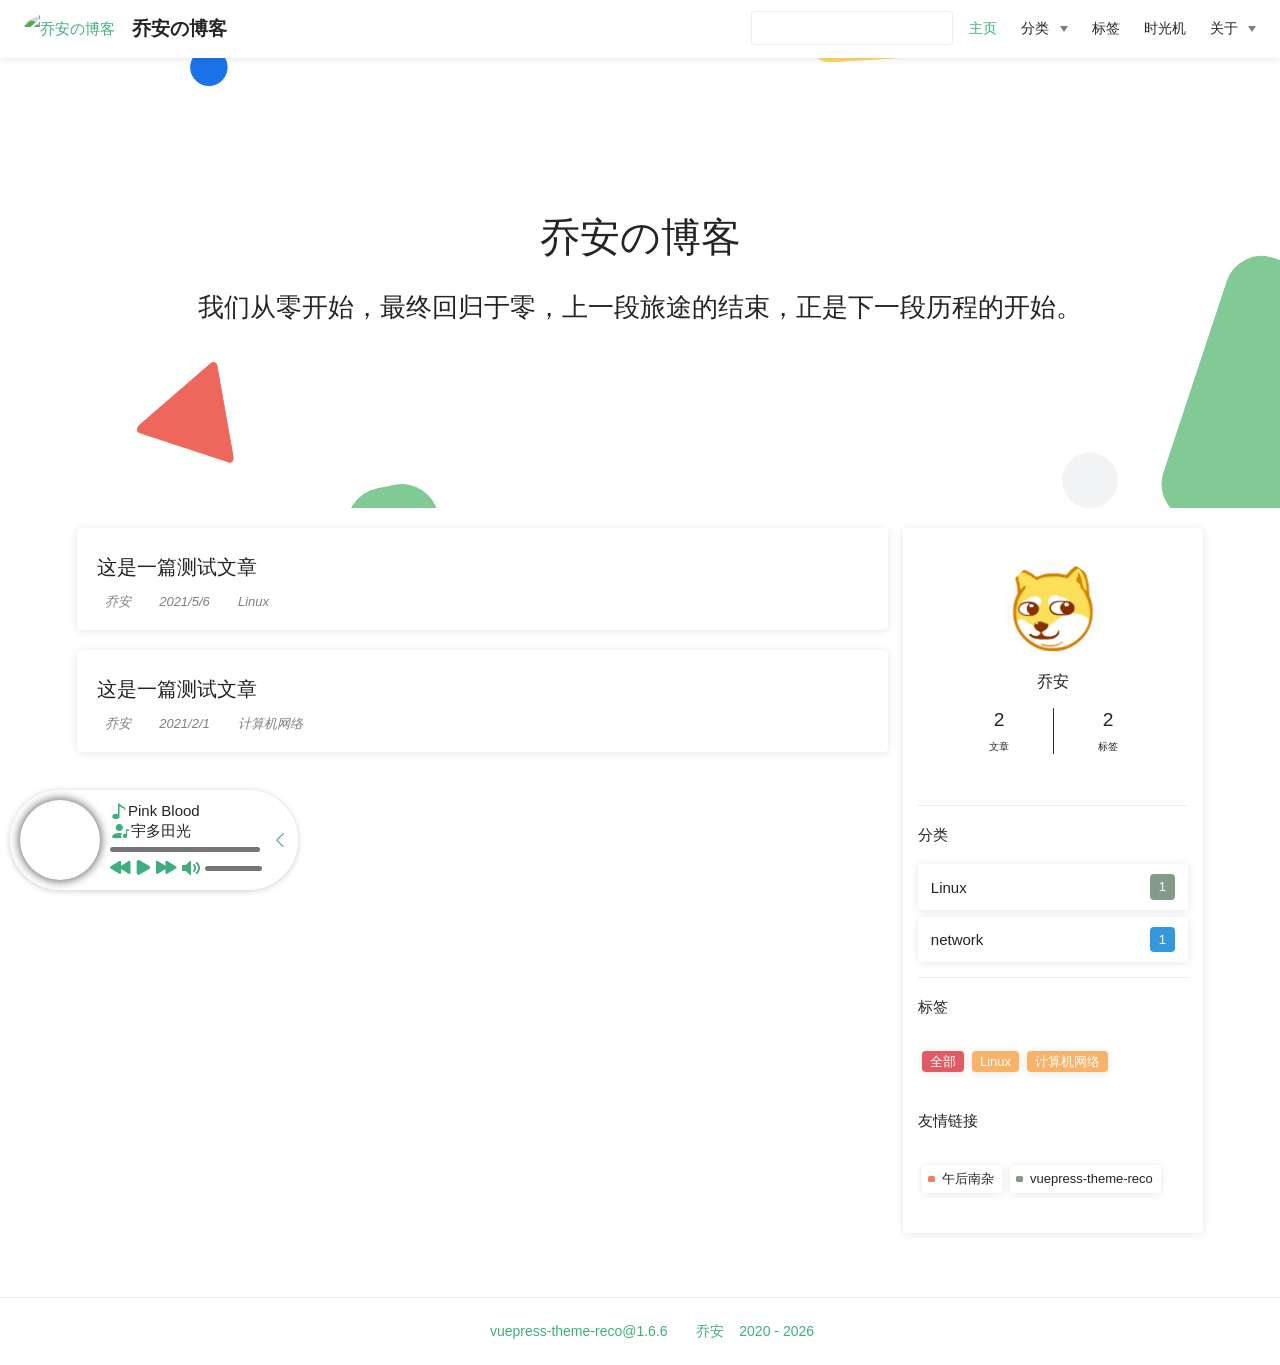
==== index.html @ 3edfe07e "11" ====
<!DOCTYPE html>
<html lang="zh-CN">
  <head>
    <meta charset="utf-8">
    <meta name="viewport" content="width=device-width,initial-scale=1">
    <title>乔安の博客</title>
    <meta name="generator" content="VuePress 1.8.2">
    <link rel="icon" href="/favicon.ico">
    <meta name="description" content="">
    <meta name="viewport" content="width=device-width,initial-scale=1,user-scalable=no">
    
    <link rel="preload" href="/assets/css/0.styles.8305abdb.css" as="style"><link rel="preload" href="/assets/js/app.fc2a3779.js" as="script"><link rel="preload" href="/assets/js/3.90d50d29.js" as="script"><link rel="preload" href="/assets/js/1.3888aa17.js" as="script"><link rel="preload" href="/assets/js/10.50610f42.js" as="script"><link rel="prefetch" href="/assets/js/11.14f6f4a5.js"><link rel="prefetch" href="/assets/js/12.4d6f57b4.js"><link rel="prefetch" href="/assets/js/4.32b3cdbd.js"><link rel="prefetch" href="/assets/js/5.559325e2.js"><link rel="prefetch" href="/assets/js/6.4fe06f74.js"><link rel="prefetch" href="/assets/js/7.3cab664d.js"><link rel="prefetch" href="/assets/js/8.4f566765.js"><link rel="prefetch" href="/assets/js/9.db67a2d8.js">
    <link rel="stylesheet" href="/assets/css/0.styles.8305abdb.css">
  </head>
  <body>
    <div id="app" data-server-rendered="true"><div class="theme-container no-sidebar" data-v-1156296a><div data-v-1156296a><div id="loader-wrapper" class="loading-wrapper" data-v-d48f4d20 data-v-1156296a data-v-1156296a><div class="loader-main" data-v-d48f4d20><div data-v-d48f4d20></div><div data-v-d48f4d20></div><div data-v-d48f4d20></div><div data-v-d48f4d20></div></div> <h3 class="title" data-v-d48f4d20>乔安の博客</h3> <p class="description" data-v-d48f4d20></p></div> <div class="password-shadow password-wrapper-out" style="display:none;" data-v-4e82dffc data-v-1156296a data-v-1156296a><h3 class="title" data-v-4e82dffc data-v-4e82dffc>乔安の博客</h3> <p class="description" data-v-4e82dffc data-v-4e82dffc></p> <label id="box" class="inputBox" data-v-4e82dffc data-v-4e82dffc><input type="password" value="" data-v-4e82dffc> <span data-v-4e82dffc>Konck! Knock!</span> <button data-v-4e82dffc>OK</button></label> <div class="footer" data-v-4e82dffc data-v-4e82dffc><span data-v-4e82dffc><i class="iconfont reco-theme" data-v-4e82dffc></i> <a target="blank" href="https://vuepress-theme-reco.recoluan.com" data-v-4e82dffc>vuePress-theme-reco</a></span> <span data-v-4e82dffc><i class="iconfont reco-copyright" data-v-4e82dffc></i> <a data-v-4e82dffc><span data-v-4e82dffc>乔安</span>
            
          <span data-v-4e82dffc>2020 - </span>
          2021
        </a></span></div></div> <div class="hide" data-v-1156296a><header class="navbar" data-v-1156296a><div class="sidebar-button"><svg xmlns="http://www.w3.org/2000/svg" aria-hidden="true" role="img" viewBox="0 0 448 512" class="icon"><path fill="currentColor" d="M436 124H12c-6.627 0-12-5.373-12-12V80c0-6.627 5.373-12 12-12h424c6.627 0 12 5.373 12 12v32c0 6.627-5.373 12-12 12zm0 160H12c-6.627 0-12-5.373-12-12v-32c0-6.627 5.373-12 12-12h424c6.627 0 12 5.373 12 12v32c0 6.627-5.373 12-12 12zm0 160H12c-6.627 0-12-5.373-12-12v-32c0-6.627 5.373-12 12-12h424c6.627 0 12 5.373 12 12v32c0 6.627-5.373 12-12 12z"></path></svg></div> <a href="/" aria-current="page" class="home-link router-link-exact-active router-link-active"><img src="/logo.png" alt="乔安の博客" class="logo"> <span class="site-name">乔安の博客</span></a> <div class="links"><div class="color-picker"><a class="color-button"><i class="iconfont reco-color"></i></a> <div class="color-picker-menu" style="display:none;"><div class="mode-options"><h4 class="title">Choose mode</h4> <ul class="color-mode-options"><li class="dark">dark</li><li class="auto active">auto</li><li class="light">light</li></ul></div></div></div> <div class="search-box"><i class="iconfont reco-search"></i> <input aria-label="Search" autocomplete="off" spellcheck="false" value=""> <!----></div> <nav class="nav-links can-hide"><div class="nav-item"><a href="/" aria-current="page" class="nav-link router-link-exact-active router-link-active"><i class="iconfont reco-home"></i>
  主页
</a></div><div class="nav-item"><div class="dropdown-wrapper"><a class="dropdown-title"><span class="title"><i class="iconfont reco-category"></i>
      分类
    </span> <span class="arrow right"></span></a> <ul class="nav-dropdown" style="display:none;"><li class="dropdown-item"><!----> <a href="/categories/Linux/" class="nav-link"><i class="undefined"></i>
  Linux
</a></li><li class="dropdown-item"><!----> <a href="/categories/network/" class="nav-link"><i class="undefined"></i>
  network
</a></li></ul></div></div><div class="nav-item"><a href="/tag/" class="nav-link"><i class="iconfont reco-tag"></i>
  标签
</a></div><div class="nav-item"><a href="/timeline/" class="nav-link"><i class="iconfont reco-date"></i>
  时光机
</a></div><div class="nav-item"><div class="dropdown-wrapper"><a class="dropdown-title"><span class="title"><i class="iconfont reco-message"></i>
      关于
    </span> <span class="arrow right"></span></a> <ul class="nav-dropdown" style="display:none;"><li class="dropdown-item"><!----> <a href="https://github.com/pbloods" target="_blank" rel="noopener noreferrer" class="nav-link external"><i class="iconfont reco-github"></i>
  GitHub
  <span><svg xmlns="http://www.w3.org/2000/svg" aria-hidden="true" focusable="false" x="0px" y="0px" viewBox="0 0 100 100" width="15" height="15" class="icon outbound"><path fill="currentColor" d="M18.8,85.1h56l0,0c2.2,0,4-1.8,4-4v-32h-8v28h-48v-48h28v-8h-32l0,0c-2.2,0-4,1.8-4,4v56C14.8,83.3,16.6,85.1,18.8,85.1z"></path> <polygon fill="currentColor" points="45.7,48.7 51.3,54.3 77.2,28.5 77.2,37.2 85.2,37.2 85.2,14.9 62.8,14.9 62.8,22.9 71.5,22.9"></polygon></svg> <span class="sr-only">(opens new window)</span></span></a></li></ul></div></div> <!----></nav></div></header> <div class="sidebar-mask" data-v-1156296a></div> <aside class="sidebar" data-v-1156296a><div class="personal-info-wrapper" data-v-828910c6 data-v-1156296a><img src="/avatar.png" alt="author-avatar" class="personal-img" data-v-828910c6> <h3 class="name" data-v-828910c6>
    乔安
  </h3> <div class="num" data-v-828910c6><div data-v-828910c6><h3 data-v-828910c6>2</h3> <h6 data-v-828910c6>文章</h6></div> <div data-v-828910c6><h3 data-v-828910c6>2</h3> <h6 data-v-828910c6>标签</h6></div></div> <ul class="social-links" data-v-828910c6></ul> <hr data-v-828910c6></div> <nav class="nav-links"><div class="nav-item"><a href="/" aria-current="page" class="nav-link router-link-exact-active router-link-active"><i class="iconfont reco-home"></i>
  主页
</a></div><div class="nav-item"><div class="dropdown-wrapper"><a class="dropdown-title"><span class="title"><i class="iconfont reco-category"></i>
      分类
    </span> <span class="arrow right"></span></a> <ul class="nav-dropdown" style="display:none;"><li class="dropdown-item"><!----> <a href="/categories/Linux/" class="nav-link"><i class="undefined"></i>
  Linux
</a></li><li class="dropdown-item"><!----> <a href="/categories/network/" class="nav-link"><i class="undefined"></i>
  network
</a></li></ul></div></div><div class="nav-item"><a href="/tag/" class="nav-link"><i class="iconfont reco-tag"></i>
  标签
</a></div><div class="nav-item"><a href="/timeline/" class="nav-link"><i class="iconfont reco-date"></i>
  时光机
</a></div><div class="nav-item"><div class="dropdown-wrapper"><a class="dropdown-title"><span class="title"><i class="iconfont reco-message"></i>
      关于
    </span> <span class="arrow right"></span></a> <ul class="nav-dropdown" style="display:none;"><li class="dropdown-item"><!----> <a href="https://github.com/pbloods" target="_blank" rel="noopener noreferrer" class="nav-link external"><i class="iconfont reco-github"></i>
  GitHub
  <span><svg xmlns="http://www.w3.org/2000/svg" aria-hidden="true" focusable="false" x="0px" y="0px" viewBox="0 0 100 100" width="15" height="15" class="icon outbound"><path fill="currentColor" d="M18.8,85.1h56l0,0c2.2,0,4-1.8,4-4v-32h-8v28h-48v-48h28v-8h-32l0,0c-2.2,0-4,1.8-4,4v56C14.8,83.3,16.6,85.1,18.8,85.1z"></path> <polygon fill="currentColor" points="45.7,48.7 51.3,54.3 77.2,28.5 77.2,37.2 85.2,37.2 85.2,14.9 62.8,14.9 62.8,22.9 71.5,22.9"></polygon></svg> <span class="sr-only">(opens new window)</span></span></a></li></ul></div></div> <!----></nav> <!----> </aside> <div class="password-shadow password-wrapper-in" style="display:none;" data-v-4e82dffc data-v-1156296a><h3 class="title" data-v-4e82dffc data-v-4e82dffc></h3> <!----> <label id="box" class="inputBox" data-v-4e82dffc data-v-4e82dffc><input type="password" value="" data-v-4e82dffc> <span data-v-4e82dffc>Konck! Knock!</span> <button data-v-4e82dffc>OK</button></label> <div class="footer" data-v-4e82dffc data-v-4e82dffc><span data-v-4e82dffc><i class="iconfont reco-theme" data-v-4e82dffc></i> <a target="blank" href="https://vuepress-theme-reco.recoluan.com" data-v-4e82dffc>vuePress-theme-reco</a></span> <span data-v-4e82dffc><i class="iconfont reco-copyright" data-v-4e82dffc></i> <a data-v-4e82dffc><span data-v-4e82dffc>乔安</span>
            
          <span data-v-4e82dffc>2020 - </span>
          2021
        </a></span></div></div> <div data-v-1156296a><div class="home-blog"><div class="hero" style="text-align:center;overflow:hidden;background:url(/assets/img/bg.2cfdbb33.svg) center/cover no-repeat;height:450px;"><div><!----> <h1>
          乔安の博客
        </h1> <p class="description">
          我们从零开始，最终回归于零，上一段旅途的结束，正是下一段历程的开始。
        </p></div></div> <div class="home-blog-wrapper"><div class="blog-list"><div class="abstract-wrapper" data-v-5a259143><div class="abstract-item" data-v-ff2c8be0 data-v-5a259143><!----> <div class="title" data-v-ff2c8be0><!----> <a href="/blogs/Linux/20210506.html" data-v-ff2c8be0>这是一篇测试文章</a></div> <div class="abstract" data-v-ff2c8be0></div> <div data-v-1ff7123e data-v-ff2c8be0><i class="iconfont reco-account" data-v-1ff7123e><span data-v-1ff7123e>乔安</span></i> <i class="iconfont reco-date" data-v-1ff7123e><span data-v-1ff7123e>2021/5/6</span></i> <!----> <i class="tags iconfont reco-tag" data-v-1ff7123e><span class="tag-item" data-v-1ff7123e>Linux</span></i></div></div><div class="abstract-item" data-v-ff2c8be0 data-v-5a259143><!----> <div class="title" data-v-ff2c8be0><!----> <a href="/blogs/network/20210201.html" data-v-ff2c8be0>这是一篇测试文章</a></div> <div class="abstract" data-v-ff2c8be0></div> <div data-v-1ff7123e data-v-ff2c8be0><i class="iconfont reco-account" data-v-1ff7123e><span data-v-1ff7123e>乔安</span></i> <i class="iconfont reco-date" data-v-1ff7123e><span data-v-1ff7123e>2021/2/1</span></i> <!----> <i class="tags iconfont reco-tag" data-v-1ff7123e><span class="tag-item" data-v-1ff7123e>计算机网络</span></i></div></div> <div class="pagation pagation" style="display:none;" data-v-094d08e4 data-v-5a259143><div class="pagation-list" data-v-094d08e4><span unselectable="on" class="jump" style="display:none;" data-v-094d08e4>上一页</span> <span class="jump" style="display:none;" data-v-094d08e4>1</span> <span class="ellipsis" style="display:none;" data-v-094d08e4>...</span> <span class="jump bgprimary" data-v-094d08e4>1</span> <span class="ellipsis" style="display:none;" data-v-094d08e4>...</span> <span class="jump" style="display:none;" data-v-094d08e4>1</span> <span class="jump" style="display:none;" data-v-094d08e4>下一页</span> <span class="jumppoint" data-v-094d08e4>跳转至</span> <span class="jumpinp" data-v-094d08e4><input type="text" value="" data-v-094d08e4></span> <span class="jump gobtn" data-v-094d08e4>前往</span></div></div></div></div> <div class="info-wrapper"><div class="personal-info-wrapper" data-v-828910c6><img src="/avatar.png" alt="author-avatar" class="personal-img" data-v-828910c6> <h3 class="name" data-v-828910c6>
    乔安
  </h3> <div class="num" data-v-828910c6><div data-v-828910c6><h3 data-v-828910c6>2</h3> <h6 data-v-828910c6>文章</h6></div> <div data-v-828910c6><h3 data-v-828910c6>2</h3> <h6 data-v-828910c6>标签</h6></div></div> <ul class="social-links" data-v-828910c6></ul> <hr data-v-828910c6></div> <h4><i class="iconfont reco-category"></i> 分类</h4> <ul class="category-wrapper"><li class="category-item"><a href="/categories/Linux/"><span class="category-name">Linux</span> <span class="post-num" style="background-color:#f8b26a;">1</span></a></li><li class="category-item"><a href="/categories/network/"><span class="category-name">network</span> <span class="post-num" style="background-color:#3498db;">1</span></a></li></ul> <hr> <h4><i class="iconfont reco-tag"></i> 标签</h4> <div class="tags" data-v-125939b4><span style="background-color:#f8b26a;display:;" data-v-125939b4>全部</span><span style="background-color:#f47e60;display:;" data-v-125939b4>Linux</span><span style="background-color:#f8b26a;display:;" data-v-125939b4>计算机网络</span></div> <h4><i class="iconfont reco-friend"></i> 友情链接</h4> <div class="friend-link-wrapper" data-v-7e691180><div target="_blank" class="friend-link-item" data-v-7e691180><span class="list-style" style="background-color:#67cc86;" data-v-7e691180></span>
    午后南杂
    <div class="popup-window-wrapper" data-v-7e691180 data-v-7e691180><div class="popup-window" style="left:0;top:0;" data-v-7e691180><div class="logo" data-v-7e691180><img src="//1.gravatar.com/avatar/96c4520adcd6c7233dd9886bef10d862?s=50&amp;amp;d=mm&amp;amp;r=x" data-v-7e691180></div> <div class="info" data-v-7e691180><div class="title" data-v-7e691180><h4 data-v-7e691180>午后南杂</h4> <a href="https://www.recoluan.com" target="_blank" class="btn-go" style="background-color:#67cc86;" data-v-7e691180>GO</a></div> <p data-v-7e691180>Enjoy when you can, and endure when you must.</p></div></div></div></div><div target="_blank" class="friend-link-item" data-v-7e691180><span class="list-style" style="background-color:#f26d6d;" data-v-7e691180></span>
    vuepress-theme-reco
    <div class="popup-window-wrapper" data-v-7e691180 data-v-7e691180><div class="popup-window" style="left:0;top:0;" data-v-7e691180><div class="logo" data-v-7e691180><img src="//1.gravatar.com/avatar/d41d8cd98f00b204e9800998ecf8427e?s=50&amp;amp;d=mm&amp;amp;r=x" data-v-7e691180></div> <div class="info" data-v-7e691180><div class="title" data-v-7e691180><h4 data-v-7e691180>vuepress-theme-reco</h4> <a href="https://vuepress-theme-reco.recoluan.com" target="_blank" class="btn-go" style="background-color:#f26d6d;" data-v-7e691180>GO</a></div> <p data-v-7e691180>A simple and beautiful vuepress Blog &amp; Doc theme.</p></div></div></div></div></div></div></div> <div custom="" class="home-center content__default"></div></div> <div class="footer-wrapper footer" data-v-0a3fd326><span data-v-0a3fd326><i class="iconfont reco-theme" data-v-0a3fd326></i> <a target="blank" href="https://vuepress-theme-reco.recoluan.com" data-v-0a3fd326>vuepress-theme-reco@1.6.6</a></span> <!----> <span data-v-0a3fd326><i class="iconfont reco-copyright" data-v-0a3fd326></i> <a data-v-0a3fd326><span data-v-0a3fd326>乔安</span>
        
      <span data-v-0a3fd326>2020 - </span>
      2021
    </a></span> <span style="display:none;" data-v-0a3fd326><i class="iconfont reco-eye" data-v-0a3fd326></i> <span id="/" data-flag-title="Your Article Title" class="leancloud-visitors" data-v-0a3fd326><a class="leancloud-visitors-count"></a></span></span> <!----> <div class="comments-wrapper" style="display:none;" data-v-0a3fd326><!----></div></div></div></div></div></div><div class="global-ui"><div class="back-to-ceiling" style="right:1rem;bottom:6rem;width:2.5rem;height:2.5rem;border-radius:.25rem;line-height:2.5rem;display:none;" data-v-c6073ba8 data-v-c6073ba8><svg t="1574745035067" viewBox="0 0 1024 1024" version="1.1" xmlns="http://www.w3.org/2000/svg" p-id="5404" class="icon" data-v-c6073ba8><path d="M526.60727968 10.90185116a27.675 27.675 0 0 0-29.21455937 0c-131.36607665 82.28402758-218.69155461 228.01873535-218.69155402 394.07834331a462.20625001 462.20625001 0 0 0 5.36959153 69.94390903c1.00431239 6.55289093-0.34802892 13.13561351-3.76865779 18.80351572-32.63518765 54.11355614-51.75690182 118.55860487-51.7569018 187.94566865a371.06718723 371.06718723 0 0 0 11.50484808 91.98906777c6.53300375 25.50556257 41.68394495 28.14064038 52.69160883 4.22606766 17.37162448-37.73630017 42.14135425-72.50938081 72.80769204-103.21549295 2.18761121 3.04276886 4.15646224 6.24463696 6.40373557 9.22774369a1871.4375 1871.4375 0 0 0 140.04691725 5.34970492 1866.36093723 1866.36093723 0 0 0 140.04691723-5.34970492c2.24727335-2.98310674 4.21612437-6.18497483 6.3937923-9.2178004 30.66633723 30.70611158 55.4360664 65.4791928 72.80769147 103.21549355 11.00766384 23.91457269 46.15860503 21.27949489 52.69160879-4.22606768a371.15156223 371.15156223 0 0 0 11.514792-91.99901164c0-69.36717486-19.13165746-133.82216804-51.75690182-187.92578088-3.42062944-5.66790279-4.76302748-12.26056868-3.76865837-18.80351632a462.20625001 462.20625001 0 0 0 5.36959269-69.943909c-0.00994388-166.08943902-87.32547796-311.81420293-218.6915546-394.09823051zM605.93803103 357.87693858a93.93749974 93.93749974 0 1 1-187.89594924 6.1e-7 93.93749974 93.93749974 0 0 1 187.89594924-6.1e-7z" p-id="5405" data-v-c6073ba8></path><path d="M429.50777625 765.63860547C429.50777625 803.39355007 466.44236686 1000.39046097 512.00932183 1000.39046097c45.56695499 0 82.4922232-197.00623328 82.5015456-234.7518555 0-37.75494459-36.9345906-68.35043303-82.4922232-68.34111062-45.57627738-0.00932239-82.52019037 30.59548842-82.51086798 68.34111062z" p-id="5406" data-v-c6073ba8></path></svg></div><div class="reco-bgm-panel" data-v-b1d3339e><audio id="bgm" src="https://lxtcc.gitee.io/cdn/mp3/pinkblood.mp3" data-v-b1d3339e></audio> <div class="reco-float-box" style="bottom:200px;z-index:999999;display:none;" data-v-b1d3339e data-v-41bcba48 data-v-b1d3339e><img src="https://y.qq.com/music/photo_new/T002R300x300M000001TEeX71dS8Ub_1.jpg" data-v-b1d3339e></div> <div class="reco-bgm-box" style="left:10px;bottom:10px;z-index:999999;" data-v-b1d3339e data-v-41bcba48 data-v-b1d3339e><div class="reco-bgm-cover" style="background-image:url(https://y.qq.com/music/photo_new/T002R300x300M000001TEeX71dS8Ub_1.jpg);" data-v-b1d3339e><div class="mini-operation" style="display:none;" data-v-b1d3339e><i class="reco-bgm reco-bgm-pause" style="display:none;" data-v-b1d3339e></i> <i class="reco-bgm reco-bgm-play" style="display:none;" data-v-b1d3339e></i></div> <div class="falut-message" style="display:none;" data-v-b1d3339e>
          播放失败
        </div></div> <div class="reco-bgm-info" data-v-b1d3339e data-v-41bcba48 data-v-b1d3339e><div class="info-box" data-v-b1d3339e><i class="reco-bgm reco-bgm-music music" data-v-b1d3339e></i>Pink Blood</div> <div class="info-box" data-v-b1d3339e><i class="reco-bgm reco-bgm-artist" data-v-b1d3339e></i>宇多田光</div> <div class="reco-bgm-progress" data-v-b1d3339e><div class="progress-bar" data-v-b1d3339e><div class="bar" data-v-b1d3339e></div></div></div> <div class="reco-bgm-operation" data-v-b1d3339e><i class="reco-bgm reco-bgm-last last" data-v-b1d3339e></i> <i class="reco-bgm reco-bgm-pause pause" style="display:none;" data-v-b1d3339e></i> <i class="reco-bgm reco-bgm-play play" data-v-b1d3339e></i> <i class="reco-bgm reco-bgm-next next" data-v-b1d3339e></i> <i class="reco-bgm reco-bgm-volume1 volume" data-v-b1d3339e></i> <i class="reco-bgm reco-bgm-mute mute" style="display:none;" data-v-b1d3339e></i> <div class="volume-bar" data-v-b1d3339e><div class="bar" data-v-b1d3339e></div></div></div></div> <div class="reco-bgm-left-box" data-v-b1d3339e data-v-41bcba48 data-v-b1d3339e><i class="reco-bgm reco-bgm-left" data-v-b1d3339e></i></div></div></div><div id="live2d-widget" class="live2d-widget-container" style="position:fixed;right:65px;bottom:0px;width:135px;height:300px;z-index:99999;opacity:0.8;pointer-events:none;"><canvas id="live2d_canvas" width="135" height="300" class="live2d_canvas" style="position:absolute;left:0px;top:0px;width:135px;height:300px;"></canvas></div></div></div>
    <script src="/assets/js/app.fc2a3779.js" defer></script><script src="/assets/js/3.90d50d29.js" defer></script><script src="/assets/js/1.3888aa17.js" defer></script><script src="/assets/js/10.50610f42.js" defer></script>
  </body>
</html>
---- assets/css/0.styles.8305abdb.css ----
.medium-zoom-overlay{z-index:100}.medium-zoom-overlay~img{z-index:101}div[class][class*=language-]:before{right:70px}.v-copy-code-btn[data-v-a4cb51ca]{cursor:pointer;color:hsla(0,0%,54.9%,.8);transition:color .1s;position:absolute;z-index:3;top:.8em;right:15px;font-size:.75rem}.v-copy-code-btn[data-v-a4cb51ca]:hover{color:#8c8c8c}.back-to-ceiling[data-v-c6073ba8]{background-color:#fff;background-color:var(--background-color);box-shadow:0 1px 6px 0 rgba(0,0,0,.2);box-shadow:var(--box-shadow);position:fixed;display:inline-block;text-align:center;cursor:pointer}.back-to-ceiling[data-v-c6073ba8]::hover{background:#d5dbe7}.back-to-ceiling .icon[data-v-c6073ba8]{position:absolute;top:0;bottom:0;left:0;right:0;margin:auto;width:26px;height:26px;fill:#3eaf7c}.fade-enter-active[data-v-c6073ba8],.fade-leave-active[data-v-c6073ba8]{transition:all .5s}.fade-enter[data-v-c6073ba8],.fade-leave-to[data-v-c6073ba8]{opacity:0;transform:translateY(120px)}#loader-wrapper[data-v-d48f4d20]{height:100vh;width:100vw;background:#fff;background:var(--background-color)}#loader-wrapper .loader-main[data-v-d48f4d20]{position:fixed;width:120px;height:50px;top:45%;left:50%;z-index:555;transform:translate(-50%)}#loader-wrapper .loader-main div[data-v-d48f4d20]:nth-child(2){-webkit-animation:pacman-balls-data-v-d48f4d20 1s linear 0s infinite;animation:pacman-balls-data-v-d48f4d20 1s linear 0s infinite}#loader-wrapper .loader-main div[data-v-d48f4d20]:nth-child(3){-webkit-animation:pacman-balls-data-v-d48f4d20 1s linear .33s infinite;animation:pacman-balls-data-v-d48f4d20 1s linear .33s infinite}#loader-wrapper .loader-main div[data-v-d48f4d20]:nth-child(4){-webkit-animation:pacman-balls-data-v-d48f4d20 1s linear .66s infinite;animation:pacman-balls-data-v-d48f4d20 1s linear .66s infinite}#loader-wrapper .loader-main div[data-v-d48f4d20]:nth-child(5){-webkit-animation:pacman-balls-data-v-d48f4d20 1s linear .99s infinite;animation:pacman-balls-data-v-d48f4d20 1s linear .99s infinite}#loader-wrapper .loader-main div[data-v-d48f4d20]:first-of-type{width:0;height:0;border:25px solid #3eaf7c;border-right-color:transparent;border-radius:25px;-webkit-animation:rotate_pacman_half_up-data-v-d48f4d20 .5s 0s infinite;animation:rotate_pacman_half_up-data-v-d48f4d20 .5s 0s infinite}#loader-wrapper .loader-main div[data-v-d48f4d20]:nth-child(2){width:0;height:0;border:25px solid #3eaf7c;border-right-color:transparent;border-radius:25px;-webkit-animation:rotate_pacman_half_down-data-v-d48f4d20 .5s 0s infinite;animation:rotate_pacman_half_down-data-v-d48f4d20 .5s 0s infinite;margin-top:-50px}#loader-wrapper .loader-main div[data-v-d48f4d20]:nth-child(3),#loader-wrapper .loader-main div[data-v-d48f4d20]:nth-child(4),#loader-wrapper .loader-main div[data-v-d48f4d20]:nth-child(5),#loader-wrapper .loader-main div[data-v-d48f4d20]:nth-child(6){background-color:#3eaf7c;width:15px;height:15px;border-radius:100%;margin:2px;width:10px;height:10px;position:absolute;transform:translateY(-6.25px);top:25px;left:100px}#loader-wrapper .title[data-v-d48f4d20]{margin:8rem auto 2rem;font-size:30px}#loader-wrapper .description[data-v-d48f4d20],#loader-wrapper .title[data-v-d48f4d20]{text-align:center;color:#242424;color:var(--text-color);box-sizing:border-box;padding:0 10px;text-shadow:0 2px 10px rgba(0,0,0,.2)}#loader-wrapper .description[data-v-d48f4d20]{margin:auto;font-size:22px}@-webkit-keyframes pacman-balls-data-v-d48f4d20{75%{opacity:.7}to{transform:translate(-100px,-6.25px)}}@keyframes pacman-balls-data-v-d48f4d20{75%{opacity:.7}to{transform:translate(-100px,-6.25px)}}@-webkit-keyframes rotate_pacman_half_up-data-v-d48f4d20{0%{transform:rotate(270deg)}50%{transform:rotate(1turn)}to{transform:rotate(270deg)}}@keyframes rotate_pacman_half_up-data-v-d48f4d20{0%{transform:rotate(270deg)}50%{transform:rotate(1turn)}to{transform:rotate(270deg)}}@-webkit-keyframes rotate_pacman_half_down-data-v-d48f4d20{0%{transform:rotate(90deg)}50%{transform:rotate(0deg)}to{transform:rotate(90deg)}}@keyframes rotate_pacman_half_down-data-v-d48f4d20{0%{transform:rotate(90deg)}50%{transform:rotate(0deg)}to{transform:rotate(90deg)}}.pagation[data-v-094d08e4]{font-weight:700;text-align:center;color:#888;color:var(--text-color);margin:20px auto 0;background:#f2f2f2;background:var(--background-color)}.pagation .pagation-list[data-v-094d08e4]{font-size:0;line-height:50px;-webkit-touch-callout:none;-webkit-user-select:none;-moz-user-select:none;-ms-user-select:none;user-select:none}.pagation .pagation-list span[data-v-094d08e4]{font-size:14px}.pagation .pagation-list span.jump[data-v-094d08e4],.pagation .pagation-list span.jumpinp input[data-v-094d08e4]{box-shadow:var(--box-shadow);border:1px solid var(--border-color)!important;border:1px solid #ccc}.pagation .pagation-list span.jump[data-v-094d08e4]{padding:5px 8px;border-radius:4px;cursor:pointer;margin-left:5px}.pagation .pagation-list span.jumpinp input[data-v-094d08e4]{width:55px;height:26px;background-color:var(--background-color);font-size:13px;border-radius:4px;text-align:center;outline:none}.pagation .pagation-list span.bgprimary[data-v-094d08e4]{cursor:default;color:#fff;background:#3eaf7c;border-color:#3eaf7c}.pagation .pagation-list span.ellipsis[data-v-094d08e4]{padding:0 8px}.pagation .pagation-list span.jumppoint[data-v-094d08e4]{margin:0 10px 0 30px}.valine-wrapper #valine.v .vbtn{color:#2c3e50;color:var(--text-color);border:1px solid #eaecef;border-color:var(--border-color)}.valine-wrapper #valine.v .vbtn:hover{color:#3eaf7c;border-color:#3eaf7c}.valine-wrapper #valine.v .vwrap{background:rgba(27,31,35,.05);background:var(--code-color);border:1px solid #eaecef;border-color:var(--border-color)}.valine-wrapper #valine.v .vwrap .vheader .vinput{border-bottom:1px dashed var(--border-color)}.valine-wrapper #valine.v .vwrap .vheader .vinput:focus{border-bottom-color:#3eaf7c}.valine-wrapper #valine.v .vwrap .vheader .vinput:-internal-autofill-selected{background-color:var(--code-color)!important}.valine-wrapper #valine.v .vinfo{padding-left:.6rem}.valine-wrapper #valine.v .vcard .vquote{margin-left:0;border-left:none}.valine-wrapper #valine.v .vcard .vimg{width:2.8rem;height:2.8rem;border-radius:.25rem;border:none}.valine-wrapper #valine.v .vcard .vhead .vnick{color:#3eaf7c}.valine-wrapper #valine.v .vcard .vhead .vnick:before{background:#3eaf7c}.valine-wrapper #valine.v .vh{border-bottom:none}.valine-wrapper #valine.v .vh .vhead .vsys{color:#3eaf7c;color:var(--text-color);background:rgba(27,31,35,.05);background:var(--code-color)}.valine-wrapper #valine.v .vh .vmeta{margin-bottom:1rem}.valine-wrapper #valine.v .vh .vmeta .vat{margin-right:.3rem;background:rgba(27,31,35,.05);background:var(--code-color);border-radius:.25rem;padding:0 .4rem;color:var(--text-color);border:1px solid #eaecef;border-color:var(--border-color)}.valine-wrapper #valine.v .vh .vmeta .vat:hover{color:#3eaf7c;border-color:#3eaf7c}.valine-wrapper #valine.v .vh .vcontent{background:rgba(27,31,35,.05);background:var(--code-color);border-radius:.25rem;margin:0 .3rem;padding:.1rem .6rem .05rem}.valine-wrapper #valine.v .vh .vcontent p .at{color:#3eaf7c}.valine-wrapper #valine.v .vh .vcontent.expand:before{z-index:1;background:linear-gradient(180deg,hsla(0,0%,100%,0),#fff);background:linear-gradient(180deg,hsla(0,0%,100%,0),var(--background-color))}.valine-wrapper #valine.v .vh .vcontent.expand:after{color:#3eaf7c;color:var(--text-color);background:#fff;background:var(--background-color)}.valine-wrapper #valine.v .info{padding-right:.6rem}.valine-wrapper #valine.v .vbtn,.valine-wrapper #valine.v code,.valine-wrapper #valine.v pre{background:var(--background-color);color:var(--text-color)}.valine-wrapper #valine.v a{color:#3eaf7c}.valine-wrapper #valine.v a:before{background:#3eaf7c}

/*!
 * vssue - A vue-powered issue-based comment plugin
 *
 * @version v1.4.8
 * @link https://vssue.js.org
 * @license MIT
 * @copyright 2018-2021 meteorlxy
 */.vssue{color:#2c3e50}@media screen and (max-width:576px){.vssue .vssue-new-comment .vssue-new-comment-body{margin-left:60px}}@media screen and (min-width:577px){.vssue .vssue-new-comment .vssue-new-comment-body{margin-left:70px}}@media screen and (max-width:576px){.vssue .vssue-new-comment .vssue-new-comment-footer{text-align:center}.vssue .vssue-new-comment .vssue-new-comment-footer .vssue-new-comment-operations{margin-top:10px}}@media screen and (min-width:577px){.vssue .vssue-new-comment .vssue-new-comment-footer{margin-left:70px;text-align:right}.vssue .vssue-new-comment .vssue-new-comment-footer .vssue-current-user{float:left}}@media screen and (max-width:576px){.vssue .vssue-comments .vssue-comment .vssue-comment-body{margin-left:60px}}@media screen and (min-width:577px){.vssue .vssue-comments .vssue-comment .vssue-comment-body{margin-left:70px}}@media screen and (max-width:576px){.vssue .vssue-pagination{flex-direction:column;justify-content:center;text-align:center}}@media screen and (max-width:576px){.vssue .vssue-pagination .vssue-pagination-page{margin-top:10px}}@media screen and (min-width:577px){.vssue .vssue-pagination .vssue-pagination-page{text-align:right}}.markdown-body .tab-size[data-tab-size="1"]{-o-tab-size:1}.markdown-body .tab-size[data-tab-size="2"]{-o-tab-size:2}.markdown-body .tab-size[data-tab-size="3"]{-o-tab-size:3}.markdown-body .tab-size[data-tab-size="4"]{-o-tab-size:4}.markdown-body .tab-size[data-tab-size="5"]{-o-tab-size:5}.markdown-body .tab-size[data-tab-size="6"]{-o-tab-size:6}.markdown-body .tab-size[data-tab-size="7"]{-o-tab-size:7}.markdown-body .tab-size[data-tab-size="8"]{-o-tab-size:8}.markdown-body .tab-size[data-tab-size="9"]{-o-tab-size:9}.markdown-body .tab-size[data-tab-size="10"]{-o-tab-size:10}.markdown-body .tab-size[data-tab-size="11"]{-o-tab-size:11}.markdown-body .tab-size[data-tab-size="12"]{-o-tab-size:12}@font-face{font-family:octicons-link;src:url([data-uri]) format("woff")}.markdown-body .octicon{display:inline-block;fill:currentColor;vertical-align:text-bottom}.markdown-body .anchor{float:left;line-height:1;margin-left:-20px;padding-right:4px}.markdown-body .anchor:focus{outline:none}.markdown-body h1 .octicon-link,.markdown-body h2 .octicon-link,.markdown-body h3 .octicon-link,.markdown-body h4 .octicon-link,.markdown-body h5 .octicon-link,.markdown-body h6 .octicon-link{color:#1b1f23;vertical-align:middle;visibility:hidden}.markdown-body h1:hover .anchor,.markdown-body h2:hover .anchor,.markdown-body h3:hover .anchor,.markdown-body h4:hover .anchor,.markdown-body h5:hover .anchor,.markdown-body h6:hover .anchor{text-decoration:none}.markdown-body h1:hover .anchor .octicon-link,.markdown-body h2:hover .anchor .octicon-link,.markdown-body h3:hover .anchor .octicon-link,.markdown-body h4:hover .anchor .octicon-link,.markdown-body h5:hover .anchor .octicon-link,.markdown-body h6:hover .anchor .octicon-link{visibility:visible}.markdown-body{-ms-text-size-adjust:100%;-webkit-text-size-adjust:100%;color:#24292e;font-family:-apple-system,BlinkMacSystemFont,Segoe UI,Helvetica,Arial,sans-serif,Apple Color Emoji,Segoe UI Emoji,Segoe UI Symbol;font-size:16px;line-height:1.5;word-wrap:break-word}.markdown-body .pl-c{color:#6a737d}.markdown-body .pl-c1,.markdown-body .pl-s .pl-v{color:#005cc5}.markdown-body .pl-e,.markdown-body .pl-en{color:#6f42c1}.markdown-body .pl-s .pl-s1,.markdown-body .pl-smi{color:#24292e}.markdown-body .pl-ent{color:#22863a}.markdown-body .pl-k{color:#d73a49}.markdown-body .pl-pds,.markdown-body .pl-s,.markdown-body .pl-s .pl-pse .pl-s1,.markdown-body .pl-sr,.markdown-body .pl-sr .pl-cce,.markdown-body .pl-sr .pl-sra,.markdown-body .pl-sr .pl-sre{color:#032f62}.markdown-body .pl-smw,.markdown-body .pl-v{color:#e36209}.markdown-body .pl-bu{color:#b31d28}.markdown-body .pl-ii{background-color:#b31d28;color:#fafbfc}.markdown-body .pl-c2{background-color:#d73a49;color:#fafbfc}.markdown-body .pl-c2:before{content:"^M"}.markdown-body .pl-sr .pl-cce{color:#22863a;font-weight:700}.markdown-body .pl-ml{color:#735c0f}.markdown-body .pl-mh,.markdown-body .pl-mh .pl-en,.markdown-body .pl-ms{color:#005cc5;font-weight:700}.markdown-body .pl-mi{color:#24292e;font-style:italic}.markdown-body .pl-mb{color:#24292e;font-weight:700}.markdown-body .pl-md{background-color:#ffeef0;color:#b31d28}.markdown-body .pl-mi1{background-color:#f0fff4;color:#22863a}.markdown-body .pl-mc{background-color:#ffebda;color:#e36209}.markdown-body .pl-mi2{background-color:#005cc5;color:#f6f8fa}.markdown-body .pl-mdr{color:#6f42c1;font-weight:700}.markdown-body .pl-ba{color:#586069}.markdown-body .pl-sg{color:#959da5}.markdown-body .pl-corl{color:#032f62;text-decoration:underline}.markdown-body details{display:block}.markdown-body summary{display:list-item}.markdown-body a{background-color:transparent}.markdown-body a:active,.markdown-body a:hover{outline-width:0}.markdown-body strong{font-weight:inherit;font-weight:bolder}.markdown-body h1{margin:.67em 0}.markdown-body img{border-style:none}.markdown-body code,.markdown-body kbd,.markdown-body pre{font-family:monospace,monospace;font-size:1em}.markdown-body hr{box-sizing:content-box;overflow:visible}.markdown-body input{font:inherit;margin:0;overflow:visible}.markdown-body [type=checkbox]{box-sizing:border-box;padding:0}.markdown-body *{box-sizing:border-box}.markdown-body input{font-family:inherit;font-size:inherit;line-height:inherit}.markdown-body a{color:#0366d6;text-decoration:none}.markdown-body a:hover{text-decoration:underline}.markdown-body strong{font-weight:600}.markdown-body hr{background:transparent;border-bottom:1px solid #dfe2e5;height:0;margin:15px 0;overflow:hidden}.markdown-body hr:after,.markdown-body hr:before{content:"";display:table}.markdown-body hr:after{clear:both}.markdown-body table{border-collapse:collapse;border-spacing:0}.markdown-body td,.markdown-body th{padding:0}.markdown-body details summary{cursor:pointer}.markdown-body h1,.markdown-body h2,.markdown-body h3,.markdown-body h4,.markdown-body h5,.markdown-body h6{margin-bottom:0;margin-top:0}.markdown-body h1{font-size:32px}.markdown-body h1,.markdown-body h2{font-weight:600}.markdown-body h2{font-size:24px}.markdown-body h3{font-size:20px}.markdown-body h3,.markdown-body h4{font-weight:600}.markdown-body h4{font-size:16px}.markdown-body h5{font-size:14px}.markdown-body h5,.markdown-body h6{font-weight:600}.markdown-body h6{font-size:12px}.markdown-body p{margin-bottom:10px;margin-top:0}.markdown-body blockquote{margin:0}.markdown-body ol,.markdown-body ul{margin-bottom:0;margin-top:0;padding-left:0}.markdown-body ol ol,.markdown-body ul ol{list-style-type:lower-roman}.markdown-body ol ol ol,.markdown-body ol ul ol,.markdown-body ul ol ol,.markdown-body ul ul ol{list-style-type:lower-alpha}.markdown-body dd{margin-left:0}.markdown-body code,.markdown-body pre{font-family:SFMono-Regular,Consolas,Liberation Mono,Menlo,Courier,monospace;font-size:12px}.markdown-body pre{margin-bottom:0;margin-top:0}.markdown-body input::-webkit-inner-spin-button,.markdown-body input::-webkit-outer-spin-button{-webkit-appearance:none;appearance:none;margin:0}.markdown-body .border{border:1px solid #e1e4e8!important}.markdown-body .border-0{border:0!important}.markdown-body .border-bottom{border-bottom:1px solid #e1e4e8!important}.markdown-body .rounded-1{border-radius:3px!important}.markdown-body .bg-white{background-color:#fff!important}.markdown-body .bg-gray-light{background-color:#fafbfc!important}.markdown-body .text-gray-light{color:#6a737d!important}.markdown-body .mb-0{margin-bottom:0!important}.markdown-body .my-2{margin-bottom:8px!important;margin-top:8px!important}.markdown-body .py-0{padding-bottom:0!important;padding-top:0!important}.markdown-body .py-2{padding-bottom:8px!important;padding-top:8px!important}.markdown-body .pl-3,.markdown-body .px-3{padding-left:16px!important}.markdown-body .px-3{padding-right:16px!important}.markdown-body .f6{font-size:12px!important}.markdown-body .lh-condensed{line-height:1.25!important}.markdown-body .text-bold{font-weight:600!important}.markdown-body:after,.markdown-body:before{content:"";display:table}.markdown-body:after{clear:both}.markdown-body>:first-child{margin-top:0!important}.markdown-body>:last-child{margin-bottom:0!important}.markdown-body a:not([href]){color:inherit;text-decoration:none}.markdown-body blockquote,.markdown-body dl,.markdown-body ol,.markdown-body p,.markdown-body pre,.markdown-body table,.markdown-body ul{margin-bottom:16px;margin-top:0}.markdown-body hr{background-color:#e1e4e8;border:0;height:.25em;margin:24px 0;padding:0}.markdown-body blockquote{border-left:.25em solid #dfe2e5;color:#6a737d;padding:0 1em}.markdown-body blockquote>:first-child{margin-top:0}.markdown-body blockquote>:last-child{margin-bottom:0}.markdown-body kbd{border:1px solid #c6cbd1;border-bottom-color:#959da5;box-shadow:inset 0 -1px 0 #959da5;font-size:11px}.markdown-body h1,.markdown-body h2,.markdown-body h3,.markdown-body h4,.markdown-body h5,.markdown-body h6{font-weight:600;line-height:1.25;margin-bottom:16px;margin-top:24px}.markdown-body h1{font-size:2em}.markdown-body h1,.markdown-body h2{border-bottom:1px solid #eaecef;padding-bottom:.3em}.markdown-body h2{font-size:1.5em}.markdown-body h3{font-size:1.25em}.markdown-body h4{font-size:1em}.markdown-body h5{font-size:.875em}.markdown-body h6{color:#6a737d;font-size:.85em}.markdown-body ol,.markdown-body ul{padding-left:2em}.markdown-body ol ol,.markdown-body ol ul,.markdown-body ul ol,.markdown-body ul ul{margin-bottom:0;margin-top:0}.markdown-body li{word-wrap:break-all}.markdown-body li>p{margin-top:16px}.markdown-body li+li{margin-top:.25em}.markdown-body dl{padding:0}.markdown-body dl dt{font-size:1em;font-style:italic;font-weight:600;margin-top:16px;padding:0}.markdown-body dl dd{margin-bottom:16px;padding:0 16px}.markdown-body table{display:block;overflow:auto;width:100%}.markdown-body table th{font-weight:600}.markdown-body table td,.markdown-body table th{border:1px solid #dfe2e5;padding:6px 13px}.markdown-body table tr{background-color:#fff;border-top:1px solid #c6cbd1}.markdown-body table tr:nth-child(2n){background-color:#f6f8fa}.markdown-body img{background-color:#fff;box-sizing:content-box;max-width:100%}.markdown-body img[align=right]{padding-left:20px}.markdown-body img[align=left]{padding-right:20px}.markdown-body code{background-color:rgba(27,31,35,.05);border-radius:3px;font-size:85%;margin:0;padding:.2em .4em}.markdown-body pre{word-wrap:normal}.markdown-body pre>code{background:transparent;border:0;font-size:100%;margin:0;padding:0;white-space:pre;word-break:normal}.markdown-body .highlight{margin-bottom:16px}.markdown-body .highlight pre{margin-bottom:0;word-break:normal}.markdown-body .highlight pre,.markdown-body pre{background-color:#f6f8fa;border-radius:3px;font-size:85%;line-height:1.45;overflow:auto;padding:16px}.markdown-body pre code{background-color:transparent;border:0;display:inline;line-height:inherit;margin:0;max-width:auto;overflow:visible;padding:0;word-wrap:normal}.markdown-body .commit-tease-sha{color:#444d56;display:inline-block;font-family:SFMono-Regular,Consolas,Liberation Mono,Menlo,Courier,monospace;font-size:90%}.markdown-body .blob-wrapper{border-bottom-left-radius:3px;border-bottom-right-radius:3px;overflow-x:auto;overflow-y:hidden}.markdown-body .blob-wrapper-embedded{max-height:240px;overflow-y:auto}.markdown-body .blob-num{-moz-user-select:none;-ms-user-select:none;-webkit-user-select:none;color:rgba(27,31,35,.3);cursor:pointer;font-family:SFMono-Regular,Consolas,Liberation Mono,Menlo,Courier,monospace;font-size:12px;line-height:20px;min-width:50px;padding-left:10px;padding-right:10px;text-align:right;user-select:none;vertical-align:top;white-space:nowrap;width:1%}.markdown-body .blob-num:hover{color:rgba(27,31,35,.6)}.markdown-body .blob-num:before{content:attr(data-line-number)}.markdown-body .blob-code{line-height:20px;padding-left:10px;padding-right:10px;position:relative;vertical-align:top}.markdown-body .blob-code-inner{color:#24292e;font-family:SFMono-Regular,Consolas,Liberation Mono,Menlo,Courier,monospace;font-size:12px;overflow:visible;white-space:pre;word-wrap:normal}.markdown-body .pl-token.active,.markdown-body .pl-token:hover{background:#ffea7f;cursor:pointer}.markdown-body kbd{background-color:#fafbfc;border:1px solid #d1d5da;border-bottom-color:#c6cbd1;border-radius:3px;box-shadow:inset 0 -1px 0 #c6cbd1;color:#444d56;display:inline-block;font:11px SFMono-Regular,Consolas,Liberation Mono,Menlo,Courier,monospace;line-height:10px;padding:3px 5px;vertical-align:middle}.markdown-body :checked+.radio-label{border-color:#0366d6;position:relative;z-index:1}.markdown-body .tab-size[data-tab-size="1"]{-moz-tab-size:1;tab-size:1}.markdown-body .tab-size[data-tab-size="2"]{-moz-tab-size:2;tab-size:2}.markdown-body .tab-size[data-tab-size="3"]{-moz-tab-size:3;tab-size:3}.markdown-body .tab-size[data-tab-size="4"]{-moz-tab-size:4;tab-size:4}.markdown-body .tab-size[data-tab-size="5"]{-moz-tab-size:5;tab-size:5}.markdown-body .tab-size[data-tab-size="6"]{-moz-tab-size:6;tab-size:6}.markdown-body .tab-size[data-tab-size="7"]{-moz-tab-size:7;tab-size:7}.markdown-body .tab-size[data-tab-size="8"]{-moz-tab-size:8;tab-size:8}.markdown-body .tab-size[data-tab-size="9"]{-moz-tab-size:9;tab-size:9}.markdown-body .tab-size[data-tab-size="10"]{-moz-tab-size:10;tab-size:10}.markdown-body .tab-size[data-tab-size="11"]{-moz-tab-size:11;tab-size:11}.markdown-body .tab-size[data-tab-size="12"]{-moz-tab-size:12;tab-size:12}.markdown-body .task-list-item{list-style-type:none}.markdown-body .task-list-item+.task-list-item{margin-top:3px}.markdown-body .task-list-item input{margin:0 .2em .25em -1.6em;vertical-align:middle}.markdown-body hr{border-bottom-color:#eee}.markdown-body .pl-0{padding-left:0!important}.markdown-body .pl-1{padding-left:4px!important}.markdown-body .pl-2{padding-left:8px!important}.markdown-body .pl-3{padding-left:16px!important}.markdown-body .pl-4{padding-left:24px!important}.markdown-body .pl-5{padding-left:32px!important}.markdown-body .pl-6{padding-left:40px!important}.markdown-body .pl-7{padding-left:48px!important}.markdown-body .pl-8{padding-left:64px!important}.markdown-body .pl-9{padding-left:80px!important}.markdown-body .pl-10{padding-left:96px!important}.markdown-body .pl-11{padding-left:112px!important}.markdown-body .pl-12{padding-left:128px!important}.clearfix:after,.vssue .vssue-new-comment .vssue-new-comment-footer:after{display:block;clear:both;content:""}.vssue{width:100%;color:#242424;font-size:16px;font-family:-apple-system,BlinkMacSystemFont,Segoe UI,Helvetica,Arial,sans-serif,Apple Color Emoji,Segoe UI Emoji,Segoe UI Symbol;padding:10px}.vssue .vssue-button{outline:none;cursor:pointer;padding:10px 20px;font-size:1.05;font-weight:700;color:#3eaf7c;background-color:transparent;border:2px solid #3eaf7c;border-radius:10px}.vssue .vssue-button:disabled{cursor:not-allowed;color:#eaecef;border-color:#eaecef}.vssue .vssue-button:disabled .vssue-icon{fill:#eaecef}.vssue .vssue-button:not(:disabled).vssue-button-default{color:#a3aab1;border-color:#a3aab1}.vssue .vssue-button:not(:disabled).vssue-button-primary{color:#3eaf7c;border-color:#3eaf7c}.vssue .vssue-icon{width:1em;height:1em;vertical-align:-.15em;fill:#3eaf7c;overflow:hidden}.vssue .vssue-icon-loading{-webkit-animation:vssue-keyframe-rotation 1s linear infinite;animation:vssue-keyframe-rotation 1s linear infinite}@-webkit-keyframes vssue-keyframe-rotation{0%{transform:rotate(0deg)}to{transform:rotate(1turn)}}@keyframes vssue-keyframe-rotation{0%{transform:rotate(0deg)}to{transform:rotate(1turn)}}.vssue .fade-appear-active,.vssue .fade-enter-active{transition:all .3s ease}.vssue .fade-leave-active{transition:all .3s cubic-bezier(1,.5,.8,1)}.vssue .fade-appear,.vssue .fade-enter,.vssue .fade-leave-to{opacity:0}.vssue .vssue-notice{position:relative;z-index:100;transform:translateY(-11px)}.vssue .vssue-notice .vssue-alert{position:absolute;z-index:101;cursor:pointer;top:0;padding:10px 20px;width:100%;color:#3eaf7c;border:2px solid #c3ead8;border-radius:5px;background-color:#f5fbf8}.vssue .vssue-notice .vssue-progress{position:absolute;top:0;left:0;height:2px;background-color:#3eaf7c}.vssue .vssue-status{text-align:center;padding-top:20px;padding-bottom:10px;color:#3eaf7c}.vssue .vssue-status .vssue-icon{font-size:1.4em}.vssue .vssue-status .vssue-status-info{margin-top:10px;margin-bottom:10px}.vssue .vssue-header{padding-bottom:10px;border-bottom:1px solid #eaecef;margin-bottom:10px;overflow:hidden}.vssue .vssue-header .vssue-header-powered-by{float:right}.vssue .vssue-new-comment{border-bottom:1px solid #eaecef;margin-top:10px;margin-bottom:10px}.vssue .vssue-new-comment .vssue-comment-avatar{float:left;width:50px;height:50px}.vssue .vssue-new-comment .vssue-comment-avatar img{width:50px;height:50px}.vssue .vssue-new-comment .vssue-comment-avatar .vssue-icon{cursor:pointer;padding:5px;font-size:50px;fill:#757f8a}.vssue .vssue-new-comment .vssue-new-comment-body{position:relative}@media screen and (max-width:719px){.vssue .vssue-new-comment .vssue-new-comment-body{margin-left:60px}}@media screen and (min-width:720px){.vssue .vssue-new-comment .vssue-new-comment-body{margin-left:70px}}.vssue .vssue-new-comment .vssue-new-comment-body .vssue-new-comment-loading{position:absolute;top:50%;left:50%;transform:translate(-50%,-50%)}.vssue .vssue-new-comment .vssue-new-comment-footer{margin-top:10px;margin-bottom:10px}.vssue .vssue-new-comment .vssue-new-comment-footer .vssue-current-user{color:#a3aab1}.vssue .vssue-new-comment .vssue-new-comment-footer .vssue-current-user .vssue-logout{cursor:pointer;text-decoration:underline;color:#a3aab1;font-weight:400}@media screen and (max-width:719px){.vssue .vssue-new-comment .vssue-new-comment-footer{text-align:center}.vssue .vssue-new-comment .vssue-new-comment-footer .vssue-new-comment-operations{margin-top:10px}}@media screen and (min-width:720px){.vssue .vssue-new-comment .vssue-new-comment-footer{margin-left:70px;text-align:right}.vssue .vssue-new-comment .vssue-new-comment-footer .vssue-current-user{float:left}}.vssue .vssue-new-comment .vssue-new-comment-input{resize:none;outline:none;width:100%;padding:15px;font-size:16px;font-family:-apple-system,BlinkMacSystemFont,Segoe UI,Helvetica,Arial,sans-serif,Apple Color Emoji,Segoe UI Emoji,Segoe UI Symbol;background-color:#f5fbf8;border:1px solid #eaecef;border-radius:5px}.vssue .vssue-new-comment .vssue-new-comment-input:disabled{cursor:not-allowed;background-color:#f0f2f4}.vssue .vssue-new-comment .vssue-new-comment-input:focus{background-color:#fff;border-color:#9adbbe;box-shadow:0 0 1px 1px #9adbbe}.vssue .vssue-new-comment .vssue-new-comment-input::-moz-placeholder{color:#a3aab1}.vssue .vssue-new-comment .vssue-new-comment-input:-ms-input-placeholder{color:#a3aab1}.vssue .vssue-new-comment .vssue-new-comment-input::placeholder{color:#a3aab1}.vssue .vssue-comments .vssue-comment{margin:15px 0}.vssue .vssue-comments .vssue-comment.vssue-comment-edit-mode .vssue-comment-main{border-color:#9adbbe;box-shadow:0 0 1px 1px #9adbbe}.vssue .vssue-comments .vssue-comment.vssue-comment-disabled{pointer-events:none}.vssue .vssue-comments .vssue-comment.vssue-comment-disabled .vssue-comment-body{background-color:#f9f9fa}.vssue .vssue-comments .vssue-comment .vssue-comment-avatar{float:left;width:50px;height:50px}.vssue .vssue-comments .vssue-comment .vssue-comment-avatar img{width:50px;height:50px}@media screen and (max-width:719px){.vssue .vssue-comments .vssue-comment .vssue-comment-body{margin-left:60px}}@media screen and (min-width:720px){.vssue .vssue-comments .vssue-comment .vssue-comment-body{margin-left:70px}}.vssue .vssue-comments .vssue-comment .vssue-comment-header{padding:10px 15px;overflow:hidden;border-top-left-radius:5px;border-top-right-radius:5px;border:1px solid #eaecef;border-bottom:none}.vssue .vssue-comments .vssue-comment .vssue-comment-header .vssue-comment-created-at{float:right;cursor:default;color:#a3aab1}.vssue .vssue-comments .vssue-comment .vssue-comment-main{padding:15px;border:1px solid #eaecef}.vssue .vssue-comments .vssue-comment .vssue-comment-main .vssue-edit-comment-input{resize:none;outline:none;border:none;width:100%;background:transparent}.vssue .vssue-comments .vssue-comment .vssue-comment-footer{padding:10px 15px;overflow:hidden;border-bottom-left-radius:5px;border-bottom-right-radius:5px;border:1px solid #eaecef;border-top:none}.vssue .vssue-comments .vssue-comment .vssue-comment-footer .vssue-comment-hint{cursor:default;color:#a3aab1}.vssue .vssue-comments .vssue-comment .vssue-comment-footer .vssue-comment-reactions .vssue-comment-reaction{cursor:pointer;display:inline-block;margin-right:8px;color:#3eaf7c}.vssue .vssue-comments .vssue-comment .vssue-comment-footer .vssue-comment-operations{float:right;color:#3eaf7c}.vssue .vssue-comments .vssue-comment .vssue-comment-footer .vssue-comment-operations .vssue-comment-operation{cursor:pointer;margin-left:8px}.vssue .vssue-comments .vssue-comment .vssue-comment-footer .vssue-comment-operations .vssue-comment-operation.vssue-comment-operation-muted{color:#a3aab1}.vssue .vssue-comments .vssue-comment .vssue-comment-footer .vssue-comment-operations .vssue-comment-operation.vssue-comment-operation-muted .vssue-icon{fill:#a3aab1}.vssue .vssue-pagination{cursor:default;display:flex;padding:5px;color:#a3aab1}@media screen and (max-width:719px){.vssue .vssue-pagination{flex-direction:column;justify-content:center;text-align:center}}.vssue .vssue-pagination .vssue-pagination-loading,.vssue .vssue-pagination .vssue-pagination-page,.vssue .vssue-pagination .vssue-pagination-per-page{flex:1}@media screen and (max-width:719px){.vssue .vssue-pagination .vssue-pagination-page{margin-top:10px}}@media screen and (min-width:720px){.vssue .vssue-pagination .vssue-pagination-page{text-align:right}}.vssue .vssue-pagination .vssue-pagination-select{outline:none;-webkit-appearance:none;-moz-appearance:none;appearance:none;border:1px solid #9adbbe;padding-left:.2rem;padding-right:1rem;background-color:transparent;background-image:url("data:image/svg+xml;charset=utf8,%3Csvg class='icon' viewBox='0 0 1024 1024' xmlns='http://www.w3.org/2000/svg'%3E%3Cdefs%3E%3Cstyle/%3E%3C/defs%3E%3Cpath d='M676.395 432.896a21.333 21.333 0 0 0-30.166 0L511.061 568.021 377.728 434.645a21.333 21.333 0 0 0-30.165 30.166l148.394 148.48a21.419 21.419 0 0 0 30.208 0l150.23-150.187a21.333 21.333 0 0 0 0-30.208'/%3E%3C/svg%3E");background-repeat:no-repeat;background-position:100%}.vssue .vssue-pagination .vssue-pagination-select:disabled{cursor:not-allowed}.vssue .vssue-pagination .vssue-pagination-select:focus{background-color:#fff;box-shadow:0 0 .2px .2px #9adbbe}.vssue .vssue-pagination .vssue-pagination-link{display:inline-block;min-width:1em;text-align:center}.vssue .vssue-pagination .vssue-pagination-link.disabled{pointer-events:none}.vssue .vssue-pagination .vssue-pagination-link:not(.disabled){color:#3eaf7c;font-weight:500;cursor:pointer}.vssue,.vssue *{box-sizing:border-box}.vssue :not(.vssue-comment-content) a{cursor:pointer;font-weight:500;color:#3eaf7c;text-decoration:none}.vssue :not(.vssue-comment-content) hr{display:block;height:1px;border:0;border-top:1px solid #eaecef;margin:1.2rem 0;padding:0}.vssue-wrapper.vssue{color:#2c3e50;color:var(--text-color)}.vssue-wrapper.vssue .vssue-new-comment{border-bottom:1px solid #eaecef;border-bottom:1px solid var(--border-color)}.vssue-wrapper.vssue .vssue-new-comment .vssue-new-comment-input:disabled{background-color:#fff;background-color:var(--background-color);border:1px solid #eaecef;border:1px solid var(--border-color)}.vssue-wrapper.vssue .vssue-new-comment .vssue-new-comment-footer .vssue-current-user{color:#2c3e50;color:var(--text-color)}.vssue-wrapper.vssue .vssue-header{border-bottom:1px solid #eaecef;border-bottom:1px solid var(--border-color)}.vssue-wrapper.vssue .vssue-comments .vssue-pagination .vssue-pagination-per-page .vssue-pagination-select{color:var(--text-color)}.vssue-wrapper.vssue .vssue-comments .vssue-comment .vssue-comment-body .vssue-comment-footer,.vssue-wrapper.vssue .vssue-comments .vssue-comment .vssue-comment-body .vssue-comment-header,.vssue-wrapper.vssue .vssue-comments .vssue-comment .vssue-comment-body .vssue-comment-main{border:none}.vssue-wrapper.vssue .vssue-comments .vssue-comment .vssue-comment-body .vssue-comment-footer,.vssue-wrapper.vssue .vssue-comments .vssue-comment .vssue-comment-body .vssue-comment-main{background:var(--code-color)}.vssue-wrapper.vssue .vssue-comments .vssue-comment .vssue-comment-body .vssue-comment-footer{border-top:2px solid var(--background-color)}.vssue-wrapper.vssue .vssue-comments .vssue-comment .vssue-comment-avatar img{width:2.8rem;height:2.8rem;border-radius:.25rem}.vssue-wrapper.vssue .markdown-body{color:var(--text-color)}#nprogress{pointer-events:none}#nprogress .bar{background:#3eaf7c;position:fixed;z-index:1031;top:0;left:0;width:100%;height:2px}#nprogress .peg{display:block;position:absolute;right:0;width:100px;height:100%;box-shadow:0 0 10px #3eaf7c,0 0 5px #3eaf7c;opacity:1;transform:rotate(3deg) translateY(-4px)}#nprogress .spinner{display:block;position:fixed;z-index:1031;top:15px;right:15px}#nprogress .spinner-icon{width:18px;height:18px;box-sizing:border-box;border-color:#3eaf7c transparent transparent #3eaf7c;border-style:solid;border-width:2px;border-radius:50%;-webkit-animation:nprogress-spinner .4s linear infinite;animation:nprogress-spinner .4s linear infinite}.nprogress-custom-parent{overflow:hidden;position:relative}.nprogress-custom-parent #nprogress .bar,.nprogress-custom-parent #nprogress .spinner{position:absolute}@-webkit-keyframes nprogress-spinner{0%{transform:rotate(0deg)}to{transform:rotate(1turn)}}@keyframes nprogress-spinner{0%{transform:rotate(0deg)}to{transform:rotate(1turn)}}html{scroll-behavior:smooth}.module-enter[data-v-41bcba48],.module-leave-to[data-v-41bcba48]{opacity:0;transform:translateX(-20px)}@font-face{font-family:reco-bgm;src:url([data-uri]);src:url([data-uri]#iefix) format("embedded-opentype"),url("[data-uri]") format("woff2"),url([data-uri]) format("woff"),url([data-uri]) format("truetype"),url(/assets/img/iconfont.36767f3e.svg#reco-bgm) format("svg")}.reco-bgm{font-family:reco-bgm!important;font-size:16px;font-style:normal;-webkit-font-smoothing:antialiased;-moz-osx-font-smoothing:grayscale}.reco-bgm-volume1:before{content:"\e619"}.reco-bgm-left:before{content:"\e600"}.reco-bgm-play:before{content:"\e66a"}.reco-bgm-right:before{content:"\e601"}.reco-bgm-last:before{content:"\e676"}.reco-bgm-next:before{content:"\e677"}.reco-bgm-music:before{content:"\e947"}.reco-bgm-pause:before{content:"\e683"}.reco-bgm-mute:before{content:"\e635"}.reco-bgm-artist:before{content:"\e61b"}.reco-bgm-volume:before{content:"\e710"}.reco-bgm-panel[data-v-b1d3339e]{height:0;width:0}.reco-bgm-panel .reco-bgm-box[data-v-b1d3339e]{position:fixed;display:flex;height:80px;background-color:hsla(0,0%,100%,.7);background-color:var(--default-color-7);border-radius:50px;padding:10px;box-shadow:0 1px 6px 0 rgba(0,0,0,.2)}.reco-bgm-panel .reco-bgm-box .reco-bgm-cover[data-v-b1d3339e]{background-size:contain;z-index:3;float:left;height:80px;width:80px;border-radius:40px;box-shadow:0 0 10px 1px #616161}.reco-bgm-panel .reco-bgm-box .reco-bgm-cover .mini-operation[data-v-b1d3339e]{height:80px;border-radius:40px;width:80px;display:flex;background-color:hsla(0,0%,62%,.3);justify-content:center;align-items:center}.reco-bgm-panel .reco-bgm-box .reco-bgm-cover .mini-operation i[data-v-b1d3339e]{color:#fff;cursor:pointer;font-size:20px}.reco-bgm-panel .reco-bgm-box .reco-bgm-cover .falut-message[data-v-b1d3339e]{height:80px;border-radius:40px;width:80px;display:flex;background-color:hsla(0,0%,62%,.3);justify-content:center;align-items:center;color:#fff}.reco-bgm-panel .reco-bgm-box .reco-bgm-info[data-v-b1d3339e]{float:left;z-index:2;height:80px;padding:0 10px;display:flex;flex-direction:column;justify-content:center}.reco-bgm-panel .reco-bgm-box .reco-bgm-info .info-box[data-v-b1d3339e]{height:21px;display:flex;align-items:center}.reco-bgm-panel .reco-bgm-box .reco-bgm-info .info-box i[data-v-b1d3339e]{color:#3eaf7c;font-size:21px}.reco-bgm-panel .reco-bgm-box .reco-bgm-info .info-box .music[data-v-b1d3339e]{font-size:18px}.reco-bgm-panel .reco-bgm-box .reco-bgm-info .reco-bgm-progress[data-v-b1d3339e]{height:14px;width:150px;display:flex;align-items:center}.reco-bgm-panel .reco-bgm-box .reco-bgm-info .reco-bgm-progress .progress-bar[data-v-b1d3339e]{height:5px;width:150px;background:#757575;border-radius:5px;position:relative;cursor:pointer}.reco-bgm-panel .reco-bgm-box .reco-bgm-info .reco-bgm-progress .progress-bar .bar[data-v-b1d3339e]{position:absolute;left:0;top:0;height:5px;width:0;background-color:#3eaf7c;border-radius:5px}.reco-bgm-panel .reco-bgm-box .reco-bgm-info .reco-bgm-operation[data-v-b1d3339e]{display:flex;justify-content:flex-start;align-items:center;height:24px}.reco-bgm-panel .reco-bgm-box .reco-bgm-info .reco-bgm-operation i[data-v-b1d3339e]{margin-right:5px;color:#3eaf7c;cursor:pointer}.reco-bgm-panel .reco-bgm-box .reco-bgm-info .reco-bgm-operation .last[data-v-b1d3339e],.reco-bgm-panel .reco-bgm-box .reco-bgm-info .reco-bgm-operation .next[data-v-b1d3339e]{font-size:14px}.reco-bgm-panel .reco-bgm-box .reco-bgm-info .reco-bgm-operation .pause[data-v-b1d3339e],.reco-bgm-panel .reco-bgm-box .reco-bgm-info .reco-bgm-operation .play[data-v-b1d3339e]{font-size:15px}.reco-bgm-panel .reco-bgm-box .reco-bgm-info .reco-bgm-operation .mute[data-v-b1d3339e],.reco-bgm-panel .reco-bgm-box .reco-bgm-info .reco-bgm-operation .volume[data-v-b1d3339e]{font-size:18px}.reco-bgm-panel .reco-bgm-box .reco-bgm-info .reco-bgm-operation .volume-bar[data-v-b1d3339e]{height:5px;width:57px;background:#757575;border-radius:5px;position:relative;cursor:pointer}.reco-bgm-panel .reco-bgm-box .reco-bgm-info .reco-bgm-operation .volume-bar .bar[data-v-b1d3339e]{position:absolute;left:0;top:0;height:5px;width:0;background-color:#3eaf7c;border-radius:5px}.reco-bgm-panel .reco-bgm-box .reco-bgm-left-box[data-v-b1d3339e]{float:left;height:80px;font-size:22px;display:flex;flex-direction:column;justify-content:center;cursor:pointer}.reco-bgm-panel .reco-bgm-box .reco-bgm-left-box i[data-v-b1d3339e]{color:#3eaf7c}.reco-bgm-panel .reco-float-box[data-v-b1d3339e]{width:40px;height:40px;background-color:#3eaf7c;position:fixed;bottom:200px;display:flex;justify-content:center;align-items:center;cursor:pointer;box-shadow:var(--box-shadow)}.reco-bgm-panel .reco-float-box img[data-v-b1d3339e]{width:30px;height:30px;border-radius:50%}.v-notification__group[data-v-03751380]{width:330px;padding:14px 26px;border-radius:8px;box-sizing:border-box;border:1px solid #ebeef5;background-color:#fff;box-shadow:0 2px 12px 0 rgba(0,0,0,.1);margin-bottom:1rem}.v-notification__title[data-v-03751380]{font-weight:700;font-size:16px;color:#303133;margin:0;border:none}.v-notification__content[data-v-03751380]{font-size:14px;line-height:21px;margin:6px 0 0;color:#606266;text-align:justify}.v-notification__content p[data-v-03751380]{margin:0}.slide-fade-enter-active[data-v-03751380],.slide-fade-leave-active[data-v-03751380]{transition:opacity .3s,transform .3s,left .3s,right .3s,top .4s,bottom .3s}.slide-fade-enter[data-v-03751380]{transform:translateX(calc(100% + 1rem));opacity:0}.slide-fade-leave-to[data-v-03751380]{opacity:0}.alert-list{display:flex;flex-direction:column;position:fixed;top:4rem;right:1rem;overflow:hidden;z-index:100}.icon.outbound{color:#aaa;display:inline-block;vertical-align:middle;position:relative;top:-1px}.sr-only{position:absolute;width:1px;height:1px;padding:0;margin:-1px;overflow:hidden;clip:rect(0,0,0,0);white-space:nowrap;border-width:0}.home{padding:3.6rem 2rem 0;max-width:960px;margin:0 auto}.home .hero{text-align:center}.home .hero h1{display:block;font-size:2.5rem;color:var(--text-color)}.home .hero .action,.home .hero .description,.home .hero h1{margin:1.8rem auto}.home .hero .description{font-size:1.6rem;line-height:1.3;color:var(--text-color)}.home .hero .action-button{display:inline-block;font-size:1.2rem;color:#fff;background-color:#3eaf7c;padding:.2rem 1.2rem;border-radius:.25rem;transition:background-color .1s ease;box-sizing:border-box}.home .hero .action-button:hover{background-color:#4abf8a}.home .features{border-top:1px solid var(--border-color);padding:1.2rem 0;margin-top:2.5rem;display:flex;flex-wrap:wrap;align-items:flex-start;align-content:stretch;justify-content:space-between}.home .feature{flex-grow:1;flex-basis:30%;max-width:30%;transition:all .5s;color:var(--text-color)}.home .feature h2{font-size:1.6rem;font-weight:500;border-bottom:none;padding-bottom:0}.home .feature:hover{transform:scale(1.05)}@media (max-width:719px){.home .features{flex-direction:column}.home .feature{max-width:100%;padding:0 2.5rem}}@media (max-width:419px){.home{padding-left:1.5rem;padding-right:1.5rem}.home .hero img{max-height:210px;margin:2rem auto 1.2rem}.home .hero h1{font-size:2rem}.home .hero .action,.home .hero .description,.home .hero h1{margin:1.2rem auto}.home .hero .description{font-size:1.2rem}.home .hero .action-button{font-size:1rem;padding:.6rem 1.2rem}.home .feature h2{font-size:1.25rem}}.badge[data-v-08862138]{display:inline-block;font-size:14px;height:18px;line-height:18px;border-radius:.25rem;padding:0 6px;color:#fff}.badge.green[data-v-08862138],.badge.tip[data-v-08862138],.badge[data-v-08862138]{background-color:#42b983}.badge.error[data-v-08862138]{background-color:#da5961}.badge.warn[data-v-08862138],.badge.warning[data-v-08862138],.badge.yellow[data-v-08862138]{background-color:#e7c000}.badge+.badge[data-v-08862138]{margin-left:5px}.search-box{display:inline-block;position:relative;margin-right:1rem}.search-box .iconfont{position:absolute;top:0;bottom:0;z-index:0;left:.6rem;margin:auto}.search-box input{cursor:text;width:10rem;height:2rem;color:#5b5b5b;display:inline-block;border:1px solid var(--border-color);border-radius:.25rem;font-size:.9rem;line-height:2rem;padding:0 .5rem 0 2rem;outline:none;transition:all .2s ease;background:transparent;background-size:1rem}.search-box input:focus{cursor:auto;border-color:#3eaf7c}.search-box .suggestions{background:var(--background-color);width:20rem;position:absolute;top:1.5rem;border:1px solid #cfd4db;border-radius:6px;padding:.4rem;list-style-type:none}.search-box .suggestions.align-right{right:0}.search-box .suggestion{line-height:1.4;padding:.4rem .6rem;border-radius:4px;cursor:pointer}.search-box .suggestion a{white-space:normal;color:var(--text-color)}.search-box .suggestion a .page-title{font-weight:600}.search-box .suggestion a .header{font-size:.9em;margin-left:.25em}.search-box .suggestion.focused{background-color:var(--border-color)}.search-box .suggestion.focused a{color:#3eaf7c}@media (max-width:959px){.search-box input{cursor:pointer;width:0;border-color:transparent;position:relative}.search-box input:focus{cursor:text;left:0;width:10rem}}@media (-ms-high-contrast:none){.search-box input{height:2rem}}@media (max-width:959px) and (min-width:719px){.search-box{margin-right:0}.search-box .suggestions{left:0}}@media (max-width:719px){.search-box{margin-right:0}.search-box .suggestions{right:0}}@media (max-width:419px){.search-box .suggestions{width:calc(100vw - 4rem)}.search-box input:focus{width:8rem}}.sidebar-button{cursor:pointer;display:none;width:1.25rem;height:1.25rem;position:absolute;padding:.6rem;top:.6rem;left:1rem}.sidebar-button .icon{display:block;width:1.25rem;height:1.25rem}@media (max-width:719px){.sidebar-button{display:block}}.dropdown-enter,.dropdown-leave-to{height:0!important}.dropdown-wrapper{cursor:pointer}.dropdown-wrapper .dropdown-title{display:block}.dropdown-wrapper .dropdown-title:hover{border-color:transparent}.dropdown-wrapper .dropdown-title .arrow{vertical-align:middle;margin-top:-1px;margin-left:.4rem}.dropdown-wrapper .nav-dropdown .dropdown-item{color:inherit;line-height:1.7rem}.dropdown-wrapper .nav-dropdown .dropdown-item h4{margin:.45rem 0 0;border-top:1px solid var(--border-color);padding:.45rem 1.5rem 0 1.25rem}.dropdown-wrapper .nav-dropdown .dropdown-item .dropdown-subitem-wrapper{padding:0;list-style:none}.dropdown-wrapper .nav-dropdown .dropdown-item .dropdown-subitem-wrapper .dropdown-subitem{font-size:.9em}.dropdown-wrapper .nav-dropdown .dropdown-item a{display:block;line-height:1.7rem;position:relative;border-bottom:none;font-weight:400;margin-bottom:0;padding:0 1.5rem 0 1.25rem}.dropdown-wrapper .nav-dropdown .dropdown-item a.router-link-active,.dropdown-wrapper .nav-dropdown .dropdown-item a:hover{color:#3eaf7c}.dropdown-wrapper .nav-dropdown .dropdown-item a.router-link-active:after{content:"";width:0;height:0;border-left:5px solid #3eaf7c;border-top:3px solid transparent;border-bottom:3px solid transparent;position:absolute;top:calc(50% - 2px);left:9px}.dropdown-wrapper .nav-dropdown .dropdown-item:first-child h4{margin-top:0;padding-top:0;border-top:0}@media (max-width:719px){.dropdown-wrapper.open .dropdown-title{margin-bottom:.5rem}.dropdown-wrapper .nav-dropdown{transition:height .1s ease-out;overflow:hidden}.dropdown-wrapper .nav-dropdown .dropdown-item h4{border-top:0;margin-top:0;padding-top:0}.dropdown-wrapper .nav-dropdown .dropdown-item>a,.dropdown-wrapper .nav-dropdown .dropdown-item h4{font-size:15px;line-height:2rem}.dropdown-wrapper .nav-dropdown .dropdown-item .dropdown-subitem{font-size:14px;padding-left:1rem}}@media (min-width:719px){.dropdown-wrapper{height:1.8rem}.dropdown-wrapper:hover .nav-dropdown{display:block!important}.dropdown-wrapper .dropdown-title .arrow{border-left:4px solid transparent;border-right:4px solid transparent;border-top:6px solid var(--text-color-sub);border-bottom:0}.dropdown-wrapper .nav-dropdown{display:none;height:auto!important;box-sizing:border-box;max-height:calc(100vh - 2.7rem);overflow-y:auto;position:absolute;top:100%;right:0;background-color:var(--background-color);padding:.6rem 0;box-shadow:var(--box-shadow);text-align:left;border-radius:.25rem;white-space:nowrap;margin:0}}.nav-links{display:inline-block}.nav-links a{line-height:1.4rem;color:var(--text-color)}.nav-links a.router-link-active,.nav-links a.router-link-active .iconfont,.nav-links a:hover,.nav-links a:hover .iconfont{color:#3eaf7c}.nav-links .nav-item{position:relative;display:inline-block;margin-left:1.5rem;line-height:2rem}.nav-links .nav-item:first-child{margin-left:0}.nav-links .repo-link{margin-left:1.5rem}@media (max-width:719px){.nav-links .nav-item,.nav-links .repo-link{margin-left:0}}@media (min-width:719px){.nav-item>a:not(.external).router-link-active,.nav-item>a:not(.external):hover{margin-bottom:-2px}}.mode-options{background-color:var(--background-color);min-width:125px;margin:0;padding:1em;box-shadow:var(--box-shadow);border-radius:.25rem}.mode-options .title{margin-top:0;margin-bottom:.6rem;font-weight:700;color:var(--text-color)}.mode-options .color-mode-options{display:flex;flex-wrap:wrap}.mode-options .color-mode-options li{flex:1;text-align:center;font-size:12px;color:var(--text-color);line-height:18px;padding:3px 6px;border-top:1px solid #666;border-bottom:1px solid #666;background-color:var(--background-color);cursor:pointer}.mode-options .color-mode-options li.dark{border-radius:.25rem 0 0 .25rem;border-left:1px solid #666}.mode-options .color-mode-options li.light{border-radius:0 .25rem .25rem 0;border-right:1px solid #666}.mode-options .color-mode-options li.active{background-color:#3eaf7c;color:#fff}.mode-options .color-mode-options li:not(.active){border-right:1px solid #666}.color-picker{position:relative;margin-right:1em;cursor:pointer}.color-picker .color-button{align-items:center;height:100%}.color-picker .color-button .iconfont{font-size:1.4rem;color:#3eaf7c}.color-picker .color-picker-menu{position:absolute;top:40px;left:50%;z-index:150}.color-picker .color-picker-menu ul{list-style-type:none;margin:0;padding:0}@media (max-width:719px){.color-picker{margin-right:1rem}.color-picker .color-picker-menu{left:calc(50% - 35px)}.color-picker .color-picker-menu:before{left:calc(50% + 35px)}}.navbar{padding:.7rem 1.5rem;line-height:2.2rem;box-shadow:var(--box-shadow);background:var(--background-color)}.navbar a,.navbar img,.navbar span{display:inline-block}.navbar .logo{height:2.2rem;min-width:2.2rem;margin-right:.8rem;vertical-align:top;border-radius:50%}.navbar .site-name{font-size:1.2rem;font-weight:600;color:var(--text-color);position:relative}.navbar .links{padding-left:1.5rem;box-sizing:border-box;white-space:nowrap;font-size:.9rem;position:absolute;right:1.5rem;top:.7rem;display:flex;background-color:var(--background-color)}.navbar .links .search-box{flex:0 0 auto;vertical-align:top}@media (max-width:719px){.navbar{padding-left:4rem}.navbar .can-hide{display:none}.navbar .links{padding-left:.2rem}}.tags[data-v-125939b4]{margin:30px 0}.tags span[data-v-125939b4]{vertical-align:middle;margin:4px 4px 10px;padding:4px 8px;display:inline-block;cursor:pointer;border-radius:.25rem;background:#fff;color:#fff;line-height:13px;font-size:13px;box-shadow:var(--box-shadow);transition:all .5s}.tags span[data-v-125939b4]:hover{transform:scale(1.04)}.tags span.active[data-v-125939b4]{transform:scale(1.2)}.friend-link-wrapper[data-v-7e691180]{position:relative;margin:30px 0}.friend-link-wrapper .friend-link-item[data-v-7e691180]{position:relative;vertical-align:middle;margin:4px 4px 10px;padding:4px 8px 4px 20px;line-height:20px;display:inline-block;cursor:default;border-radius:.25rem;font-size:13px;box-shadow:var(--box-shadow);transition:all .5s}.friend-link-wrapper .friend-link-item .list-style[data-v-7e691180]{position:absolute;left:.4rem;top:0;bottom:0;margin:auto;display:block;width:.4rem;height:.4rem;border-radius:.1rem;background:#3eaf7c;content:""}.friend-link-wrapper .friend-link-item .popup-window-wrapper[data-v-7e691180]{display:none}.friend-link-wrapper .friend-link-item .popup-window-wrapper .popup-window[data-v-7e691180]{position:absolute;display:flex;background:var(--background-color);box-shadow:var(--box-shadow);border-radius:.25rem;box-sizing:border-box;padding:.8rem 1rem;width:280px}.friend-link-wrapper .friend-link-item .popup-window-wrapper .popup-window .logo[data-v-7e691180]{margin-right:.4rem;width:2rem;height:2rem;flex:0 0 2rem;border-radius:.25rem;overflow:hidden}.friend-link-wrapper .friend-link-item .popup-window-wrapper .popup-window .logo img[data-v-7e691180]{width:2rem;height:2rem}.friend-link-wrapper .friend-link-item .popup-window-wrapper .popup-window .info[data-v-7e691180]{flex:0 0 85%;width:85%}.friend-link-wrapper .friend-link-item .popup-window-wrapper .popup-window .info .title[data-v-7e691180]{display:flex;align-items:center;justify-content:space-between;height:2rem}.friend-link-wrapper .friend-link-item .popup-window-wrapper .popup-window .info .title h4[data-v-7e691180]{margin:.2rem 0;flex:0 0 86%;overflow:hidden;white-space:nowrap;text-overflow:ellipsis}.friend-link-wrapper .friend-link-item .popup-window-wrapper .popup-window .info .title .btn-go[data-v-7e691180]{width:1.4rem;height:1.2rem;border-radius:.25rem;font-size:12px;color:#fff;text-align:center;line-height:1.2rem;cursor:pointer;transition:all .5s}.friend-link-wrapper .friend-link-item .popup-window-wrapper .popup-window .info .title .btn-go[data-v-7e691180]:hover{transform:scale(1.1)}.fade-enter-active[data-v-7e691180],.fade-leave-active[data-v-7e691180]{transition:opacity .5s}.fade-enter[data-v-7e691180],.fade-leave-to[data-v-7e691180]{opacity:0}.iconfont[data-v-1ff7123e]{display:inline-block;line-height:1.5rem}.iconfont[data-v-1ff7123e]:not(:last-child){margin-right:1rem}.iconfont span[data-v-1ff7123e]{margin-left:.5rem}.tags .tag-item[data-v-1ff7123e]{font-family:Ubuntu,-apple-system,BlinkMacSystemFont,Segoe UI,Roboto,Oxygen,Cantarell,Fira Sans,Droid Sans,Helvetica Neue,sans-serif;cursor:pointer}.tags .tag-item.active[data-v-1ff7123e],.tags .tag-item[data-v-1ff7123e]:hover{color:#3eaf7c}@media (max-width:719px){.tags[data-v-1ff7123e]{display:block;margin-left:0!important}}.abstract-item[data-v-ff2c8be0]{position:relative;margin:0 auto 20px;padding:16px 20px;width:100%;overflow:hidden;border-radius:.25rem;box-shadow:var(--box-shadow);box-sizing:border-box;transition:all .3s;background-color:var(--background-color);cursor:pointer}.abstract-item>[data-v-ff2c8be0]{pointer-events:auto}.abstract-item .reco-sticky[data-v-ff2c8be0]{position:absolute;top:0;left:0;display:inline-block;color:#3eaf7c;font-size:2.4rem}.abstract-item[data-v-ff2c8be0]:hover{box-shadow:var(--box-shadow-hover)}.abstract-item .title[data-v-ff2c8be0]{position:relative;font-size:1.28rem;line-height:46px;display:inline-block}.abstract-item .title a[data-v-ff2c8be0]{color:var(--text-color)}.abstract-item .title .reco-lock[data-v-ff2c8be0]{font-size:1.28rem;color:#3eaf7c}.abstract-item .title[data-v-ff2c8be0]:after{content:"";position:absolute;width:100%;height:2px;bottom:0;left:0;background-color:#3eaf7c;visibility:hidden;transform:scaleX(0);transition:.3s ease-in-out}.abstract-item .title:hover a[data-v-ff2c8be0]{color:#3eaf7c}.abstract-item .title[data-v-ff2c8be0]:hover:after{visibility:visible;transform:scaleX(1)}.abstract-item .tags .tag-item.active[data-v-ff2c8be0],.abstract-item .tags .tag-item[data-v-ff2c8be0]:hover{color:#3eaf7c}@media (max-width:719px){.tags[data-v-ff2c8be0]{display:block;margin-top:1rem;margin-left:0!important}}.sidebar-group{background:var(--background-color)}.sidebar-group .sidebar-group{padding-left:.5em}.sidebar-group:not(.collapsable) .sidebar-heading:not(.clickable){cursor:auto;color:var(--text-color)}.sidebar-group.is-sub-group{padding-left:0}.sidebar-group.is-sub-group>.sidebar-heading{font-size:.95em;line-height:1.4;font-weight:400;padding-left:2rem}.sidebar-group.is-sub-group>.sidebar-heading:not(.clickable){opacity:.5}.sidebar-group.is-sub-group>.sidebar-group-items{padding-left:1rem}.sidebar-group.is-sub-group>.sidebar-group-items>li>.sidebar-link{font-size:.95em;border-left:none}.sidebar-group.depth-2>.sidebar-heading{border-left:none}.sidebar-heading{position:relative;color:var(--text-color);transition:color .15s ease;cursor:pointer;font-size:1em;font-weight:500;padding:.35rem 1.5rem .35rem 1.25rem;width:100%;box-sizing:border-box;margin:0}.sidebar-heading.open,.sidebar-heading:hover{color:#3eaf7c}.sidebar-heading .arrow{position:absolute;top:0;bottom:0;right:1em;margin:auto}.sidebar-heading.clickable.active{font-weight:600;color:#3eaf7c;border-left-color:#3eaf7c}.sidebar-heading.clickable:hover{color:#3eaf7c}.sidebar-group-items{transition:height .1s ease-out;font-size:.95em;overflow:hidden}.abstract-wrapper[data-v-5a259143]{width:100%}.personal-info-wrapper .personal-img[data-v-828910c6]{display:block;margin:2rem auto 1rem;width:6rem;height:6rem;border-radius:50%}.personal-info-wrapper .name[data-v-828910c6]{font-size:1rem;text-align:center;color:var(--text-color)}.personal-info-wrapper .num[data-v-828910c6]{display:flex;margin:0 auto 1rem;width:80%}.personal-info-wrapper .num>div[data-v-828910c6]{text-align:center;flex:0 0 50%}.personal-info-wrapper .num>div[data-v-828910c6]:first-child{border-right:1px solid #333}.personal-info-wrapper .num>div h3[data-v-828910c6]{line-height:auto;margin:0 0 .6rem;color:var(--text-color)}.personal-info-wrapper .num>div h6[data-v-828910c6]{line-height:auto;color:var(--text-color);margin:0}.personal-info-wrapper .social-links[data-v-828910c6]{box-sizing:border-box;display:flex;flex-wrap:wrap;padding:10px}.personal-info-wrapper .social-links .social-item[data-v-828910c6]{width:39px;height:36px;line-height:36px;text-align:center;list-style:none;transition:transform .3s}.personal-info-wrapper .social-links .social-item[data-v-828910c6]:hover{transform:scale(1.08)}.personal-info-wrapper .social-links .social-item i[data-v-828910c6]{cursor:pointer;font-size:22px}.home-blog{padding:0;margin:0 auto}.home-blog .hero{margin:3.6rem auto 0;position:relative;box-sizing:border-box;padding:0 20px;height:100vh;display:flex;align-items:center;justify-content:center}.home-blog .hero .hero-img{max-width:300px;margin:0 auto 1.5rem}.home-blog .hero h1{display:block;margin:0 auto 1.8rem;font-size:2.5rem}.home-blog .hero .description{margin:1.8rem auto;font-size:1.6rem;line-height:1.3}.home-blog .home-blog-wrapper{display:flex;align-items:flex-start;margin:20px auto 0;padding:0 20px;max-width:1126px}.home-blog .home-blog-wrapper .blog-list{flex:auto;width:0}.home-blog .home-blog-wrapper .blog-list .abstract-wrapper .abstract-item:last-child{margin-bottom:0}.home-blog .home-blog-wrapper .info-wrapper{position:-webkit-sticky;position:sticky;top:70px;overflow:hidden;transition:all .3s;margin-left:15px;flex:0 0 300px;height:auto;box-shadow:var(--box-shadow);border-radius:.25rem;box-sizing:border-box;padding:0 15px;background:var(--background-color)}.home-blog .home-blog-wrapper .info-wrapper:hover{box-shadow:var(--box-shadow-hover)}.home-blog .home-blog-wrapper .info-wrapper h4{color:var(--text-color)}.home-blog .home-blog-wrapper .info-wrapper .category-wrapper{list-style:none;padding-left:0}.home-blog .home-blog-wrapper .info-wrapper .category-wrapper .category-item{margin-bottom:.4rem;padding:.4rem .8rem;transition:all .5s;border-radius:.25rem;box-shadow:var(--box-shadow);background-color:var(--background-color)}.home-blog .home-blog-wrapper .info-wrapper .category-wrapper .category-item:hover{transform:scale(1.04)}.home-blog .home-blog-wrapper .info-wrapper .category-wrapper .category-item:hover a{color:#3eaf7c}.home-blog .home-blog-wrapper .info-wrapper .category-wrapper .category-item a{display:flex;justify-content:space-between;align-items:center;color:var(--text-color)}.home-blog .home-blog-wrapper .info-wrapper .category-wrapper .category-item a .post-num{width:1.6rem;height:1.6rem;text-align:center;line-height:1.6rem;border-radius:.25rem;background:#eee;font-size:13px;color:#fff}@media (max-width:719px){.home-blog .hero{height:450px}.home-blog .hero img{max-height:210px;margin:2rem auto 1.2rem}.home-blog .hero h1{margin:0 auto 1.8rem;font-size:2rem}.home-blog .hero .description{font-size:1.2rem}.home-blog .hero .action-button{font-size:1rem;padding:.6rem 1.2rem}.home-blog .home-blog-wrapper{display:block!important}.home-blog .home-blog-wrapper .blog-list{width:auto}.home-blog .home-blog-wrapper .info-wrapper{margin-left:0}.home-blog .home-blog-wrapper .info-wrapper .personal-info-wrapper{display:none}}@media (max-width:419px){.home-blog .hero{height:450px}.home-blog .hero img{max-height:210px;margin:2rem auto 1.2rem}.home-blog .hero h1{margin:0 auto 1.8rem;font-size:2rem}.home-blog .hero .description{font-size:1.2rem}.home-blog .hero .action-button{font-size:1rem;padding:.6rem 1.2rem}.home-blog .home-blog-wrapper{display:block!important}.home-blog .home-blog-wrapper .blog-list{width:auto}.home-blog .home-blog-wrapper .info-wrapper{margin-left:0}.home-blog .home-blog-wrapper .info-wrapper .personal-info-wrapper{display:none}}.sub-sidebar-wrapper[data-v-70334359]{width:12rem;padding-left:0;list-style:none;font-size:12px}.sub-sidebar-wrapper li[data-v-70334359]{padding:.2rem 0;cursor:pointer;border-left:1px solid var(--border-color)}.sub-sidebar-wrapper li a[data-v-70334359]{padding:.35rem 1rem .35rem 0;color:var(--text-color)}.sub-sidebar-wrapper li:hover a[data-v-70334359]{color:#3eaf7c}.sub-sidebar-wrapper li.active[data-v-70334359]{border-left:1px solid #3eaf7c}.sub-sidebar-wrapper li.active a[data-v-70334359]{color:#3eaf7c}.sub-sidebar-wrapper li.level-1[data-v-70334359]{padding-left:.4rem}.sub-sidebar-wrapper li.level-2[data-v-70334359]{padding-left:.9rem}.sub-sidebar-wrapper li.level-3[data-v-70334359]{padding-left:1.5rem}.page-nav,.page .comments-wrapper,.page .page-edit{max-width:860px;margin:0 auto;padding:2rem 2.5rem}@media (max-width:959px){.page-nav,.page .comments-wrapper,.page .page-edit{padding:2rem}}@media (max-width:419px){.page-nav,.page .comments-wrapper,.page .page-edit{padding:1.5rem}}.page{position:relative;padding-top:5rem;padding-bottom:2rem;padding-right:14rem;display:block}.page .side-bar{position:fixed;top:10rem;bottom:10rem;right:2rem;overflow-y:scroll}.page .side-bar::-webkit-scrollbar{width:0;height:0}.page .page-title{max-width:860px;margin:0 auto;padding:1rem 2.5rem;color:var(--text-color)}.page .theme-reco-content h2{position:relative;padding-left:.8rem}.page .theme-reco-content h2:before{position:absolute;left:0;top:3.5rem;display:block;height:1.8rem;content:"";border-left:5px solid #3eaf7c}.page .page-edit{padding-top:1rem;padding-bottom:1rem;overflow:auto}.page .page-edit .edit-link{display:inline-block}.page .page-edit .edit-link a{color:#3eaf7c;margin-right:.25rem}.page .page-edit .last-updated{float:right;font-size:.9em}.page .page-edit .last-updated .prefix{font-weight:500;color:#3eaf7c}.page .page-edit .last-updated .time{font-weight:400;color:#aaa}.page-nav{padding-top:1rem;padding-bottom:0}.page-nav .inner{min-height:2rem;margin-top:0;border-top:1px solid var(--border-color);padding-top:1rem;overflow:auto}.page-nav .next{float:right}@media (max-width:719px){.page{padding-right:0}.page .side-bar{display:none}.page .page-title{padding:0 1rem}.page .page-edit .edit-link{margin-bottom:.5rem}.page .page-edit .last-updated{font-size:.8em;float:none;text-align:left}}.footer-wrapper[data-v-0a3fd326]{padding:1.5rem 2.5rem;border-top:1px solid var(--border-color);text-align:center;color:#5b5b5b}.footer-wrapper a[data-v-0a3fd326]{font-size:14px}.footer-wrapper>span[data-v-0a3fd326]{margin-left:1rem}.footer-wrapper>span>i[data-v-0a3fd326]{margin-right:.5rem}.footer-wrapper .cyber-security img[data-v-0a3fd326]{margin-right:.5rem;width:20px;height:20px;vertical-align:middle}.footer-wrapper .cyber-security a[data-v-0a3fd326]{vertical-align:middle}@media (max-width:719px){.footer[data-v-0a3fd326]{text-align:left!important}.footer>span[data-v-0a3fd326]{display:block;margin-left:0;line-height:2rem}}.sidebar .sidebar-sub-headers{padding-left:1.5rem;font-size:.95em}.sidebar-sub-headers a.sidebar-link{margin:0 1rem 0 .6rem}a.sidebar-link{font-size:1em;font-weight:400;display:block!important;color:var(--text-color);padding:.35rem 1rem .35rem 2.25rem;line-height:1.7;background:var(--background-color);box-sizing:border-box}a.sidebar-link:hover{color:#3eaf7c}a.sidebar-link.active{font-weight:600;color:#3eaf7c;background:var(--default-color-8);border-right:3px solid #3eaf7c}.sidebar-sub-headers a.sidebar-link{padding-top:.25rem;padding-bottom:.25rem;border-left:none}.sidebar-sub-headers a.sidebar-link.active{font-weight:500;background:transparent;color:#3eaf7c}.sidebar.sidebar::-webkit-scrollbar{width:0;height:0}.sidebar .personal-info-wrapper{display:none}.sidebar ul{padding:0;margin:0;list-style-type:none}.sidebar ul.sidebar-links>li{background:#3eaf7c}.sidebar a{display:inline-block}.sidebar .nav-links{display:none;border-bottom:1px solid var(--border-color);padding:.5rem 0 .75rem}.sidebar .nav-links a{font-weight:600}.sidebar .nav-links .nav-item,.sidebar .nav-links .repo-link{display:block;line-height:1.25rem;font-size:1.1em;padding:.5rem 0 .5rem 1.5rem}.sidebar>.sidebar-links{padding:1.5rem 0}.sidebar>.sidebar-links>li>a.sidebar-link{font-size:1em;line-height:1.7;font-weight:500}.sidebar>.sidebar-links>li:not(:first-child){margin-top:.75rem}@media (max-width:719px){.sidebar .nav-links,.sidebar .personal-info-wrapper{display:block}.sidebar .nav-links .dropdown-wrapper .nav-dropdown .dropdown-item a.router-link-active:after{top:calc(1rem - 2px)}.sidebar>.sidebar-links{padding:1rem 0}}.password-shadow[data-v-4e82dffc]{overflow:hidden;position:relative;background:#fff;background:var(--background-color);box-sizing:border-box}.password-shadow .title[data-v-4e82dffc]{margin:8rem auto 2rem;width:100%;font-size:30px}.password-shadow .description[data-v-4e82dffc],.password-shadow .title[data-v-4e82dffc]{text-align:center;box-sizing:border-box;text-shadow:0 2px 4px rgba(0,0,0,.1);color:#242424;color:var(--text-color)}.password-shadow .description[data-v-4e82dffc]{margin:0 auto 6rem;font-size:22px;padding:0 10px}.password-shadow .inputBox[data-v-4e82dffc]{position:absolute;top:40%;left:0;right:0;margin:auto;display:block;max-width:700px;height:100px;background:#3eaf7c;border-radius:.25rem;padding-left:20px;box-sizing:border-box;opacity:.9}.password-shadow .inputBox input[data-v-4e82dffc]{width:570px;height:100%;border:none;padding:0 0 0 5px;color:#fff;background:none;outline:none;position:absolute;bottom:0;left:20px;opacity:0;font-size:50px}.password-shadow .inputBox input[data-v-4e82dffc]:focus{opacity:1}.password-shadow .inputBox input:focus~span[data-v-4e82dffc]{transform:translateY(-80px);color:#3eaf7c;font-size:30px;opacity:.8}.password-shadow .inputBox input:focus~button[data-v-4e82dffc]{opacity:1;width:100px}.password-shadow .inputBox span[data-v-4e82dffc]{width:200px;height:100%;display:block;position:absolute;line-height:100px;top:0;left:20px;color:#fff;cursor:text;transition:.5s;transform-origin:left top;font-size:30px}.password-shadow .inputBox button[data-v-4e82dffc]{overflow:hidden;width:0;height:98px;border-radius:.25rem;position:absolute;background:var(--background-color);right:1px;top:1px;border:0;padding:0;color:#3eaf7c;font-size:18px;outline:none;cursor:pointer;opacity:0;transition:.5s;z-index:1}.password-shadow .footer[data-v-4e82dffc]{position:absolute;left:0;right:0;bottom:10%;padding:2.5rem;text-align:center;color:#5b5b5b}.password-shadow .footer>span[data-v-4e82dffc]{margin-left:1rem}.password-shadow .footer>span>i[data-v-4e82dffc]{margin-right:.5rem}@media (max-width:719px){.password-shadow .inputBox[data-v-4e82dffc]{max-width:700px;height:60px;background:#3eaf7c;border-radius:.25rem;position:absolute;left:0;right:0;top:43%;margin:auto 20px;padding-left:0;box-sizing:border-box;opacity:.9}.password-shadow .inputBox input[data-v-4e82dffc]{width:60%;height:100%;border:none;padding:0 0 0 5px;color:#fff;background:none;outline:none;position:absolute;bottom:0;opacity:0;font-size:30px}.password-shadow .inputBox input[data-v-4e82dffc]:focus{opacity:1}.password-shadow .inputBox input:focus~span[data-v-4e82dffc]{transform:translateY(-60px);color:#3eaf7c;font-size:20px;opacity:.8}.password-shadow .inputBox input:focus~button[data-v-4e82dffc]{opacity:1;width:60px}.password-shadow .inputBox span[data-v-4e82dffc]{width:200px;height:100%;display:block;position:absolute;line-height:60px;top:0;left:20px;color:#fff;cursor:text;transition:.5s;transform-origin:left top;font-size:20px}.password-shadow .inputBox button[data-v-4e82dffc]{width:0;height:58px;border-radius:.25rem;position:absolute;right:1px;top:1px;border:0;padding:0;background:#fff;color:#3eaf7c;font-size:18px;outline:none;cursor:pointer;opacity:0;transition:.5s;z-index:1}.password-shadow .footer[data-v-4e82dffc]{margin-left:0}}@media (max-width:959px){.password-shadow .footer[data-v-4e82dffc]{margin-left:0}}.theme-container .loading-wrapper[data-v-1156296a]{position:absolute;z-index:22;top:0;bottom:0;left:0;right:0;margin:auto}.theme-container .password-wrapper-out[data-v-1156296a]{position:absolute;z-index:21;top:0;bottom:0;left:0;right:0;margin:auto}.theme-container .password-wrapper-in[data-v-1156296a]{position:absolute;z-index:8;top:0;bottom:0;left:0;right:0}.theme-container .hide[data-v-1156296a]{height:100vh;overflow:hidden;opacity:0}.fade-enter-active[data-v-1156296a],.fade-leave-active[data-v-1156296a]{transition:opacity .5s ease-in-out .5s}.fade-enter[data-v-1156296a],.fade-leave-to[data-v-1156296a]{opacity:0}.content__default code{color:#505050;padding:.25rem .5rem;margin:0;font-size:.85em;background-color:var(--code-color);border-radius:3px}.content__default code .token.deleted{color:#ec5975}.content__default code .token.inserted{color:#3eaf7c}.content__default pre,.content__default pre[class*=language-]{line-height:1.4;padding:1.25rem 1.5rem;margin:.85rem 0;background-color:#282c34;border-radius:6px;overflow:auto}.content__default pre[class*=language-] code,.content__default pre code{color:#fff;padding:0;background-color:transparent;border-radius:0}div[class*=language-]{position:relative;background-color:#282c34;border-radius:6px}div[class*=language-] .highlight-lines{-webkit-user-select:none;-moz-user-select:none;-ms-user-select:none;user-select:none;padding-top:1.3rem;position:absolute;top:0;left:0;width:100%;line-height:1.4}div[class*=language-] .highlight-lines .highlighted{background-color:rgba(0,0,0,.66)}div[class*=language-] pre,div[class*=language-] pre[class*=language-]{background:transparent;position:relative;z-index:1}div[class*=language-]:before{position:absolute;z-index:3;top:.8em;right:1em;font-size:.75rem;color:hsla(0,0%,100%,.4)}div[class*=language-]:not(.line-numbers-mode) .line-numbers-wrapper{display:none}div[class*=language-].line-numbers-mode .highlight-lines .highlighted{position:relative}div[class*=language-].line-numbers-mode .highlight-lines .highlighted:before{content:" ";position:absolute;z-index:3;left:0;top:0;display:block;width:2.5rem;height:100%;background-color:rgba(0,0,0,.66)}div[class*=language-].line-numbers-mode pre{padding-left:3.5rem;vertical-align:middle}div[class*=language-].line-numbers-mode .line-numbers-wrapper{position:absolute;top:0;width:2.5rem;text-align:center;color:hsla(0,0%,100%,.3);padding:1.25rem 0;line-height:1.4}div[class*=language-].line-numbers-mode .line-numbers-wrapper .line-number,div[class*=language-].line-numbers-mode .line-numbers-wrapper br{-webkit-user-select:none;-moz-user-select:none;-ms-user-select:none;user-select:none}div[class*=language-].line-numbers-mode .line-numbers-wrapper .line-number{position:relative;z-index:4;font-size:.85em}div[class*=language-].line-numbers-mode:after{content:"";position:absolute;z-index:2;top:0;left:0;width:2.5rem;height:100%;border-radius:6px 0 0 6px;border-right:1px solid rgba(0,0,0,.66);background-color:#282c34}div[class~=language-js]:before{content:"js"}div[class~=language-ts]:before{content:"ts"}div[class~=language-html]:before{content:"html"}div[class~=language-md]:before{content:"md"}div[class~=language-vue]:before{content:"vue"}div[class~=language-css]:before{content:"css"}div[class~=language-sass]:before{content:"sass"}div[class~=language-scss]:before{content:"scss"}div[class~=language-less]:before{content:"less"}div[class~=language-stylus]:before{content:"stylus"}div[class~=language-go]:before{content:"go"}div[class~=language-java]:before{content:"java"}div[class~=language-c]:before{content:"c"}div[class~=language-sh]:before{content:"sh"}div[class~=language-yaml]:before{content:"yaml"}div[class~=language-py]:before{content:"py"}div[class~=language-docker]:before{content:"docker"}div[class~=language-dockerfile]:before{content:"dockerfile"}div[class~=language-makefile]:before{content:"makefile"}div[class~=language-javascript]:before{content:"js"}div[class~=language-typescript]:before{content:"ts"}div[class~=language-markup]:before{content:"html"}div[class~=language-markdown]:before{content:"md"}div[class~=language-json]:before{content:"json"}div[class~=language-ruby]:before{content:"rb"}div[class~=language-python]:before{content:"py"}div[class~=language-bash]:before{content:"sh"}div[class~=language-php]:before{content:"php"}.custom-block .custom-block-title{font-weight:600;margin-bottom:-.4rem}.custom-block.danger,.custom-block.tip,.custom-block.warning{padding:.1rem 1.5rem;border-left-width:.5rem;border-left-style:solid;margin:1rem 0}.custom-block.tip{background-color:var(--code-color);border-color:#67cc86}.custom-block.tip .title{color:#67cc86}.custom-block.warning{background-color:var(--code-color);border-color:#fb9b5f}.custom-block.warning .title{color:#fb9b5f}.custom-block.danger{background-color:var(--code-color);border-color:#f26d6d}.custom-block.danger .title{color:#f26d6d}.custom-block.right{color:rgba(0,0,0,.4);font-size:.9rem;text-align:right}.custom-block.theorem{margin:1rem 0;padding:.1rem 1.5rem;border-radius:.4rem;background-color:var(--code-color)}.custom-block.theorem .title{font-weight:700}.custom-block.details{display:block;position:relative;border-radius:2px;margin:1em 0;padding:1rem;background-color:var(--code-color)}.custom-block.details h4{margin-top:0}.custom-block.details figure:last-child,.custom-block.details p:last-child{margin-bottom:0;padding-bottom:0}.custom-block.details summary{outline:none;cursor:pointer}.arrow{display:inline-block;width:0;height:0}.arrow.up{border-bottom:6px solid var(--text-color-sub)}.arrow.down,.arrow.up{border-left:4px solid transparent;border-right:4px solid transparent}.arrow.down{border-top:6px solid var(--text-color-sub)}.arrow.right{border-left:6px solid var(--text-color-sub)}.arrow.left,.arrow.right{border-top:4px solid transparent;border-bottom:4px solid transparent}.arrow.left{border-right:6px solid var(--text-color-sub)}.content__default:not(.custom){max-width:860px;margin:0 auto;padding:2rem 2.5rem}@media (max-width:959px){.content__default:not(.custom){padding:2rem}}@media (max-width:419px){.content__default:not(.custom){padding:1.5rem}}.table-of-contents .badge{vertical-align:middle}body,html{padding:0;margin:0}body{font-family:Ubuntu,-apple-system,BlinkMacSystemFont,Segoe UI,Roboto,Oxygen,Cantarell,Fira Sans,Droid Sans,Helvetica Neue,sans-serif;-webkit-font-smoothing:antialiased;-moz-osx-font-smoothing:grayscale;font-size:15px;color:var(--text-color);background-color:var(--background-color)}.page,.password-wrapper-in{overflow-x:hidden;margin-left:18rem}.navbar{z-index:20;right:0;height:3.6rem;box-sizing:border-box}.navbar,.sidebar-mask{position:fixed;top:0;left:0}.sidebar-mask{z-index:9;width:100vw;height:100vh;display:none;background-color:rgba(0,0,0,.65)}.sidebar{font-size:16px;background-color:var(--background-color);width:18rem;position:fixed;z-index:10;margin:0;top:3.6rem;left:0;bottom:0;box-sizing:border-box;border-right:1px solid var(--border-color);overflow-y:auto}.content__default:not(.custom) a:hover{text-decoration:underline}.content__default:not(.custom) p.demo{padding:1rem 1.5rem;border:1px solid #ddd;border-radius:4px}.content__default:not(.custom) img{max-width:100%}.content__default:not(.custom) :first-child{margin-top:0}.content__default.custom{padding:0;margin:0}.abstract img,.content__default.custom img{max-width:100%}a{font-weight:500;text-decoration:none}a,p a code{color:#3eaf7c}p a code{font-weight:400}kbd{background:#eee;border:.15rem solid #ddd;border-bottom:.25rem solid #ddd;border-radius:.15rem;padding:0 .15em}blockquote{font-size:.9rem;color:#999;border-left:.25rem solid #999;background-color:var(--code-color);margin:.5rem 0;padding:.25rem 0 .25rem 1rem}blockquote>p{margin:0}ol,ul{padding-left:1.2em}strong{font-weight:600}h1,h2,h3,h4,h5,h6{font-weight:500;line-height:1.25}.content__default:not(.custom)>h1,.content__default:not(.custom)>h2,.content__default:not(.custom)>h3,.content__default:not(.custom)>h4,.content__default:not(.custom)>h5,.content__default:not(.custom)>h6{margin-top:-1.5rem;padding-top:3.6rem;margin-bottom:1rem}.content__default:not(.custom)>h1:first-child,.content__default:not(.custom)>h2:first-child,.content__default:not(.custom)>h3:first-child,.content__default:not(.custom)>h4:first-child,.content__default:not(.custom)>h5:first-child,.content__default:not(.custom)>h6:first-child{margin-top:-3.5rem}h1{font-size:1.6rem}h2{font-size:1.4rem}h3{font-size:1.2rem}a.header-anchor{font-size:.85em;float:left;margin-left:-.87em;padding-right:.23em;margin-top:.125em;opacity:0}a.header-anchor:hover{text-decoration:none}.line-number,code,kbd{font-family:source-code-pro,Menlo,Monaco,Consolas,Courier New,monospace}ol,p,ul{line-height:2.2}hr{border:0;border-top:1px solid var(--border-color)}table{border-collapse:collapse;margin:1rem 0;display:block;overflow-x:auto}tr{border-top:1px solid var(--border-color)}tr:nth-child(2n){background-color:var(--code-color)}td,th{border:1px solid var(--border-color);padding:.6em 1em}.theme-container.sidebar-open .sidebar-mask{display:block}.theme-container.no-navbar .content__default:not(.custom)>h1,.theme-container.no-navbar h2,.theme-container.no-navbar h3,.theme-container.no-navbar h4,.theme-container.no-navbar h5,.theme-container.no-navbar h6{margin-top:1.5rem;padding-top:0}.theme-container.no-navbar .sidebar{top:0}@media (min-width:720px){.theme-container.no-sidebar .sidebar{display:none}.theme-container.no-sidebar .page,.theme-container.no-sidebar .password-wrapper-in{margin-left:0}}@media (max-width:959px){.sidebar{font-size:15px;width:14.76rem}.page,.password-wrapper-in{margin-left:14.76rem}}@media (max-width:719px){.sidebar{top:0;padding-top:3.6rem;transform:translateX(-100%);transition:transform .2s ease}.page,.password-wrapper-in{margin-left:0}.theme-container.sidebar-open .sidebar{transform:translateX(0)}.theme-container.no-navbar .sidebar{padding-top:0}.password-shadow{padding-left:0}}@media (max-width:419px){h1{font-size:1.9rem}.content__default div[class*=language-]{margin:.85rem -1.5rem;border-radius:0}}.iconfont{font-family:iconfont,Ubuntu,-apple-system,BlinkMacSystemFont,Segoe UI,Roboto,Oxygen,Cantarell,Fira Sans,Droid Sans,Helvetica Neue,sans-serif!important;font-size:13px;color:var(--text-color-sub)}::-webkit-scrollbar{width:5px;height:5px}::-webkit-scrollbar-thumb:vertical{height:5px;background-color:#3eaf7c}::-webkit-scrollbar-thumb:horizontal{width:5px;background-color:#3eaf7c}.vuepress-flowchart{overflow:auto}.sw-update-popup{border-radius:.25rem!important;box-shadow:var(--box-shadow)!important;color:var(--text-color)!important;background:var(--background-color)!important;border:none!important}.sw-update-popup>button{background:#3eaf7c;border-radius:.25rem;color:#fff;-webkit-tap-highlight-color:rgba(0,0,0,0);border:none}.content{margin:4rem auto 0;max-width:800px;padding:0 2rem}.mod_404 .desc .desc_link{display:inline-block;background:#424242!important;color:#fff;padding:6px 20px!important;text-decoration:none!important;border-radius:4px}@media screen and (max-width:720px){.mod_404 .desc{margin:50px 0}.mod_404 .wrapper{margin:0!important;padding-top:20px}}.categories-wrapper[data-v-1cc33d31]{max-width:860px;margin:0 auto;padding:4.6rem 2.5rem 0}.categories-wrapper .category-wrapper[data-v-1cc33d31]{list-style:none;padding-left:0}.categories-wrapper .category-wrapper .category-item[data-v-1cc33d31]{vertical-align:middle;margin:4px 8px 10px;display:inline-block;cursor:pointer;border-radius:.25rem;font-size:13px;box-shadow:var(--box-shadow);transition:all .5s;background-color:var(--background-color)}.categories-wrapper .category-wrapper .category-item.active[data-v-1cc33d31],.categories-wrapper .category-wrapper .category-item[data-v-1cc33d31]:hover{background:#3eaf7c}.categories-wrapper .category-wrapper .category-item.active a span.category-name[data-v-1cc33d31],.categories-wrapper .category-wrapper .category-item:hover a span.category-name[data-v-1cc33d31]{color:#fff}.categories-wrapper .category-wrapper .category-item.active a span.category-name .post-num[data-v-1cc33d31],.categories-wrapper .category-wrapper .category-item:hover a span.category-name .post-num[data-v-1cc33d31]{color:#3eaf7c}.categories-wrapper .category-wrapper .category-item a[data-v-1cc33d31]{display:flex;box-sizing:border-box;width:100%;height:100%;padding:8px 14px;justify-content:space-between;align-items:center;color:#666}.categories-wrapper .category-wrapper .category-item a .post-num[data-v-1cc33d31]{margin-left:4px;width:1.2rem;height:1.2rem;text-align:center;line-height:1.2rem;border-radius:.25rem;font-size:.7rem;color:#fff}@media (max-width:719px){.categories-wrapper[data-v-1cc33d31]{padding:4.6rem 1rem 0}.page-edit .edit-link[data-v-1cc33d31]{margin-bottom:.5rem}.page-edit .last-updated[data-v-1cc33d31]{font-size:.8em;float:none;text-align:left}}.tag-wrapper[data-v-ab813f74]{max-width:860px;margin:0 auto;padding:4.6rem 2.5rem 0}@media (max-width:719px){.tag-wrapper[data-v-ab813f74]{padding:4.6rem 1rem 0}}.tags-wrapper[data-v-5e87ad34]{max-width:860px;margin:0 auto;padding:4.6rem 2.5rem 0}@media (max-width:719px){.tags-wrapper[data-v-5e87ad34]{padding:5rem .6rem 0}}.timeline-wrapper[data-v-3ab56744]{max-width:860px;margin:0 auto;padding:4.6rem 2.5rem 0}.timeline-wrapper .timeline-content[data-v-3ab56744]{box-sizing:border-box;position:relative;list-style:none}.timeline-wrapper .timeline-content[data-v-3ab56744]:after{content:" ";position:absolute;top:14px;left:0;z-index:-1;margin-left:-2px;width:4px;height:100%;background:var(--border-color)}.timeline-wrapper .timeline-content .desc[data-v-3ab56744],.timeline-wrapper .timeline-content .year[data-v-3ab56744]{position:relative;color:var(--text-color);font-size:16px}.timeline-wrapper .timeline-content .desc[data-v-3ab56744]:before,.timeline-wrapper .timeline-content .year[data-v-3ab56744]:before{content:" ";position:absolute;z-index:2;left:-20px;top:50%;margin-left:-4px;margin-top:-4px;width:8px;height:8px;background:var(--background-color);border:1px solid var(--border-color);border-radius:50%}.timeline-wrapper .timeline-content .year[data-v-3ab56744]{margin:80px 0 0;color:var(--text-color);font-weight:700;font-size:26px}.timeline-wrapper .timeline-content .year-wrapper[data-v-3ab56744]{padding-left:0!important}.timeline-wrapper .timeline-content .year-wrapper li[data-v-3ab56744]{display:flex;padding:30px 0 10px;list-style:none;border-bottom:1px dashed var(--border-color);position:relative}.timeline-wrapper .timeline-content .year-wrapper li:hover .date[data-v-3ab56744]{color:#3eaf7c}.timeline-wrapper .timeline-content .year-wrapper li:hover .date[data-v-3ab56744]:before{background:#3eaf7c}.timeline-wrapper .timeline-content .year-wrapper li:hover .title[data-v-3ab56744]{color:#3eaf7c}.timeline-wrapper .timeline-content .year-wrapper li .date[data-v-3ab56744]{width:40px;line-height:30px;color:var(--text-color-sub);font-size:12px}.timeline-wrapper .timeline-content .year-wrapper li .date[data-v-3ab56744]:before{content:" ";position:absolute;left:-18px;top:41px;width:6px;height:6px;margin-left:-4px;background:var(--background-color);border-radius:50%;border:1px solid var(--border-color);z-index:2}.timeline-wrapper .timeline-content .year-wrapper li .title[data-v-3ab56744]{line-height:30px;color:var(--text-color-sub);font-size:16px;cursor:pointer}@media (max-width:719px){.timeline-wrapper[data-v-3ab56744]{margin:0 1.2rem}}
---- assets/css/0.styles.8305abdb.css ----
.medium-zoom-overlay{z-index:100}.medium-zoom-overlay~img{z-index:101}div[class][class*=language-]:before{right:70px}.v-copy-code-btn[data-v-a4cb51ca]{cursor:pointer;color:hsla(0,0%,54.9%,.8);transition:color .1s;position:absolute;z-index:3;top:.8em;right:15px;font-size:.75rem}.v-copy-code-btn[data-v-a4cb51ca]:hover{color:#8c8c8c}.back-to-ceiling[data-v-c6073ba8]{background-color:#fff;background-color:var(--background-color);box-shadow:0 1px 6px 0 rgba(0,0,0,.2);box-shadow:var(--box-shadow);position:fixed;display:inline-block;text-align:center;cursor:pointer}.back-to-ceiling[data-v-c6073ba8]::hover{background:#d5dbe7}.back-to-ceiling .icon[data-v-c6073ba8]{position:absolute;top:0;bottom:0;left:0;right:0;margin:auto;width:26px;height:26px;fill:#3eaf7c}.fade-enter-active[data-v-c6073ba8],.fade-leave-active[data-v-c6073ba8]{transition:all .5s}.fade-enter[data-v-c6073ba8],.fade-leave-to[data-v-c6073ba8]{opacity:0;transform:translateY(120px)}#loader-wrapper[data-v-d48f4d20]{height:100vh;width:100vw;background:#fff;background:var(--background-color)}#loader-wrapper .loader-main[data-v-d48f4d20]{position:fixed;width:120px;height:50px;top:45%;left:50%;z-index:555;transform:translate(-50%)}#loader-wrapper .loader-main div[data-v-d48f4d20]:nth-child(2){-webkit-animation:pacman-balls-data-v-d48f4d20 1s linear 0s infinite;animation:pacman-balls-data-v-d48f4d20 1s linear 0s infinite}#loader-wrapper .loader-main div[data-v-d48f4d20]:nth-child(3){-webkit-animation:pacman-balls-data-v-d48f4d20 1s linear .33s infinite;animation:pacman-balls-data-v-d48f4d20 1s linear .33s infinite}#loader-wrapper .loader-main div[data-v-d48f4d20]:nth-child(4){-webkit-animation:pacman-balls-data-v-d48f4d20 1s linear .66s infinite;animation:pacman-balls-data-v-d48f4d20 1s linear .66s infinite}#loader-wrapper .loader-main div[data-v-d48f4d20]:nth-child(5){-webkit-animation:pacman-balls-data-v-d48f4d20 1s linear .99s infinite;animation:pacman-balls-data-v-d48f4d20 1s linear .99s infinite}#loader-wrapper .loader-main div[data-v-d48f4d20]:first-of-type{width:0;height:0;border:25px solid #3eaf7c;border-right-color:transparent;border-radius:25px;-webkit-animation:rotate_pacman_half_up-data-v-d48f4d20 .5s 0s infinite;animation:rotate_pacman_half_up-data-v-d48f4d20 .5s 0s infinite}#loader-wrapper .loader-main div[data-v-d48f4d20]:nth-child(2){width:0;height:0;border:25px solid #3eaf7c;border-right-color:transparent;border-radius:25px;-webkit-animation:rotate_pacman_half_down-data-v-d48f4d20 .5s 0s infinite;animation:rotate_pacman_half_down-data-v-d48f4d20 .5s 0s infinite;margin-top:-50px}#loader-wrapper .loader-main div[data-v-d48f4d20]:nth-child(3),#loader-wrapper .loader-main div[data-v-d48f4d20]:nth-child(4),#loader-wrapper .loader-main div[data-v-d48f4d20]:nth-child(5),#loader-wrapper .loader-main div[data-v-d48f4d20]:nth-child(6){background-color:#3eaf7c;width:15px;height:15px;border-radius:100%;margin:2px;width:10px;height:10px;position:absolute;transform:translateY(-6.25px);top:25px;left:100px}#loader-wrapper .title[data-v-d48f4d20]{margin:8rem auto 2rem;font-size:30px}#loader-wrapper .description[data-v-d48f4d20],#loader-wrapper .title[data-v-d48f4d20]{text-align:center;color:#242424;color:var(--text-color);box-sizing:border-box;padding:0 10px;text-shadow:0 2px 10px rgba(0,0,0,.2)}#loader-wrapper .description[data-v-d48f4d20]{margin:auto;font-size:22px}@-webkit-keyframes pacman-balls-data-v-d48f4d20{75%{opacity:.7}to{transform:translate(-100px,-6.25px)}}@keyframes pacman-balls-data-v-d48f4d20{75%{opacity:.7}to{transform:translate(-100px,-6.25px)}}@-webkit-keyframes rotate_pacman_half_up-data-v-d48f4d20{0%{transform:rotate(270deg)}50%{transform:rotate(1turn)}to{transform:rotate(270deg)}}@keyframes rotate_pacman_half_up-data-v-d48f4d20{0%{transform:rotate(270deg)}50%{transform:rotate(1turn)}to{transform:rotate(270deg)}}@-webkit-keyframes rotate_pacman_half_down-data-v-d48f4d20{0%{transform:rotate(90deg)}50%{transform:rotate(0deg)}to{transform:rotate(90deg)}}@keyframes rotate_pacman_half_down-data-v-d48f4d20{0%{transform:rotate(90deg)}50%{transform:rotate(0deg)}to{transform:rotate(90deg)}}.pagation[data-v-094d08e4]{font-weight:700;text-align:center;color:#888;color:var(--text-color);margin:20px auto 0;background:#f2f2f2;background:var(--background-color)}.pagation .pagation-list[data-v-094d08e4]{font-size:0;line-height:50px;-webkit-touch-callout:none;-webkit-user-select:none;-moz-user-select:none;-ms-user-select:none;user-select:none}.pagation .pagation-list span[data-v-094d08e4]{font-size:14px}.pagation .pagation-list span.jump[data-v-094d08e4],.pagation .pagation-list span.jumpinp input[data-v-094d08e4]{box-shadow:var(--box-shadow);border:1px solid var(--border-color)!important;border:1px solid #ccc}.pagation .pagation-list span.jump[data-v-094d08e4]{padding:5px 8px;border-radius:4px;cursor:pointer;margin-left:5px}.pagation .pagation-list span.jumpinp input[data-v-094d08e4]{width:55px;height:26px;background-color:var(--background-color);font-size:13px;border-radius:4px;text-align:center;outline:none}.pagation .pagation-list span.bgprimary[data-v-094d08e4]{cursor:default;color:#fff;background:#3eaf7c;border-color:#3eaf7c}.pagation .pagation-list span.ellipsis[data-v-094d08e4]{padding:0 8px}.pagation .pagation-list span.jumppoint[data-v-094d08e4]{margin:0 10px 0 30px}.valine-wrapper #valine.v .vbtn{color:#2c3e50;color:var(--text-color);border:1px solid #eaecef;border-color:var(--border-color)}.valine-wrapper #valine.v .vbtn:hover{color:#3eaf7c;border-color:#3eaf7c}.valine-wrapper #valine.v .vwrap{background:rgba(27,31,35,.05);background:var(--code-color);border:1px solid #eaecef;border-color:var(--border-color)}.valine-wrapper #valine.v .vwrap .vheader .vinput{border-bottom:1px dashed var(--border-color)}.valine-wrapper #valine.v .vwrap .vheader .vinput:focus{border-bottom-color:#3eaf7c}.valine-wrapper #valine.v .vwrap .vheader .vinput:-internal-autofill-selected{background-color:var(--code-color)!important}.valine-wrapper #valine.v .vinfo{padding-left:.6rem}.valine-wrapper #valine.v .vcard .vquote{margin-left:0;border-left:none}.valine-wrapper #valine.v .vcard .vimg{width:2.8rem;height:2.8rem;border-radius:.25rem;border:none}.valine-wrapper #valine.v .vcard .vhead .vnick{color:#3eaf7c}.valine-wrapper #valine.v .vcard .vhead .vnick:before{background:#3eaf7c}.valine-wrapper #valine.v .vh{border-bottom:none}.valine-wrapper #valine.v .vh .vhead .vsys{color:#3eaf7c;color:var(--text-color);background:rgba(27,31,35,.05);background:var(--code-color)}.valine-wrapper #valine.v .vh .vmeta{margin-bottom:1rem}.valine-wrapper #valine.v .vh .vmeta .vat{margin-right:.3rem;background:rgba(27,31,35,.05);background:var(--code-color);border-radius:.25rem;padding:0 .4rem;color:var(--text-color);border:1px solid #eaecef;border-color:var(--border-color)}.valine-wrapper #valine.v .vh .vmeta .vat:hover{color:#3eaf7c;border-color:#3eaf7c}.valine-wrapper #valine.v .vh .vcontent{background:rgba(27,31,35,.05);background:var(--code-color);border-radius:.25rem;margin:0 .3rem;padding:.1rem .6rem .05rem}.valine-wrapper #valine.v .vh .vcontent p .at{color:#3eaf7c}.valine-wrapper #valine.v .vh .vcontent.expand:before{z-index:1;background:linear-gradient(180deg,hsla(0,0%,100%,0),#fff);background:linear-gradient(180deg,hsla(0,0%,100%,0),var(--background-color))}.valine-wrapper #valine.v .vh .vcontent.expand:after{color:#3eaf7c;color:var(--text-color);background:#fff;background:var(--background-color)}.valine-wrapper #valine.v .info{padding-right:.6rem}.valine-wrapper #valine.v .vbtn,.valine-wrapper #valine.v code,.valine-wrapper #valine.v pre{background:var(--background-color);color:var(--text-color)}.valine-wrapper #valine.v a{color:#3eaf7c}.valine-wrapper #valine.v a:before{background:#3eaf7c}

/*!
 * vssue - A vue-powered issue-based comment plugin
 *
 * @version v1.4.8
 * @link https://vssue.js.org
 * @license MIT
 * @copyright 2018-2021 meteorlxy
 */.vssue{color:#2c3e50}@media screen and (max-width:576px){.vssue .vssue-new-comment .vssue-new-comment-body{margin-left:60px}}@media screen and (min-width:577px){.vssue .vssue-new-comment .vssue-new-comment-body{margin-left:70px}}@media screen and (max-width:576px){.vssue .vssue-new-comment .vssue-new-comment-footer{text-align:center}.vssue .vssue-new-comment .vssue-new-comment-footer .vssue-new-comment-operations{margin-top:10px}}@media screen and (min-width:577px){.vssue .vssue-new-comment .vssue-new-comment-footer{margin-left:70px;text-align:right}.vssue .vssue-new-comment .vssue-new-comment-footer .vssue-current-user{float:left}}@media screen and (max-width:576px){.vssue .vssue-comments .vssue-comment .vssue-comment-body{margin-left:60px}}@media screen and (min-width:577px){.vssue .vssue-comments .vssue-comment .vssue-comment-body{margin-left:70px}}@media screen and (max-width:576px){.vssue .vssue-pagination{flex-direction:column;justify-content:center;text-align:center}}@media screen and (max-width:576px){.vssue .vssue-pagination .vssue-pagination-page{margin-top:10px}}@media screen and (min-width:577px){.vssue .vssue-pagination .vssue-pagination-page{text-align:right}}.markdown-body .tab-size[data-tab-size="1"]{-o-tab-size:1}.markdown-body .tab-size[data-tab-size="2"]{-o-tab-size:2}.markdown-body .tab-size[data-tab-size="3"]{-o-tab-size:3}.markdown-body .tab-size[data-tab-size="4"]{-o-tab-size:4}.markdown-body .tab-size[data-tab-size="5"]{-o-tab-size:5}.markdown-body .tab-size[data-tab-size="6"]{-o-tab-size:6}.markdown-body .tab-size[data-tab-size="7"]{-o-tab-size:7}.markdown-body .tab-size[data-tab-size="8"]{-o-tab-size:8}.markdown-body .tab-size[data-tab-size="9"]{-o-tab-size:9}.markdown-body .tab-size[data-tab-size="10"]{-o-tab-size:10}.markdown-body .tab-size[data-tab-size="11"]{-o-tab-size:11}.markdown-body .tab-size[data-tab-size="12"]{-o-tab-size:12}@font-face{font-family:octicons-link;src:url([data-uri]) format("woff")}.markdown-body .octicon{display:inline-block;fill:currentColor;vertical-align:text-bottom}.markdown-body .anchor{float:left;line-height:1;margin-left:-20px;padding-right:4px}.markdown-body .anchor:focus{outline:none}.markdown-body h1 .octicon-link,.markdown-body h2 .octicon-link,.markdown-body h3 .octicon-link,.markdown-body h4 .octicon-link,.markdown-body h5 .octicon-link,.markdown-body h6 .octicon-link{color:#1b1f23;vertical-align:middle;visibility:hidden}.markdown-body h1:hover .anchor,.markdown-body h2:hover .anchor,.markdown-body h3:hover .anchor,.markdown-body h4:hover .anchor,.markdown-body h5:hover .anchor,.markdown-body h6:hover .anchor{text-decoration:none}.markdown-body h1:hover .anchor .octicon-link,.markdown-body h2:hover .anchor .octicon-link,.markdown-body h3:hover .anchor .octicon-link,.markdown-body h4:hover .anchor .octicon-link,.markdown-body h5:hover .anchor .octicon-link,.markdown-body h6:hover .anchor .octicon-link{visibility:visible}.markdown-body{-ms-text-size-adjust:100%;-webkit-text-size-adjust:100%;color:#24292e;font-family:-apple-system,BlinkMacSystemFont,Segoe UI,Helvetica,Arial,sans-serif,Apple Color Emoji,Segoe UI Emoji,Segoe UI Symbol;font-size:16px;line-height:1.5;word-wrap:break-word}.markdown-body .pl-c{color:#6a737d}.markdown-body .pl-c1,.markdown-body .pl-s .pl-v{color:#005cc5}.markdown-body .pl-e,.markdown-body .pl-en{color:#6f42c1}.markdown-body .pl-s .pl-s1,.markdown-body .pl-smi{color:#24292e}.markdown-body .pl-ent{color:#22863a}.markdown-body .pl-k{color:#d73a49}.markdown-body .pl-pds,.markdown-body .pl-s,.markdown-body .pl-s .pl-pse .pl-s1,.markdown-body .pl-sr,.markdown-body .pl-sr .pl-cce,.markdown-body .pl-sr .pl-sra,.markdown-body .pl-sr .pl-sre{color:#032f62}.markdown-body .pl-smw,.markdown-body .pl-v{color:#e36209}.markdown-body .pl-bu{color:#b31d28}.markdown-body .pl-ii{background-color:#b31d28;color:#fafbfc}.markdown-body .pl-c2{background-color:#d73a49;color:#fafbfc}.markdown-body .pl-c2:before{content:"^M"}.markdown-body .pl-sr .pl-cce{color:#22863a;font-weight:700}.markdown-body .pl-ml{color:#735c0f}.markdown-body .pl-mh,.markdown-body .pl-mh .pl-en,.markdown-body .pl-ms{color:#005cc5;font-weight:700}.markdown-body .pl-mi{color:#24292e;font-style:italic}.markdown-body .pl-mb{color:#24292e;font-weight:700}.markdown-body .pl-md{background-color:#ffeef0;color:#b31d28}.markdown-body .pl-mi1{background-color:#f0fff4;color:#22863a}.markdown-body .pl-mc{background-color:#ffebda;color:#e36209}.markdown-body .pl-mi2{background-color:#005cc5;color:#f6f8fa}.markdown-body .pl-mdr{color:#6f42c1;font-weight:700}.markdown-body .pl-ba{color:#586069}.markdown-body .pl-sg{color:#959da5}.markdown-body .pl-corl{color:#032f62;text-decoration:underline}.markdown-body details{display:block}.markdown-body summary{display:list-item}.markdown-body a{background-color:transparent}.markdown-body a:active,.markdown-body a:hover{outline-width:0}.markdown-body strong{font-weight:inherit;font-weight:bolder}.markdown-body h1{margin:.67em 0}.markdown-body img{border-style:none}.markdown-body code,.markdown-body kbd,.markdown-body pre{font-family:monospace,monospace;font-size:1em}.markdown-body hr{box-sizing:content-box;overflow:visible}.markdown-body input{font:inherit;margin:0;overflow:visible}.markdown-body [type=checkbox]{box-sizing:border-box;padding:0}.markdown-body *{box-sizing:border-box}.markdown-body input{font-family:inherit;font-size:inherit;line-height:inherit}.markdown-body a{color:#0366d6;text-decoration:none}.markdown-body a:hover{text-decoration:underline}.markdown-body strong{font-weight:600}.markdown-body hr{background:transparent;border-bottom:1px solid #dfe2e5;height:0;margin:15px 0;overflow:hidden}.markdown-body hr:after,.markdown-body hr:before{content:"";display:table}.markdown-body hr:after{clear:both}.markdown-body table{border-collapse:collapse;border-spacing:0}.markdown-body td,.markdown-body th{padding:0}.markdown-body details summary{cursor:pointer}.markdown-body h1,.markdown-body h2,.markdown-body h3,.markdown-body h4,.markdown-body h5,.markdown-body h6{margin-bottom:0;margin-top:0}.markdown-body h1{font-size:32px}.markdown-body h1,.markdown-body h2{font-weight:600}.markdown-body h2{font-size:24px}.markdown-body h3{font-size:20px}.markdown-body h3,.markdown-body h4{font-weight:600}.markdown-body h4{font-size:16px}.markdown-body h5{font-size:14px}.markdown-body h5,.markdown-body h6{font-weight:600}.markdown-body h6{font-size:12px}.markdown-body p{margin-bottom:10px;margin-top:0}.markdown-body blockquote{margin:0}.markdown-body ol,.markdown-body ul{margin-bottom:0;margin-top:0;padding-left:0}.markdown-body ol ol,.markdown-body ul ol{list-style-type:lower-roman}.markdown-body ol ol ol,.markdown-body ol ul ol,.markdown-body ul ol ol,.markdown-body ul ul ol{list-style-type:lower-alpha}.markdown-body dd{margin-left:0}.markdown-body code,.markdown-body pre{font-family:SFMono-Regular,Consolas,Liberation Mono,Menlo,Courier,monospace;font-size:12px}.markdown-body pre{margin-bottom:0;margin-top:0}.markdown-body input::-webkit-inner-spin-button,.markdown-body input::-webkit-outer-spin-button{-webkit-appearance:none;appearance:none;margin:0}.markdown-body .border{border:1px solid #e1e4e8!important}.markdown-body .border-0{border:0!important}.markdown-body .border-bottom{border-bottom:1px solid #e1e4e8!important}.markdown-body .rounded-1{border-radius:3px!important}.markdown-body .bg-white{background-color:#fff!important}.markdown-body .bg-gray-light{background-color:#fafbfc!important}.markdown-body .text-gray-light{color:#6a737d!important}.markdown-body .mb-0{margin-bottom:0!important}.markdown-body .my-2{margin-bottom:8px!important;margin-top:8px!important}.markdown-body .py-0{padding-bottom:0!important;padding-top:0!important}.markdown-body .py-2{padding-bottom:8px!important;padding-top:8px!important}.markdown-body .pl-3,.markdown-body .px-3{padding-left:16px!important}.markdown-body .px-3{padding-right:16px!important}.markdown-body .f6{font-size:12px!important}.markdown-body .lh-condensed{line-height:1.25!important}.markdown-body .text-bold{font-weight:600!important}.markdown-body:after,.markdown-body:before{content:"";display:table}.markdown-body:after{clear:both}.markdown-body>:first-child{margin-top:0!important}.markdown-body>:last-child{margin-bottom:0!important}.markdown-body a:not([href]){color:inherit;text-decoration:none}.markdown-body blockquote,.markdown-body dl,.markdown-body ol,.markdown-body p,.markdown-body pre,.markdown-body table,.markdown-body ul{margin-bottom:16px;margin-top:0}.markdown-body hr{background-color:#e1e4e8;border:0;height:.25em;margin:24px 0;padding:0}.markdown-body blockquote{border-left:.25em solid #dfe2e5;color:#6a737d;padding:0 1em}.markdown-body blockquote>:first-child{margin-top:0}.markdown-body blockquote>:last-child{margin-bottom:0}.markdown-body kbd{border:1px solid #c6cbd1;border-bottom-color:#959da5;box-shadow:inset 0 -1px 0 #959da5;font-size:11px}.markdown-body h1,.markdown-body h2,.markdown-body h3,.markdown-body h4,.markdown-body h5,.markdown-body h6{font-weight:600;line-height:1.25;margin-bottom:16px;margin-top:24px}.markdown-body h1{font-size:2em}.markdown-body h1,.markdown-body h2{border-bottom:1px solid #eaecef;padding-bottom:.3em}.markdown-body h2{font-size:1.5em}.markdown-body h3{font-size:1.25em}.markdown-body h4{font-size:1em}.markdown-body h5{font-size:.875em}.markdown-body h6{color:#6a737d;font-size:.85em}.markdown-body ol,.markdown-body ul{padding-left:2em}.markdown-body ol ol,.markdown-body ol ul,.markdown-body ul ol,.markdown-body ul ul{margin-bottom:0;margin-top:0}.markdown-body li{word-wrap:break-all}.markdown-body li>p{margin-top:16px}.markdown-body li+li{margin-top:.25em}.markdown-body dl{padding:0}.markdown-body dl dt{font-size:1em;font-style:italic;font-weight:600;margin-top:16px;padding:0}.markdown-body dl dd{margin-bottom:16px;padding:0 16px}.markdown-body table{display:block;overflow:auto;width:100%}.markdown-body table th{font-weight:600}.markdown-body table td,.markdown-body table th{border:1px solid #dfe2e5;padding:6px 13px}.markdown-body table tr{background-color:#fff;border-top:1px solid #c6cbd1}.markdown-body table tr:nth-child(2n){background-color:#f6f8fa}.markdown-body img{background-color:#fff;box-sizing:content-box;max-width:100%}.markdown-body img[align=right]{padding-left:20px}.markdown-body img[align=left]{padding-right:20px}.markdown-body code{background-color:rgba(27,31,35,.05);border-radius:3px;font-size:85%;margin:0;padding:.2em .4em}.markdown-body pre{word-wrap:normal}.markdown-body pre>code{background:transparent;border:0;font-size:100%;margin:0;padding:0;white-space:pre;word-break:normal}.markdown-body .highlight{margin-bottom:16px}.markdown-body .highlight pre{margin-bottom:0;word-break:normal}.markdown-body .highlight pre,.markdown-body pre{background-color:#f6f8fa;border-radius:3px;font-size:85%;line-height:1.45;overflow:auto;padding:16px}.markdown-body pre code{background-color:transparent;border:0;display:inline;line-height:inherit;margin:0;max-width:auto;overflow:visible;padding:0;word-wrap:normal}.markdown-body .commit-tease-sha{color:#444d56;display:inline-block;font-family:SFMono-Regular,Consolas,Liberation Mono,Menlo,Courier,monospace;font-size:90%}.markdown-body .blob-wrapper{border-bottom-left-radius:3px;border-bottom-right-radius:3px;overflow-x:auto;overflow-y:hidden}.markdown-body .blob-wrapper-embedded{max-height:240px;overflow-y:auto}.markdown-body .blob-num{-moz-user-select:none;-ms-user-select:none;-webkit-user-select:none;color:rgba(27,31,35,.3);cursor:pointer;font-family:SFMono-Regular,Consolas,Liberation Mono,Menlo,Courier,monospace;font-size:12px;line-height:20px;min-width:50px;padding-left:10px;padding-right:10px;text-align:right;user-select:none;vertical-align:top;white-space:nowrap;width:1%}.markdown-body .blob-num:hover{color:rgba(27,31,35,.6)}.markdown-body .blob-num:before{content:attr(data-line-number)}.markdown-body .blob-code{line-height:20px;padding-left:10px;padding-right:10px;position:relative;vertical-align:top}.markdown-body .blob-code-inner{color:#24292e;font-family:SFMono-Regular,Consolas,Liberation Mono,Menlo,Courier,monospace;font-size:12px;overflow:visible;white-space:pre;word-wrap:normal}.markdown-body .pl-token.active,.markdown-body .pl-token:hover{background:#ffea7f;cursor:pointer}.markdown-body kbd{background-color:#fafbfc;border:1px solid #d1d5da;border-bottom-color:#c6cbd1;border-radius:3px;box-shadow:inset 0 -1px 0 #c6cbd1;color:#444d56;display:inline-block;font:11px SFMono-Regular,Consolas,Liberation Mono,Menlo,Courier,monospace;line-height:10px;padding:3px 5px;vertical-align:middle}.markdown-body :checked+.radio-label{border-color:#0366d6;position:relative;z-index:1}.markdown-body .tab-size[data-tab-size="1"]{-moz-tab-size:1;tab-size:1}.markdown-body .tab-size[data-tab-size="2"]{-moz-tab-size:2;tab-size:2}.markdown-body .tab-size[data-tab-size="3"]{-moz-tab-size:3;tab-size:3}.markdown-body .tab-size[data-tab-size="4"]{-moz-tab-size:4;tab-size:4}.markdown-body .tab-size[data-tab-size="5"]{-moz-tab-size:5;tab-size:5}.markdown-body .tab-size[data-tab-size="6"]{-moz-tab-size:6;tab-size:6}.markdown-body .tab-size[data-tab-size="7"]{-moz-tab-size:7;tab-size:7}.markdown-body .tab-size[data-tab-size="8"]{-moz-tab-size:8;tab-size:8}.markdown-body .tab-size[data-tab-size="9"]{-moz-tab-size:9;tab-size:9}.markdown-body .tab-size[data-tab-size="10"]{-moz-tab-size:10;tab-size:10}.markdown-body .tab-size[data-tab-size="11"]{-moz-tab-size:11;tab-size:11}.markdown-body .tab-size[data-tab-size="12"]{-moz-tab-size:12;tab-size:12}.markdown-body .task-list-item{list-style-type:none}.markdown-body .task-list-item+.task-list-item{margin-top:3px}.markdown-body .task-list-item input{margin:0 .2em .25em -1.6em;vertical-align:middle}.markdown-body hr{border-bottom-color:#eee}.markdown-body .pl-0{padding-left:0!important}.markdown-body .pl-1{padding-left:4px!important}.markdown-body .pl-2{padding-left:8px!important}.markdown-body .pl-3{padding-left:16px!important}.markdown-body .pl-4{padding-left:24px!important}.markdown-body .pl-5{padding-left:32px!important}.markdown-body .pl-6{padding-left:40px!important}.markdown-body .pl-7{padding-left:48px!important}.markdown-body .pl-8{padding-left:64px!important}.markdown-body .pl-9{padding-left:80px!important}.markdown-body .pl-10{padding-left:96px!important}.markdown-body .pl-11{padding-left:112px!important}.markdown-body .pl-12{padding-left:128px!important}.clearfix:after,.vssue .vssue-new-comment .vssue-new-comment-footer:after{display:block;clear:both;content:""}.vssue{width:100%;color:#242424;font-size:16px;font-family:-apple-system,BlinkMacSystemFont,Segoe UI,Helvetica,Arial,sans-serif,Apple Color Emoji,Segoe UI Emoji,Segoe UI Symbol;padding:10px}.vssue .vssue-button{outline:none;cursor:pointer;padding:10px 20px;font-size:1.05;font-weight:700;color:#3eaf7c;background-color:transparent;border:2px solid #3eaf7c;border-radius:10px}.vssue .vssue-button:disabled{cursor:not-allowed;color:#eaecef;border-color:#eaecef}.vssue .vssue-button:disabled .vssue-icon{fill:#eaecef}.vssue .vssue-button:not(:disabled).vssue-button-default{color:#a3aab1;border-color:#a3aab1}.vssue .vssue-button:not(:disabled).vssue-button-primary{color:#3eaf7c;border-color:#3eaf7c}.vssue .vssue-icon{width:1em;height:1em;vertical-align:-.15em;fill:#3eaf7c;overflow:hidden}.vssue .vssue-icon-loading{-webkit-animation:vssue-keyframe-rotation 1s linear infinite;animation:vssue-keyframe-rotation 1s linear infinite}@-webkit-keyframes vssue-keyframe-rotation{0%{transform:rotate(0deg)}to{transform:rotate(1turn)}}@keyframes vssue-keyframe-rotation{0%{transform:rotate(0deg)}to{transform:rotate(1turn)}}.vssue .fade-appear-active,.vssue .fade-enter-active{transition:all .3s ease}.vssue .fade-leave-active{transition:all .3s cubic-bezier(1,.5,.8,1)}.vssue .fade-appear,.vssue .fade-enter,.vssue .fade-leave-to{opacity:0}.vssue .vssue-notice{position:relative;z-index:100;transform:translateY(-11px)}.vssue .vssue-notice .vssue-alert{position:absolute;z-index:101;cursor:pointer;top:0;padding:10px 20px;width:100%;color:#3eaf7c;border:2px solid #c3ead8;border-radius:5px;background-color:#f5fbf8}.vssue .vssue-notice .vssue-progress{position:absolute;top:0;left:0;height:2px;background-color:#3eaf7c}.vssue .vssue-status{text-align:center;padding-top:20px;padding-bottom:10px;color:#3eaf7c}.vssue .vssue-status .vssue-icon{font-size:1.4em}.vssue .vssue-status .vssue-status-info{margin-top:10px;margin-bottom:10px}.vssue .vssue-header{padding-bottom:10px;border-bottom:1px solid #eaecef;margin-bottom:10px;overflow:hidden}.vssue .vssue-header .vssue-header-powered-by{float:right}.vssue .vssue-new-comment{border-bottom:1px solid #eaecef;margin-top:10px;margin-bottom:10px}.vssue .vssue-new-comment .vssue-comment-avatar{float:left;width:50px;height:50px}.vssue .vssue-new-comment .vssue-comment-avatar img{width:50px;height:50px}.vssue .vssue-new-comment .vssue-comment-avatar .vssue-icon{cursor:pointer;padding:5px;font-size:50px;fill:#757f8a}.vssue .vssue-new-comment .vssue-new-comment-body{position:relative}@media screen and (max-width:719px){.vssue .vssue-new-comment .vssue-new-comment-body{margin-left:60px}}@media screen and (min-width:720px){.vssue .vssue-new-comment .vssue-new-comment-body{margin-left:70px}}.vssue .vssue-new-comment .vssue-new-comment-body .vssue-new-comment-loading{position:absolute;top:50%;left:50%;transform:translate(-50%,-50%)}.vssue .vssue-new-comment .vssue-new-comment-footer{margin-top:10px;margin-bottom:10px}.vssue .vssue-new-comment .vssue-new-comment-footer .vssue-current-user{color:#a3aab1}.vssue .vssue-new-comment .vssue-new-comment-footer .vssue-current-user .vssue-logout{cursor:pointer;text-decoration:underline;color:#a3aab1;font-weight:400}@media screen and (max-width:719px){.vssue .vssue-new-comment .vssue-new-comment-footer{text-align:center}.vssue .vssue-new-comment .vssue-new-comment-footer .vssue-new-comment-operations{margin-top:10px}}@media screen and (min-width:720px){.vssue .vssue-new-comment .vssue-new-comment-footer{margin-left:70px;text-align:right}.vssue .vssue-new-comment .vssue-new-comment-footer .vssue-current-user{float:left}}.vssue .vssue-new-comment .vssue-new-comment-input{resize:none;outline:none;width:100%;padding:15px;font-size:16px;font-family:-apple-system,BlinkMacSystemFont,Segoe UI,Helvetica,Arial,sans-serif,Apple Color Emoji,Segoe UI Emoji,Segoe UI Symbol;background-color:#f5fbf8;border:1px solid #eaecef;border-radius:5px}.vssue .vssue-new-comment .vssue-new-comment-input:disabled{cursor:not-allowed;background-color:#f0f2f4}.vssue .vssue-new-comment .vssue-new-comment-input:focus{background-color:#fff;border-color:#9adbbe;box-shadow:0 0 1px 1px #9adbbe}.vssue .vssue-new-comment .vssue-new-comment-input::-moz-placeholder{color:#a3aab1}.vssue .vssue-new-comment .vssue-new-comment-input:-ms-input-placeholder{color:#a3aab1}.vssue .vssue-new-comment .vssue-new-comment-input::placeholder{color:#a3aab1}.vssue .vssue-comments .vssue-comment{margin:15px 0}.vssue .vssue-comments .vssue-comment.vssue-comment-edit-mode .vssue-comment-main{border-color:#9adbbe;box-shadow:0 0 1px 1px #9adbbe}.vssue .vssue-comments .vssue-comment.vssue-comment-disabled{pointer-events:none}.vssue .vssue-comments .vssue-comment.vssue-comment-disabled .vssue-comment-body{background-color:#f9f9fa}.vssue .vssue-comments .vssue-comment .vssue-comment-avatar{float:left;width:50px;height:50px}.vssue .vssue-comments .vssue-comment .vssue-comment-avatar img{width:50px;height:50px}@media screen and (max-width:719px){.vssue .vssue-comments .vssue-comment .vssue-comment-body{margin-left:60px}}@media screen and (min-width:720px){.vssue .vssue-comments .vssue-comment .vssue-comment-body{margin-left:70px}}.vssue .vssue-comments .vssue-comment .vssue-comment-header{padding:10px 15px;overflow:hidden;border-top-left-radius:5px;border-top-right-radius:5px;border:1px solid #eaecef;border-bottom:none}.vssue .vssue-comments .vssue-comment .vssue-comment-header .vssue-comment-created-at{float:right;cursor:default;color:#a3aab1}.vssue .vssue-comments .vssue-comment .vssue-comment-main{padding:15px;border:1px solid #eaecef}.vssue .vssue-comments .vssue-comment .vssue-comment-main .vssue-edit-comment-input{resize:none;outline:none;border:none;width:100%;background:transparent}.vssue .vssue-comments .vssue-comment .vssue-comment-footer{padding:10px 15px;overflow:hidden;border-bottom-left-radius:5px;border-bottom-right-radius:5px;border:1px solid #eaecef;border-top:none}.vssue .vssue-comments .vssue-comment .vssue-comment-footer .vssue-comment-hint{cursor:default;color:#a3aab1}.vssue .vssue-comments .vssue-comment .vssue-comment-footer .vssue-comment-reactions .vssue-comment-reaction{cursor:pointer;display:inline-block;margin-right:8px;color:#3eaf7c}.vssue .vssue-comments .vssue-comment .vssue-comment-footer .vssue-comment-operations{float:right;color:#3eaf7c}.vssue .vssue-comments .vssue-comment .vssue-comment-footer .vssue-comment-operations .vssue-comment-operation{cursor:pointer;margin-left:8px}.vssue .vssue-comments .vssue-comment .vssue-comment-footer .vssue-comment-operations .vssue-comment-operation.vssue-comment-operation-muted{color:#a3aab1}.vssue .vssue-comments .vssue-comment .vssue-comment-footer .vssue-comment-operations .vssue-comment-operation.vssue-comment-operation-muted .vssue-icon{fill:#a3aab1}.vssue .vssue-pagination{cursor:default;display:flex;padding:5px;color:#a3aab1}@media screen and (max-width:719px){.vssue .vssue-pagination{flex-direction:column;justify-content:center;text-align:center}}.vssue .vssue-pagination .vssue-pagination-loading,.vssue .vssue-pagination .vssue-pagination-page,.vssue .vssue-pagination .vssue-pagination-per-page{flex:1}@media screen and (max-width:719px){.vssue .vssue-pagination .vssue-pagination-page{margin-top:10px}}@media screen and (min-width:720px){.vssue .vssue-pagination .vssue-pagination-page{text-align:right}}.vssue .vssue-pagination .vssue-pagination-select{outline:none;-webkit-appearance:none;-moz-appearance:none;appearance:none;border:1px solid #9adbbe;padding-left:.2rem;padding-right:1rem;background-color:transparent;background-image:url("data:image/svg+xml;charset=utf8,%3Csvg class='icon' viewBox='0 0 1024 1024' xmlns='http://www.w3.org/2000/svg'%3E%3Cdefs%3E%3Cstyle/%3E%3C/defs%3E%3Cpath d='M676.395 432.896a21.333 21.333 0 0 0-30.166 0L511.061 568.021 377.728 434.645a21.333 21.333 0 0 0-30.165 30.166l148.394 148.48a21.419 21.419 0 0 0 30.208 0l150.23-150.187a21.333 21.333 0 0 0 0-30.208'/%3E%3C/svg%3E");background-repeat:no-repeat;background-position:100%}.vssue .vssue-pagination .vssue-pagination-select:disabled{cursor:not-allowed}.vssue .vssue-pagination .vssue-pagination-select:focus{background-color:#fff;box-shadow:0 0 .2px .2px #9adbbe}.vssue .vssue-pagination .vssue-pagination-link{display:inline-block;min-width:1em;text-align:center}.vssue .vssue-pagination .vssue-pagination-link.disabled{pointer-events:none}.vssue .vssue-pagination .vssue-pagination-link:not(.disabled){color:#3eaf7c;font-weight:500;cursor:pointer}.vssue,.vssue *{box-sizing:border-box}.vssue :not(.vssue-comment-content) a{cursor:pointer;font-weight:500;color:#3eaf7c;text-decoration:none}.vssue :not(.vssue-comment-content) hr{display:block;height:1px;border:0;border-top:1px solid #eaecef;margin:1.2rem 0;padding:0}.vssue-wrapper.vssue{color:#2c3e50;color:var(--text-color)}.vssue-wrapper.vssue .vssue-new-comment{border-bottom:1px solid #eaecef;border-bottom:1px solid var(--border-color)}.vssue-wrapper.vssue .vssue-new-comment .vssue-new-comment-input:disabled{background-color:#fff;background-color:var(--background-color);border:1px solid #eaecef;border:1px solid var(--border-color)}.vssue-wrapper.vssue .vssue-new-comment .vssue-new-comment-footer .vssue-current-user{color:#2c3e50;color:var(--text-color)}.vssue-wrapper.vssue .vssue-header{border-bottom:1px solid #eaecef;border-bottom:1px solid var(--border-color)}.vssue-wrapper.vssue .vssue-comments .vssue-pagination .vssue-pagination-per-page .vssue-pagination-select{color:var(--text-color)}.vssue-wrapper.vssue .vssue-comments .vssue-comment .vssue-comment-body .vssue-comment-footer,.vssue-wrapper.vssue .vssue-comments .vssue-comment .vssue-comment-body .vssue-comment-header,.vssue-wrapper.vssue .vssue-comments .vssue-comment .vssue-comment-body .vssue-comment-main{border:none}.vssue-wrapper.vssue .vssue-comments .vssue-comment .vssue-comment-body .vssue-comment-footer,.vssue-wrapper.vssue .vssue-comments .vssue-comment .vssue-comment-body .vssue-comment-main{background:var(--code-color)}.vssue-wrapper.vssue .vssue-comments .vssue-comment .vssue-comment-body .vssue-comment-footer{border-top:2px solid var(--background-color)}.vssue-wrapper.vssue .vssue-comments .vssue-comment .vssue-comment-avatar img{width:2.8rem;height:2.8rem;border-radius:.25rem}.vssue-wrapper.vssue .markdown-body{color:var(--text-color)}#nprogress{pointer-events:none}#nprogress .bar{background:#3eaf7c;position:fixed;z-index:1031;top:0;left:0;width:100%;height:2px}#nprogress .peg{display:block;position:absolute;right:0;width:100px;height:100%;box-shadow:0 0 10px #3eaf7c,0 0 5px #3eaf7c;opacity:1;transform:rotate(3deg) translateY(-4px)}#nprogress .spinner{display:block;position:fixed;z-index:1031;top:15px;right:15px}#nprogress .spinner-icon{width:18px;height:18px;box-sizing:border-box;border-color:#3eaf7c transparent transparent #3eaf7c;border-style:solid;border-width:2px;border-radius:50%;-webkit-animation:nprogress-spinner .4s linear infinite;animation:nprogress-spinner .4s linear infinite}.nprogress-custom-parent{overflow:hidden;position:relative}.nprogress-custom-parent #nprogress .bar,.nprogress-custom-parent #nprogress .spinner{position:absolute}@-webkit-keyframes nprogress-spinner{0%{transform:rotate(0deg)}to{transform:rotate(1turn)}}@keyframes nprogress-spinner{0%{transform:rotate(0deg)}to{transform:rotate(1turn)}}html{scroll-behavior:smooth}.module-enter[data-v-41bcba48],.module-leave-to[data-v-41bcba48]{opacity:0;transform:translateX(-20px)}@font-face{font-family:reco-bgm;src:url([data-uri]);src:url([data-uri]#iefix) format("embedded-opentype"),url("[data-uri]") format("woff2"),url([data-uri]) format("woff"),url([data-uri]) format("truetype"),url(/assets/img/iconfont.36767f3e.svg#reco-bgm) format("svg")}.reco-bgm{font-family:reco-bgm!important;font-size:16px;font-style:normal;-webkit-font-smoothing:antialiased;-moz-osx-font-smoothing:grayscale}.reco-bgm-volume1:before{content:"\e619"}.reco-bgm-left:before{content:"\e600"}.reco-bgm-play:before{content:"\e66a"}.reco-bgm-right:before{content:"\e601"}.reco-bgm-last:before{content:"\e676"}.reco-bgm-next:before{content:"\e677"}.reco-bgm-music:before{content:"\e947"}.reco-bgm-pause:before{content:"\e683"}.reco-bgm-mute:before{content:"\e635"}.reco-bgm-artist:before{content:"\e61b"}.reco-bgm-volume:before{content:"\e710"}.reco-bgm-panel[data-v-b1d3339e]{height:0;width:0}.reco-bgm-panel .reco-bgm-box[data-v-b1d3339e]{position:fixed;display:flex;height:80px;background-color:hsla(0,0%,100%,.7);background-color:var(--default-color-7);border-radius:50px;padding:10px;box-shadow:0 1px 6px 0 rgba(0,0,0,.2)}.reco-bgm-panel .reco-bgm-box .reco-bgm-cover[data-v-b1d3339e]{background-size:contain;z-index:3;float:left;height:80px;width:80px;border-radius:40px;box-shadow:0 0 10px 1px #616161}.reco-bgm-panel .reco-bgm-box .reco-bgm-cover .mini-operation[data-v-b1d3339e]{height:80px;border-radius:40px;width:80px;display:flex;background-color:hsla(0,0%,62%,.3);justify-content:center;align-items:center}.reco-bgm-panel .reco-bgm-box .reco-bgm-cover .mini-operation i[data-v-b1d3339e]{color:#fff;cursor:pointer;font-size:20px}.reco-bgm-panel .reco-bgm-box .reco-bgm-cover .falut-message[data-v-b1d3339e]{height:80px;border-radius:40px;width:80px;display:flex;background-color:hsla(0,0%,62%,.3);justify-content:center;align-items:center;color:#fff}.reco-bgm-panel .reco-bgm-box .reco-bgm-info[data-v-b1d3339e]{float:left;z-index:2;height:80px;padding:0 10px;display:flex;flex-direction:column;justify-content:center}.reco-bgm-panel .reco-bgm-box .reco-bgm-info .info-box[data-v-b1d3339e]{height:21px;display:flex;align-items:center}.reco-bgm-panel .reco-bgm-box .reco-bgm-info .info-box i[data-v-b1d3339e]{color:#3eaf7c;font-size:21px}.reco-bgm-panel .reco-bgm-box .reco-bgm-info .info-box .music[data-v-b1d3339e]{font-size:18px}.reco-bgm-panel .reco-bgm-box .reco-bgm-info .reco-bgm-progress[data-v-b1d3339e]{height:14px;width:150px;display:flex;align-items:center}.reco-bgm-panel .reco-bgm-box .reco-bgm-info .reco-bgm-progress .progress-bar[data-v-b1d3339e]{height:5px;width:150px;background:#757575;border-radius:5px;position:relative;cursor:pointer}.reco-bgm-panel .reco-bgm-box .reco-bgm-info .reco-bgm-progress .progress-bar .bar[data-v-b1d3339e]{position:absolute;left:0;top:0;height:5px;width:0;background-color:#3eaf7c;border-radius:5px}.reco-bgm-panel .reco-bgm-box .reco-bgm-info .reco-bgm-operation[data-v-b1d3339e]{display:flex;justify-content:flex-start;align-items:center;height:24px}.reco-bgm-panel .reco-bgm-box .reco-bgm-info .reco-bgm-operation i[data-v-b1d3339e]{margin-right:5px;color:#3eaf7c;cursor:pointer}.reco-bgm-panel .reco-bgm-box .reco-bgm-info .reco-bgm-operation .last[data-v-b1d3339e],.reco-bgm-panel .reco-bgm-box .reco-bgm-info .reco-bgm-operation .next[data-v-b1d3339e]{font-size:14px}.reco-bgm-panel .reco-bgm-box .reco-bgm-info .reco-bgm-operation .pause[data-v-b1d3339e],.reco-bgm-panel .reco-bgm-box .reco-bgm-info .reco-bgm-operation .play[data-v-b1d3339e]{font-size:15px}.reco-bgm-panel .reco-bgm-box .reco-bgm-info .reco-bgm-operation .mute[data-v-b1d3339e],.reco-bgm-panel .reco-bgm-box .reco-bgm-info .reco-bgm-operation .volume[data-v-b1d3339e]{font-size:18px}.reco-bgm-panel .reco-bgm-box .reco-bgm-info .reco-bgm-operation .volume-bar[data-v-b1d3339e]{height:5px;width:57px;background:#757575;border-radius:5px;position:relative;cursor:pointer}.reco-bgm-panel .reco-bgm-box .reco-bgm-info .reco-bgm-operation .volume-bar .bar[data-v-b1d3339e]{position:absolute;left:0;top:0;height:5px;width:0;background-color:#3eaf7c;border-radius:5px}.reco-bgm-panel .reco-bgm-box .reco-bgm-left-box[data-v-b1d3339e]{float:left;height:80px;font-size:22px;display:flex;flex-direction:column;justify-content:center;cursor:pointer}.reco-bgm-panel .reco-bgm-box .reco-bgm-left-box i[data-v-b1d3339e]{color:#3eaf7c}.reco-bgm-panel .reco-float-box[data-v-b1d3339e]{width:40px;height:40px;background-color:#3eaf7c;position:fixed;bottom:200px;display:flex;justify-content:center;align-items:center;cursor:pointer;box-shadow:var(--box-shadow)}.reco-bgm-panel .reco-float-box img[data-v-b1d3339e]{width:30px;height:30px;border-radius:50%}.v-notification__group[data-v-03751380]{width:330px;padding:14px 26px;border-radius:8px;box-sizing:border-box;border:1px solid #ebeef5;background-color:#fff;box-shadow:0 2px 12px 0 rgba(0,0,0,.1);margin-bottom:1rem}.v-notification__title[data-v-03751380]{font-weight:700;font-size:16px;color:#303133;margin:0;border:none}.v-notification__content[data-v-03751380]{font-size:14px;line-height:21px;margin:6px 0 0;color:#606266;text-align:justify}.v-notification__content p[data-v-03751380]{margin:0}.slide-fade-enter-active[data-v-03751380],.slide-fade-leave-active[data-v-03751380]{transition:opacity .3s,transform .3s,left .3s,right .3s,top .4s,bottom .3s}.slide-fade-enter[data-v-03751380]{transform:translateX(calc(100% + 1rem));opacity:0}.slide-fade-leave-to[data-v-03751380]{opacity:0}.alert-list{display:flex;flex-direction:column;position:fixed;top:4rem;right:1rem;overflow:hidden;z-index:100}.icon.outbound{color:#aaa;display:inline-block;vertical-align:middle;position:relative;top:-1px}.sr-only{position:absolute;width:1px;height:1px;padding:0;margin:-1px;overflow:hidden;clip:rect(0,0,0,0);white-space:nowrap;border-width:0}.home{padding:3.6rem 2rem 0;max-width:960px;margin:0 auto}.home .hero{text-align:center}.home .hero h1{display:block;font-size:2.5rem;color:var(--text-color)}.home .hero .action,.home .hero .description,.home .hero h1{margin:1.8rem auto}.home .hero .description{font-size:1.6rem;line-height:1.3;color:var(--text-color)}.home .hero .action-button{display:inline-block;font-size:1.2rem;color:#fff;background-color:#3eaf7c;padding:.2rem 1.2rem;border-radius:.25rem;transition:background-color .1s ease;box-sizing:border-box}.home .hero .action-button:hover{background-color:#4abf8a}.home .features{border-top:1px solid var(--border-color);padding:1.2rem 0;margin-top:2.5rem;display:flex;flex-wrap:wrap;align-items:flex-start;align-content:stretch;justify-content:space-between}.home .feature{flex-grow:1;flex-basis:30%;max-width:30%;transition:all .5s;color:var(--text-color)}.home .feature h2{font-size:1.6rem;font-weight:500;border-bottom:none;padding-bottom:0}.home .feature:hover{transform:scale(1.05)}@media (max-width:719px){.home .features{flex-direction:column}.home .feature{max-width:100%;padding:0 2.5rem}}@media (max-width:419px){.home{padding-left:1.5rem;padding-right:1.5rem}.home .hero img{max-height:210px;margin:2rem auto 1.2rem}.home .hero h1{font-size:2rem}.home .hero .action,.home .hero .description,.home .hero h1{margin:1.2rem auto}.home .hero .description{font-size:1.2rem}.home .hero .action-button{font-size:1rem;padding:.6rem 1.2rem}.home .feature h2{font-size:1.25rem}}.badge[data-v-08862138]{display:inline-block;font-size:14px;height:18px;line-height:18px;border-radius:.25rem;padding:0 6px;color:#fff}.badge.green[data-v-08862138],.badge.tip[data-v-08862138],.badge[data-v-08862138]{background-color:#42b983}.badge.error[data-v-08862138]{background-color:#da5961}.badge.warn[data-v-08862138],.badge.warning[data-v-08862138],.badge.yellow[data-v-08862138]{background-color:#e7c000}.badge+.badge[data-v-08862138]{margin-left:5px}.search-box{display:inline-block;position:relative;margin-right:1rem}.search-box .iconfont{position:absolute;top:0;bottom:0;z-index:0;left:.6rem;margin:auto}.search-box input{cursor:text;width:10rem;height:2rem;color:#5b5b5b;display:inline-block;border:1px solid var(--border-color);border-radius:.25rem;font-size:.9rem;line-height:2rem;padding:0 .5rem 0 2rem;outline:none;transition:all .2s ease;background:transparent;background-size:1rem}.search-box input:focus{cursor:auto;border-color:#3eaf7c}.search-box .suggestions{background:var(--background-color);width:20rem;position:absolute;top:1.5rem;border:1px solid #cfd4db;border-radius:6px;padding:.4rem;list-style-type:none}.search-box .suggestions.align-right{right:0}.search-box .suggestion{line-height:1.4;padding:.4rem .6rem;border-radius:4px;cursor:pointer}.search-box .suggestion a{white-space:normal;color:var(--text-color)}.search-box .suggestion a .page-title{font-weight:600}.search-box .suggestion a .header{font-size:.9em;margin-left:.25em}.search-box .suggestion.focused{background-color:var(--border-color)}.search-box .suggestion.focused a{color:#3eaf7c}@media (max-width:959px){.search-box input{cursor:pointer;width:0;border-color:transparent;position:relative}.search-box input:focus{cursor:text;left:0;width:10rem}}@media (-ms-high-contrast:none){.search-box input{height:2rem}}@media (max-width:959px) and (min-width:719px){.search-box{margin-right:0}.search-box .suggestions{left:0}}@media (max-width:719px){.search-box{margin-right:0}.search-box .suggestions{right:0}}@media (max-width:419px){.search-box .suggestions{width:calc(100vw - 4rem)}.search-box input:focus{width:8rem}}.sidebar-button{cursor:pointer;display:none;width:1.25rem;height:1.25rem;position:absolute;padding:.6rem;top:.6rem;left:1rem}.sidebar-button .icon{display:block;width:1.25rem;height:1.25rem}@media (max-width:719px){.sidebar-button{display:block}}.dropdown-enter,.dropdown-leave-to{height:0!important}.dropdown-wrapper{cursor:pointer}.dropdown-wrapper .dropdown-title{display:block}.dropdown-wrapper .dropdown-title:hover{border-color:transparent}.dropdown-wrapper .dropdown-title .arrow{vertical-align:middle;margin-top:-1px;margin-left:.4rem}.dropdown-wrapper .nav-dropdown .dropdown-item{color:inherit;line-height:1.7rem}.dropdown-wrapper .nav-dropdown .dropdown-item h4{margin:.45rem 0 0;border-top:1px solid var(--border-color);padding:.45rem 1.5rem 0 1.25rem}.dropdown-wrapper .nav-dropdown .dropdown-item .dropdown-subitem-wrapper{padding:0;list-style:none}.dropdown-wrapper .nav-dropdown .dropdown-item .dropdown-subitem-wrapper .dropdown-subitem{font-size:.9em}.dropdown-wrapper .nav-dropdown .dropdown-item a{display:block;line-height:1.7rem;position:relative;border-bottom:none;font-weight:400;margin-bottom:0;padding:0 1.5rem 0 1.25rem}.dropdown-wrapper .nav-dropdown .dropdown-item a.router-link-active,.dropdown-wrapper .nav-dropdown .dropdown-item a:hover{color:#3eaf7c}.dropdown-wrapper .nav-dropdown .dropdown-item a.router-link-active:after{content:"";width:0;height:0;border-left:5px solid #3eaf7c;border-top:3px solid transparent;border-bottom:3px solid transparent;position:absolute;top:calc(50% - 2px);left:9px}.dropdown-wrapper .nav-dropdown .dropdown-item:first-child h4{margin-top:0;padding-top:0;border-top:0}@media (max-width:719px){.dropdown-wrapper.open .dropdown-title{margin-bottom:.5rem}.dropdown-wrapper .nav-dropdown{transition:height .1s ease-out;overflow:hidden}.dropdown-wrapper .nav-dropdown .dropdown-item h4{border-top:0;margin-top:0;padding-top:0}.dropdown-wrapper .nav-dropdown .dropdown-item>a,.dropdown-wrapper .nav-dropdown .dropdown-item h4{font-size:15px;line-height:2rem}.dropdown-wrapper .nav-dropdown .dropdown-item .dropdown-subitem{font-size:14px;padding-left:1rem}}@media (min-width:719px){.dropdown-wrapper{height:1.8rem}.dropdown-wrapper:hover .nav-dropdown{display:block!important}.dropdown-wrapper .dropdown-title .arrow{border-left:4px solid transparent;border-right:4px solid transparent;border-top:6px solid var(--text-color-sub);border-bottom:0}.dropdown-wrapper .nav-dropdown{display:none;height:auto!important;box-sizing:border-box;max-height:calc(100vh - 2.7rem);overflow-y:auto;position:absolute;top:100%;right:0;background-color:var(--background-color);padding:.6rem 0;box-shadow:var(--box-shadow);text-align:left;border-radius:.25rem;white-space:nowrap;margin:0}}.nav-links{display:inline-block}.nav-links a{line-height:1.4rem;color:var(--text-color)}.nav-links a.router-link-active,.nav-links a.router-link-active .iconfont,.nav-links a:hover,.nav-links a:hover .iconfont{color:#3eaf7c}.nav-links .nav-item{position:relative;display:inline-block;margin-left:1.5rem;line-height:2rem}.nav-links .nav-item:first-child{margin-left:0}.nav-links .repo-link{margin-left:1.5rem}@media (max-width:719px){.nav-links .nav-item,.nav-links .repo-link{margin-left:0}}@media (min-width:719px){.nav-item>a:not(.external).router-link-active,.nav-item>a:not(.external):hover{margin-bottom:-2px}}.mode-options{background-color:var(--background-color);min-width:125px;margin:0;padding:1em;box-shadow:var(--box-shadow);border-radius:.25rem}.mode-options .title{margin-top:0;margin-bottom:.6rem;font-weight:700;color:var(--text-color)}.mode-options .color-mode-options{display:flex;flex-wrap:wrap}.mode-options .color-mode-options li{flex:1;text-align:center;font-size:12px;color:var(--text-color);line-height:18px;padding:3px 6px;border-top:1px solid #666;border-bottom:1px solid #666;background-color:var(--background-color);cursor:pointer}.mode-options .color-mode-options li.dark{border-radius:.25rem 0 0 .25rem;border-left:1px solid #666}.mode-options .color-mode-options li.light{border-radius:0 .25rem .25rem 0;border-right:1px solid #666}.mode-options .color-mode-options li.active{background-color:#3eaf7c;color:#fff}.mode-options .color-mode-options li:not(.active){border-right:1px solid #666}.color-picker{position:relative;margin-right:1em;cursor:pointer}.color-picker .color-button{align-items:center;height:100%}.color-picker .color-button .iconfont{font-size:1.4rem;color:#3eaf7c}.color-picker .color-picker-menu{position:absolute;top:40px;left:50%;z-index:150}.color-picker .color-picker-menu ul{list-style-type:none;margin:0;padding:0}@media (max-width:719px){.color-picker{margin-right:1rem}.color-picker .color-picker-menu{left:calc(50% - 35px)}.color-picker .color-picker-menu:before{left:calc(50% + 35px)}}.navbar{padding:.7rem 1.5rem;line-height:2.2rem;box-shadow:var(--box-shadow);background:var(--background-color)}.navbar a,.navbar img,.navbar span{display:inline-block}.navbar .logo{height:2.2rem;min-width:2.2rem;margin-right:.8rem;vertical-align:top;border-radius:50%}.navbar .site-name{font-size:1.2rem;font-weight:600;color:var(--text-color);position:relative}.navbar .links{padding-left:1.5rem;box-sizing:border-box;white-space:nowrap;font-size:.9rem;position:absolute;right:1.5rem;top:.7rem;display:flex;background-color:var(--background-color)}.navbar .links .search-box{flex:0 0 auto;vertical-align:top}@media (max-width:719px){.navbar{padding-left:4rem}.navbar .can-hide{display:none}.navbar .links{padding-left:.2rem}}.tags[data-v-125939b4]{margin:30px 0}.tags span[data-v-125939b4]{vertical-align:middle;margin:4px 4px 10px;padding:4px 8px;display:inline-block;cursor:pointer;border-radius:.25rem;background:#fff;color:#fff;line-height:13px;font-size:13px;box-shadow:var(--box-shadow);transition:all .5s}.tags span[data-v-125939b4]:hover{transform:scale(1.04)}.tags span.active[data-v-125939b4]{transform:scale(1.2)}.friend-link-wrapper[data-v-7e691180]{position:relative;margin:30px 0}.friend-link-wrapper .friend-link-item[data-v-7e691180]{position:relative;vertical-align:middle;margin:4px 4px 10px;padding:4px 8px 4px 20px;line-height:20px;display:inline-block;cursor:default;border-radius:.25rem;font-size:13px;box-shadow:var(--box-shadow);transition:all .5s}.friend-link-wrapper .friend-link-item .list-style[data-v-7e691180]{position:absolute;left:.4rem;top:0;bottom:0;margin:auto;display:block;width:.4rem;height:.4rem;border-radius:.1rem;background:#3eaf7c;content:""}.friend-link-wrapper .friend-link-item .popup-window-wrapper[data-v-7e691180]{display:none}.friend-link-wrapper .friend-link-item .popup-window-wrapper .popup-window[data-v-7e691180]{position:absolute;display:flex;background:var(--background-color);box-shadow:var(--box-shadow);border-radius:.25rem;box-sizing:border-box;padding:.8rem 1rem;width:280px}.friend-link-wrapper .friend-link-item .popup-window-wrapper .popup-window .logo[data-v-7e691180]{margin-right:.4rem;width:2rem;height:2rem;flex:0 0 2rem;border-radius:.25rem;overflow:hidden}.friend-link-wrapper .friend-link-item .popup-window-wrapper .popup-window .logo img[data-v-7e691180]{width:2rem;height:2rem}.friend-link-wrapper .friend-link-item .popup-window-wrapper .popup-window .info[data-v-7e691180]{flex:0 0 85%;width:85%}.friend-link-wrapper .friend-link-item .popup-window-wrapper .popup-window .info .title[data-v-7e691180]{display:flex;align-items:center;justify-content:space-between;height:2rem}.friend-link-wrapper .friend-link-item .popup-window-wrapper .popup-window .info .title h4[data-v-7e691180]{margin:.2rem 0;flex:0 0 86%;overflow:hidden;white-space:nowrap;text-overflow:ellipsis}.friend-link-wrapper .friend-link-item .popup-window-wrapper .popup-window .info .title .btn-go[data-v-7e691180]{width:1.4rem;height:1.2rem;border-radius:.25rem;font-size:12px;color:#fff;text-align:center;line-height:1.2rem;cursor:pointer;transition:all .5s}.friend-link-wrapper .friend-link-item .popup-window-wrapper .popup-window .info .title .btn-go[data-v-7e691180]:hover{transform:scale(1.1)}.fade-enter-active[data-v-7e691180],.fade-leave-active[data-v-7e691180]{transition:opacity .5s}.fade-enter[data-v-7e691180],.fade-leave-to[data-v-7e691180]{opacity:0}.iconfont[data-v-1ff7123e]{display:inline-block;line-height:1.5rem}.iconfont[data-v-1ff7123e]:not(:last-child){margin-right:1rem}.iconfont span[data-v-1ff7123e]{margin-left:.5rem}.tags .tag-item[data-v-1ff7123e]{font-family:Ubuntu,-apple-system,BlinkMacSystemFont,Segoe UI,Roboto,Oxygen,Cantarell,Fira Sans,Droid Sans,Helvetica Neue,sans-serif;cursor:pointer}.tags .tag-item.active[data-v-1ff7123e],.tags .tag-item[data-v-1ff7123e]:hover{color:#3eaf7c}@media (max-width:719px){.tags[data-v-1ff7123e]{display:block;margin-left:0!important}}.abstract-item[data-v-ff2c8be0]{position:relative;margin:0 auto 20px;padding:16px 20px;width:100%;overflow:hidden;border-radius:.25rem;box-shadow:var(--box-shadow);box-sizing:border-box;transition:all .3s;background-color:var(--background-color);cursor:pointer}.abstract-item>[data-v-ff2c8be0]{pointer-events:auto}.abstract-item .reco-sticky[data-v-ff2c8be0]{position:absolute;top:0;left:0;display:inline-block;color:#3eaf7c;font-size:2.4rem}.abstract-item[data-v-ff2c8be0]:hover{box-shadow:var(--box-shadow-hover)}.abstract-item .title[data-v-ff2c8be0]{position:relative;font-size:1.28rem;line-height:46px;display:inline-block}.abstract-item .title a[data-v-ff2c8be0]{color:var(--text-color)}.abstract-item .title .reco-lock[data-v-ff2c8be0]{font-size:1.28rem;color:#3eaf7c}.abstract-item .title[data-v-ff2c8be0]:after{content:"";position:absolute;width:100%;height:2px;bottom:0;left:0;background-color:#3eaf7c;visibility:hidden;transform:scaleX(0);transition:.3s ease-in-out}.abstract-item .title:hover a[data-v-ff2c8be0]{color:#3eaf7c}.abstract-item .title[data-v-ff2c8be0]:hover:after{visibility:visible;transform:scaleX(1)}.abstract-item .tags .tag-item.active[data-v-ff2c8be0],.abstract-item .tags .tag-item[data-v-ff2c8be0]:hover{color:#3eaf7c}@media (max-width:719px){.tags[data-v-ff2c8be0]{display:block;margin-top:1rem;margin-left:0!important}}.sidebar-group{background:var(--background-color)}.sidebar-group .sidebar-group{padding-left:.5em}.sidebar-group:not(.collapsable) .sidebar-heading:not(.clickable){cursor:auto;color:var(--text-color)}.sidebar-group.is-sub-group{padding-left:0}.sidebar-group.is-sub-group>.sidebar-heading{font-size:.95em;line-height:1.4;font-weight:400;padding-left:2rem}.sidebar-group.is-sub-group>.sidebar-heading:not(.clickable){opacity:.5}.sidebar-group.is-sub-group>.sidebar-group-items{padding-left:1rem}.sidebar-group.is-sub-group>.sidebar-group-items>li>.sidebar-link{font-size:.95em;border-left:none}.sidebar-group.depth-2>.sidebar-heading{border-left:none}.sidebar-heading{position:relative;color:var(--text-color);transition:color .15s ease;cursor:pointer;font-size:1em;font-weight:500;padding:.35rem 1.5rem .35rem 1.25rem;width:100%;box-sizing:border-box;margin:0}.sidebar-heading.open,.sidebar-heading:hover{color:#3eaf7c}.sidebar-heading .arrow{position:absolute;top:0;bottom:0;right:1em;margin:auto}.sidebar-heading.clickable.active{font-weight:600;color:#3eaf7c;border-left-color:#3eaf7c}.sidebar-heading.clickable:hover{color:#3eaf7c}.sidebar-group-items{transition:height .1s ease-out;font-size:.95em;overflow:hidden}.abstract-wrapper[data-v-5a259143]{width:100%}.personal-info-wrapper .personal-img[data-v-828910c6]{display:block;margin:2rem auto 1rem;width:6rem;height:6rem;border-radius:50%}.personal-info-wrapper .name[data-v-828910c6]{font-size:1rem;text-align:center;color:var(--text-color)}.personal-info-wrapper .num[data-v-828910c6]{display:flex;margin:0 auto 1rem;width:80%}.personal-info-wrapper .num>div[data-v-828910c6]{text-align:center;flex:0 0 50%}.personal-info-wrapper .num>div[data-v-828910c6]:first-child{border-right:1px solid #333}.personal-info-wrapper .num>div h3[data-v-828910c6]{line-height:auto;margin:0 0 .6rem;color:var(--text-color)}.personal-info-wrapper .num>div h6[data-v-828910c6]{line-height:auto;color:var(--text-color);margin:0}.personal-info-wrapper .social-links[data-v-828910c6]{box-sizing:border-box;display:flex;flex-wrap:wrap;padding:10px}.personal-info-wrapper .social-links .social-item[data-v-828910c6]{width:39px;height:36px;line-height:36px;text-align:center;list-style:none;transition:transform .3s}.personal-info-wrapper .social-links .social-item[data-v-828910c6]:hover{transform:scale(1.08)}.personal-info-wrapper .social-links .social-item i[data-v-828910c6]{cursor:pointer;font-size:22px}.home-blog{padding:0;margin:0 auto}.home-blog .hero{margin:3.6rem auto 0;position:relative;box-sizing:border-box;padding:0 20px;height:100vh;display:flex;align-items:center;justify-content:center}.home-blog .hero .hero-img{max-width:300px;margin:0 auto 1.5rem}.home-blog .hero h1{display:block;margin:0 auto 1.8rem;font-size:2.5rem}.home-blog .hero .description{margin:1.8rem auto;font-size:1.6rem;line-height:1.3}.home-blog .home-blog-wrapper{display:flex;align-items:flex-start;margin:20px auto 0;padding:0 20px;max-width:1126px}.home-blog .home-blog-wrapper .blog-list{flex:auto;width:0}.home-blog .home-blog-wrapper .blog-list .abstract-wrapper .abstract-item:last-child{margin-bottom:0}.home-blog .home-blog-wrapper .info-wrapper{position:-webkit-sticky;position:sticky;top:70px;overflow:hidden;transition:all .3s;margin-left:15px;flex:0 0 300px;height:auto;box-shadow:var(--box-shadow);border-radius:.25rem;box-sizing:border-box;padding:0 15px;background:var(--background-color)}.home-blog .home-blog-wrapper .info-wrapper:hover{box-shadow:var(--box-shadow-hover)}.home-blog .home-blog-wrapper .info-wrapper h4{color:var(--text-color)}.home-blog .home-blog-wrapper .info-wrapper .category-wrapper{list-style:none;padding-left:0}.home-blog .home-blog-wrapper .info-wrapper .category-wrapper .category-item{margin-bottom:.4rem;padding:.4rem .8rem;transition:all .5s;border-radius:.25rem;box-shadow:var(--box-shadow);background-color:var(--background-color)}.home-blog .home-blog-wrapper .info-wrapper .category-wrapper .category-item:hover{transform:scale(1.04)}.home-blog .home-blog-wrapper .info-wrapper .category-wrapper .category-item:hover a{color:#3eaf7c}.home-blog .home-blog-wrapper .info-wrapper .category-wrapper .category-item a{display:flex;justify-content:space-between;align-items:center;color:var(--text-color)}.home-blog .home-blog-wrapper .info-wrapper .category-wrapper .category-item a .post-num{width:1.6rem;height:1.6rem;text-align:center;line-height:1.6rem;border-radius:.25rem;background:#eee;font-size:13px;color:#fff}@media (max-width:719px){.home-blog .hero{height:450px}.home-blog .hero img{max-height:210px;margin:2rem auto 1.2rem}.home-blog .hero h1{margin:0 auto 1.8rem;font-size:2rem}.home-blog .hero .description{font-size:1.2rem}.home-blog .hero .action-button{font-size:1rem;padding:.6rem 1.2rem}.home-blog .home-blog-wrapper{display:block!important}.home-blog .home-blog-wrapper .blog-list{width:auto}.home-blog .home-blog-wrapper .info-wrapper{margin-left:0}.home-blog .home-blog-wrapper .info-wrapper .personal-info-wrapper{display:none}}@media (max-width:419px){.home-blog .hero{height:450px}.home-blog .hero img{max-height:210px;margin:2rem auto 1.2rem}.home-blog .hero h1{margin:0 auto 1.8rem;font-size:2rem}.home-blog .hero .description{font-size:1.2rem}.home-blog .hero .action-button{font-size:1rem;padding:.6rem 1.2rem}.home-blog .home-blog-wrapper{display:block!important}.home-blog .home-blog-wrapper .blog-list{width:auto}.home-blog .home-blog-wrapper .info-wrapper{margin-left:0}.home-blog .home-blog-wrapper .info-wrapper .personal-info-wrapper{display:none}}.sub-sidebar-wrapper[data-v-70334359]{width:12rem;padding-left:0;list-style:none;font-size:12px}.sub-sidebar-wrapper li[data-v-70334359]{padding:.2rem 0;cursor:pointer;border-left:1px solid var(--border-color)}.sub-sidebar-wrapper li a[data-v-70334359]{padding:.35rem 1rem .35rem 0;color:var(--text-color)}.sub-sidebar-wrapper li:hover a[data-v-70334359]{color:#3eaf7c}.sub-sidebar-wrapper li.active[data-v-70334359]{border-left:1px solid #3eaf7c}.sub-sidebar-wrapper li.active a[data-v-70334359]{color:#3eaf7c}.sub-sidebar-wrapper li.level-1[data-v-70334359]{padding-left:.4rem}.sub-sidebar-wrapper li.level-2[data-v-70334359]{padding-left:.9rem}.sub-sidebar-wrapper li.level-3[data-v-70334359]{padding-left:1.5rem}.page-nav,.page .comments-wrapper,.page .page-edit{max-width:860px;margin:0 auto;padding:2rem 2.5rem}@media (max-width:959px){.page-nav,.page .comments-wrapper,.page .page-edit{padding:2rem}}@media (max-width:419px){.page-nav,.page .comments-wrapper,.page .page-edit{padding:1.5rem}}.page{position:relative;padding-top:5rem;padding-bottom:2rem;padding-right:14rem;display:block}.page .side-bar{position:fixed;top:10rem;bottom:10rem;right:2rem;overflow-y:scroll}.page .side-bar::-webkit-scrollbar{width:0;height:0}.page .page-title{max-width:860px;margin:0 auto;padding:1rem 2.5rem;color:var(--text-color)}.page .theme-reco-content h2{position:relative;padding-left:.8rem}.page .theme-reco-content h2:before{position:absolute;left:0;top:3.5rem;display:block;height:1.8rem;content:"";border-left:5px solid #3eaf7c}.page .page-edit{padding-top:1rem;padding-bottom:1rem;overflow:auto}.page .page-edit .edit-link{display:inline-block}.page .page-edit .edit-link a{color:#3eaf7c;margin-right:.25rem}.page .page-edit .last-updated{float:right;font-size:.9em}.page .page-edit .last-updated .prefix{font-weight:500;color:#3eaf7c}.page .page-edit .last-updated .time{font-weight:400;color:#aaa}.page-nav{padding-top:1rem;padding-bottom:0}.page-nav .inner{min-height:2rem;margin-top:0;border-top:1px solid var(--border-color);padding-top:1rem;overflow:auto}.page-nav .next{float:right}@media (max-width:719px){.page{padding-right:0}.page .side-bar{display:none}.page .page-title{padding:0 1rem}.page .page-edit .edit-link{margin-bottom:.5rem}.page .page-edit .last-updated{font-size:.8em;float:none;text-align:left}}.footer-wrapper[data-v-0a3fd326]{padding:1.5rem 2.5rem;border-top:1px solid var(--border-color);text-align:center;color:#5b5b5b}.footer-wrapper a[data-v-0a3fd326]{font-size:14px}.footer-wrapper>span[data-v-0a3fd326]{margin-left:1rem}.footer-wrapper>span>i[data-v-0a3fd326]{margin-right:.5rem}.footer-wrapper .cyber-security img[data-v-0a3fd326]{margin-right:.5rem;width:20px;height:20px;vertical-align:middle}.footer-wrapper .cyber-security a[data-v-0a3fd326]{vertical-align:middle}@media (max-width:719px){.footer[data-v-0a3fd326]{text-align:left!important}.footer>span[data-v-0a3fd326]{display:block;margin-left:0;line-height:2rem}}.sidebar .sidebar-sub-headers{padding-left:1.5rem;font-size:.95em}.sidebar-sub-headers a.sidebar-link{margin:0 1rem 0 .6rem}a.sidebar-link{font-size:1em;font-weight:400;display:block!important;color:var(--text-color);padding:.35rem 1rem .35rem 2.25rem;line-height:1.7;background:var(--background-color);box-sizing:border-box}a.sidebar-link:hover{color:#3eaf7c}a.sidebar-link.active{font-weight:600;color:#3eaf7c;background:var(--default-color-8);border-right:3px solid #3eaf7c}.sidebar-sub-headers a.sidebar-link{padding-top:.25rem;padding-bottom:.25rem;border-left:none}.sidebar-sub-headers a.sidebar-link.active{font-weight:500;background:transparent;color:#3eaf7c}.sidebar.sidebar::-webkit-scrollbar{width:0;height:0}.sidebar .personal-info-wrapper{display:none}.sidebar ul{padding:0;margin:0;list-style-type:none}.sidebar ul.sidebar-links>li{background:#3eaf7c}.sidebar a{display:inline-block}.sidebar .nav-links{display:none;border-bottom:1px solid var(--border-color);padding:.5rem 0 .75rem}.sidebar .nav-links a{font-weight:600}.sidebar .nav-links .nav-item,.sidebar .nav-links .repo-link{display:block;line-height:1.25rem;font-size:1.1em;padding:.5rem 0 .5rem 1.5rem}.sidebar>.sidebar-links{padding:1.5rem 0}.sidebar>.sidebar-links>li>a.sidebar-link{font-size:1em;line-height:1.7;font-weight:500}.sidebar>.sidebar-links>li:not(:first-child){margin-top:.75rem}@media (max-width:719px){.sidebar .nav-links,.sidebar .personal-info-wrapper{display:block}.sidebar .nav-links .dropdown-wrapper .nav-dropdown .dropdown-item a.router-link-active:after{top:calc(1rem - 2px)}.sidebar>.sidebar-links{padding:1rem 0}}.password-shadow[data-v-4e82dffc]{overflow:hidden;position:relative;background:#fff;background:var(--background-color);box-sizing:border-box}.password-shadow .title[data-v-4e82dffc]{margin:8rem auto 2rem;width:100%;font-size:30px}.password-shadow .description[data-v-4e82dffc],.password-shadow .title[data-v-4e82dffc]{text-align:center;box-sizing:border-box;text-shadow:0 2px 4px rgba(0,0,0,.1);color:#242424;color:var(--text-color)}.password-shadow .description[data-v-4e82dffc]{margin:0 auto 6rem;font-size:22px;padding:0 10px}.password-shadow .inputBox[data-v-4e82dffc]{position:absolute;top:40%;left:0;right:0;margin:auto;display:block;max-width:700px;height:100px;background:#3eaf7c;border-radius:.25rem;padding-left:20px;box-sizing:border-box;opacity:.9}.password-shadow .inputBox input[data-v-4e82dffc]{width:570px;height:100%;border:none;padding:0 0 0 5px;color:#fff;background:none;outline:none;position:absolute;bottom:0;left:20px;opacity:0;font-size:50px}.password-shadow .inputBox input[data-v-4e82dffc]:focus{opacity:1}.password-shadow .inputBox input:focus~span[data-v-4e82dffc]{transform:translateY(-80px);color:#3eaf7c;font-size:30px;opacity:.8}.password-shadow .inputBox input:focus~button[data-v-4e82dffc]{opacity:1;width:100px}.password-shadow .inputBox span[data-v-4e82dffc]{width:200px;height:100%;display:block;position:absolute;line-height:100px;top:0;left:20px;color:#fff;cursor:text;transition:.5s;transform-origin:left top;font-size:30px}.password-shadow .inputBox button[data-v-4e82dffc]{overflow:hidden;width:0;height:98px;border-radius:.25rem;position:absolute;background:var(--background-color);right:1px;top:1px;border:0;padding:0;color:#3eaf7c;font-size:18px;outline:none;cursor:pointer;opacity:0;transition:.5s;z-index:1}.password-shadow .footer[data-v-4e82dffc]{position:absolute;left:0;right:0;bottom:10%;padding:2.5rem;text-align:center;color:#5b5b5b}.password-shadow .footer>span[data-v-4e82dffc]{margin-left:1rem}.password-shadow .footer>span>i[data-v-4e82dffc]{margin-right:.5rem}@media (max-width:719px){.password-shadow .inputBox[data-v-4e82dffc]{max-width:700px;height:60px;background:#3eaf7c;border-radius:.25rem;position:absolute;left:0;right:0;top:43%;margin:auto 20px;padding-left:0;box-sizing:border-box;opacity:.9}.password-shadow .inputBox input[data-v-4e82dffc]{width:60%;height:100%;border:none;padding:0 0 0 5px;color:#fff;background:none;outline:none;position:absolute;bottom:0;opacity:0;font-size:30px}.password-shadow .inputBox input[data-v-4e82dffc]:focus{opacity:1}.password-shadow .inputBox input:focus~span[data-v-4e82dffc]{transform:translateY(-60px);color:#3eaf7c;font-size:20px;opacity:.8}.password-shadow .inputBox input:focus~button[data-v-4e82dffc]{opacity:1;width:60px}.password-shadow .inputBox span[data-v-4e82dffc]{width:200px;height:100%;display:block;position:absolute;line-height:60px;top:0;left:20px;color:#fff;cursor:text;transition:.5s;transform-origin:left top;font-size:20px}.password-shadow .inputBox button[data-v-4e82dffc]{width:0;height:58px;border-radius:.25rem;position:absolute;right:1px;top:1px;border:0;padding:0;background:#fff;color:#3eaf7c;font-size:18px;outline:none;cursor:pointer;opacity:0;transition:.5s;z-index:1}.password-shadow .footer[data-v-4e82dffc]{margin-left:0}}@media (max-width:959px){.password-shadow .footer[data-v-4e82dffc]{margin-left:0}}.theme-container .loading-wrapper[data-v-1156296a]{position:absolute;z-index:22;top:0;bottom:0;left:0;right:0;margin:auto}.theme-container .password-wrapper-out[data-v-1156296a]{position:absolute;z-index:21;top:0;bottom:0;left:0;right:0;margin:auto}.theme-container .password-wrapper-in[data-v-1156296a]{position:absolute;z-index:8;top:0;bottom:0;left:0;right:0}.theme-container .hide[data-v-1156296a]{height:100vh;overflow:hidden;opacity:0}.fade-enter-active[data-v-1156296a],.fade-leave-active[data-v-1156296a]{transition:opacity .5s ease-in-out .5s}.fade-enter[data-v-1156296a],.fade-leave-to[data-v-1156296a]{opacity:0}.content__default code{color:#505050;padding:.25rem .5rem;margin:0;font-size:.85em;background-color:var(--code-color);border-radius:3px}.content__default code .token.deleted{color:#ec5975}.content__default code .token.inserted{color:#3eaf7c}.content__default pre,.content__default pre[class*=language-]{line-height:1.4;padding:1.25rem 1.5rem;margin:.85rem 0;background-color:#282c34;border-radius:6px;overflow:auto}.content__default pre[class*=language-] code,.content__default pre code{color:#fff;padding:0;background-color:transparent;border-radius:0}div[class*=language-]{position:relative;background-color:#282c34;border-radius:6px}div[class*=language-] .highlight-lines{-webkit-user-select:none;-moz-user-select:none;-ms-user-select:none;user-select:none;padding-top:1.3rem;position:absolute;top:0;left:0;width:100%;line-height:1.4}div[class*=language-] .highlight-lines .highlighted{background-color:rgba(0,0,0,.66)}div[class*=language-] pre,div[class*=language-] pre[class*=language-]{background:transparent;position:relative;z-index:1}div[class*=language-]:before{position:absolute;z-index:3;top:.8em;right:1em;font-size:.75rem;color:hsla(0,0%,100%,.4)}div[class*=language-]:not(.line-numbers-mode) .line-numbers-wrapper{display:none}div[class*=language-].line-numbers-mode .highlight-lines .highlighted{position:relative}div[class*=language-].line-numbers-mode .highlight-lines .highlighted:before{content:" ";position:absolute;z-index:3;left:0;top:0;display:block;width:2.5rem;height:100%;background-color:rgba(0,0,0,.66)}div[class*=language-].line-numbers-mode pre{padding-left:3.5rem;vertical-align:middle}div[class*=language-].line-numbers-mode .line-numbers-wrapper{position:absolute;top:0;width:2.5rem;text-align:center;color:hsla(0,0%,100%,.3);padding:1.25rem 0;line-height:1.4}div[class*=language-].line-numbers-mode .line-numbers-wrapper .line-number,div[class*=language-].line-numbers-mode .line-numbers-wrapper br{-webkit-user-select:none;-moz-user-select:none;-ms-user-select:none;user-select:none}div[class*=language-].line-numbers-mode .line-numbers-wrapper .line-number{position:relative;z-index:4;font-size:.85em}div[class*=language-].line-numbers-mode:after{content:"";position:absolute;z-index:2;top:0;left:0;width:2.5rem;height:100%;border-radius:6px 0 0 6px;border-right:1px solid rgba(0,0,0,.66);background-color:#282c34}div[class~=language-js]:before{content:"js"}div[class~=language-ts]:before{content:"ts"}div[class~=language-html]:before{content:"html"}div[class~=language-md]:before{content:"md"}div[class~=language-vue]:before{content:"vue"}div[class~=language-css]:before{content:"css"}div[class~=language-sass]:before{content:"sass"}div[class~=language-scss]:before{content:"scss"}div[class~=language-less]:before{content:"less"}div[class~=language-stylus]:before{content:"stylus"}div[class~=language-go]:before{content:"go"}div[class~=language-java]:before{content:"java"}div[class~=language-c]:before{content:"c"}div[class~=language-sh]:before{content:"sh"}div[class~=language-yaml]:before{content:"yaml"}div[class~=language-py]:before{content:"py"}div[class~=language-docker]:before{content:"docker"}div[class~=language-dockerfile]:before{content:"dockerfile"}div[class~=language-makefile]:before{content:"makefile"}div[class~=language-javascript]:before{content:"js"}div[class~=language-typescript]:before{content:"ts"}div[class~=language-markup]:before{content:"html"}div[class~=language-markdown]:before{content:"md"}div[class~=language-json]:before{content:"json"}div[class~=language-ruby]:before{content:"rb"}div[class~=language-python]:before{content:"py"}div[class~=language-bash]:before{content:"sh"}div[class~=language-php]:before{content:"php"}.custom-block .custom-block-title{font-weight:600;margin-bottom:-.4rem}.custom-block.danger,.custom-block.tip,.custom-block.warning{padding:.1rem 1.5rem;border-left-width:.5rem;border-left-style:solid;margin:1rem 0}.custom-block.tip{background-color:var(--code-color);border-color:#67cc86}.custom-block.tip .title{color:#67cc86}.custom-block.warning{background-color:var(--code-color);border-color:#fb9b5f}.custom-block.warning .title{color:#fb9b5f}.custom-block.danger{background-color:var(--code-color);border-color:#f26d6d}.custom-block.danger .title{color:#f26d6d}.custom-block.right{color:rgba(0,0,0,.4);font-size:.9rem;text-align:right}.custom-block.theorem{margin:1rem 0;padding:.1rem 1.5rem;border-radius:.4rem;background-color:var(--code-color)}.custom-block.theorem .title{font-weight:700}.custom-block.details{display:block;position:relative;border-radius:2px;margin:1em 0;padding:1rem;background-color:var(--code-color)}.custom-block.details h4{margin-top:0}.custom-block.details figure:last-child,.custom-block.details p:last-child{margin-bottom:0;padding-bottom:0}.custom-block.details summary{outline:none;cursor:pointer}.arrow{display:inline-block;width:0;height:0}.arrow.up{border-bottom:6px solid var(--text-color-sub)}.arrow.down,.arrow.up{border-left:4px solid transparent;border-right:4px solid transparent}.arrow.down{border-top:6px solid var(--text-color-sub)}.arrow.right{border-left:6px solid var(--text-color-sub)}.arrow.left,.arrow.right{border-top:4px solid transparent;border-bottom:4px solid transparent}.arrow.left{border-right:6px solid var(--text-color-sub)}.content__default:not(.custom){max-width:860px;margin:0 auto;padding:2rem 2.5rem}@media (max-width:959px){.content__default:not(.custom){padding:2rem}}@media (max-width:419px){.content__default:not(.custom){padding:1.5rem}}.table-of-contents .badge{vertical-align:middle}body,html{padding:0;margin:0}body{font-family:Ubuntu,-apple-system,BlinkMacSystemFont,Segoe UI,Roboto,Oxygen,Cantarell,Fira Sans,Droid Sans,Helvetica Neue,sans-serif;-webkit-font-smoothing:antialiased;-moz-osx-font-smoothing:grayscale;font-size:15px;color:var(--text-color);background-color:var(--background-color)}.page,.password-wrapper-in{overflow-x:hidden;margin-left:18rem}.navbar{z-index:20;right:0;height:3.6rem;box-sizing:border-box}.navbar,.sidebar-mask{position:fixed;top:0;left:0}.sidebar-mask{z-index:9;width:100vw;height:100vh;display:none;background-color:rgba(0,0,0,.65)}.sidebar{font-size:16px;background-color:var(--background-color);width:18rem;position:fixed;z-index:10;margin:0;top:3.6rem;left:0;bottom:0;box-sizing:border-box;border-right:1px solid var(--border-color);overflow-y:auto}.content__default:not(.custom) a:hover{text-decoration:underline}.content__default:not(.custom) p.demo{padding:1rem 1.5rem;border:1px solid #ddd;border-radius:4px}.content__default:not(.custom) img{max-width:100%}.content__default:not(.custom) :first-child{margin-top:0}.content__default.custom{padding:0;margin:0}.abstract img,.content__default.custom img{max-width:100%}a{font-weight:500;text-decoration:none}a,p a code{color:#3eaf7c}p a code{font-weight:400}kbd{background:#eee;border:.15rem solid #ddd;border-bottom:.25rem solid #ddd;border-radius:.15rem;padding:0 .15em}blockquote{font-size:.9rem;color:#999;border-left:.25rem solid #999;background-color:var(--code-color);margin:.5rem 0;padding:.25rem 0 .25rem 1rem}blockquote>p{margin:0}ol,ul{padding-left:1.2em}strong{font-weight:600}h1,h2,h3,h4,h5,h6{font-weight:500;line-height:1.25}.content__default:not(.custom)>h1,.content__default:not(.custom)>h2,.content__default:not(.custom)>h3,.content__default:not(.custom)>h4,.content__default:not(.custom)>h5,.content__default:not(.custom)>h6{margin-top:-1.5rem;padding-top:3.6rem;margin-bottom:1rem}.content__default:not(.custom)>h1:first-child,.content__default:not(.custom)>h2:first-child,.content__default:not(.custom)>h3:first-child,.content__default:not(.custom)>h4:first-child,.content__default:not(.custom)>h5:first-child,.content__default:not(.custom)>h6:first-child{margin-top:-3.5rem}h1{font-size:1.6rem}h2{font-size:1.4rem}h3{font-size:1.2rem}a.header-anchor{font-size:.85em;float:left;margin-left:-.87em;padding-right:.23em;margin-top:.125em;opacity:0}a.header-anchor:hover{text-decoration:none}.line-number,code,kbd{font-family:source-code-pro,Menlo,Monaco,Consolas,Courier New,monospace}ol,p,ul{line-height:2.2}hr{border:0;border-top:1px solid var(--border-color)}table{border-collapse:collapse;margin:1rem 0;display:block;overflow-x:auto}tr{border-top:1px solid var(--border-color)}tr:nth-child(2n){background-color:var(--code-color)}td,th{border:1px solid var(--border-color);padding:.6em 1em}.theme-container.sidebar-open .sidebar-mask{display:block}.theme-container.no-navbar .content__default:not(.custom)>h1,.theme-container.no-navbar h2,.theme-container.no-navbar h3,.theme-container.no-navbar h4,.theme-container.no-navbar h5,.theme-container.no-navbar h6{margin-top:1.5rem;padding-top:0}.theme-container.no-navbar .sidebar{top:0}@media (min-width:720px){.theme-container.no-sidebar .sidebar{display:none}.theme-container.no-sidebar .page,.theme-container.no-sidebar .password-wrapper-in{margin-left:0}}@media (max-width:959px){.sidebar{font-size:15px;width:14.76rem}.page,.password-wrapper-in{margin-left:14.76rem}}@media (max-width:719px){.sidebar{top:0;padding-top:3.6rem;transform:translateX(-100%);transition:transform .2s ease}.page,.password-wrapper-in{margin-left:0}.theme-container.sidebar-open .sidebar{transform:translateX(0)}.theme-container.no-navbar .sidebar{padding-top:0}.password-shadow{padding-left:0}}@media (max-width:419px){h1{font-size:1.9rem}.content__default div[class*=language-]{margin:.85rem -1.5rem;border-radius:0}}.iconfont{font-family:iconfont,Ubuntu,-apple-system,BlinkMacSystemFont,Segoe UI,Roboto,Oxygen,Cantarell,Fira Sans,Droid Sans,Helvetica Neue,sans-serif!important;font-size:13px;color:var(--text-color-sub)}::-webkit-scrollbar{width:5px;height:5px}::-webkit-scrollbar-thumb:vertical{height:5px;background-color:#3eaf7c}::-webkit-scrollbar-thumb:horizontal{width:5px;background-color:#3eaf7c}.vuepress-flowchart{overflow:auto}.sw-update-popup{border-radius:.25rem!important;box-shadow:var(--box-shadow)!important;color:var(--text-color)!important;background:var(--background-color)!important;border:none!important}.sw-update-popup>button{background:#3eaf7c;border-radius:.25rem;color:#fff;-webkit-tap-highlight-color:rgba(0,0,0,0);border:none}.content{margin:4rem auto 0;max-width:800px;padding:0 2rem}.mod_404 .desc .desc_link{display:inline-block;background:#424242!important;color:#fff;padding:6px 20px!important;text-decoration:none!important;border-radius:4px}@media screen and (max-width:720px){.mod_404 .desc{margin:50px 0}.mod_404 .wrapper{margin:0!important;padding-top:20px}}.categories-wrapper[data-v-1cc33d31]{max-width:860px;margin:0 auto;padding:4.6rem 2.5rem 0}.categories-wrapper .category-wrapper[data-v-1cc33d31]{list-style:none;padding-left:0}.categories-wrapper .category-wrapper .category-item[data-v-1cc33d31]{vertical-align:middle;margin:4px 8px 10px;display:inline-block;cursor:pointer;border-radius:.25rem;font-size:13px;box-shadow:var(--box-shadow);transition:all .5s;background-color:var(--background-color)}.categories-wrapper .category-wrapper .category-item.active[data-v-1cc33d31],.categories-wrapper .category-wrapper .category-item[data-v-1cc33d31]:hover{background:#3eaf7c}.categories-wrapper .category-wrapper .category-item.active a span.category-name[data-v-1cc33d31],.categories-wrapper .category-wrapper .category-item:hover a span.category-name[data-v-1cc33d31]{color:#fff}.categories-wrapper .category-wrapper .category-item.active a span.category-name .post-num[data-v-1cc33d31],.categories-wrapper .category-wrapper .category-item:hover a span.category-name .post-num[data-v-1cc33d31]{color:#3eaf7c}.categories-wrapper .category-wrapper .category-item a[data-v-1cc33d31]{display:flex;box-sizing:border-box;width:100%;height:100%;padding:8px 14px;justify-content:space-between;align-items:center;color:#666}.categories-wrapper .category-wrapper .category-item a .post-num[data-v-1cc33d31]{margin-left:4px;width:1.2rem;height:1.2rem;text-align:center;line-height:1.2rem;border-radius:.25rem;font-size:.7rem;color:#fff}@media (max-width:719px){.categories-wrapper[data-v-1cc33d31]{padding:4.6rem 1rem 0}.page-edit .edit-link[data-v-1cc33d31]{margin-bottom:.5rem}.page-edit .last-updated[data-v-1cc33d31]{font-size:.8em;float:none;text-align:left}}.tag-wrapper[data-v-ab813f74]{max-width:860px;margin:0 auto;padding:4.6rem 2.5rem 0}@media (max-width:719px){.tag-wrapper[data-v-ab813f74]{padding:4.6rem 1rem 0}}.tags-wrapper[data-v-5e87ad34]{max-width:860px;margin:0 auto;padding:4.6rem 2.5rem 0}@media (max-width:719px){.tags-wrapper[data-v-5e87ad34]{padding:5rem .6rem 0}}.timeline-wrapper[data-v-3ab56744]{max-width:860px;margin:0 auto;padding:4.6rem 2.5rem 0}.timeline-wrapper .timeline-content[data-v-3ab56744]{box-sizing:border-box;position:relative;list-style:none}.timeline-wrapper .timeline-content[data-v-3ab56744]:after{content:" ";position:absolute;top:14px;left:0;z-index:-1;margin-left:-2px;width:4px;height:100%;background:var(--border-color)}.timeline-wrapper .timeline-content .desc[data-v-3ab56744],.timeline-wrapper .timeline-content .year[data-v-3ab56744]{position:relative;color:var(--text-color);font-size:16px}.timeline-wrapper .timeline-content .desc[data-v-3ab56744]:before,.timeline-wrapper .timeline-content .year[data-v-3ab56744]:before{content:" ";position:absolute;z-index:2;left:-20px;top:50%;margin-left:-4px;margin-top:-4px;width:8px;height:8px;background:var(--background-color);border:1px solid var(--border-color);border-radius:50%}.timeline-wrapper .timeline-content .year[data-v-3ab56744]{margin:80px 0 0;color:var(--text-color);font-weight:700;font-size:26px}.timeline-wrapper .timeline-content .year-wrapper[data-v-3ab56744]{padding-left:0!important}.timeline-wrapper .timeline-content .year-wrapper li[data-v-3ab56744]{display:flex;padding:30px 0 10px;list-style:none;border-bottom:1px dashed var(--border-color);position:relative}.timeline-wrapper .timeline-content .year-wrapper li:hover .date[data-v-3ab56744]{color:#3eaf7c}.timeline-wrapper .timeline-content .year-wrapper li:hover .date[data-v-3ab56744]:before{background:#3eaf7c}.timeline-wrapper .timeline-content .year-wrapper li:hover .title[data-v-3ab56744]{color:#3eaf7c}.timeline-wrapper .timeline-content .year-wrapper li .date[data-v-3ab56744]{width:40px;line-height:30px;color:var(--text-color-sub);font-size:12px}.timeline-wrapper .timeline-content .year-wrapper li .date[data-v-3ab56744]:before{content:" ";position:absolute;left:-18px;top:41px;width:6px;height:6px;margin-left:-4px;background:var(--background-color);border-radius:50%;border:1px solid var(--border-color);z-index:2}.timeline-wrapper .timeline-content .year-wrapper li .title[data-v-3ab56744]{line-height:30px;color:var(--text-color-sub);font-size:16px;cursor:pointer}@media (max-width:719px){.timeline-wrapper[data-v-3ab56744]{margin:0 1.2rem}}
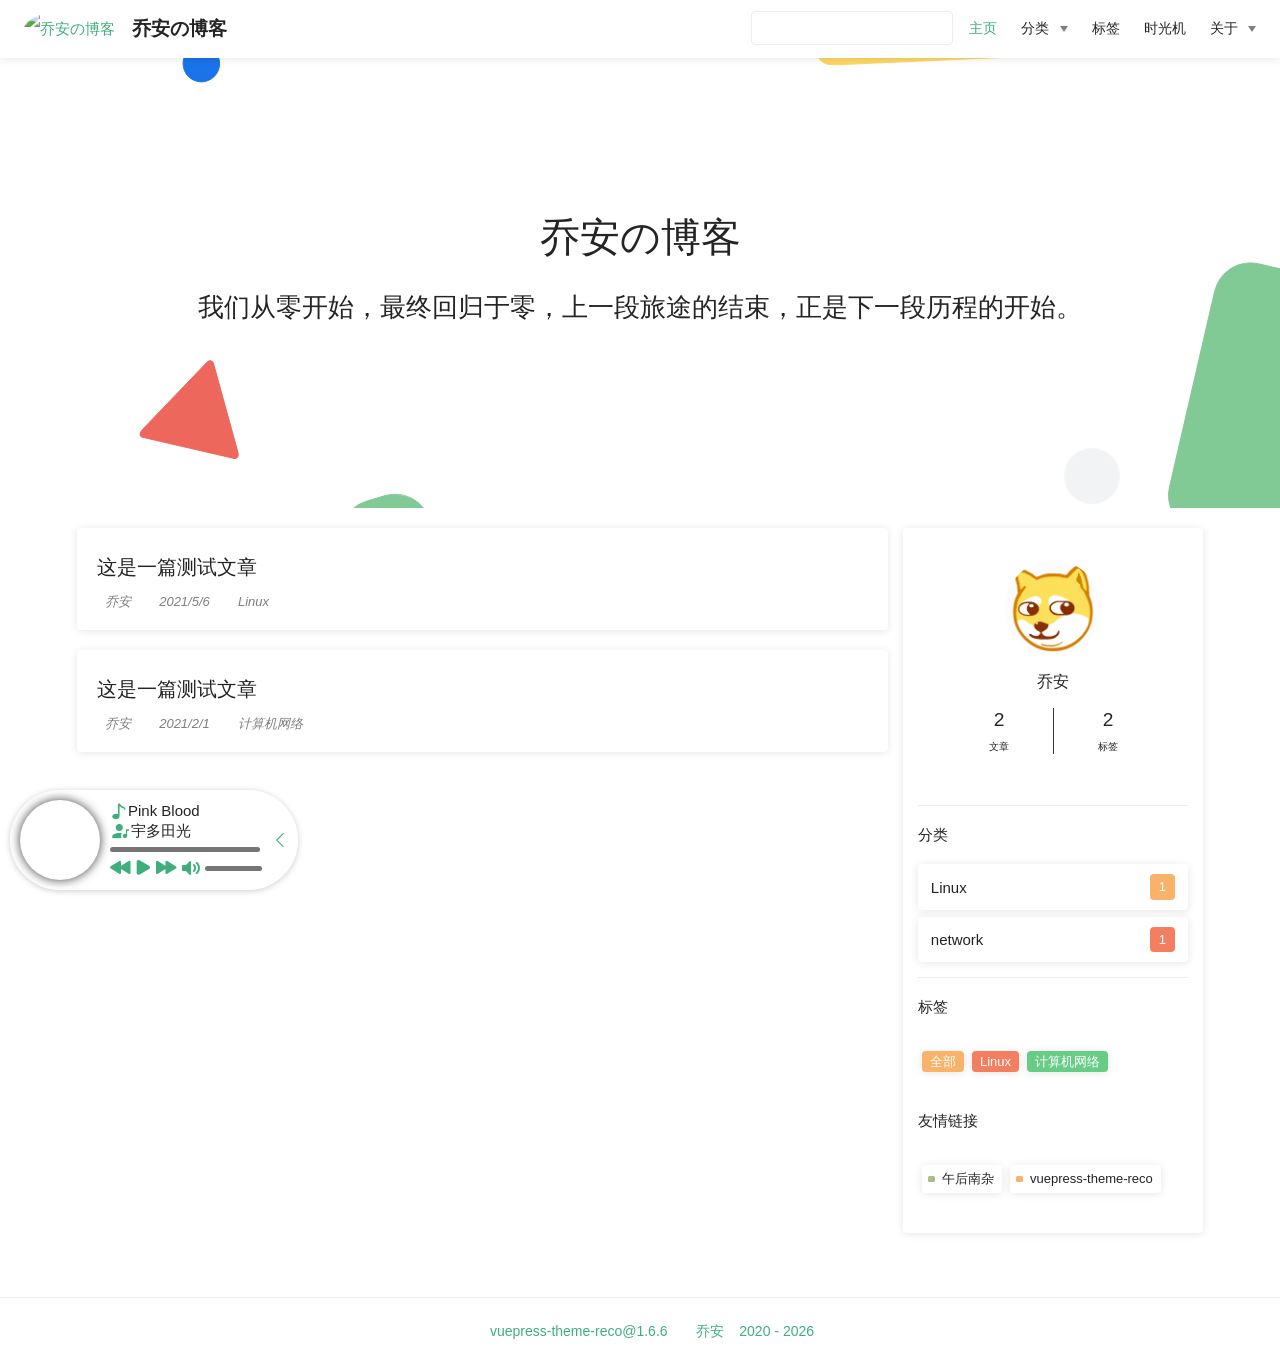
==== commit f929df3a: "111" ====
--- a/index.html
+++ b/index.html
@@ -9,7 +9,7 @@
     <meta name="description" content="">
     <meta name="viewport" content="width=device-width,initial-scale=1,user-scalable=no">
     
-    <link rel="preload" href="/assets/css/0.styles.8305abdb.css" as="style"><link rel="preload" href="/assets/js/app.fc2a3779.js" as="script"><link rel="preload" href="/assets/js/3.90d50d29.js" as="script"><link rel="preload" href="/assets/js/1.3888aa17.js" as="script"><link rel="preload" href="/assets/js/10.50610f42.js" as="script"><link rel="prefetch" href="/assets/js/11.14f6f4a5.js"><link rel="prefetch" href="/assets/js/12.4d6f57b4.js"><link rel="prefetch" href="/assets/js/4.32b3cdbd.js"><link rel="prefetch" href="/assets/js/5.559325e2.js"><link rel="prefetch" href="/assets/js/6.4fe06f74.js"><link rel="prefetch" href="/assets/js/7.3cab664d.js"><link rel="prefetch" href="/assets/js/8.4f566765.js"><link rel="prefetch" href="/assets/js/9.db67a2d8.js">
+    <link rel="preload" href="/assets/css/0.styles.8305abdb.css" as="style"><link rel="preload" href="/assets/js/app.542071b1.js" as="script"><link rel="preload" href="/assets/js/3.90d50d29.js" as="script"><link rel="preload" href="/assets/js/1.3888aa17.js" as="script"><link rel="preload" href="/assets/js/10.50610f42.js" as="script"><link rel="prefetch" href="/assets/js/11.14f6f4a5.js"><link rel="prefetch" href="/assets/js/12.4d6f57b4.js"><link rel="prefetch" href="/assets/js/4.32b3cdbd.js"><link rel="prefetch" href="/assets/js/5.559325e2.js"><link rel="prefetch" href="/assets/js/6.4fe06f74.js"><link rel="prefetch" href="/assets/js/7.3cab664d.js"><link rel="prefetch" href="/assets/js/8.4f566765.js"><link rel="prefetch" href="/assets/js/9.db67a2d8.js">
     <link rel="stylesheet" href="/assets/css/0.styles.8305abdb.css">
   </head>
   <body>
@@ -61,17 +61,17 @@
           我们从零开始，最终回归于零，上一段旅途的结束，正是下一段历程的开始。
         </p></div></div> <div class="home-blog-wrapper"><div class="blog-list"><div class="abstract-wrapper" data-v-5a259143><div class="abstract-item" data-v-ff2c8be0 data-v-5a259143><!----> <div class="title" data-v-ff2c8be0><!----> <a href="/blogs/Linux/20210506.html" data-v-ff2c8be0>这是一篇测试文章</a></div> <div class="abstract" data-v-ff2c8be0></div> <div data-v-1ff7123e data-v-ff2c8be0><i class="iconfont reco-account" data-v-1ff7123e><span data-v-1ff7123e>乔安</span></i> <i class="iconfont reco-date" data-v-1ff7123e><span data-v-1ff7123e>2021/5/6</span></i> <!----> <i class="tags iconfont reco-tag" data-v-1ff7123e><span class="tag-item" data-v-1ff7123e>Linux</span></i></div></div><div class="abstract-item" data-v-ff2c8be0 data-v-5a259143><!----> <div class="title" data-v-ff2c8be0><!----> <a href="/blogs/network/20210201.html" data-v-ff2c8be0>这是一篇测试文章</a></div> <div class="abstract" data-v-ff2c8be0></div> <div data-v-1ff7123e data-v-ff2c8be0><i class="iconfont reco-account" data-v-1ff7123e><span data-v-1ff7123e>乔安</span></i> <i class="iconfont reco-date" data-v-1ff7123e><span data-v-1ff7123e>2021/2/1</span></i> <!----> <i class="tags iconfont reco-tag" data-v-1ff7123e><span class="tag-item" data-v-1ff7123e>计算机网络</span></i></div></div> <div class="pagation pagation" style="display:none;" data-v-094d08e4 data-v-5a259143><div class="pagation-list" data-v-094d08e4><span unselectable="on" class="jump" style="display:none;" data-v-094d08e4>上一页</span> <span class="jump" style="display:none;" data-v-094d08e4>1</span> <span class="ellipsis" style="display:none;" data-v-094d08e4>...</span> <span class="jump bgprimary" data-v-094d08e4>1</span> <span class="ellipsis" style="display:none;" data-v-094d08e4>...</span> <span class="jump" style="display:none;" data-v-094d08e4>1</span> <span class="jump" style="display:none;" data-v-094d08e4>下一页</span> <span class="jumppoint" data-v-094d08e4>跳转至</span> <span class="jumpinp" data-v-094d08e4><input type="text" value="" data-v-094d08e4></span> <span class="jump gobtn" data-v-094d08e4>前往</span></div></div></div></div> <div class="info-wrapper"><div class="personal-info-wrapper" data-v-828910c6><img src="/avatar.png" alt="author-avatar" class="personal-img" data-v-828910c6> <h3 class="name" data-v-828910c6>
     乔安
-  </h3> <div class="num" data-v-828910c6><div data-v-828910c6><h3 data-v-828910c6>2</h3> <h6 data-v-828910c6>文章</h6></div> <div data-v-828910c6><h3 data-v-828910c6>2</h3> <h6 data-v-828910c6>标签</h6></div></div> <ul class="social-links" data-v-828910c6></ul> <hr data-v-828910c6></div> <h4><i class="iconfont reco-category"></i> 分类</h4> <ul class="category-wrapper"><li class="category-item"><a href="/categories/Linux/"><span class="category-name">Linux</span> <span class="post-num" style="background-color:#f8b26a;">1</span></a></li><li class="category-item"><a href="/categories/network/"><span class="category-name">network</span> <span class="post-num" style="background-color:#3498db;">1</span></a></li></ul> <hr> <h4><i class="iconfont reco-tag"></i> 标签</h4> <div class="tags" data-v-125939b4><span style="background-color:#f8b26a;display:;" data-v-125939b4>全部</span><span style="background-color:#f47e60;display:;" data-v-125939b4>Linux</span><span style="background-color:#f8b26a;display:;" data-v-125939b4>计算机网络</span></div> <h4><i class="iconfont reco-friend"></i> 友情链接</h4> <div class="friend-link-wrapper" data-v-7e691180><div target="_blank" class="friend-link-item" data-v-7e691180><span class="list-style" style="background-color:#67cc86;" data-v-7e691180></span>
+  </h3> <div class="num" data-v-828910c6><div data-v-828910c6><h3 data-v-828910c6>2</h3> <h6 data-v-828910c6>文章</h6></div> <div data-v-828910c6><h3 data-v-828910c6>2</h3> <h6 data-v-828910c6>标签</h6></div></div> <ul class="social-links" data-v-828910c6></ul> <hr data-v-828910c6></div> <h4><i class="iconfont reco-category"></i> 分类</h4> <ul class="category-wrapper"><li class="category-item"><a href="/categories/Linux/"><span class="category-name">Linux</span> <span class="post-num" style="background-color:#e15b64;">1</span></a></li><li class="category-item"><a href="/categories/network/"><span class="category-name">network</span> <span class="post-num" style="background-color:#e15b64;">1</span></a></li></ul> <hr> <h4><i class="iconfont reco-tag"></i> 标签</h4> <div class="tags" data-v-125939b4><span style="background-color:#f47e60;display:;" data-v-125939b4>全部</span><span style="background-color:#e15b64;display:;" data-v-125939b4>Linux</span><span style="background-color:#f8b26a;display:;" data-v-125939b4>计算机网络</span></div> <h4><i class="iconfont reco-friend"></i> 友情链接</h4> <div class="friend-link-wrapper" data-v-7e691180><div target="_blank" class="friend-link-item" data-v-7e691180><span class="list-style" style="background-color:#e15b64;" data-v-7e691180></span>
     午后南杂
-    <div class="popup-window-wrapper" data-v-7e691180 data-v-7e691180><div class="popup-window" style="left:0;top:0;" data-v-7e691180><div class="logo" data-v-7e691180><img src="//1.gravatar.com/avatar/96c4520adcd6c7233dd9886bef10d862?s=50&amp;amp;d=mm&amp;amp;r=x" data-v-7e691180></div> <div class="info" data-v-7e691180><div class="title" data-v-7e691180><h4 data-v-7e691180>午后南杂</h4> <a href="https://www.recoluan.com" target="_blank" class="btn-go" style="background-color:#67cc86;" data-v-7e691180>GO</a></div> <p data-v-7e691180>Enjoy when you can, and endure when you must.</p></div></div></div></div><div target="_blank" class="friend-link-item" data-v-7e691180><span class="list-style" style="background-color:#f26d6d;" data-v-7e691180></span>
+    <div class="popup-window-wrapper" data-v-7e691180 data-v-7e691180><div class="popup-window" style="left:0;top:0;" data-v-7e691180><div class="logo" data-v-7e691180><img src="//1.gravatar.com/avatar/96c4520adcd6c7233dd9886bef10d862?s=50&amp;amp;d=mm&amp;amp;r=x" data-v-7e691180></div> <div class="info" data-v-7e691180><div class="title" data-v-7e691180><h4 data-v-7e691180>午后南杂</h4> <a href="https://www.recoluan.com" target="_blank" class="btn-go" style="background-color:#e15b64;" data-v-7e691180>GO</a></div> <p data-v-7e691180>Enjoy when you can, and endure when you must.</p></div></div></div></div><div target="_blank" class="friend-link-item" data-v-7e691180><span class="list-style" style="background-color:#abbd81;" data-v-7e691180></span>
     vuepress-theme-reco
-    <div class="popup-window-wrapper" data-v-7e691180 data-v-7e691180><div class="popup-window" style="left:0;top:0;" data-v-7e691180><div class="logo" data-v-7e691180><img src="//1.gravatar.com/avatar/d41d8cd98f00b204e9800998ecf8427e?s=50&amp;amp;d=mm&amp;amp;r=x" data-v-7e691180></div> <div class="info" data-v-7e691180><div class="title" data-v-7e691180><h4 data-v-7e691180>vuepress-theme-reco</h4> <a href="https://vuepress-theme-reco.recoluan.com" target="_blank" class="btn-go" style="background-color:#f26d6d;" data-v-7e691180>GO</a></div> <p data-v-7e691180>A simple and beautiful vuepress Blog &amp; Doc theme.</p></div></div></div></div></div></div></div> <div custom="" class="home-center content__default"></div></div> <div class="footer-wrapper footer" data-v-0a3fd326><span data-v-0a3fd326><i class="iconfont reco-theme" data-v-0a3fd326></i> <a target="blank" href="https://vuepress-theme-reco.recoluan.com" data-v-0a3fd326>vuepress-theme-reco@1.6.6</a></span> <!----> <span data-v-0a3fd326><i class="iconfont reco-copyright" data-v-0a3fd326></i> <a data-v-0a3fd326><span data-v-0a3fd326>乔安</span>
+    <div class="popup-window-wrapper" data-v-7e691180 data-v-7e691180><div class="popup-window" style="left:0;top:0;" data-v-7e691180><div class="logo" data-v-7e691180><img src="//1.gravatar.com/avatar/d41d8cd98f00b204e9800998ecf8427e?s=50&amp;amp;d=mm&amp;amp;r=x" data-v-7e691180></div> <div class="info" data-v-7e691180><div class="title" data-v-7e691180><h4 data-v-7e691180>vuepress-theme-reco</h4> <a href="https://vuepress-theme-reco.recoluan.com" target="_blank" class="btn-go" style="background-color:#abbd81;" data-v-7e691180>GO</a></div> <p data-v-7e691180>A simple and beautiful vuepress Blog &amp; Doc theme.</p></div></div></div></div></div></div></div> <div custom="" class="home-center content__default"></div></div> <div class="footer-wrapper footer" data-v-0a3fd326><span data-v-0a3fd326><i class="iconfont reco-theme" data-v-0a3fd326></i> <a target="blank" href="https://vuepress-theme-reco.recoluan.com" data-v-0a3fd326>vuepress-theme-reco@1.6.6</a></span> <!----> <span data-v-0a3fd326><i class="iconfont reco-copyright" data-v-0a3fd326></i> <a data-v-0a3fd326><span data-v-0a3fd326>乔安</span>
         
       <span data-v-0a3fd326>2020 - </span>
       2021
-    </a></span> <span style="display:none;" data-v-0a3fd326><i class="iconfont reco-eye" data-v-0a3fd326></i> <span id="/" data-flag-title="Your Article Title" class="leancloud-visitors" data-v-0a3fd326><a class="leancloud-visitors-count"></a></span></span> <!----> <div class="comments-wrapper" style="display:none;" data-v-0a3fd326><!----></div></div></div></div></div></div><div class="global-ui"><div class="back-to-ceiling" style="right:1rem;bottom:6rem;width:2.5rem;height:2.5rem;border-radius:.25rem;line-height:2.5rem;display:none;" data-v-c6073ba8 data-v-c6073ba8><svg t="1574745035067" viewBox="0 0 1024 1024" version="1.1" xmlns="http://www.w3.org/2000/svg" p-id="5404" class="icon" data-v-c6073ba8><path d="M526.60727968 10.90185116a27.675 27.675 0 0 0-29.21455937 0c-131.36607665 82.28402758-218.69155461 228.01873535-218.69155402 394.07834331a462.20625001 462.20625001 0 0 0 5.36959153 69.94390903c1.00431239 6.55289093-0.34802892 13.13561351-3.76865779 18.80351572-32.63518765 54.11355614-51.75690182 118.55860487-51.7569018 187.94566865a371.06718723 371.06718723 0 0 0 11.50484808 91.98906777c6.53300375 25.50556257 41.68394495 28.14064038 52.69160883 4.22606766 17.37162448-37.73630017 42.14135425-72.50938081 72.80769204-103.21549295 2.18761121 3.04276886 4.15646224 6.24463696 6.40373557 9.22774369a1871.4375 1871.4375 0 0 0 140.04691725 5.34970492 1866.36093723 1866.36093723 0 0 0 140.04691723-5.34970492c2.24727335-2.98310674 4.21612437-6.18497483 6.3937923-9.2178004 30.66633723 30.70611158 55.4360664 65.4791928 72.80769147 103.21549355 11.00766384 23.91457269 46.15860503 21.27949489 52.69160879-4.22606768a371.15156223 371.15156223 0 0 0 11.514792-91.99901164c0-69.36717486-19.13165746-133.82216804-51.75690182-187.92578088-3.42062944-5.66790279-4.76302748-12.26056868-3.76865837-18.80351632a462.20625001 462.20625001 0 0 0 5.36959269-69.943909c-0.00994388-166.08943902-87.32547796-311.81420293-218.6915546-394.09823051zM605.93803103 357.87693858a93.93749974 93.93749974 0 1 1-187.89594924 6.1e-7 93.93749974 93.93749974 0 0 1 187.89594924-6.1e-7z" p-id="5405" data-v-c6073ba8></path><path d="M429.50777625 765.63860547C429.50777625 803.39355007 466.44236686 1000.39046097 512.00932183 1000.39046097c45.56695499 0 82.4922232-197.00623328 82.5015456-234.7518555 0-37.75494459-36.9345906-68.35043303-82.4922232-68.34111062-45.57627738-0.00932239-82.52019037 30.59548842-82.51086798 68.34111062z" p-id="5406" data-v-c6073ba8></path></svg></div><div class="reco-bgm-panel" data-v-b1d3339e><audio id="bgm" src="https://lxtcc.gitee.io/cdn/mp3/pinkblood.mp3" data-v-b1d3339e></audio> <div class="reco-float-box" style="bottom:200px;z-index:999999;display:none;" data-v-b1d3339e data-v-41bcba48 data-v-b1d3339e><img src="https://y.qq.com/music/photo_new/T002R300x300M000001TEeX71dS8Ub_1.jpg" data-v-b1d3339e></div> <div class="reco-bgm-box" style="left:10px;bottom:10px;z-index:999999;" data-v-b1d3339e data-v-41bcba48 data-v-b1d3339e><div class="reco-bgm-cover" style="background-image:url(https://y.qq.com/music/photo_new/T002R300x300M000001TEeX71dS8Ub_1.jpg);" data-v-b1d3339e><div class="mini-operation" style="display:none;" data-v-b1d3339e><i class="reco-bgm reco-bgm-pause" style="display:none;" data-v-b1d3339e></i> <i class="reco-bgm reco-bgm-play" style="display:none;" data-v-b1d3339e></i></div> <div class="falut-message" style="display:none;" data-v-b1d3339e>
+    </a></span> <span style="display:none;" data-v-0a3fd326><i class="iconfont reco-eye" data-v-0a3fd326></i> <span id="/" data-flag-title="Your Article Title" class="leancloud-visitors" data-v-0a3fd326><a class="leancloud-visitors-count"></a></span></span> <!----> <div class="comments-wrapper" style="display:none;" data-v-0a3fd326><!----></div></div></div></div></div></div><div class="global-ui"><div class="back-to-ceiling" style="right:1rem;bottom:6rem;width:2.5rem;height:2.5rem;border-radius:.25rem;line-height:2.5rem;display:none;" data-v-c6073ba8 data-v-c6073ba8><svg t="1574745035067" viewBox="0 0 1024 1024" version="1.1" xmlns="http://www.w3.org/2000/svg" p-id="5404" class="icon" data-v-c6073ba8><path d="M526.60727968 10.90185116a27.675 27.675 0 0 0-29.21455937 0c-131.36607665 82.28402758-218.69155461 228.01873535-218.69155402 394.07834331a462.20625001 462.20625001 0 0 0 5.36959153 69.94390903c1.00431239 6.55289093-0.34802892 13.13561351-3.76865779 18.80351572-32.63518765 54.11355614-51.75690182 118.55860487-51.7569018 187.94566865a371.06718723 371.06718723 0 0 0 11.50484808 91.98906777c6.53300375 25.50556257 41.68394495 28.14064038 52.69160883 4.22606766 17.37162448-37.73630017 42.14135425-72.50938081 72.80769204-103.21549295 2.18761121 3.04276886 4.15646224 6.24463696 6.40373557 9.22774369a1871.4375 1871.4375 0 0 0 140.04691725 5.34970492 1866.36093723 1866.36093723 0 0 0 140.04691723-5.34970492c2.24727335-2.98310674 4.21612437-6.18497483 6.3937923-9.2178004 30.66633723 30.70611158 55.4360664 65.4791928 72.80769147 103.21549355 11.00766384 23.91457269 46.15860503 21.27949489 52.69160879-4.22606768a371.15156223 371.15156223 0 0 0 11.514792-91.99901164c0-69.36717486-19.13165746-133.82216804-51.75690182-187.92578088-3.42062944-5.66790279-4.76302748-12.26056868-3.76865837-18.80351632a462.20625001 462.20625001 0 0 0 5.36959269-69.943909c-0.00994388-166.08943902-87.32547796-311.81420293-218.6915546-394.09823051zM605.93803103 357.87693858a93.93749974 93.93749974 0 1 1-187.89594924 6.1e-7 93.93749974 93.93749974 0 0 1 187.89594924-6.1e-7z" p-id="5405" data-v-c6073ba8></path><path d="M429.50777625 765.63860547C429.50777625 803.39355007 466.44236686 1000.39046097 512.00932183 1000.39046097c45.56695499 0 82.4922232-197.00623328 82.5015456-234.7518555 0-37.75494459-36.9345906-68.35043303-82.4922232-68.34111062-45.57627738-0.00932239-82.52019037 30.59548842-82.51086798 68.34111062z" p-id="5406" data-v-c6073ba8></path></svg></div><div class="reco-bgm-panel" data-v-b1d3339e><audio id="bgm" src="https://github.com/pbloods/pbloods.github.io/raw/cdn/mp3/pinkblood.mp3" data-v-b1d3339e></audio> <div class="reco-float-box" style="bottom:200px;z-index:999999;display:none;" data-v-b1d3339e data-v-41bcba48 data-v-b1d3339e><img src="https://y.qq.com/music/photo_new/T002R300x300M000001TEeX71dS8Ub_1.jpg" data-v-b1d3339e></div> <div class="reco-bgm-box" style="left:10px;bottom:10px;z-index:999999;" data-v-b1d3339e data-v-41bcba48 data-v-b1d3339e><div class="reco-bgm-cover" style="background-image:url(https://y.qq.com/music/photo_new/T002R300x300M000001TEeX71dS8Ub_1.jpg);" data-v-b1d3339e><div class="mini-operation" style="display:none;" data-v-b1d3339e><i class="reco-bgm reco-bgm-pause" style="display:none;" data-v-b1d3339e></i> <i class="reco-bgm reco-bgm-play" style="display:none;" data-v-b1d3339e></i></div> <div class="falut-message" style="display:none;" data-v-b1d3339e>
           播放失败
         </div></div> <div class="reco-bgm-info" data-v-b1d3339e data-v-41bcba48 data-v-b1d3339e><div class="info-box" data-v-b1d3339e><i class="reco-bgm reco-bgm-music music" data-v-b1d3339e></i>Pink Blood</div> <div class="info-box" data-v-b1d3339e><i class="reco-bgm reco-bgm-artist" data-v-b1d3339e></i>宇多田光</div> <div class="reco-bgm-progress" data-v-b1d3339e><div class="progress-bar" data-v-b1d3339e><div class="bar" data-v-b1d3339e></div></div></div> <div class="reco-bgm-operation" data-v-b1d3339e><i class="reco-bgm reco-bgm-last last" data-v-b1d3339e></i> <i class="reco-bgm reco-bgm-pause pause" style="display:none;" data-v-b1d3339e></i> <i class="reco-bgm reco-bgm-play play" data-v-b1d3339e></i> <i class="reco-bgm reco-bgm-next next" data-v-b1d3339e></i> <i class="reco-bgm reco-bgm-volume1 volume" data-v-b1d3339e></i> <i class="reco-bgm reco-bgm-mute mute" style="display:none;" data-v-b1d3339e></i> <div class="volume-bar" data-v-b1d3339e><div class="bar" data-v-b1d3339e></div></div></div></div> <div class="reco-bgm-left-box" data-v-b1d3339e data-v-41bcba48 data-v-b1d3339e><i class="reco-bgm reco-bgm-left" data-v-b1d3339e></i></div></div></div><div id="live2d-widget" class="live2d-widget-container" style="position:fixed;right:65px;bottom:0px;width:135px;height:300px;z-index:99999;opacity:0.8;pointer-events:none;"><canvas id="live2d_canvas" width="135" height="300" class="live2d_canvas" style="position:absolute;left:0px;top:0px;width:135px;height:300px;"></canvas></div></div></div>
-    <script src="/assets/js/app.fc2a3779.js" defer></script><script src="/assets/js/3.90d50d29.js" defer></script><script src="/assets/js/1.3888aa17.js" defer></script><script src="/assets/js/10.50610f42.js" defer></script>
+    <script src="/assets/js/app.542071b1.js" defer></script><script src="/assets/js/3.90d50d29.js" defer></script><script src="/assets/js/1.3888aa17.js" defer></script><script src="/assets/js/10.50610f42.js" defer></script>
   </body>
 </html>
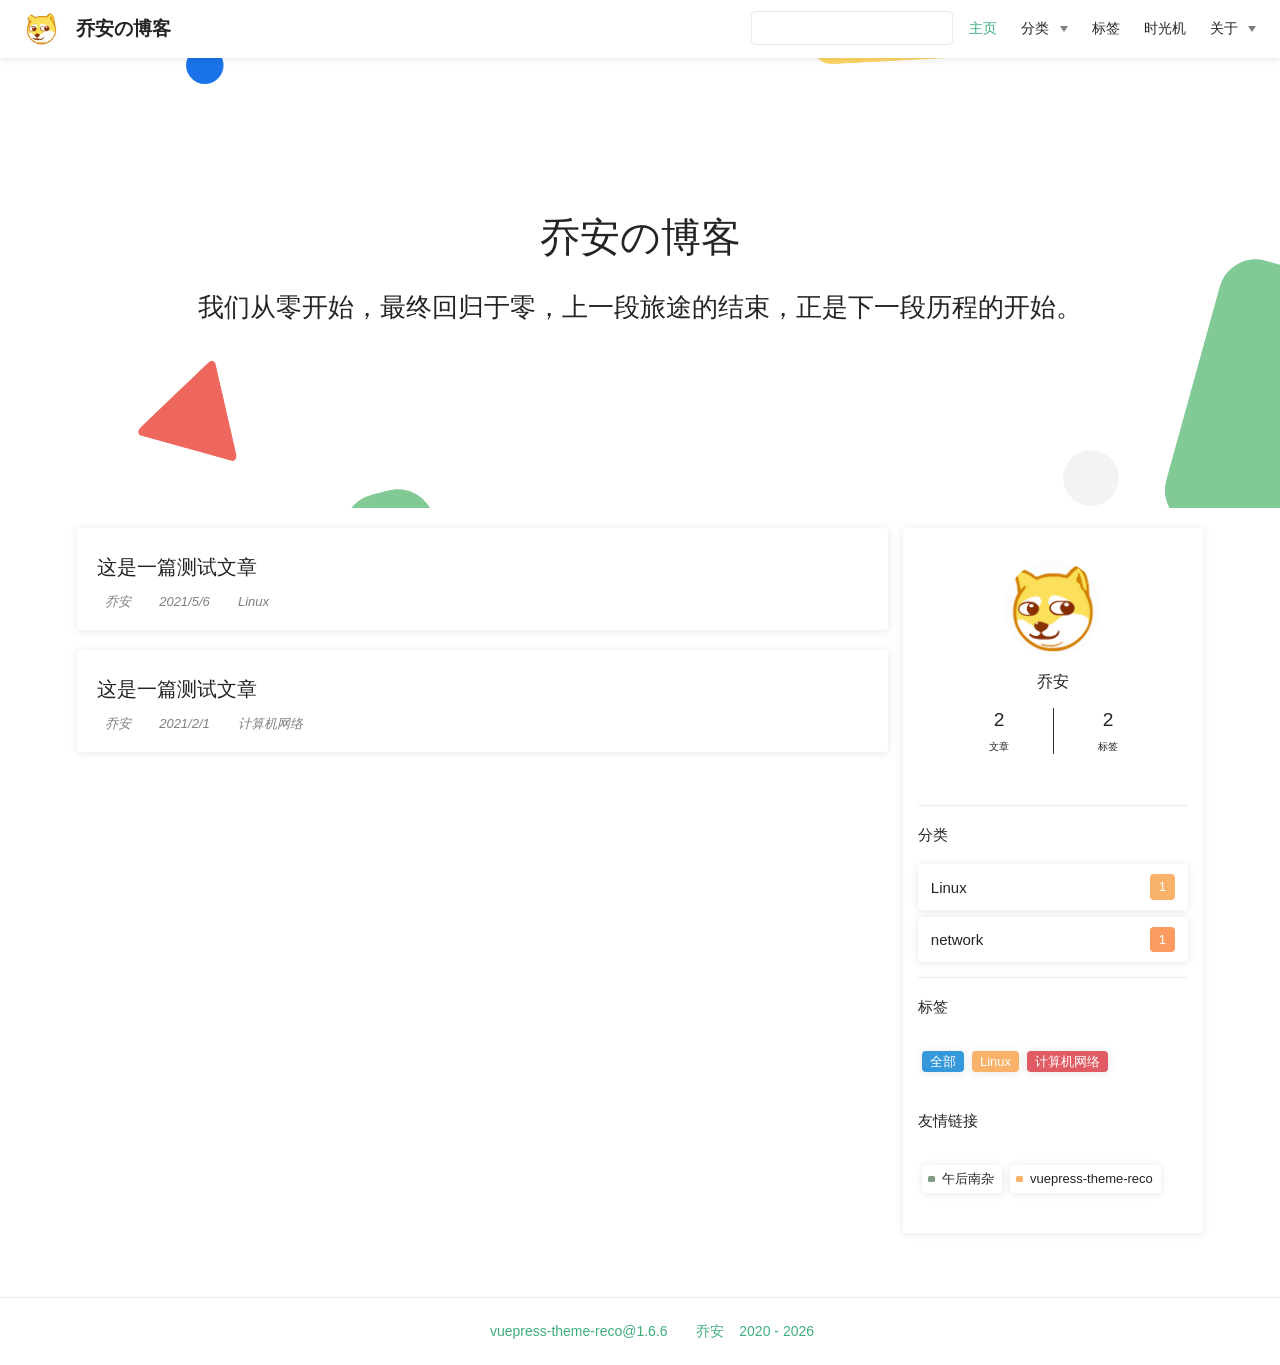
==== commit e3998fd5: "2" ====
--- a/index.html
+++ b/index.html
@@ -9,8 +9,8 @@
     <meta name="description" content="">
     <meta name="viewport" content="width=device-width,initial-scale=1,user-scalable=no">
     
-    <link rel="preload" href="/assets/css/0.styles.8305abdb.css" as="style"><link rel="preload" href="/assets/js/app.542071b1.js" as="script"><link rel="preload" href="/assets/js/3.90d50d29.js" as="script"><link rel="preload" href="/assets/js/1.3888aa17.js" as="script"><link rel="preload" href="/assets/js/10.50610f42.js" as="script"><link rel="prefetch" href="/assets/js/11.14f6f4a5.js"><link rel="prefetch" href="/assets/js/12.4d6f57b4.js"><link rel="prefetch" href="/assets/js/4.32b3cdbd.js"><link rel="prefetch" href="/assets/js/5.559325e2.js"><link rel="prefetch" href="/assets/js/6.4fe06f74.js"><link rel="prefetch" href="/assets/js/7.3cab664d.js"><link rel="prefetch" href="/assets/js/8.4f566765.js"><link rel="prefetch" href="/assets/js/9.db67a2d8.js">
-    <link rel="stylesheet" href="/assets/css/0.styles.8305abdb.css">
+    <link rel="preload" href="/assets/css/0.styles.4093e82c.css" as="style"><link rel="preload" href="/assets/js/app.95ff54b9.js" as="script"><link rel="preload" href="/assets/js/3.5bd802db.js" as="script"><link rel="preload" href="/assets/js/1.ab165306.js" as="script"><link rel="preload" href="/assets/js/10.e1c177c4.js" as="script"><link rel="prefetch" href="/assets/js/11.d05c1f98.js"><link rel="prefetch" href="/assets/js/12.6dd4b679.js"><link rel="prefetch" href="/assets/js/4.5d1f5721.js"><link rel="prefetch" href="/assets/js/5.d08bde9e.js"><link rel="prefetch" href="/assets/js/6.65147158.js"><link rel="prefetch" href="/assets/js/7.a89c838d.js"><link rel="prefetch" href="/assets/js/8.1946d1d9.js"><link rel="prefetch" href="/assets/js/9.cb389093.js">
+    <link rel="stylesheet" href="/assets/css/0.styles.4093e82c.css">
   </head>
   <body>
     <div id="app" data-server-rendered="true"><div class="theme-container no-sidebar" data-v-1156296a><div data-v-1156296a><div id="loader-wrapper" class="loading-wrapper" data-v-d48f4d20 data-v-1156296a data-v-1156296a><div class="loader-main" data-v-d48f4d20><div data-v-d48f4d20></div><div data-v-d48f4d20></div><div data-v-d48f4d20></div><div data-v-d48f4d20></div></div> <h3 class="title" data-v-d48f4d20>乔安の博客</h3> <p class="description" data-v-d48f4d20></p></div> <div class="password-shadow password-wrapper-out" style="display:none;" data-v-4e82dffc data-v-1156296a data-v-1156296a><h3 class="title" data-v-4e82dffc data-v-4e82dffc>乔安の博客</h3> <p class="description" data-v-4e82dffc data-v-4e82dffc></p> <label id="box" class="inputBox" data-v-4e82dffc data-v-4e82dffc><input type="password" value="" data-v-4e82dffc> <span data-v-4e82dffc>Konck! Knock!</span> <button data-v-4e82dffc>OK</button></label> <div class="footer" data-v-4e82dffc data-v-4e82dffc><span data-v-4e82dffc><i class="iconfont reco-theme" data-v-4e82dffc></i> <a target="blank" href="https://vuepress-theme-reco.recoluan.com" data-v-4e82dffc>vuePress-theme-reco</a></span> <span data-v-4e82dffc><i class="iconfont reco-copyright" data-v-4e82dffc></i> <a data-v-4e82dffc><span data-v-4e82dffc>乔安</span>
@@ -61,17 +61,15 @@
           我们从零开始，最终回归于零，上一段旅途的结束，正是下一段历程的开始。
         </p></div></div> <div class="home-blog-wrapper"><div class="blog-list"><div class="abstract-wrapper" data-v-5a259143><div class="abstract-item" data-v-ff2c8be0 data-v-5a259143><!----> <div class="title" data-v-ff2c8be0><!----> <a href="/blogs/Linux/20210506.html" data-v-ff2c8be0>这是一篇测试文章</a></div> <div class="abstract" data-v-ff2c8be0></div> <div data-v-1ff7123e data-v-ff2c8be0><i class="iconfont reco-account" data-v-1ff7123e><span data-v-1ff7123e>乔安</span></i> <i class="iconfont reco-date" data-v-1ff7123e><span data-v-1ff7123e>2021/5/6</span></i> <!----> <i class="tags iconfont reco-tag" data-v-1ff7123e><span class="tag-item" data-v-1ff7123e>Linux</span></i></div></div><div class="abstract-item" data-v-ff2c8be0 data-v-5a259143><!----> <div class="title" data-v-ff2c8be0><!----> <a href="/blogs/network/20210201.html" data-v-ff2c8be0>这是一篇测试文章</a></div> <div class="abstract" data-v-ff2c8be0></div> <div data-v-1ff7123e data-v-ff2c8be0><i class="iconfont reco-account" data-v-1ff7123e><span data-v-1ff7123e>乔安</span></i> <i class="iconfont reco-date" data-v-1ff7123e><span data-v-1ff7123e>2021/2/1</span></i> <!----> <i class="tags iconfont reco-tag" data-v-1ff7123e><span class="tag-item" data-v-1ff7123e>计算机网络</span></i></div></div> <div class="pagation pagation" style="display:none;" data-v-094d08e4 data-v-5a259143><div class="pagation-list" data-v-094d08e4><span unselectable="on" class="jump" style="display:none;" data-v-094d08e4>上一页</span> <span class="jump" style="display:none;" data-v-094d08e4>1</span> <span class="ellipsis" style="display:none;" data-v-094d08e4>...</span> <span class="jump bgprimary" data-v-094d08e4>1</span> <span class="ellipsis" style="display:none;" data-v-094d08e4>...</span> <span class="jump" style="display:none;" data-v-094d08e4>1</span> <span class="jump" style="display:none;" data-v-094d08e4>下一页</span> <span class="jumppoint" data-v-094d08e4>跳转至</span> <span class="jumpinp" data-v-094d08e4><input type="text" value="" data-v-094d08e4></span> <span class="jump gobtn" data-v-094d08e4>前往</span></div></div></div></div> <div class="info-wrapper"><div class="personal-info-wrapper" data-v-828910c6><img src="/avatar.png" alt="author-avatar" class="personal-img" data-v-828910c6> <h3 class="name" data-v-828910c6>
     乔安
-  </h3> <div class="num" data-v-828910c6><div data-v-828910c6><h3 data-v-828910c6>2</h3> <h6 data-v-828910c6>文章</h6></div> <div data-v-828910c6><h3 data-v-828910c6>2</h3> <h6 data-v-828910c6>标签</h6></div></div> <ul class="social-links" data-v-828910c6></ul> <hr data-v-828910c6></div> <h4><i class="iconfont reco-category"></i> 分类</h4> <ul class="category-wrapper"><li class="category-item"><a href="/categories/Linux/"><span class="category-name">Linux</span> <span class="post-num" style="background-color:#e15b64;">1</span></a></li><li class="category-item"><a href="/categories/network/"><span class="category-name">network</span> <span class="post-num" style="background-color:#e15b64;">1</span></a></li></ul> <hr> <h4><i class="iconfont reco-tag"></i> 标签</h4> <div class="tags" data-v-125939b4><span style="background-color:#f47e60;display:;" data-v-125939b4>全部</span><span style="background-color:#e15b64;display:;" data-v-125939b4>Linux</span><span style="background-color:#f8b26a;display:;" data-v-125939b4>计算机网络</span></div> <h4><i class="iconfont reco-friend"></i> 友情链接</h4> <div class="friend-link-wrapper" data-v-7e691180><div target="_blank" class="friend-link-item" data-v-7e691180><span class="list-style" style="background-color:#e15b64;" data-v-7e691180></span>
+  </h3> <div class="num" data-v-828910c6><div data-v-828910c6><h3 data-v-828910c6>2</h3> <h6 data-v-828910c6>文章</h6></div> <div data-v-828910c6><h3 data-v-828910c6>2</h3> <h6 data-v-828910c6>标签</h6></div></div> <ul class="social-links" data-v-828910c6></ul> <hr data-v-828910c6></div> <h4><i class="iconfont reco-category"></i> 分类</h4> <ul class="category-wrapper"><li class="category-item"><a href="/categories/Linux/"><span class="category-name">Linux</span> <span class="post-num" style="background-color:#abbd81;">1</span></a></li><li class="category-item"><a href="/categories/network/"><span class="category-name">network</span> <span class="post-num" style="background-color:#f26d6d;">1</span></a></li></ul> <hr> <h4><i class="iconfont reco-tag"></i> 标签</h4> <div class="tags" data-v-125939b4><span style="background-color:#3498db;display:;" data-v-125939b4>全部</span><span style="background-color:#f26d6d;display:;" data-v-125939b4>Linux</span><span style="background-color:#849b87;display:;" data-v-125939b4>计算机网络</span></div> <h4><i class="iconfont reco-friend"></i> 友情链接</h4> <div class="friend-link-wrapper" data-v-7e691180><div target="_blank" class="friend-link-item" data-v-7e691180><span class="list-style" style="background-color:#849b87;" data-v-7e691180></span>
     午后南杂
-    <div class="popup-window-wrapper" data-v-7e691180 data-v-7e691180><div class="popup-window" style="left:0;top:0;" data-v-7e691180><div class="logo" data-v-7e691180><img src="//1.gravatar.com/avatar/96c4520adcd6c7233dd9886bef10d862?s=50&amp;amp;d=mm&amp;amp;r=x" data-v-7e691180></div> <div class="info" data-v-7e691180><div class="title" data-v-7e691180><h4 data-v-7e691180>午后南杂</h4> <a href="https://www.recoluan.com" target="_blank" class="btn-go" style="background-color:#e15b64;" data-v-7e691180>GO</a></div> <p data-v-7e691180>Enjoy when you can, and endure when you must.</p></div></div></div></div><div target="_blank" class="friend-link-item" data-v-7e691180><span class="list-style" style="background-color:#abbd81;" data-v-7e691180></span>
+    <div class="popup-window-wrapper" data-v-7e691180 data-v-7e691180><div class="popup-window" style="left:0;top:0;" data-v-7e691180><div class="logo" data-v-7e691180><img src="//1.gravatar.com/avatar/96c4520adcd6c7233dd9886bef10d862?s=50&amp;amp;d=mm&amp;amp;r=x" data-v-7e691180></div> <div class="info" data-v-7e691180><div class="title" data-v-7e691180><h4 data-v-7e691180>午后南杂</h4> <a href="https://www.recoluan.com" target="_blank" class="btn-go" style="background-color:#849b87;" data-v-7e691180>GO</a></div> <p data-v-7e691180>Enjoy when you can, and endure when you must.</p></div></div></div></div><div target="_blank" class="friend-link-item" data-v-7e691180><span class="list-style" style="background-color:#f8b26a;" data-v-7e691180></span>
     vuepress-theme-reco
-    <div class="popup-window-wrapper" data-v-7e691180 data-v-7e691180><div class="popup-window" style="left:0;top:0;" data-v-7e691180><div class="logo" data-v-7e691180><img src="//1.gravatar.com/avatar/d41d8cd98f00b204e9800998ecf8427e?s=50&amp;amp;d=mm&amp;amp;r=x" data-v-7e691180></div> <div class="info" data-v-7e691180><div class="title" data-v-7e691180><h4 data-v-7e691180>vuepress-theme-reco</h4> <a href="https://vuepress-theme-reco.recoluan.com" target="_blank" class="btn-go" style="background-color:#abbd81;" data-v-7e691180>GO</a></div> <p data-v-7e691180>A simple and beautiful vuepress Blog &amp; Doc theme.</p></div></div></div></div></div></div></div> <div custom="" class="home-center content__default"></div></div> <div class="footer-wrapper footer" data-v-0a3fd326><span data-v-0a3fd326><i class="iconfont reco-theme" data-v-0a3fd326></i> <a target="blank" href="https://vuepress-theme-reco.recoluan.com" data-v-0a3fd326>vuepress-theme-reco@1.6.6</a></span> <!----> <span data-v-0a3fd326><i class="iconfont reco-copyright" data-v-0a3fd326></i> <a data-v-0a3fd326><span data-v-0a3fd326>乔安</span>
+    <div class="popup-window-wrapper" data-v-7e691180 data-v-7e691180><div class="popup-window" style="left:0;top:0;" data-v-7e691180><div class="logo" data-v-7e691180><img src="//1.gravatar.com/avatar/d41d8cd98f00b204e9800998ecf8427e?s=50&amp;amp;d=mm&amp;amp;r=x" data-v-7e691180></div> <div class="info" data-v-7e691180><div class="title" data-v-7e691180><h4 data-v-7e691180>vuepress-theme-reco</h4> <a href="https://vuepress-theme-reco.recoluan.com" target="_blank" class="btn-go" style="background-color:#f8b26a;" data-v-7e691180>GO</a></div> <p data-v-7e691180>A simple and beautiful vuepress Blog &amp; Doc theme.</p></div></div></div></div></div></div></div> <div custom="" class="home-center content__default"></div></div> <div class="footer-wrapper footer" data-v-0a3fd326><span data-v-0a3fd326><i class="iconfont reco-theme" data-v-0a3fd326></i> <a target="blank" href="https://vuepress-theme-reco.recoluan.com" data-v-0a3fd326>vuepress-theme-reco@1.6.6</a></span> <!----> <span data-v-0a3fd326><i class="iconfont reco-copyright" data-v-0a3fd326></i> <a data-v-0a3fd326><span data-v-0a3fd326>乔安</span>
         
       <span data-v-0a3fd326>2020 - </span>
       2021
-    </a></span> <span style="display:none;" data-v-0a3fd326><i class="iconfont reco-eye" data-v-0a3fd326></i> <span id="/" data-flag-title="Your Article Title" class="leancloud-visitors" data-v-0a3fd326><a class="leancloud-visitors-count"></a></span></span> <!----> <div class="comments-wrapper" style="display:none;" data-v-0a3fd326><!----></div></div></div></div></div></div><div class="global-ui"><div class="back-to-ceiling" style="right:1rem;bottom:6rem;width:2.5rem;height:2.5rem;border-radius:.25rem;line-height:2.5rem;display:none;" data-v-c6073ba8 data-v-c6073ba8><svg t="1574745035067" viewBox="0 0 1024 1024" version="1.1" xmlns="http://www.w3.org/2000/svg" p-id="5404" class="icon" data-v-c6073ba8><path d="M526.60727968 10.90185116a27.675 27.675 0 0 0-29.21455937 0c-131.36607665 82.28402758-218.69155461 228.01873535-218.69155402 394.07834331a462.20625001 462.20625001 0 0 0 5.36959153 69.94390903c1.00431239 6.55289093-0.34802892 13.13561351-3.76865779 18.80351572-32.63518765 54.11355614-51.75690182 118.55860487-51.7569018 187.94566865a371.06718723 371.06718723 0 0 0 11.50484808 91.98906777c6.53300375 25.50556257 41.68394495 28.14064038 52.69160883 4.22606766 17.37162448-37.73630017 42.14135425-72.50938081 72.80769204-103.21549295 2.18761121 3.04276886 4.15646224 6.24463696 6.40373557 9.22774369a1871.4375 1871.4375 0 0 0 140.04691725 5.34970492 1866.36093723 1866.36093723 0 0 0 140.04691723-5.34970492c2.24727335-2.98310674 4.21612437-6.18497483 6.3937923-9.2178004 30.66633723 30.70611158 55.4360664 65.4791928 72.80769147 103.21549355 11.00766384 23.91457269 46.15860503 21.27949489 52.69160879-4.22606768a371.15156223 371.15156223 0 0 0 11.514792-91.99901164c0-69.36717486-19.13165746-133.82216804-51.75690182-187.92578088-3.42062944-5.66790279-4.76302748-12.26056868-3.76865837-18.80351632a462.20625001 462.20625001 0 0 0 5.36959269-69.943909c-0.00994388-166.08943902-87.32547796-311.81420293-218.6915546-394.09823051zM605.93803103 357.87693858a93.93749974 93.93749974 0 1 1-187.89594924 6.1e-7 93.93749974 93.93749974 0 0 1 187.89594924-6.1e-7z" p-id="5405" data-v-c6073ba8></path><path d="M429.50777625 765.63860547C429.50777625 803.39355007 466.44236686 1000.39046097 512.00932183 1000.39046097c45.56695499 0 82.4922232-197.00623328 82.5015456-234.7518555 0-37.75494459-36.9345906-68.35043303-82.4922232-68.34111062-45.57627738-0.00932239-82.52019037 30.59548842-82.51086798 68.34111062z" p-id="5406" data-v-c6073ba8></path></svg></div><div class="reco-bgm-panel" data-v-b1d3339e><audio id="bgm" src="https://github.com/pbloods/pbloods.github.io/raw/cdn/mp3/pinkblood.mp3" data-v-b1d3339e></audio> <div class="reco-float-box" style="bottom:200px;z-index:999999;display:none;" data-v-b1d3339e data-v-41bcba48 data-v-b1d3339e><img src="https://y.qq.com/music/photo_new/T002R300x300M000001TEeX71dS8Ub_1.jpg" data-v-b1d3339e></div> <div class="reco-bgm-box" style="left:10px;bottom:10px;z-index:999999;" data-v-b1d3339e data-v-41bcba48 data-v-b1d3339e><div class="reco-bgm-cover" style="background-image:url(https://y.qq.com/music/photo_new/T002R300x300M000001TEeX71dS8Ub_1.jpg);" data-v-b1d3339e><div class="mini-operation" style="display:none;" data-v-b1d3339e><i class="reco-bgm reco-bgm-pause" style="display:none;" data-v-b1d3339e></i> <i class="reco-bgm reco-bgm-play" style="display:none;" data-v-b1d3339e></i></div> <div class="falut-message" style="display:none;" data-v-b1d3339e>
-          播放失败
-        </div></div> <div class="reco-bgm-info" data-v-b1d3339e data-v-41bcba48 data-v-b1d3339e><div class="info-box" data-v-b1d3339e><i class="reco-bgm reco-bgm-music music" data-v-b1d3339e></i>Pink Blood</div> <div class="info-box" data-v-b1d3339e><i class="reco-bgm reco-bgm-artist" data-v-b1d3339e></i>宇多田光</div> <div class="reco-bgm-progress" data-v-b1d3339e><div class="progress-bar" data-v-b1d3339e><div class="bar" data-v-b1d3339e></div></div></div> <div class="reco-bgm-operation" data-v-b1d3339e><i class="reco-bgm reco-bgm-last last" data-v-b1d3339e></i> <i class="reco-bgm reco-bgm-pause pause" style="display:none;" data-v-b1d3339e></i> <i class="reco-bgm reco-bgm-play play" data-v-b1d3339e></i> <i class="reco-bgm reco-bgm-next next" data-v-b1d3339e></i> <i class="reco-bgm reco-bgm-volume1 volume" data-v-b1d3339e></i> <i class="reco-bgm reco-bgm-mute mute" style="display:none;" data-v-b1d3339e></i> <div class="volume-bar" data-v-b1d3339e><div class="bar" data-v-b1d3339e></div></div></div></div> <div class="reco-bgm-left-box" data-v-b1d3339e data-v-41bcba48 data-v-b1d3339e><i class="reco-bgm reco-bgm-left" data-v-b1d3339e></i></div></div></div><div id="live2d-widget" class="live2d-widget-container" style="position:fixed;right:65px;bottom:0px;width:135px;height:300px;z-index:99999;opacity:0.8;pointer-events:none;"><canvas id="live2d_canvas" width="135" height="300" class="live2d_canvas" style="position:absolute;left:0px;top:0px;width:135px;height:300px;"></canvas></div></div></div>
-    <script src="/assets/js/app.542071b1.js" defer></script><script src="/assets/js/3.90d50d29.js" defer></script><script src="/assets/js/1.3888aa17.js" defer></script><script src="/assets/js/10.50610f42.js" defer></script>
+    </a></span> <span style="display:none;" data-v-0a3fd326><i class="iconfont reco-eye" data-v-0a3fd326></i> <span id="/" data-flag-title="Your Article Title" class="leancloud-visitors" data-v-0a3fd326><a class="leancloud-visitors-count"></a></span></span> <!----> <div class="comments-wrapper" style="display:none;" data-v-0a3fd326><!----></div></div></div></div></div></div><div class="global-ui"><div class="back-to-ceiling" style="right:1rem;bottom:6rem;width:2.5rem;height:2.5rem;border-radius:.25rem;line-height:2.5rem;display:none;" data-v-c6073ba8 data-v-c6073ba8><svg t="1574745035067" viewBox="0 0 1024 1024" version="1.1" xmlns="http://www.w3.org/2000/svg" p-id="5404" class="icon" data-v-c6073ba8><path d="M526.60727968 10.90185116a27.675 27.675 0 0 0-29.21455937 0c-131.36607665 82.28402758-218.69155461 228.01873535-218.69155402 394.07834331a462.20625001 462.20625001 0 0 0 5.36959153 69.94390903c1.00431239 6.55289093-0.34802892 13.13561351-3.76865779 18.80351572-32.63518765 54.11355614-51.75690182 118.55860487-51.7569018 187.94566865a371.06718723 371.06718723 0 0 0 11.50484808 91.98906777c6.53300375 25.50556257 41.68394495 28.14064038 52.69160883 4.22606766 17.37162448-37.73630017 42.14135425-72.50938081 72.80769204-103.21549295 2.18761121 3.04276886 4.15646224 6.24463696 6.40373557 9.22774369a1871.4375 1871.4375 0 0 0 140.04691725 5.34970492 1866.36093723 1866.36093723 0 0 0 140.04691723-5.34970492c2.24727335-2.98310674 4.21612437-6.18497483 6.3937923-9.2178004 30.66633723 30.70611158 55.4360664 65.4791928 72.80769147 103.21549355 11.00766384 23.91457269 46.15860503 21.27949489 52.69160879-4.22606768a371.15156223 371.15156223 0 0 0 11.514792-91.99901164c0-69.36717486-19.13165746-133.82216804-51.75690182-187.92578088-3.42062944-5.66790279-4.76302748-12.26056868-3.76865837-18.80351632a462.20625001 462.20625001 0 0 0 5.36959269-69.943909c-0.00994388-166.08943902-87.32547796-311.81420293-218.6915546-394.09823051zM605.93803103 357.87693858a93.93749974 93.93749974 0 1 1-187.89594924 6.1e-7 93.93749974 93.93749974 0 0 1 187.89594924-6.1e-7z" p-id="5405" data-v-c6073ba8></path><path d="M429.50777625 765.63860547C429.50777625 803.39355007 466.44236686 1000.39046097 512.00932183 1000.39046097c45.56695499 0 82.4922232-197.00623328 82.5015456-234.7518555 0-37.75494459-36.9345906-68.35043303-82.4922232-68.34111062-45.57627738-0.00932239-82.52019037 30.59548842-82.51086798 68.34111062z" p-id="5406" data-v-c6073ba8></path></svg></div></div></div>
+    <script src="/assets/js/app.95ff54b9.js" defer></script><script src="/assets/js/3.5bd802db.js" defer></script><script src="/assets/js/1.ab165306.js" defer></script><script src="/assets/js/10.e1c177c4.js" defer></script>
   </body>
 </html>
--- a/assets/css/0.styles.4093e82c.css
+++ b/assets/css/0.styles.4093e82c.css
@@ -0,0 +1,10 @@
+.medium-zoom-overlay{z-index:100}.medium-zoom-overlay~img{z-index:101}div[class][class*=language-]:before{right:70px}.v-copy-code-btn[data-v-a4cb51ca]{cursor:pointer;color:hsla(0,0%,54.9%,.8);transition:color .1s;position:absolute;z-index:3;top:.8em;right:15px;font-size:.75rem}.v-copy-code-btn[data-v-a4cb51ca]:hover{color:#8c8c8c}.back-to-ceiling[data-v-c6073ba8]{background-color:#fff;background-color:var(--background-color);box-shadow:0 1px 6px 0 rgba(0,0,0,.2);box-shadow:var(--box-shadow);position:fixed;display:inline-block;text-align:center;cursor:pointer}.back-to-ceiling[data-v-c6073ba8]::hover{background:#d5dbe7}.back-to-ceiling .icon[data-v-c6073ba8]{position:absolute;top:0;bottom:0;left:0;right:0;margin:auto;width:26px;height:26px;fill:#3eaf7c}.fade-enter-active[data-v-c6073ba8],.fade-leave-active[data-v-c6073ba8]{transition:all .5s}.fade-enter[data-v-c6073ba8],.fade-leave-to[data-v-c6073ba8]{opacity:0;transform:translateY(120px)}#loader-wrapper[data-v-d48f4d20]{height:100vh;width:100vw;background:#fff;background:var(--background-color)}#loader-wrapper .loader-main[data-v-d48f4d20]{position:fixed;width:120px;height:50px;top:45%;left:50%;z-index:555;transform:translate(-50%)}#loader-wrapper .loader-main div[data-v-d48f4d20]:nth-child(2){-webkit-animation:pacman-balls-data-v-d48f4d20 1s linear 0s infinite;animation:pacman-balls-data-v-d48f4d20 1s linear 0s infinite}#loader-wrapper .loader-main div[data-v-d48f4d20]:nth-child(3){-webkit-animation:pacman-balls-data-v-d48f4d20 1s linear .33s infinite;animation:pacman-balls-data-v-d48f4d20 1s linear .33s infinite}#loader-wrapper .loader-main div[data-v-d48f4d20]:nth-child(4){-webkit-animation:pacman-balls-data-v-d48f4d20 1s linear .66s infinite;animation:pacman-balls-data-v-d48f4d20 1s linear .66s infinite}#loader-wrapper .loader-main div[data-v-d48f4d20]:nth-child(5){-webkit-animation:pacman-balls-data-v-d48f4d20 1s linear .99s infinite;animation:pacman-balls-data-v-d48f4d20 1s linear .99s infinite}#loader-wrapper .loader-main div[data-v-d48f4d20]:first-of-type{width:0;height:0;border:25px solid #3eaf7c;border-right-color:transparent;border-radius:25px;-webkit-animation:rotate_pacman_half_up-data-v-d48f4d20 .5s 0s infinite;animation:rotate_pacman_half_up-data-v-d48f4d20 .5s 0s infinite}#loader-wrapper .loader-main div[data-v-d48f4d20]:nth-child(2){width:0;height:0;border:25px solid #3eaf7c;border-right-color:transparent;border-radius:25px;-webkit-animation:rotate_pacman_half_down-data-v-d48f4d20 .5s 0s infinite;animation:rotate_pacman_half_down-data-v-d48f4d20 .5s 0s infinite;margin-top:-50px}#loader-wrapper .loader-main div[data-v-d48f4d20]:nth-child(3),#loader-wrapper .loader-main div[data-v-d48f4d20]:nth-child(4),#loader-wrapper .loader-main div[data-v-d48f4d20]:nth-child(5),#loader-wrapper .loader-main div[data-v-d48f4d20]:nth-child(6){background-color:#3eaf7c;width:15px;height:15px;border-radius:100%;margin:2px;width:10px;height:10px;position:absolute;transform:translateY(-6.25px);top:25px;left:100px}#loader-wrapper .title[data-v-d48f4d20]{margin:8rem auto 2rem;font-size:30px}#loader-wrapper .description[data-v-d48f4d20],#loader-wrapper .title[data-v-d48f4d20]{text-align:center;color:#242424;color:var(--text-color);box-sizing:border-box;padding:0 10px;text-shadow:0 2px 10px rgba(0,0,0,.2)}#loader-wrapper .description[data-v-d48f4d20]{margin:auto;font-size:22px}@-webkit-keyframes pacman-balls-data-v-d48f4d20{75%{opacity:.7}to{transform:translate(-100px,-6.25px)}}@keyframes pacman-balls-data-v-d48f4d20{75%{opacity:.7}to{transform:translate(-100px,-6.25px)}}@-webkit-keyframes rotate_pacman_half_up-data-v-d48f4d20{0%{transform:rotate(270deg)}50%{transform:rotate(1turn)}to{transform:rotate(270deg)}}@keyframes rotate_pacman_half_up-data-v-d48f4d20{0%{transform:rotate(270deg)}50%{transform:rotate(1turn)}to{transform:rotate(270deg)}}@-webkit-keyframes rotate_pacman_half_down-data-v-d48f4d20{0%{transform:rotate(90deg)}50%{transform:rotate(0deg)}to{transform:rotate(90deg)}}@keyframes rotate_pacman_half_down-data-v-d48f4d20{0%{transform:rotate(90deg)}50%{transform:rotate(0deg)}to{transform:rotate(90deg)}}.pagation[data-v-094d08e4]{font-weight:700;text-align:center;color:#888;color:var(--text-color);margin:20px auto 0;background:#f2f2f2;background:var(--background-color)}.pagation .pagation-list[data-v-094d08e4]{font-size:0;line-height:50px;-webkit-touch-callout:none;-webkit-user-select:none;-moz-user-select:none;-ms-user-select:none;user-select:none}.pagation .pagation-list span[data-v-094d08e4]{font-size:14px}.pagation .pagation-list span.jump[data-v-094d08e4],.pagation .pagation-list span.jumpinp input[data-v-094d08e4]{box-shadow:var(--box-shadow);border:1px solid var(--border-color)!important;border:1px solid #ccc}.pagation .pagation-list span.jump[data-v-094d08e4]{padding:5px 8px;border-radius:4px;cursor:pointer;margin-left:5px}.pagation .pagation-list span.jumpinp input[data-v-094d08e4]{width:55px;height:26px;background-color:var(--background-color);font-size:13px;border-radius:4px;text-align:center;outline:none}.pagation .pagation-list span.bgprimary[data-v-094d08e4]{cursor:default;color:#fff;background:#3eaf7c;border-color:#3eaf7c}.pagation .pagation-list span.ellipsis[data-v-094d08e4]{padding:0 8px}.pagation .pagation-list span.jumppoint[data-v-094d08e4]{margin:0 10px 0 30px}.valine-wrapper #valine.v .vbtn{color:#2c3e50;color:var(--text-color);border:1px solid #eaecef;border-color:var(--border-color)}.valine-wrapper #valine.v .vbtn:hover{color:#3eaf7c;border-color:#3eaf7c}.valine-wrapper #valine.v .vwrap{background:rgba(27,31,35,.05);background:var(--code-color);border:1px solid #eaecef;border-color:var(--border-color)}.valine-wrapper #valine.v .vwrap .vheader .vinput{border-bottom:1px dashed var(--border-color)}.valine-wrapper #valine.v .vwrap .vheader .vinput:focus{border-bottom-color:#3eaf7c}.valine-wrapper #valine.v .vwrap .vheader .vinput:-internal-autofill-selected{background-color:var(--code-color)!important}.valine-wrapper #valine.v .vinfo{padding-left:.6rem}.valine-wrapper #valine.v .vcard .vquote{margin-left:0;border-left:none}.valine-wrapper #valine.v .vcard .vimg{width:2.8rem;height:2.8rem;border-radius:.25rem;border:none}.valine-wrapper #valine.v .vcard .vhead .vnick{color:#3eaf7c}.valine-wrapper #valine.v .vcard .vhead .vnick:before{background:#3eaf7c}.valine-wrapper #valine.v .vh{border-bottom:none}.valine-wrapper #valine.v .vh .vhead .vsys{color:#3eaf7c;color:var(--text-color);background:rgba(27,31,35,.05);background:var(--code-color)}.valine-wrapper #valine.v .vh .vmeta{margin-bottom:1rem}.valine-wrapper #valine.v .vh .vmeta .vat{margin-right:.3rem;background:rgba(27,31,35,.05);background:var(--code-color);border-radius:.25rem;padding:0 .4rem;color:var(--text-color);border:1px solid #eaecef;border-color:var(--border-color)}.valine-wrapper #valine.v .vh .vmeta .vat:hover{color:#3eaf7c;border-color:#3eaf7c}.valine-wrapper #valine.v .vh .vcontent{background:rgba(27,31,35,.05);background:var(--code-color);border-radius:.25rem;margin:0 .3rem;padding:.1rem .6rem .05rem}.valine-wrapper #valine.v .vh .vcontent p .at{color:#3eaf7c}.valine-wrapper #valine.v .vh .vcontent.expand:before{z-index:1;background:linear-gradient(180deg,hsla(0,0%,100%,0),#fff);background:linear-gradient(180deg,hsla(0,0%,100%,0),var(--background-color))}.valine-wrapper #valine.v .vh .vcontent.expand:after{color:#3eaf7c;color:var(--text-color);background:#fff;background:var(--background-color)}.valine-wrapper #valine.v .info{padding-right:.6rem}.valine-wrapper #valine.v .vbtn,.valine-wrapper #valine.v code,.valine-wrapper #valine.v pre{background:var(--background-color);color:var(--text-color)}.valine-wrapper #valine.v a{color:#3eaf7c}.valine-wrapper #valine.v a:before{background:#3eaf7c}
+
+/*!
+ * vssue - A vue-powered issue-based comment plugin
+ *
+ * @version v1.4.8
+ * @link https://vssue.js.org
+ * @license MIT
+ * @copyright 2018-2021 meteorlxy
+ */.vssue{color:#2c3e50}@media screen and (max-width:576px){.vssue .vssue-new-comment .vssue-new-comment-body{margin-left:60px}}@media screen and (min-width:577px){.vssue .vssue-new-comment .vssue-new-comment-body{margin-left:70px}}@media screen and (max-width:576px){.vssue .vssue-new-comment .vssue-new-comment-footer{text-align:center}.vssue .vssue-new-comment .vssue-new-comment-footer .vssue-new-comment-operations{margin-top:10px}}@media screen and (min-width:577px){.vssue .vssue-new-comment .vssue-new-comment-footer{margin-left:70px;text-align:right}.vssue .vssue-new-comment .vssue-new-comment-footer .vssue-current-user{float:left}}@media screen and (max-width:576px){.vssue .vssue-comments .vssue-comment .vssue-comment-body{margin-left:60px}}@media screen and (min-width:577px){.vssue .vssue-comments .vssue-comment .vssue-comment-body{margin-left:70px}}@media screen and (max-width:576px){.vssue .vssue-pagination{flex-direction:column;justify-content:center;text-align:center}}@media screen and (max-width:576px){.vssue .vssue-pagination .vssue-pagination-page{margin-top:10px}}@media screen and (min-width:577px){.vssue .vssue-pagination .vssue-pagination-page{text-align:right}}.markdown-body .tab-size[data-tab-size="1"]{-o-tab-size:1}.markdown-body .tab-size[data-tab-size="2"]{-o-tab-size:2}.markdown-body .tab-size[data-tab-size="3"]{-o-tab-size:3}.markdown-body .tab-size[data-tab-size="4"]{-o-tab-size:4}.markdown-body .tab-size[data-tab-size="5"]{-o-tab-size:5}.markdown-body .tab-size[data-tab-size="6"]{-o-tab-size:6}.markdown-body .tab-size[data-tab-size="7"]{-o-tab-size:7}.markdown-body .tab-size[data-tab-size="8"]{-o-tab-size:8}.markdown-body .tab-size[data-tab-size="9"]{-o-tab-size:9}.markdown-body .tab-size[data-tab-size="10"]{-o-tab-size:10}.markdown-body .tab-size[data-tab-size="11"]{-o-tab-size:11}.markdown-body .tab-size[data-tab-size="12"]{-o-tab-size:12}@font-face{font-family:octicons-link;src:url([data-uri]) format("woff")}.markdown-body .octicon{display:inline-block;fill:currentColor;vertical-align:text-bottom}.markdown-body .anchor{float:left;line-height:1;margin-left:-20px;padding-right:4px}.markdown-body .anchor:focus{outline:none}.markdown-body h1 .octicon-link,.markdown-body h2 .octicon-link,.markdown-body h3 .octicon-link,.markdown-body h4 .octicon-link,.markdown-body h5 .octicon-link,.markdown-body h6 .octicon-link{color:#1b1f23;vertical-align:middle;visibility:hidden}.markdown-body h1:hover .anchor,.markdown-body h2:hover .anchor,.markdown-body h3:hover .anchor,.markdown-body h4:hover .anchor,.markdown-body h5:hover .anchor,.markdown-body h6:hover .anchor{text-decoration:none}.markdown-body h1:hover .anchor .octicon-link,.markdown-body h2:hover .anchor .octicon-link,.markdown-body h3:hover .anchor .octicon-link,.markdown-body h4:hover .anchor .octicon-link,.markdown-body h5:hover .anchor .octicon-link,.markdown-body h6:hover .anchor .octicon-link{visibility:visible}.markdown-body{-ms-text-size-adjust:100%;-webkit-text-size-adjust:100%;color:#24292e;font-family:-apple-system,BlinkMacSystemFont,Segoe UI,Helvetica,Arial,sans-serif,Apple Color Emoji,Segoe UI Emoji,Segoe UI Symbol;font-size:16px;line-height:1.5;word-wrap:break-word}.markdown-body .pl-c{color:#6a737d}.markdown-body .pl-c1,.markdown-body .pl-s .pl-v{color:#005cc5}.markdown-body .pl-e,.markdown-body .pl-en{color:#6f42c1}.markdown-body .pl-s .pl-s1,.markdown-body .pl-smi{color:#24292e}.markdown-body .pl-ent{color:#22863a}.markdown-body .pl-k{color:#d73a49}.markdown-body .pl-pds,.markdown-body .pl-s,.markdown-body .pl-s .pl-pse .pl-s1,.markdown-body .pl-sr,.markdown-body .pl-sr .pl-cce,.markdown-body .pl-sr .pl-sra,.markdown-body .pl-sr .pl-sre{color:#032f62}.markdown-body .pl-smw,.markdown-body .pl-v{color:#e36209}.markdown-body .pl-bu{color:#b31d28}.markdown-body .pl-ii{background-color:#b31d28;color:#fafbfc}.markdown-body .pl-c2{background-color:#d73a49;color:#fafbfc}.markdown-body .pl-c2:before{content:"^M"}.markdown-body .pl-sr .pl-cce{color:#22863a;font-weight:700}.markdown-body .pl-ml{color:#735c0f}.markdown-body .pl-mh,.markdown-body .pl-mh .pl-en,.markdown-body .pl-ms{color:#005cc5;font-weight:700}.markdown-body .pl-mi{color:#24292e;font-style:italic}.markdown-body .pl-mb{color:#24292e;font-weight:700}.markdown-body .pl-md{background-color:#ffeef0;color:#b31d28}.markdown-body .pl-mi1{background-color:#f0fff4;color:#22863a}.markdown-body .pl-mc{background-color:#ffebda;color:#e36209}.markdown-body .pl-mi2{background-color:#005cc5;color:#f6f8fa}.markdown-body .pl-mdr{color:#6f42c1;font-weight:700}.markdown-body .pl-ba{color:#586069}.markdown-body .pl-sg{color:#959da5}.markdown-body .pl-corl{color:#032f62;text-decoration:underline}.markdown-body details{display:block}.markdown-body summary{display:list-item}.markdown-body a{background-color:transparent}.markdown-body a:active,.markdown-body a:hover{outline-width:0}.markdown-body strong{font-weight:inherit;font-weight:bolder}.markdown-body h1{margin:.67em 0}.markdown-body img{border-style:none}.markdown-body code,.markdown-body kbd,.markdown-body pre{font-family:monospace,monospace;font-size:1em}.markdown-body hr{box-sizing:content-box;overflow:visible}.markdown-body input{font:inherit;margin:0;overflow:visible}.markdown-body [type=checkbox]{box-sizing:border-box;padding:0}.markdown-body *{box-sizing:border-box}.markdown-body input{font-family:inherit;font-size:inherit;line-height:inherit}.markdown-body a{color:#0366d6;text-decoration:none}.markdown-body a:hover{text-decoration:underline}.markdown-body strong{font-weight:600}.markdown-body hr{background:transparent;border-bottom:1px solid #dfe2e5;height:0;margin:15px 0;overflow:hidden}.markdown-body hr:after,.markdown-body hr:before{content:"";display:table}.markdown-body hr:after{clear:both}.markdown-body table{border-collapse:collapse;border-spacing:0}.markdown-body td,.markdown-body th{padding:0}.markdown-body details summary{cursor:pointer}.markdown-body h1,.markdown-body h2,.markdown-body h3,.markdown-body h4,.markdown-body h5,.markdown-body h6{margin-bottom:0;margin-top:0}.markdown-body h1{font-size:32px}.markdown-body h1,.markdown-body h2{font-weight:600}.markdown-body h2{font-size:24px}.markdown-body h3{font-size:20px}.markdown-body h3,.markdown-body h4{font-weight:600}.markdown-body h4{font-size:16px}.markdown-body h5{font-size:14px}.markdown-body h5,.markdown-body h6{font-weight:600}.markdown-body h6{font-size:12px}.markdown-body p{margin-bottom:10px;margin-top:0}.markdown-body blockquote{margin:0}.markdown-body ol,.markdown-body ul{margin-bottom:0;margin-top:0;padding-left:0}.markdown-body ol ol,.markdown-body ul ol{list-style-type:lower-roman}.markdown-body ol ol ol,.markdown-body ol ul ol,.markdown-body ul ol ol,.markdown-body ul ul ol{list-style-type:lower-alpha}.markdown-body dd{margin-left:0}.markdown-body code,.markdown-body pre{font-family:SFMono-Regular,Consolas,Liberation Mono,Menlo,Courier,monospace;font-size:12px}.markdown-body pre{margin-bottom:0;margin-top:0}.markdown-body input::-webkit-inner-spin-button,.markdown-body input::-webkit-outer-spin-button{-webkit-appearance:none;appearance:none;margin:0}.markdown-body .border{border:1px solid #e1e4e8!important}.markdown-body .border-0{border:0!important}.markdown-body .border-bottom{border-bottom:1px solid #e1e4e8!important}.markdown-body .rounded-1{border-radius:3px!important}.markdown-body .bg-white{background-color:#fff!important}.markdown-body .bg-gray-light{background-color:#fafbfc!important}.markdown-body .text-gray-light{color:#6a737d!important}.markdown-body .mb-0{margin-bottom:0!important}.markdown-body .my-2{margin-bottom:8px!important;margin-top:8px!important}.markdown-body .py-0{padding-bottom:0!important;padding-top:0!important}.markdown-body .py-2{padding-bottom:8px!important;padding-top:8px!important}.markdown-body .pl-3,.markdown-body .px-3{padding-left:16px!important}.markdown-body .px-3{padding-right:16px!important}.markdown-body .f6{font-size:12px!important}.markdown-body .lh-condensed{line-height:1.25!important}.markdown-body .text-bold{font-weight:600!important}.markdown-body:after,.markdown-body:before{content:"";display:table}.markdown-body:after{clear:both}.markdown-body>:first-child{margin-top:0!important}.markdown-body>:last-child{margin-bottom:0!important}.markdown-body a:not([href]){color:inherit;text-decoration:none}.markdown-body blockquote,.markdown-body dl,.markdown-body ol,.markdown-body p,.markdown-body pre,.markdown-body table,.markdown-body ul{margin-bottom:16px;margin-top:0}.markdown-body hr{background-color:#e1e4e8;border:0;height:.25em;margin:24px 0;padding:0}.markdown-body blockquote{border-left:.25em solid #dfe2e5;color:#6a737d;padding:0 1em}.markdown-body blockquote>:first-child{margin-top:0}.markdown-body blockquote>:last-child{margin-bottom:0}.markdown-body kbd{border:1px solid #c6cbd1;border-bottom-color:#959da5;box-shadow:inset 0 -1px 0 #959da5;font-size:11px}.markdown-body h1,.markdown-body h2,.markdown-body h3,.markdown-body h4,.markdown-body h5,.markdown-body h6{font-weight:600;line-height:1.25;margin-bottom:16px;margin-top:24px}.markdown-body h1{font-size:2em}.markdown-body h1,.markdown-body h2{border-bottom:1px solid #eaecef;padding-bottom:.3em}.markdown-body h2{font-size:1.5em}.markdown-body h3{font-size:1.25em}.markdown-body h4{font-size:1em}.markdown-body h5{font-size:.875em}.markdown-body h6{color:#6a737d;font-size:.85em}.markdown-body ol,.markdown-body ul{padding-left:2em}.markdown-body ol ol,.markdown-body ol ul,.markdown-body ul ol,.markdown-body ul ul{margin-bottom:0;margin-top:0}.markdown-body li{word-wrap:break-all}.markdown-body li>p{margin-top:16px}.markdown-body li+li{margin-top:.25em}.markdown-body dl{padding:0}.markdown-body dl dt{font-size:1em;font-style:italic;font-weight:600;margin-top:16px;padding:0}.markdown-body dl dd{margin-bottom:16px;padding:0 16px}.markdown-body table{display:block;overflow:auto;width:100%}.markdown-body table th{font-weight:600}.markdown-body table td,.markdown-body table th{border:1px solid #dfe2e5;padding:6px 13px}.markdown-body table tr{background-color:#fff;border-top:1px solid #c6cbd1}.markdown-body table tr:nth-child(2n){background-color:#f6f8fa}.markdown-body img{background-color:#fff;box-sizing:content-box;max-width:100%}.markdown-body img[align=right]{padding-left:20px}.markdown-body img[align=left]{padding-right:20px}.markdown-body code{background-color:rgba(27,31,35,.05);border-radius:3px;font-size:85%;margin:0;padding:.2em .4em}.markdown-body pre{word-wrap:normal}.markdown-body pre>code{background:transparent;border:0;font-size:100%;margin:0;padding:0;white-space:pre;word-break:normal}.markdown-body .highlight{margin-bottom:16px}.markdown-body .highlight pre{margin-bottom:0;word-break:normal}.markdown-body .highlight pre,.markdown-body pre{background-color:#f6f8fa;border-radius:3px;font-size:85%;line-height:1.45;overflow:auto;padding:16px}.markdown-body pre code{background-color:transparent;border:0;display:inline;line-height:inherit;margin:0;max-width:auto;overflow:visible;padding:0;word-wrap:normal}.markdown-body .commit-tease-sha{color:#444d56;display:inline-block;font-family:SFMono-Regular,Consolas,Liberation Mono,Menlo,Courier,monospace;font-size:90%}.markdown-body .blob-wrapper{border-bottom-left-radius:3px;border-bottom-right-radius:3px;overflow-x:auto;overflow-y:hidden}.markdown-body .blob-wrapper-embedded{max-height:240px;overflow-y:auto}.markdown-body .blob-num{-moz-user-select:none;-ms-user-select:none;-webkit-user-select:none;color:rgba(27,31,35,.3);cursor:pointer;font-family:SFMono-Regular,Consolas,Liberation Mono,Menlo,Courier,monospace;font-size:12px;line-height:20px;min-width:50px;padding-left:10px;padding-right:10px;text-align:right;user-select:none;vertical-align:top;white-space:nowrap;width:1%}.markdown-body .blob-num:hover{color:rgba(27,31,35,.6)}.markdown-body .blob-num:before{content:attr(data-line-number)}.markdown-body .blob-code{line-height:20px;padding-left:10px;padding-right:10px;position:relative;vertical-align:top}.markdown-body .blob-code-inner{color:#24292e;font-family:SFMono-Regular,Consolas,Liberation Mono,Menlo,Courier,monospace;font-size:12px;overflow:visible;white-space:pre;word-wrap:normal}.markdown-body .pl-token.active,.markdown-body .pl-token:hover{background:#ffea7f;cursor:pointer}.markdown-body kbd{background-color:#fafbfc;border:1px solid #d1d5da;border-bottom-color:#c6cbd1;border-radius:3px;box-shadow:inset 0 -1px 0 #c6cbd1;color:#444d56;display:inline-block;font:11px SFMono-Regular,Consolas,Liberation Mono,Menlo,Courier,monospace;line-height:10px;padding:3px 5px;vertical-align:middle}.markdown-body :checked+.radio-label{border-color:#0366d6;position:relative;z-index:1}.markdown-body .tab-size[data-tab-size="1"]{-moz-tab-size:1;tab-size:1}.markdown-body .tab-size[data-tab-size="2"]{-moz-tab-size:2;tab-size:2}.markdown-body .tab-size[data-tab-size="3"]{-moz-tab-size:3;tab-size:3}.markdown-body .tab-size[data-tab-size="4"]{-moz-tab-size:4;tab-size:4}.markdown-body .tab-size[data-tab-size="5"]{-moz-tab-size:5;tab-size:5}.markdown-body .tab-size[data-tab-size="6"]{-moz-tab-size:6;tab-size:6}.markdown-body .tab-size[data-tab-size="7"]{-moz-tab-size:7;tab-size:7}.markdown-body .tab-size[data-tab-size="8"]{-moz-tab-size:8;tab-size:8}.markdown-body .tab-size[data-tab-size="9"]{-moz-tab-size:9;tab-size:9}.markdown-body .tab-size[data-tab-size="10"]{-moz-tab-size:10;tab-size:10}.markdown-body .tab-size[data-tab-size="11"]{-moz-tab-size:11;tab-size:11}.markdown-body .tab-size[data-tab-size="12"]{-moz-tab-size:12;tab-size:12}.markdown-body .task-list-item{list-style-type:none}.markdown-body .task-list-item+.task-list-item{margin-top:3px}.markdown-body .task-list-item input{margin:0 .2em .25em -1.6em;vertical-align:middle}.markdown-body hr{border-bottom-color:#eee}.markdown-body .pl-0{padding-left:0!important}.markdown-body .pl-1{padding-left:4px!important}.markdown-body .pl-2{padding-left:8px!important}.markdown-body .pl-3{padding-left:16px!important}.markdown-body .pl-4{padding-left:24px!important}.markdown-body .pl-5{padding-left:32px!important}.markdown-body .pl-6{padding-left:40px!important}.markdown-body .pl-7{padding-left:48px!important}.markdown-body .pl-8{padding-left:64px!important}.markdown-body .pl-9{padding-left:80px!important}.markdown-body .pl-10{padding-left:96px!important}.markdown-body .pl-11{padding-left:112px!important}.markdown-body .pl-12{padding-left:128px!important}.clearfix:after,.vssue .vssue-new-comment .vssue-new-comment-footer:after{display:block;clear:both;content:""}.vssue{width:100%;color:#242424;font-size:16px;font-family:-apple-system,BlinkMacSystemFont,Segoe UI,Helvetica,Arial,sans-serif,Apple Color Emoji,Segoe UI Emoji,Segoe UI Symbol;padding:10px}.vssue .vssue-button{outline:none;cursor:pointer;padding:10px 20px;font-size:1.05;font-weight:700;color:#3eaf7c;background-color:transparent;border:2px solid #3eaf7c;border-radius:10px}.vssue .vssue-button:disabled{cursor:not-allowed;color:#eaecef;border-color:#eaecef}.vssue .vssue-button:disabled .vssue-icon{fill:#eaecef}.vssue .vssue-button:not(:disabled).vssue-button-default{color:#a3aab1;border-color:#a3aab1}.vssue .vssue-button:not(:disabled).vssue-button-primary{color:#3eaf7c;border-color:#3eaf7c}.vssue .vssue-icon{width:1em;height:1em;vertical-align:-.15em;fill:#3eaf7c;overflow:hidden}.vssue .vssue-icon-loading{-webkit-animation:vssue-keyframe-rotation 1s linear infinite;animation:vssue-keyframe-rotation 1s linear infinite}@-webkit-keyframes vssue-keyframe-rotation{0%{transform:rotate(0deg)}to{transform:rotate(1turn)}}@keyframes vssue-keyframe-rotation{0%{transform:rotate(0deg)}to{transform:rotate(1turn)}}.vssue .fade-appear-active,.vssue .fade-enter-active{transition:all .3s ease}.vssue .fade-leave-active{transition:all .3s cubic-bezier(1,.5,.8,1)}.vssue .fade-appear,.vssue .fade-enter,.vssue .fade-leave-to{opacity:0}.vssue .vssue-notice{position:relative;z-index:100;transform:translateY(-11px)}.vssue .vssue-notice .vssue-alert{position:absolute;z-index:101;cursor:pointer;top:0;padding:10px 20px;width:100%;color:#3eaf7c;border:2px solid #c3ead8;border-radius:5px;background-color:#f5fbf8}.vssue .vssue-notice .vssue-progress{position:absolute;top:0;left:0;height:2px;background-color:#3eaf7c}.vssue .vssue-status{text-align:center;padding-top:20px;padding-bottom:10px;color:#3eaf7c}.vssue .vssue-status .vssue-icon{font-size:1.4em}.vssue .vssue-status .vssue-status-info{margin-top:10px;margin-bottom:10px}.vssue .vssue-header{padding-bottom:10px;border-bottom:1px solid #eaecef;margin-bottom:10px;overflow:hidden}.vssue .vssue-header .vssue-header-powered-by{float:right}.vssue .vssue-new-comment{border-bottom:1px solid #eaecef;margin-top:10px;margin-bottom:10px}.vssue .vssue-new-comment .vssue-comment-avatar{float:left;width:50px;height:50px}.vssue .vssue-new-comment .vssue-comment-avatar img{width:50px;height:50px}.vssue .vssue-new-comment .vssue-comment-avatar .vssue-icon{cursor:pointer;padding:5px;font-size:50px;fill:#757f8a}.vssue .vssue-new-comment .vssue-new-comment-body{position:relative}@media screen and (max-width:719px){.vssue .vssue-new-comment .vssue-new-comment-body{margin-left:60px}}@media screen and (min-width:720px){.vssue .vssue-new-comment .vssue-new-comment-body{margin-left:70px}}.vssue .vssue-new-comment .vssue-new-comment-body .vssue-new-comment-loading{position:absolute;top:50%;left:50%;transform:translate(-50%,-50%)}.vssue .vssue-new-comment .vssue-new-comment-footer{margin-top:10px;margin-bottom:10px}.vssue .vssue-new-comment .vssue-new-comment-footer .vssue-current-user{color:#a3aab1}.vssue .vssue-new-comment .vssue-new-comment-footer .vssue-current-user .vssue-logout{cursor:pointer;text-decoration:underline;color:#a3aab1;font-weight:400}@media screen and (max-width:719px){.vssue .vssue-new-comment .vssue-new-comment-footer{text-align:center}.vssue .vssue-new-comment .vssue-new-comment-footer .vssue-new-comment-operations{margin-top:10px}}@media screen and (min-width:720px){.vssue .vssue-new-comment .vssue-new-comment-footer{margin-left:70px;text-align:right}.vssue .vssue-new-comment .vssue-new-comment-footer .vssue-current-user{float:left}}.vssue .vssue-new-comment .vssue-new-comment-input{resize:none;outline:none;width:100%;padding:15px;font-size:16px;font-family:-apple-system,BlinkMacSystemFont,Segoe UI,Helvetica,Arial,sans-serif,Apple Color Emoji,Segoe UI Emoji,Segoe UI Symbol;background-color:#f5fbf8;border:1px solid #eaecef;border-radius:5px}.vssue .vssue-new-comment .vssue-new-comment-input:disabled{cursor:not-allowed;background-color:#f0f2f4}.vssue .vssue-new-comment .vssue-new-comment-input:focus{background-color:#fff;border-color:#9adbbe;box-shadow:0 0 1px 1px #9adbbe}.vssue .vssue-new-comment .vssue-new-comment-input::-moz-placeholder{color:#a3aab1}.vssue .vssue-new-comment .vssue-new-comment-input:-ms-input-placeholder{color:#a3aab1}.vssue .vssue-new-comment .vssue-new-comment-input::placeholder{color:#a3aab1}.vssue .vssue-comments .vssue-comment{margin:15px 0}.vssue .vssue-comments .vssue-comment.vssue-comment-edit-mode .vssue-comment-main{border-color:#9adbbe;box-shadow:0 0 1px 1px #9adbbe}.vssue .vssue-comments .vssue-comment.vssue-comment-disabled{pointer-events:none}.vssue .vssue-comments .vssue-comment.vssue-comment-disabled .vssue-comment-body{background-color:#f9f9fa}.vssue .vssue-comments .vssue-comment .vssue-comment-avatar{float:left;width:50px;height:50px}.vssue .vssue-comments .vssue-comment .vssue-comment-avatar img{width:50px;height:50px}@media screen and (max-width:719px){.vssue .vssue-comments .vssue-comment .vssue-comment-body{margin-left:60px}}@media screen and (min-width:720px){.vssue .vssue-comments .vssue-comment .vssue-comment-body{margin-left:70px}}.vssue .vssue-comments .vssue-comment .vssue-comment-header{padding:10px 15px;overflow:hidden;border-top-left-radius:5px;border-top-right-radius:5px;border:1px solid #eaecef;border-bottom:none}.vssue .vssue-comments .vssue-comment .vssue-comment-header .vssue-comment-created-at{float:right;cursor:default;color:#a3aab1}.vssue .vssue-comments .vssue-comment .vssue-comment-main{padding:15px;border:1px solid #eaecef}.vssue .vssue-comments .vssue-comment .vssue-comment-main .vssue-edit-comment-input{resize:none;outline:none;border:none;width:100%;background:transparent}.vssue .vssue-comments .vssue-comment .vssue-comment-footer{padding:10px 15px;overflow:hidden;border-bottom-left-radius:5px;border-bottom-right-radius:5px;border:1px solid #eaecef;border-top:none}.vssue .vssue-comments .vssue-comment .vssue-comment-footer .vssue-comment-hint{cursor:default;color:#a3aab1}.vssue .vssue-comments .vssue-comment .vssue-comment-footer .vssue-comment-reactions .vssue-comment-reaction{cursor:pointer;display:inline-block;margin-right:8px;color:#3eaf7c}.vssue .vssue-comments .vssue-comment .vssue-comment-footer .vssue-comment-operations{float:right;color:#3eaf7c}.vssue .vssue-comments .vssue-comment .vssue-comment-footer .vssue-comment-operations .vssue-comment-operation{cursor:pointer;margin-left:8px}.vssue .vssue-comments .vssue-comment .vssue-comment-footer .vssue-comment-operations .vssue-comment-operation.vssue-comment-operation-muted{color:#a3aab1}.vssue .vssue-comments .vssue-comment .vssue-comment-footer .vssue-comment-operations .vssue-comment-operation.vssue-comment-operation-muted .vssue-icon{fill:#a3aab1}.vssue .vssue-pagination{cursor:default;display:flex;padding:5px;color:#a3aab1}@media screen and (max-width:719px){.vssue .vssue-pagination{flex-direction:column;justify-content:center;text-align:center}}.vssue .vssue-pagination .vssue-pagination-loading,.vssue .vssue-pagination .vssue-pagination-page,.vssue .vssue-pagination .vssue-pagination-per-page{flex:1}@media screen and (max-width:719px){.vssue .vssue-pagination .vssue-pagination-page{margin-top:10px}}@media screen and (min-width:720px){.vssue .vssue-pagination .vssue-pagination-page{text-align:right}}.vssue .vssue-pagination .vssue-pagination-select{outline:none;-webkit-appearance:none;-moz-appearance:none;appearance:none;border:1px solid #9adbbe;padding-left:.2rem;padding-right:1rem;background-color:transparent;background-image:url("data:image/svg+xml;charset=utf8,%3Csvg class='icon' viewBox='0 0 1024 1024' xmlns='http://www.w3.org/2000/svg'%3E%3Cdefs%3E%3Cstyle/%3E%3C/defs%3E%3Cpath d='M676.395 432.896a21.333 21.333 0 0 0-30.166 0L511.061 568.021 377.728 434.645a21.333 21.333 0 0 0-30.165 30.166l148.394 148.48a21.419 21.419 0 0 0 30.208 0l150.23-150.187a21.333 21.333 0 0 0 0-30.208'/%3E%3C/svg%3E");background-repeat:no-repeat;background-position:100%}.vssue .vssue-pagination .vssue-pagination-select:disabled{cursor:not-allowed}.vssue .vssue-pagination .vssue-pagination-select:focus{background-color:#fff;box-shadow:0 0 .2px .2px #9adbbe}.vssue .vssue-pagination .vssue-pagination-link{display:inline-block;min-width:1em;text-align:center}.vssue .vssue-pagination .vssue-pagination-link.disabled{pointer-events:none}.vssue .vssue-pagination .vssue-pagination-link:not(.disabled){color:#3eaf7c;font-weight:500;cursor:pointer}.vssue,.vssue *{box-sizing:border-box}.vssue :not(.vssue-comment-content) a{cursor:pointer;font-weight:500;color:#3eaf7c;text-decoration:none}.vssue :not(.vssue-comment-content) hr{display:block;height:1px;border:0;border-top:1px solid #eaecef;margin:1.2rem 0;padding:0}.vssue-wrapper.vssue{color:#2c3e50;color:var(--text-color)}.vssue-wrapper.vssue .vssue-new-comment{border-bottom:1px solid #eaecef;border-bottom:1px solid var(--border-color)}.vssue-wrapper.vssue .vssue-new-comment .vssue-new-comment-input:disabled{background-color:#fff;background-color:var(--background-color);border:1px solid #eaecef;border:1px solid var(--border-color)}.vssue-wrapper.vssue .vssue-new-comment .vssue-new-comment-footer .vssue-current-user{color:#2c3e50;color:var(--text-color)}.vssue-wrapper.vssue .vssue-header{border-bottom:1px solid #eaecef;border-bottom:1px solid var(--border-color)}.vssue-wrapper.vssue .vssue-comments .vssue-pagination .vssue-pagination-per-page .vssue-pagination-select{color:var(--text-color)}.vssue-wrapper.vssue .vssue-comments .vssue-comment .vssue-comment-body .vssue-comment-footer,.vssue-wrapper.vssue .vssue-comments .vssue-comment .vssue-comment-body .vssue-comment-header,.vssue-wrapper.vssue .vssue-comments .vssue-comment .vssue-comment-body .vssue-comment-main{border:none}.vssue-wrapper.vssue .vssue-comments .vssue-comment .vssue-comment-body .vssue-comment-footer,.vssue-wrapper.vssue .vssue-comments .vssue-comment .vssue-comment-body .vssue-comment-main{background:var(--code-color)}.vssue-wrapper.vssue .vssue-comments .vssue-comment .vssue-comment-body .vssue-comment-footer{border-top:2px solid var(--background-color)}.vssue-wrapper.vssue .vssue-comments .vssue-comment .vssue-comment-avatar img{width:2.8rem;height:2.8rem;border-radius:.25rem}.vssue-wrapper.vssue .markdown-body{color:var(--text-color)}#nprogress{pointer-events:none}#nprogress .bar{background:#3eaf7c;position:fixed;z-index:1031;top:0;left:0;width:100%;height:2px}#nprogress .peg{display:block;position:absolute;right:0;width:100px;height:100%;box-shadow:0 0 10px #3eaf7c,0 0 5px #3eaf7c;opacity:1;transform:rotate(3deg) translateY(-4px)}#nprogress .spinner{display:block;position:fixed;z-index:1031;top:15px;right:15px}#nprogress .spinner-icon{width:18px;height:18px;box-sizing:border-box;border-color:#3eaf7c transparent transparent #3eaf7c;border-style:solid;border-width:2px;border-radius:50%;-webkit-animation:nprogress-spinner .4s linear infinite;animation:nprogress-spinner .4s linear infinite}.nprogress-custom-parent{overflow:hidden;position:relative}.nprogress-custom-parent #nprogress .bar,.nprogress-custom-parent #nprogress .spinner{position:absolute}@-webkit-keyframes nprogress-spinner{0%{transform:rotate(0deg)}to{transform:rotate(1turn)}}@keyframes nprogress-spinner{0%{transform:rotate(0deg)}to{transform:rotate(1turn)}}html{scroll-behavior:smooth}.v-notification__group[data-v-03751380]{width:330px;padding:14px 26px;border-radius:8px;box-sizing:border-box;border:1px solid #ebeef5;background-color:#fff;box-shadow:0 2px 12px 0 rgba(0,0,0,.1);margin-bottom:1rem}.v-notification__title[data-v-03751380]{font-weight:700;font-size:16px;color:#303133;margin:0;border:none}.v-notification__content[data-v-03751380]{font-size:14px;line-height:21px;margin:6px 0 0;color:#606266;text-align:justify}.v-notification__content p[data-v-03751380]{margin:0}.slide-fade-enter-active[data-v-03751380],.slide-fade-leave-active[data-v-03751380]{transition:opacity .3s,transform .3s,left .3s,right .3s,top .4s,bottom .3s}.slide-fade-enter[data-v-03751380]{transform:translateX(calc(100% + 1rem));opacity:0}.slide-fade-leave-to[data-v-03751380]{opacity:0}.alert-list{display:flex;flex-direction:column;position:fixed;top:4rem;right:1rem;overflow:hidden;z-index:100}.icon.outbound{color:#aaa;display:inline-block;vertical-align:middle;position:relative;top:-1px}.sr-only{position:absolute;width:1px;height:1px;padding:0;margin:-1px;overflow:hidden;clip:rect(0,0,0,0);white-space:nowrap;border-width:0}.home{padding:3.6rem 2rem 0;max-width:960px;margin:0 auto}.home .hero{text-align:center}.home .hero h1{display:block;font-size:2.5rem;color:var(--text-color)}.home .hero .action,.home .hero .description,.home .hero h1{margin:1.8rem auto}.home .hero .description{font-size:1.6rem;line-height:1.3;color:var(--text-color)}.home .hero .action-button{display:inline-block;font-size:1.2rem;color:#fff;background-color:#3eaf7c;padding:.2rem 1.2rem;border-radius:.25rem;transition:background-color .1s ease;box-sizing:border-box}.home .hero .action-button:hover{background-color:#4abf8a}.home .features{border-top:1px solid var(--border-color);padding:1.2rem 0;margin-top:2.5rem;display:flex;flex-wrap:wrap;align-items:flex-start;align-content:stretch;justify-content:space-between}.home .feature{flex-grow:1;flex-basis:30%;max-width:30%;transition:all .5s;color:var(--text-color)}.home .feature h2{font-size:1.6rem;font-weight:500;border-bottom:none;padding-bottom:0}.home .feature:hover{transform:scale(1.05)}@media (max-width:719px){.home .features{flex-direction:column}.home .feature{max-width:100%;padding:0 2.5rem}}@media (max-width:419px){.home{padding-left:1.5rem;padding-right:1.5rem}.home .hero img{max-height:210px;margin:2rem auto 1.2rem}.home .hero h1{font-size:2rem}.home .hero .action,.home .hero .description,.home .hero h1{margin:1.2rem auto}.home .hero .description{font-size:1.2rem}.home .hero .action-button{font-size:1rem;padding:.6rem 1.2rem}.home .feature h2{font-size:1.25rem}}.badge[data-v-08862138]{display:inline-block;font-size:14px;height:18px;line-height:18px;border-radius:.25rem;padding:0 6px;color:#fff}.badge.green[data-v-08862138],.badge.tip[data-v-08862138],.badge[data-v-08862138]{background-color:#42b983}.badge.error[data-v-08862138]{background-color:#da5961}.badge.warn[data-v-08862138],.badge.warning[data-v-08862138],.badge.yellow[data-v-08862138]{background-color:#e7c000}.badge+.badge[data-v-08862138]{margin-left:5px}.search-box{display:inline-block;position:relative;margin-right:1rem}.search-box .iconfont{position:absolute;top:0;bottom:0;z-index:0;left:.6rem;margin:auto}.search-box input{cursor:text;width:10rem;height:2rem;color:#5b5b5b;display:inline-block;border:1px solid var(--border-color);border-radius:.25rem;font-size:.9rem;line-height:2rem;padding:0 .5rem 0 2rem;outline:none;transition:all .2s ease;background:transparent;background-size:1rem}.search-box input:focus{cursor:auto;border-color:#3eaf7c}.search-box .suggestions{background:var(--background-color);width:20rem;position:absolute;top:1.5rem;border:1px solid #cfd4db;border-radius:6px;padding:.4rem;list-style-type:none}.search-box .suggestions.align-right{right:0}.search-box .suggestion{line-height:1.4;padding:.4rem .6rem;border-radius:4px;cursor:pointer}.search-box .suggestion a{white-space:normal;color:var(--text-color)}.search-box .suggestion a .page-title{font-weight:600}.search-box .suggestion a .header{font-size:.9em;margin-left:.25em}.search-box .suggestion.focused{background-color:var(--border-color)}.search-box .suggestion.focused a{color:#3eaf7c}@media (max-width:959px){.search-box input{cursor:pointer;width:0;border-color:transparent;position:relative}.search-box input:focus{cursor:text;left:0;width:10rem}}@media (-ms-high-contrast:none){.search-box input{height:2rem}}@media (max-width:959px) and (min-width:719px){.search-box{margin-right:0}.search-box .suggestions{left:0}}@media (max-width:719px){.search-box{margin-right:0}.search-box .suggestions{right:0}}@media (max-width:419px){.search-box .suggestions{width:calc(100vw - 4rem)}.search-box input:focus{width:8rem}}.sidebar-button{cursor:pointer;display:none;width:1.25rem;height:1.25rem;position:absolute;padding:.6rem;top:.6rem;left:1rem}.sidebar-button .icon{display:block;width:1.25rem;height:1.25rem}@media (max-width:719px){.sidebar-button{display:block}}.dropdown-enter,.dropdown-leave-to{height:0!important}.dropdown-wrapper{cursor:pointer}.dropdown-wrapper .dropdown-title{display:block}.dropdown-wrapper .dropdown-title:hover{border-color:transparent}.dropdown-wrapper .dropdown-title .arrow{vertical-align:middle;margin-top:-1px;margin-left:.4rem}.dropdown-wrapper .nav-dropdown .dropdown-item{color:inherit;line-height:1.7rem}.dropdown-wrapper .nav-dropdown .dropdown-item h4{margin:.45rem 0 0;border-top:1px solid var(--border-color);padding:.45rem 1.5rem 0 1.25rem}.dropdown-wrapper .nav-dropdown .dropdown-item .dropdown-subitem-wrapper{padding:0;list-style:none}.dropdown-wrapper .nav-dropdown .dropdown-item .dropdown-subitem-wrapper .dropdown-subitem{font-size:.9em}.dropdown-wrapper .nav-dropdown .dropdown-item a{display:block;line-height:1.7rem;position:relative;border-bottom:none;font-weight:400;margin-bottom:0;padding:0 1.5rem 0 1.25rem}.dropdown-wrapper .nav-dropdown .dropdown-item a.router-link-active,.dropdown-wrapper .nav-dropdown .dropdown-item a:hover{color:#3eaf7c}.dropdown-wrapper .nav-dropdown .dropdown-item a.router-link-active:after{content:"";width:0;height:0;border-left:5px solid #3eaf7c;border-top:3px solid transparent;border-bottom:3px solid transparent;position:absolute;top:calc(50% - 2px);left:9px}.dropdown-wrapper .nav-dropdown .dropdown-item:first-child h4{margin-top:0;padding-top:0;border-top:0}@media (max-width:719px){.dropdown-wrapper.open .dropdown-title{margin-bottom:.5rem}.dropdown-wrapper .nav-dropdown{transition:height .1s ease-out;overflow:hidden}.dropdown-wrapper .nav-dropdown .dropdown-item h4{border-top:0;margin-top:0;padding-top:0}.dropdown-wrapper .nav-dropdown .dropdown-item>a,.dropdown-wrapper .nav-dropdown .dropdown-item h4{font-size:15px;line-height:2rem}.dropdown-wrapper .nav-dropdown .dropdown-item .dropdown-subitem{font-size:14px;padding-left:1rem}}@media (min-width:719px){.dropdown-wrapper{height:1.8rem}.dropdown-wrapper:hover .nav-dropdown{display:block!important}.dropdown-wrapper .dropdown-title .arrow{border-left:4px solid transparent;border-right:4px solid transparent;border-top:6px solid var(--text-color-sub);border-bottom:0}.dropdown-wrapper .nav-dropdown{display:none;height:auto!important;box-sizing:border-box;max-height:calc(100vh - 2.7rem);overflow-y:auto;position:absolute;top:100%;right:0;background-color:var(--background-color);padding:.6rem 0;box-shadow:var(--box-shadow);text-align:left;border-radius:.25rem;white-space:nowrap;margin:0}}.nav-links{display:inline-block}.nav-links a{line-height:1.4rem;color:var(--text-color)}.nav-links a.router-link-active,.nav-links a.router-link-active .iconfont,.nav-links a:hover,.nav-links a:hover .iconfont{color:#3eaf7c}.nav-links .nav-item{position:relative;display:inline-block;margin-left:1.5rem;line-height:2rem}.nav-links .nav-item:first-child{margin-left:0}.nav-links .repo-link{margin-left:1.5rem}@media (max-width:719px){.nav-links .nav-item,.nav-links .repo-link{margin-left:0}}@media (min-width:719px){.nav-item>a:not(.external).router-link-active,.nav-item>a:not(.external):hover{margin-bottom:-2px}}.mode-options{background-color:var(--background-color);min-width:125px;margin:0;padding:1em;box-shadow:var(--box-shadow);border-radius:.25rem}.mode-options .title{margin-top:0;margin-bottom:.6rem;font-weight:700;color:var(--text-color)}.mode-options .color-mode-options{display:flex;flex-wrap:wrap}.mode-options .color-mode-options li{flex:1;text-align:center;font-size:12px;color:var(--text-color);line-height:18px;padding:3px 6px;border-top:1px solid #666;border-bottom:1px solid #666;background-color:var(--background-color);cursor:pointer}.mode-options .color-mode-options li.dark{border-radius:.25rem 0 0 .25rem;border-left:1px solid #666}.mode-options .color-mode-options li.light{border-radius:0 .25rem .25rem 0;border-right:1px solid #666}.mode-options .color-mode-options li.active{background-color:#3eaf7c;color:#fff}.mode-options .color-mode-options li:not(.active){border-right:1px solid #666}.color-picker{position:relative;margin-right:1em;cursor:pointer}.color-picker .color-button{align-items:center;height:100%}.color-picker .color-button .iconfont{font-size:1.4rem;color:#3eaf7c}.color-picker .color-picker-menu{position:absolute;top:40px;left:50%;z-index:150}.color-picker .color-picker-menu ul{list-style-type:none;margin:0;padding:0}@media (max-width:719px){.color-picker{margin-right:1rem}.color-picker .color-picker-menu{left:calc(50% - 35px)}.color-picker .color-picker-menu:before{left:calc(50% + 35px)}}.navbar{padding:.7rem 1.5rem;line-height:2.2rem;box-shadow:var(--box-shadow);background:var(--background-color)}.navbar a,.navbar img,.navbar span{display:inline-block}.navbar .logo{height:2.2rem;min-width:2.2rem;margin-right:.8rem;vertical-align:top;border-radius:50%}.navbar .site-name{font-size:1.2rem;font-weight:600;color:var(--text-color);position:relative}.navbar .links{padding-left:1.5rem;box-sizing:border-box;white-space:nowrap;font-size:.9rem;position:absolute;right:1.5rem;top:.7rem;display:flex;background-color:var(--background-color)}.navbar .links .search-box{flex:0 0 auto;vertical-align:top}@media (max-width:719px){.navbar{padding-left:4rem}.navbar .can-hide{display:none}.navbar .links{padding-left:.2rem}}.tags[data-v-125939b4]{margin:30px 0}.tags span[data-v-125939b4]{vertical-align:middle;margin:4px 4px 10px;padding:4px 8px;display:inline-block;cursor:pointer;border-radius:.25rem;background:#fff;color:#fff;line-height:13px;font-size:13px;box-shadow:var(--box-shadow);transition:all .5s}.tags span[data-v-125939b4]:hover{transform:scale(1.04)}.tags span.active[data-v-125939b4]{transform:scale(1.2)}.friend-link-wrapper[data-v-7e691180]{position:relative;margin:30px 0}.friend-link-wrapper .friend-link-item[data-v-7e691180]{position:relative;vertical-align:middle;margin:4px 4px 10px;padding:4px 8px 4px 20px;line-height:20px;display:inline-block;cursor:default;border-radius:.25rem;font-size:13px;box-shadow:var(--box-shadow);transition:all .5s}.friend-link-wrapper .friend-link-item .list-style[data-v-7e691180]{position:absolute;left:.4rem;top:0;bottom:0;margin:auto;display:block;width:.4rem;height:.4rem;border-radius:.1rem;background:#3eaf7c;content:""}.friend-link-wrapper .friend-link-item .popup-window-wrapper[data-v-7e691180]{display:none}.friend-link-wrapper .friend-link-item .popup-window-wrapper .popup-window[data-v-7e691180]{position:absolute;display:flex;background:var(--background-color);box-shadow:var(--box-shadow);border-radius:.25rem;box-sizing:border-box;padding:.8rem 1rem;width:280px}.friend-link-wrapper .friend-link-item .popup-window-wrapper .popup-window .logo[data-v-7e691180]{margin-right:.4rem;width:2rem;height:2rem;flex:0 0 2rem;border-radius:.25rem;overflow:hidden}.friend-link-wrapper .friend-link-item .popup-window-wrapper .popup-window .logo img[data-v-7e691180]{width:2rem;height:2rem}.friend-link-wrapper .friend-link-item .popup-window-wrapper .popup-window .info[data-v-7e691180]{flex:0 0 85%;width:85%}.friend-link-wrapper .friend-link-item .popup-window-wrapper .popup-window .info .title[data-v-7e691180]{display:flex;align-items:center;justify-content:space-between;height:2rem}.friend-link-wrapper .friend-link-item .popup-window-wrapper .popup-window .info .title h4[data-v-7e691180]{margin:.2rem 0;flex:0 0 86%;overflow:hidden;white-space:nowrap;text-overflow:ellipsis}.friend-link-wrapper .friend-link-item .popup-window-wrapper .popup-window .info .title .btn-go[data-v-7e691180]{width:1.4rem;height:1.2rem;border-radius:.25rem;font-size:12px;color:#fff;text-align:center;line-height:1.2rem;cursor:pointer;transition:all .5s}.friend-link-wrapper .friend-link-item .popup-window-wrapper .popup-window .info .title .btn-go[data-v-7e691180]:hover{transform:scale(1.1)}.fade-enter-active[data-v-7e691180],.fade-leave-active[data-v-7e691180]{transition:opacity .5s}.fade-enter[data-v-7e691180],.fade-leave-to[data-v-7e691180]{opacity:0}.iconfont[data-v-1ff7123e]{display:inline-block;line-height:1.5rem}.iconfont[data-v-1ff7123e]:not(:last-child){margin-right:1rem}.iconfont span[data-v-1ff7123e]{margin-left:.5rem}.tags .tag-item[data-v-1ff7123e]{font-family:Ubuntu,-apple-system,BlinkMacSystemFont,Segoe UI,Roboto,Oxygen,Cantarell,Fira Sans,Droid Sans,Helvetica Neue,sans-serif;cursor:pointer}.tags .tag-item.active[data-v-1ff7123e],.tags .tag-item[data-v-1ff7123e]:hover{color:#3eaf7c}@media (max-width:719px){.tags[data-v-1ff7123e]{display:block;margin-left:0!important}}.abstract-item[data-v-ff2c8be0]{position:relative;margin:0 auto 20px;padding:16px 20px;width:100%;overflow:hidden;border-radius:.25rem;box-shadow:var(--box-shadow);box-sizing:border-box;transition:all .3s;background-color:var(--background-color);cursor:pointer}.abstract-item>[data-v-ff2c8be0]{pointer-events:auto}.abstract-item .reco-sticky[data-v-ff2c8be0]{position:absolute;top:0;left:0;display:inline-block;color:#3eaf7c;font-size:2.4rem}.abstract-item[data-v-ff2c8be0]:hover{box-shadow:var(--box-shadow-hover)}.abstract-item .title[data-v-ff2c8be0]{position:relative;font-size:1.28rem;line-height:46px;display:inline-block}.abstract-item .title a[data-v-ff2c8be0]{color:var(--text-color)}.abstract-item .title .reco-lock[data-v-ff2c8be0]{font-size:1.28rem;color:#3eaf7c}.abstract-item .title[data-v-ff2c8be0]:after{content:"";position:absolute;width:100%;height:2px;bottom:0;left:0;background-color:#3eaf7c;visibility:hidden;transform:scaleX(0);transition:.3s ease-in-out}.abstract-item .title:hover a[data-v-ff2c8be0]{color:#3eaf7c}.abstract-item .title[data-v-ff2c8be0]:hover:after{visibility:visible;transform:scaleX(1)}.abstract-item .tags .tag-item.active[data-v-ff2c8be0],.abstract-item .tags .tag-item[data-v-ff2c8be0]:hover{color:#3eaf7c}@media (max-width:719px){.tags[data-v-ff2c8be0]{display:block;margin-top:1rem;margin-left:0!important}}.sidebar-group{background:var(--background-color)}.sidebar-group .sidebar-group{padding-left:.5em}.sidebar-group:not(.collapsable) .sidebar-heading:not(.clickable){cursor:auto;color:var(--text-color)}.sidebar-group.is-sub-group{padding-left:0}.sidebar-group.is-sub-group>.sidebar-heading{font-size:.95em;line-height:1.4;font-weight:400;padding-left:2rem}.sidebar-group.is-sub-group>.sidebar-heading:not(.clickable){opacity:.5}.sidebar-group.is-sub-group>.sidebar-group-items{padding-left:1rem}.sidebar-group.is-sub-group>.sidebar-group-items>li>.sidebar-link{font-size:.95em;border-left:none}.sidebar-group.depth-2>.sidebar-heading{border-left:none}.sidebar-heading{position:relative;color:var(--text-color);transition:color .15s ease;cursor:pointer;font-size:1em;font-weight:500;padding:.35rem 1.5rem .35rem 1.25rem;width:100%;box-sizing:border-box;margin:0}.sidebar-heading.open,.sidebar-heading:hover{color:#3eaf7c}.sidebar-heading .arrow{position:absolute;top:0;bottom:0;right:1em;margin:auto}.sidebar-heading.clickable.active{font-weight:600;color:#3eaf7c;border-left-color:#3eaf7c}.sidebar-heading.clickable:hover{color:#3eaf7c}.sidebar-group-items{transition:height .1s ease-out;font-size:.95em;overflow:hidden}.abstract-wrapper[data-v-5a259143]{width:100%}.personal-info-wrapper .personal-img[data-v-828910c6]{display:block;margin:2rem auto 1rem;width:6rem;height:6rem;border-radius:50%}.personal-info-wrapper .name[data-v-828910c6]{font-size:1rem;text-align:center;color:var(--text-color)}.personal-info-wrapper .num[data-v-828910c6]{display:flex;margin:0 auto 1rem;width:80%}.personal-info-wrapper .num>div[data-v-828910c6]{text-align:center;flex:0 0 50%}.personal-info-wrapper .num>div[data-v-828910c6]:first-child{border-right:1px solid #333}.personal-info-wrapper .num>div h3[data-v-828910c6]{line-height:auto;margin:0 0 .6rem;color:var(--text-color)}.personal-info-wrapper .num>div h6[data-v-828910c6]{line-height:auto;color:var(--text-color);margin:0}.personal-info-wrapper .social-links[data-v-828910c6]{box-sizing:border-box;display:flex;flex-wrap:wrap;padding:10px}.personal-info-wrapper .social-links .social-item[data-v-828910c6]{width:39px;height:36px;line-height:36px;text-align:center;list-style:none;transition:transform .3s}.personal-info-wrapper .social-links .social-item[data-v-828910c6]:hover{transform:scale(1.08)}.personal-info-wrapper .social-links .social-item i[data-v-828910c6]{cursor:pointer;font-size:22px}.home-blog{padding:0;margin:0 auto}.home-blog .hero{margin:3.6rem auto 0;position:relative;box-sizing:border-box;padding:0 20px;height:100vh;display:flex;align-items:center;justify-content:center}.home-blog .hero .hero-img{max-width:300px;margin:0 auto 1.5rem}.home-blog .hero h1{display:block;margin:0 auto 1.8rem;font-size:2.5rem}.home-blog .hero .description{margin:1.8rem auto;font-size:1.6rem;line-height:1.3}.home-blog .home-blog-wrapper{display:flex;align-items:flex-start;margin:20px auto 0;padding:0 20px;max-width:1126px}.home-blog .home-blog-wrapper .blog-list{flex:auto;width:0}.home-blog .home-blog-wrapper .blog-list .abstract-wrapper .abstract-item:last-child{margin-bottom:0}.home-blog .home-blog-wrapper .info-wrapper{position:-webkit-sticky;position:sticky;top:70px;overflow:hidden;transition:all .3s;margin-left:15px;flex:0 0 300px;height:auto;box-shadow:var(--box-shadow);border-radius:.25rem;box-sizing:border-box;padding:0 15px;background:var(--background-color)}.home-blog .home-blog-wrapper .info-wrapper:hover{box-shadow:var(--box-shadow-hover)}.home-blog .home-blog-wrapper .info-wrapper h4{color:var(--text-color)}.home-blog .home-blog-wrapper .info-wrapper .category-wrapper{list-style:none;padding-left:0}.home-blog .home-blog-wrapper .info-wrapper .category-wrapper .category-item{margin-bottom:.4rem;padding:.4rem .8rem;transition:all .5s;border-radius:.25rem;box-shadow:var(--box-shadow);background-color:var(--background-color)}.home-blog .home-blog-wrapper .info-wrapper .category-wrapper .category-item:hover{transform:scale(1.04)}.home-blog .home-blog-wrapper .info-wrapper .category-wrapper .category-item:hover a{color:#3eaf7c}.home-blog .home-blog-wrapper .info-wrapper .category-wrapper .category-item a{display:flex;justify-content:space-between;align-items:center;color:var(--text-color)}.home-blog .home-blog-wrapper .info-wrapper .category-wrapper .category-item a .post-num{width:1.6rem;height:1.6rem;text-align:center;line-height:1.6rem;border-radius:.25rem;background:#eee;font-size:13px;color:#fff}@media (max-width:719px){.home-blog .hero{height:450px}.home-blog .hero img{max-height:210px;margin:2rem auto 1.2rem}.home-blog .hero h1{margin:0 auto 1.8rem;font-size:2rem}.home-blog .hero .description{font-size:1.2rem}.home-blog .hero .action-button{font-size:1rem;padding:.6rem 1.2rem}.home-blog .home-blog-wrapper{display:block!important}.home-blog .home-blog-wrapper .blog-list{width:auto}.home-blog .home-blog-wrapper .info-wrapper{margin-left:0}.home-blog .home-blog-wrapper .info-wrapper .personal-info-wrapper{display:none}}@media (max-width:419px){.home-blog .hero{height:450px}.home-blog .hero img{max-height:210px;margin:2rem auto 1.2rem}.home-blog .hero h1{margin:0 auto 1.8rem;font-size:2rem}.home-blog .hero .description{font-size:1.2rem}.home-blog .hero .action-button{font-size:1rem;padding:.6rem 1.2rem}.home-blog .home-blog-wrapper{display:block!important}.home-blog .home-blog-wrapper .blog-list{width:auto}.home-blog .home-blog-wrapper .info-wrapper{margin-left:0}.home-blog .home-blog-wrapper .info-wrapper .personal-info-wrapper{display:none}}.sub-sidebar-wrapper[data-v-70334359]{width:12rem;padding-left:0;list-style:none;font-size:12px}.sub-sidebar-wrapper li[data-v-70334359]{padding:.2rem 0;cursor:pointer;border-left:1px solid var(--border-color)}.sub-sidebar-wrapper li a[data-v-70334359]{padding:.35rem 1rem .35rem 0;color:var(--text-color)}.sub-sidebar-wrapper li:hover a[data-v-70334359]{color:#3eaf7c}.sub-sidebar-wrapper li.active[data-v-70334359]{border-left:1px solid #3eaf7c}.sub-sidebar-wrapper li.active a[data-v-70334359]{color:#3eaf7c}.sub-sidebar-wrapper li.level-1[data-v-70334359]{padding-left:.4rem}.sub-sidebar-wrapper li.level-2[data-v-70334359]{padding-left:.9rem}.sub-sidebar-wrapper li.level-3[data-v-70334359]{padding-left:1.5rem}.page-nav,.page .comments-wrapper,.page .page-edit{max-width:860px;margin:0 auto;padding:2rem 2.5rem}@media (max-width:959px){.page-nav,.page .comments-wrapper,.page .page-edit{padding:2rem}}@media (max-width:419px){.page-nav,.page .comments-wrapper,.page .page-edit{padding:1.5rem}}.page{position:relative;padding-top:5rem;padding-bottom:2rem;padding-right:14rem;display:block}.page .side-bar{position:fixed;top:10rem;bottom:10rem;right:2rem;overflow-y:scroll}.page .side-bar::-webkit-scrollbar{width:0;height:0}.page .page-title{max-width:860px;margin:0 auto;padding:1rem 2.5rem;color:var(--text-color)}.page .theme-reco-content h2{position:relative;padding-left:.8rem}.page .theme-reco-content h2:before{position:absolute;left:0;top:3.5rem;display:block;height:1.8rem;content:"";border-left:5px solid #3eaf7c}.page .page-edit{padding-top:1rem;padding-bottom:1rem;overflow:auto}.page .page-edit .edit-link{display:inline-block}.page .page-edit .edit-link a{color:#3eaf7c;margin-right:.25rem}.page .page-edit .last-updated{float:right;font-size:.9em}.page .page-edit .last-updated .prefix{font-weight:500;color:#3eaf7c}.page .page-edit .last-updated .time{font-weight:400;color:#aaa}.page-nav{padding-top:1rem;padding-bottom:0}.page-nav .inner{min-height:2rem;margin-top:0;border-top:1px solid var(--border-color);padding-top:1rem;overflow:auto}.page-nav .next{float:right}@media (max-width:719px){.page{padding-right:0}.page .side-bar{display:none}.page .page-title{padding:0 1rem}.page .page-edit .edit-link{margin-bottom:.5rem}.page .page-edit .last-updated{font-size:.8em;float:none;text-align:left}}.footer-wrapper[data-v-0a3fd326]{padding:1.5rem 2.5rem;border-top:1px solid var(--border-color);text-align:center;color:#5b5b5b}.footer-wrapper a[data-v-0a3fd326]{font-size:14px}.footer-wrapper>span[data-v-0a3fd326]{margin-left:1rem}.footer-wrapper>span>i[data-v-0a3fd326]{margin-right:.5rem}.footer-wrapper .cyber-security img[data-v-0a3fd326]{margin-right:.5rem;width:20px;height:20px;vertical-align:middle}.footer-wrapper .cyber-security a[data-v-0a3fd326]{vertical-align:middle}@media (max-width:719px){.footer[data-v-0a3fd326]{text-align:left!important}.footer>span[data-v-0a3fd326]{display:block;margin-left:0;line-height:2rem}}.sidebar .sidebar-sub-headers{padding-left:1.5rem;font-size:.95em}.sidebar-sub-headers a.sidebar-link{margin:0 1rem 0 .6rem}a.sidebar-link{font-size:1em;font-weight:400;display:block!important;color:var(--text-color);padding:.35rem 1rem .35rem 2.25rem;line-height:1.7;background:var(--background-color);box-sizing:border-box}a.sidebar-link:hover{color:#3eaf7c}a.sidebar-link.active{font-weight:600;color:#3eaf7c;background:var(--default-color-8);border-right:3px solid #3eaf7c}.sidebar-sub-headers a.sidebar-link{padding-top:.25rem;padding-bottom:.25rem;border-left:none}.sidebar-sub-headers a.sidebar-link.active{font-weight:500;background:transparent;color:#3eaf7c}.sidebar.sidebar::-webkit-scrollbar{width:0;height:0}.sidebar .personal-info-wrapper{display:none}.sidebar ul{padding:0;margin:0;list-style-type:none}.sidebar ul.sidebar-links>li{background:#3eaf7c}.sidebar a{display:inline-block}.sidebar .nav-links{display:none;border-bottom:1px solid var(--border-color);padding:.5rem 0 .75rem}.sidebar .nav-links a{font-weight:600}.sidebar .nav-links .nav-item,.sidebar .nav-links .repo-link{display:block;line-height:1.25rem;font-size:1.1em;padding:.5rem 0 .5rem 1.5rem}.sidebar>.sidebar-links{padding:1.5rem 0}.sidebar>.sidebar-links>li>a.sidebar-link{font-size:1em;line-height:1.7;font-weight:500}.sidebar>.sidebar-links>li:not(:first-child){margin-top:.75rem}@media (max-width:719px){.sidebar .nav-links,.sidebar .personal-info-wrapper{display:block}.sidebar .nav-links .dropdown-wrapper .nav-dropdown .dropdown-item a.router-link-active:after{top:calc(1rem - 2px)}.sidebar>.sidebar-links{padding:1rem 0}}.password-shadow[data-v-4e82dffc]{overflow:hidden;position:relative;background:#fff;background:var(--background-color);box-sizing:border-box}.password-shadow .title[data-v-4e82dffc]{margin:8rem auto 2rem;width:100%;font-size:30px}.password-shadow .description[data-v-4e82dffc],.password-shadow .title[data-v-4e82dffc]{text-align:center;box-sizing:border-box;text-shadow:0 2px 4px rgba(0,0,0,.1);color:#242424;color:var(--text-color)}.password-shadow .description[data-v-4e82dffc]{margin:0 auto 6rem;font-size:22px;padding:0 10px}.password-shadow .inputBox[data-v-4e82dffc]{position:absolute;top:40%;left:0;right:0;margin:auto;display:block;max-width:700px;height:100px;background:#3eaf7c;border-radius:.25rem;padding-left:20px;box-sizing:border-box;opacity:.9}.password-shadow .inputBox input[data-v-4e82dffc]{width:570px;height:100%;border:none;padding:0 0 0 5px;color:#fff;background:none;outline:none;position:absolute;bottom:0;left:20px;opacity:0;font-size:50px}.password-shadow .inputBox input[data-v-4e82dffc]:focus{opacity:1}.password-shadow .inputBox input:focus~span[data-v-4e82dffc]{transform:translateY(-80px);color:#3eaf7c;font-size:30px;opacity:.8}.password-shadow .inputBox input:focus~button[data-v-4e82dffc]{opacity:1;width:100px}.password-shadow .inputBox span[data-v-4e82dffc]{width:200px;height:100%;display:block;position:absolute;line-height:100px;top:0;left:20px;color:#fff;cursor:text;transition:.5s;transform-origin:left top;font-size:30px}.password-shadow .inputBox button[data-v-4e82dffc]{overflow:hidden;width:0;height:98px;border-radius:.25rem;position:absolute;background:var(--background-color);right:1px;top:1px;border:0;padding:0;color:#3eaf7c;font-size:18px;outline:none;cursor:pointer;opacity:0;transition:.5s;z-index:1}.password-shadow .footer[data-v-4e82dffc]{position:absolute;left:0;right:0;bottom:10%;padding:2.5rem;text-align:center;color:#5b5b5b}.password-shadow .footer>span[data-v-4e82dffc]{margin-left:1rem}.password-shadow .footer>span>i[data-v-4e82dffc]{margin-right:.5rem}@media (max-width:719px){.password-shadow .inputBox[data-v-4e82dffc]{max-width:700px;height:60px;background:#3eaf7c;border-radius:.25rem;position:absolute;left:0;right:0;top:43%;margin:auto 20px;padding-left:0;box-sizing:border-box;opacity:.9}.password-shadow .inputBox input[data-v-4e82dffc]{width:60%;height:100%;border:none;padding:0 0 0 5px;color:#fff;background:none;outline:none;position:absolute;bottom:0;opacity:0;font-size:30px}.password-shadow .inputBox input[data-v-4e82dffc]:focus{opacity:1}.password-shadow .inputBox input:focus~span[data-v-4e82dffc]{transform:translateY(-60px);color:#3eaf7c;font-size:20px;opacity:.8}.password-shadow .inputBox input:focus~button[data-v-4e82dffc]{opacity:1;width:60px}.password-shadow .inputBox span[data-v-4e82dffc]{width:200px;height:100%;display:block;position:absolute;line-height:60px;top:0;left:20px;color:#fff;cursor:text;transition:.5s;transform-origin:left top;font-size:20px}.password-shadow .inputBox button[data-v-4e82dffc]{width:0;height:58px;border-radius:.25rem;position:absolute;right:1px;top:1px;border:0;padding:0;background:#fff;color:#3eaf7c;font-size:18px;outline:none;cursor:pointer;opacity:0;transition:.5s;z-index:1}.password-shadow .footer[data-v-4e82dffc]{margin-left:0}}@media (max-width:959px){.password-shadow .footer[data-v-4e82dffc]{margin-left:0}}.theme-container .loading-wrapper[data-v-1156296a]{position:absolute;z-index:22;top:0;bottom:0;left:0;right:0;margin:auto}.theme-container .password-wrapper-out[data-v-1156296a]{position:absolute;z-index:21;top:0;bottom:0;left:0;right:0;margin:auto}.theme-container .password-wrapper-in[data-v-1156296a]{position:absolute;z-index:8;top:0;bottom:0;left:0;right:0}.theme-container .hide[data-v-1156296a]{height:100vh;overflow:hidden;opacity:0}.fade-enter-active[data-v-1156296a],.fade-leave-active[data-v-1156296a]{transition:opacity .5s ease-in-out .5s}.fade-enter[data-v-1156296a],.fade-leave-to[data-v-1156296a]{opacity:0}.content__default code{color:#505050;padding:.25rem .5rem;margin:0;font-size:.85em;background-color:var(--code-color);border-radius:3px}.content__default code .token.deleted{color:#ec5975}.content__default code .token.inserted{color:#3eaf7c}.content__default pre,.content__default pre[class*=language-]{line-height:1.4;padding:1.25rem 1.5rem;margin:.85rem 0;background-color:#282c34;border-radius:6px;overflow:auto}.content__default pre[class*=language-] code,.content__default pre code{color:#fff;padding:0;background-color:transparent;border-radius:0}div[class*=language-]{position:relative;background-color:#282c34;border-radius:6px}div[class*=language-] .highlight-lines{-webkit-user-select:none;-moz-user-select:none;-ms-user-select:none;user-select:none;padding-top:1.3rem;position:absolute;top:0;left:0;width:100%;line-height:1.4}div[class*=language-] .highlight-lines .highlighted{background-color:rgba(0,0,0,.66)}div[class*=language-] pre,div[class*=language-] pre[class*=language-]{background:transparent;position:relative;z-index:1}div[class*=language-]:before{position:absolute;z-index:3;top:.8em;right:1em;font-size:.75rem;color:hsla(0,0%,100%,.4)}div[class*=language-]:not(.line-numbers-mode) .line-numbers-wrapper{display:none}div[class*=language-].line-numbers-mode .highlight-lines .highlighted{position:relative}div[class*=language-].line-numbers-mode .highlight-lines .highlighted:before{content:" ";position:absolute;z-index:3;left:0;top:0;display:block;width:2.5rem;height:100%;background-color:rgba(0,0,0,.66)}div[class*=language-].line-numbers-mode pre{padding-left:3.5rem;vertical-align:middle}div[class*=language-].line-numbers-mode .line-numbers-wrapper{position:absolute;top:0;width:2.5rem;text-align:center;color:hsla(0,0%,100%,.3);padding:1.25rem 0;line-height:1.4}div[class*=language-].line-numbers-mode .line-numbers-wrapper .line-number,div[class*=language-].line-numbers-mode .line-numbers-wrapper br{-webkit-user-select:none;-moz-user-select:none;-ms-user-select:none;user-select:none}div[class*=language-].line-numbers-mode .line-numbers-wrapper .line-number{position:relative;z-index:4;font-size:.85em}div[class*=language-].line-numbers-mode:after{content:"";position:absolute;z-index:2;top:0;left:0;width:2.5rem;height:100%;border-radius:6px 0 0 6px;border-right:1px solid rgba(0,0,0,.66);background-color:#282c34}div[class~=language-js]:before{content:"js"}div[class~=language-ts]:before{content:"ts"}div[class~=language-html]:before{content:"html"}div[class~=language-md]:before{content:"md"}div[class~=language-vue]:before{content:"vue"}div[class~=language-css]:before{content:"css"}div[class~=language-sass]:before{content:"sass"}div[class~=language-scss]:before{content:"scss"}div[class~=language-less]:before{content:"less"}div[class~=language-stylus]:before{content:"stylus"}div[class~=language-go]:before{content:"go"}div[class~=language-java]:before{content:"java"}div[class~=language-c]:before{content:"c"}div[class~=language-sh]:before{content:"sh"}div[class~=language-yaml]:before{content:"yaml"}div[class~=language-py]:before{content:"py"}div[class~=language-docker]:before{content:"docker"}div[class~=language-dockerfile]:before{content:"dockerfile"}div[class~=language-makefile]:before{content:"makefile"}div[class~=language-javascript]:before{content:"js"}div[class~=language-typescript]:before{content:"ts"}div[class~=language-markup]:before{content:"html"}div[class~=language-markdown]:before{content:"md"}div[class~=language-json]:before{content:"json"}div[class~=language-ruby]:before{content:"rb"}div[class~=language-python]:before{content:"py"}div[class~=language-bash]:before{content:"sh"}div[class~=language-php]:before{content:"php"}.custom-block .custom-block-title{font-weight:600;margin-bottom:-.4rem}.custom-block.danger,.custom-block.tip,.custom-block.warning{padding:.1rem 1.5rem;border-left-width:.5rem;border-left-style:solid;margin:1rem 0}.custom-block.tip{background-color:var(--code-color);border-color:#67cc86}.custom-block.tip .title{color:#67cc86}.custom-block.warning{background-color:var(--code-color);border-color:#fb9b5f}.custom-block.warning .title{color:#fb9b5f}.custom-block.danger{background-color:var(--code-color);border-color:#f26d6d}.custom-block.danger .title{color:#f26d6d}.custom-block.right{color:rgba(0,0,0,.4);font-size:.9rem;text-align:right}.custom-block.theorem{margin:1rem 0;padding:.1rem 1.5rem;border-radius:.4rem;background-color:var(--code-color)}.custom-block.theorem .title{font-weight:700}.custom-block.details{display:block;position:relative;border-radius:2px;margin:1em 0;padding:1rem;background-color:var(--code-color)}.custom-block.details h4{margin-top:0}.custom-block.details figure:last-child,.custom-block.details p:last-child{margin-bottom:0;padding-bottom:0}.custom-block.details summary{outline:none;cursor:pointer}.arrow{display:inline-block;width:0;height:0}.arrow.up{border-bottom:6px solid var(--text-color-sub)}.arrow.down,.arrow.up{border-left:4px solid transparent;border-right:4px solid transparent}.arrow.down{border-top:6px solid var(--text-color-sub)}.arrow.right{border-left:6px solid var(--text-color-sub)}.arrow.left,.arrow.right{border-top:4px solid transparent;border-bottom:4px solid transparent}.arrow.left{border-right:6px solid var(--text-color-sub)}.content__default:not(.custom){max-width:860px;margin:0 auto;padding:2rem 2.5rem}@media (max-width:959px){.content__default:not(.custom){padding:2rem}}@media (max-width:419px){.content__default:not(.custom){padding:1.5rem}}.table-of-contents .badge{vertical-align:middle}body,html{padding:0;margin:0}body{font-family:Ubuntu,-apple-system,BlinkMacSystemFont,Segoe UI,Roboto,Oxygen,Cantarell,Fira Sans,Droid Sans,Helvetica Neue,sans-serif;-webkit-font-smoothing:antialiased;-moz-osx-font-smoothing:grayscale;font-size:15px;color:var(--text-color);background-color:var(--background-color)}.page,.password-wrapper-in{overflow-x:hidden;margin-left:18rem}.navbar{z-index:20;right:0;height:3.6rem;box-sizing:border-box}.navbar,.sidebar-mask{position:fixed;top:0;left:0}.sidebar-mask{z-index:9;width:100vw;height:100vh;display:none;background-color:rgba(0,0,0,.65)}.sidebar{font-size:16px;background-color:var(--background-color);width:18rem;position:fixed;z-index:10;margin:0;top:3.6rem;left:0;bottom:0;box-sizing:border-box;border-right:1px solid var(--border-color);overflow-y:auto}.content__default:not(.custom) a:hover{text-decoration:underline}.content__default:not(.custom) p.demo{padding:1rem 1.5rem;border:1px solid #ddd;border-radius:4px}.content__default:not(.custom) img{max-width:100%}.content__default:not(.custom) :first-child{margin-top:0}.content__default.custom{padding:0;margin:0}.abstract img,.content__default.custom img{max-width:100%}a{font-weight:500;text-decoration:none}a,p a code{color:#3eaf7c}p a code{font-weight:400}kbd{background:#eee;border:.15rem solid #ddd;border-bottom:.25rem solid #ddd;border-radius:.15rem;padding:0 .15em}blockquote{font-size:.9rem;color:#999;border-left:.25rem solid #999;background-color:var(--code-color);margin:.5rem 0;padding:.25rem 0 .25rem 1rem}blockquote>p{margin:0}ol,ul{padding-left:1.2em}strong{font-weight:600}h1,h2,h3,h4,h5,h6{font-weight:500;line-height:1.25}.content__default:not(.custom)>h1,.content__default:not(.custom)>h2,.content__default:not(.custom)>h3,.content__default:not(.custom)>h4,.content__default:not(.custom)>h5,.content__default:not(.custom)>h6{margin-top:-1.5rem;padding-top:3.6rem;margin-bottom:1rem}.content__default:not(.custom)>h1:first-child,.content__default:not(.custom)>h2:first-child,.content__default:not(.custom)>h3:first-child,.content__default:not(.custom)>h4:first-child,.content__default:not(.custom)>h5:first-child,.content__default:not(.custom)>h6:first-child{margin-top:-3.5rem}h1{font-size:1.6rem}h2{font-size:1.4rem}h3{font-size:1.2rem}a.header-anchor{font-size:.85em;float:left;margin-left:-.87em;padding-right:.23em;margin-top:.125em;opacity:0}a.header-anchor:hover{text-decoration:none}.line-number,code,kbd{font-family:source-code-pro,Menlo,Monaco,Consolas,Courier New,monospace}ol,p,ul{line-height:2.2}hr{border:0;border-top:1px solid var(--border-color)}table{border-collapse:collapse;margin:1rem 0;display:block;overflow-x:auto}tr{border-top:1px solid var(--border-color)}tr:nth-child(2n){background-color:var(--code-color)}td,th{border:1px solid var(--border-color);padding:.6em 1em}.theme-container.sidebar-open .sidebar-mask{display:block}.theme-container.no-navbar .content__default:not(.custom)>h1,.theme-container.no-navbar h2,.theme-container.no-navbar h3,.theme-container.no-navbar h4,.theme-container.no-navbar h5,.theme-container.no-navbar h6{margin-top:1.5rem;padding-top:0}.theme-container.no-navbar .sidebar{top:0}@media (min-width:720px){.theme-container.no-sidebar .sidebar{display:none}.theme-container.no-sidebar .page,.theme-container.no-sidebar .password-wrapper-in{margin-left:0}}@media (max-width:959px){.sidebar{font-size:15px;width:14.76rem}.page,.password-wrapper-in{margin-left:14.76rem}}@media (max-width:719px){.sidebar{top:0;padding-top:3.6rem;transform:translateX(-100%);transition:transform .2s ease}.page,.password-wrapper-in{margin-left:0}.theme-container.sidebar-open .sidebar{transform:translateX(0)}.theme-container.no-navbar .sidebar{padding-top:0}.password-shadow{padding-left:0}}@media (max-width:419px){h1{font-size:1.9rem}.content__default div[class*=language-]{margin:.85rem -1.5rem;border-radius:0}}.iconfont{font-family:iconfont,Ubuntu,-apple-system,BlinkMacSystemFont,Segoe UI,Roboto,Oxygen,Cantarell,Fira Sans,Droid Sans,Helvetica Neue,sans-serif!important;font-size:13px;color:var(--text-color-sub)}::-webkit-scrollbar{width:5px;height:5px}::-webkit-scrollbar-thumb:vertical{height:5px;background-color:#3eaf7c}::-webkit-scrollbar-thumb:horizontal{width:5px;background-color:#3eaf7c}.vuepress-flowchart{overflow:auto}.sw-update-popup{border-radius:.25rem!important;box-shadow:var(--box-shadow)!important;color:var(--text-color)!important;background:var(--background-color)!important;border:none!important}.sw-update-popup>button{background:#3eaf7c;border-radius:.25rem;color:#fff;-webkit-tap-highlight-color:rgba(0,0,0,0);border:none}.content{margin:4rem auto 0;max-width:800px;padding:0 2rem}.mod_404 .desc .desc_link{display:inline-block;background:#424242!important;color:#fff;padding:6px 20px!important;text-decoration:none!important;border-radius:4px}@media screen and (max-width:720px){.mod_404 .desc{margin:50px 0}.mod_404 .wrapper{margin:0!important;padding-top:20px}}.categories-wrapper[data-v-1cc33d31]{max-width:860px;margin:0 auto;padding:4.6rem 2.5rem 0}.categories-wrapper .category-wrapper[data-v-1cc33d31]{list-style:none;padding-left:0}.categories-wrapper .category-wrapper .category-item[data-v-1cc33d31]{vertical-align:middle;margin:4px 8px 10px;display:inline-block;cursor:pointer;border-radius:.25rem;font-size:13px;box-shadow:var(--box-shadow);transition:all .5s;background-color:var(--background-color)}.categories-wrapper .category-wrapper .category-item.active[data-v-1cc33d31],.categories-wrapper .category-wrapper .category-item[data-v-1cc33d31]:hover{background:#3eaf7c}.categories-wrapper .category-wrapper .category-item.active a span.category-name[data-v-1cc33d31],.categories-wrapper .category-wrapper .category-item:hover a span.category-name[data-v-1cc33d31]{color:#fff}.categories-wrapper .category-wrapper .category-item.active a span.category-name .post-num[data-v-1cc33d31],.categories-wrapper .category-wrapper .category-item:hover a span.category-name .post-num[data-v-1cc33d31]{color:#3eaf7c}.categories-wrapper .category-wrapper .category-item a[data-v-1cc33d31]{display:flex;box-sizing:border-box;width:100%;height:100%;padding:8px 14px;justify-content:space-between;align-items:center;color:#666}.categories-wrapper .category-wrapper .category-item a .post-num[data-v-1cc33d31]{margin-left:4px;width:1.2rem;height:1.2rem;text-align:center;line-height:1.2rem;border-radius:.25rem;font-size:.7rem;color:#fff}@media (max-width:719px){.categories-wrapper[data-v-1cc33d31]{padding:4.6rem 1rem 0}.page-edit .edit-link[data-v-1cc33d31]{margin-bottom:.5rem}.page-edit .last-updated[data-v-1cc33d31]{font-size:.8em;float:none;text-align:left}}.tag-wrapper[data-v-ab813f74]{max-width:860px;margin:0 auto;padding:4.6rem 2.5rem 0}@media (max-width:719px){.tag-wrapper[data-v-ab813f74]{padding:4.6rem 1rem 0}}.tags-wrapper[data-v-5e87ad34]{max-width:860px;margin:0 auto;padding:4.6rem 2.5rem 0}@media (max-width:719px){.tags-wrapper[data-v-5e87ad34]{padding:5rem .6rem 0}}.timeline-wrapper[data-v-3ab56744]{max-width:860px;margin:0 auto;padding:4.6rem 2.5rem 0}.timeline-wrapper .timeline-content[data-v-3ab56744]{box-sizing:border-box;position:relative;list-style:none}.timeline-wrapper .timeline-content[data-v-3ab56744]:after{content:" ";position:absolute;top:14px;left:0;z-index:-1;margin-left:-2px;width:4px;height:100%;background:var(--border-color)}.timeline-wrapper .timeline-content .desc[data-v-3ab56744],.timeline-wrapper .timeline-content .year[data-v-3ab56744]{position:relative;color:var(--text-color);font-size:16px}.timeline-wrapper .timeline-content .desc[data-v-3ab56744]:before,.timeline-wrapper .timeline-content .year[data-v-3ab56744]:before{content:" ";position:absolute;z-index:2;left:-20px;top:50%;margin-left:-4px;margin-top:-4px;width:8px;height:8px;background:var(--background-color);border:1px solid var(--border-color);border-radius:50%}.timeline-wrapper .timeline-content .year[data-v-3ab56744]{margin:80px 0 0;color:var(--text-color);font-weight:700;font-size:26px}.timeline-wrapper .timeline-content .year-wrapper[data-v-3ab56744]{padding-left:0!important}.timeline-wrapper .timeline-content .year-wrapper li[data-v-3ab56744]{display:flex;padding:30px 0 10px;list-style:none;border-bottom:1px dashed var(--border-color);position:relative}.timeline-wrapper .timeline-content .year-wrapper li:hover .date[data-v-3ab56744]{color:#3eaf7c}.timeline-wrapper .timeline-content .year-wrapper li:hover .date[data-v-3ab56744]:before{background:#3eaf7c}.timeline-wrapper .timeline-content .year-wrapper li:hover .title[data-v-3ab56744]{color:#3eaf7c}.timeline-wrapper .timeline-content .year-wrapper li .date[data-v-3ab56744]{width:40px;line-height:30px;color:var(--text-color-sub);font-size:12px}.timeline-wrapper .timeline-content .year-wrapper li .date[data-v-3ab56744]:before{content:" ";position:absolute;left:-18px;top:41px;width:6px;height:6px;margin-left:-4px;background:var(--background-color);border-radius:50%;border:1px solid var(--border-color);z-index:2}.timeline-wrapper .timeline-content .year-wrapper li .title[data-v-3ab56744]{line-height:30px;color:var(--text-color-sub);font-size:16px;cursor:pointer}@media (max-width:719px){.timeline-wrapper[data-v-3ab56744]{margin:0 1.2rem}}
--- a/assets/css/0.styles.4093e82c.css
+++ b/assets/css/0.styles.4093e82c.css
@@ -0,0 +1,10 @@
+.medium-zoom-overlay{z-index:100}.medium-zoom-overlay~img{z-index:101}div[class][class*=language-]:before{right:70px}.v-copy-code-btn[data-v-a4cb51ca]{cursor:pointer;color:hsla(0,0%,54.9%,.8);transition:color .1s;position:absolute;z-index:3;top:.8em;right:15px;font-size:.75rem}.v-copy-code-btn[data-v-a4cb51ca]:hover{color:#8c8c8c}.back-to-ceiling[data-v-c6073ba8]{background-color:#fff;background-color:var(--background-color);box-shadow:0 1px 6px 0 rgba(0,0,0,.2);box-shadow:var(--box-shadow);position:fixed;display:inline-block;text-align:center;cursor:pointer}.back-to-ceiling[data-v-c6073ba8]::hover{background:#d5dbe7}.back-to-ceiling .icon[data-v-c6073ba8]{position:absolute;top:0;bottom:0;left:0;right:0;margin:auto;width:26px;height:26px;fill:#3eaf7c}.fade-enter-active[data-v-c6073ba8],.fade-leave-active[data-v-c6073ba8]{transition:all .5s}.fade-enter[data-v-c6073ba8],.fade-leave-to[data-v-c6073ba8]{opacity:0;transform:translateY(120px)}#loader-wrapper[data-v-d48f4d20]{height:100vh;width:100vw;background:#fff;background:var(--background-color)}#loader-wrapper .loader-main[data-v-d48f4d20]{position:fixed;width:120px;height:50px;top:45%;left:50%;z-index:555;transform:translate(-50%)}#loader-wrapper .loader-main div[data-v-d48f4d20]:nth-child(2){-webkit-animation:pacman-balls-data-v-d48f4d20 1s linear 0s infinite;animation:pacman-balls-data-v-d48f4d20 1s linear 0s infinite}#loader-wrapper .loader-main div[data-v-d48f4d20]:nth-child(3){-webkit-animation:pacman-balls-data-v-d48f4d20 1s linear .33s infinite;animation:pacman-balls-data-v-d48f4d20 1s linear .33s infinite}#loader-wrapper .loader-main div[data-v-d48f4d20]:nth-child(4){-webkit-animation:pacman-balls-data-v-d48f4d20 1s linear .66s infinite;animation:pacman-balls-data-v-d48f4d20 1s linear .66s infinite}#loader-wrapper .loader-main div[data-v-d48f4d20]:nth-child(5){-webkit-animation:pacman-balls-data-v-d48f4d20 1s linear .99s infinite;animation:pacman-balls-data-v-d48f4d20 1s linear .99s infinite}#loader-wrapper .loader-main div[data-v-d48f4d20]:first-of-type{width:0;height:0;border:25px solid #3eaf7c;border-right-color:transparent;border-radius:25px;-webkit-animation:rotate_pacman_half_up-data-v-d48f4d20 .5s 0s infinite;animation:rotate_pacman_half_up-data-v-d48f4d20 .5s 0s infinite}#loader-wrapper .loader-main div[data-v-d48f4d20]:nth-child(2){width:0;height:0;border:25px solid #3eaf7c;border-right-color:transparent;border-radius:25px;-webkit-animation:rotate_pacman_half_down-data-v-d48f4d20 .5s 0s infinite;animation:rotate_pacman_half_down-data-v-d48f4d20 .5s 0s infinite;margin-top:-50px}#loader-wrapper .loader-main div[data-v-d48f4d20]:nth-child(3),#loader-wrapper .loader-main div[data-v-d48f4d20]:nth-child(4),#loader-wrapper .loader-main div[data-v-d48f4d20]:nth-child(5),#loader-wrapper .loader-main div[data-v-d48f4d20]:nth-child(6){background-color:#3eaf7c;width:15px;height:15px;border-radius:100%;margin:2px;width:10px;height:10px;position:absolute;transform:translateY(-6.25px);top:25px;left:100px}#loader-wrapper .title[data-v-d48f4d20]{margin:8rem auto 2rem;font-size:30px}#loader-wrapper .description[data-v-d48f4d20],#loader-wrapper .title[data-v-d48f4d20]{text-align:center;color:#242424;color:var(--text-color);box-sizing:border-box;padding:0 10px;text-shadow:0 2px 10px rgba(0,0,0,.2)}#loader-wrapper .description[data-v-d48f4d20]{margin:auto;font-size:22px}@-webkit-keyframes pacman-balls-data-v-d48f4d20{75%{opacity:.7}to{transform:translate(-100px,-6.25px)}}@keyframes pacman-balls-data-v-d48f4d20{75%{opacity:.7}to{transform:translate(-100px,-6.25px)}}@-webkit-keyframes rotate_pacman_half_up-data-v-d48f4d20{0%{transform:rotate(270deg)}50%{transform:rotate(1turn)}to{transform:rotate(270deg)}}@keyframes rotate_pacman_half_up-data-v-d48f4d20{0%{transform:rotate(270deg)}50%{transform:rotate(1turn)}to{transform:rotate(270deg)}}@-webkit-keyframes rotate_pacman_half_down-data-v-d48f4d20{0%{transform:rotate(90deg)}50%{transform:rotate(0deg)}to{transform:rotate(90deg)}}@keyframes rotate_pacman_half_down-data-v-d48f4d20{0%{transform:rotate(90deg)}50%{transform:rotate(0deg)}to{transform:rotate(90deg)}}.pagation[data-v-094d08e4]{font-weight:700;text-align:center;color:#888;color:var(--text-color);margin:20px auto 0;background:#f2f2f2;background:var(--background-color)}.pagation .pagation-list[data-v-094d08e4]{font-size:0;line-height:50px;-webkit-touch-callout:none;-webkit-user-select:none;-moz-user-select:none;-ms-user-select:none;user-select:none}.pagation .pagation-list span[data-v-094d08e4]{font-size:14px}.pagation .pagation-list span.jump[data-v-094d08e4],.pagation .pagation-list span.jumpinp input[data-v-094d08e4]{box-shadow:var(--box-shadow);border:1px solid var(--border-color)!important;border:1px solid #ccc}.pagation .pagation-list span.jump[data-v-094d08e4]{padding:5px 8px;border-radius:4px;cursor:pointer;margin-left:5px}.pagation .pagation-list span.jumpinp input[data-v-094d08e4]{width:55px;height:26px;background-color:var(--background-color);font-size:13px;border-radius:4px;text-align:center;outline:none}.pagation .pagation-list span.bgprimary[data-v-094d08e4]{cursor:default;color:#fff;background:#3eaf7c;border-color:#3eaf7c}.pagation .pagation-list span.ellipsis[data-v-094d08e4]{padding:0 8px}.pagation .pagation-list span.jumppoint[data-v-094d08e4]{margin:0 10px 0 30px}.valine-wrapper #valine.v .vbtn{color:#2c3e50;color:var(--text-color);border:1px solid #eaecef;border-color:var(--border-color)}.valine-wrapper #valine.v .vbtn:hover{color:#3eaf7c;border-color:#3eaf7c}.valine-wrapper #valine.v .vwrap{background:rgba(27,31,35,.05);background:var(--code-color);border:1px solid #eaecef;border-color:var(--border-color)}.valine-wrapper #valine.v .vwrap .vheader .vinput{border-bottom:1px dashed var(--border-color)}.valine-wrapper #valine.v .vwrap .vheader .vinput:focus{border-bottom-color:#3eaf7c}.valine-wrapper #valine.v .vwrap .vheader .vinput:-internal-autofill-selected{background-color:var(--code-color)!important}.valine-wrapper #valine.v .vinfo{padding-left:.6rem}.valine-wrapper #valine.v .vcard .vquote{margin-left:0;border-left:none}.valine-wrapper #valine.v .vcard .vimg{width:2.8rem;height:2.8rem;border-radius:.25rem;border:none}.valine-wrapper #valine.v .vcard .vhead .vnick{color:#3eaf7c}.valine-wrapper #valine.v .vcard .vhead .vnick:before{background:#3eaf7c}.valine-wrapper #valine.v .vh{border-bottom:none}.valine-wrapper #valine.v .vh .vhead .vsys{color:#3eaf7c;color:var(--text-color);background:rgba(27,31,35,.05);background:var(--code-color)}.valine-wrapper #valine.v .vh .vmeta{margin-bottom:1rem}.valine-wrapper #valine.v .vh .vmeta .vat{margin-right:.3rem;background:rgba(27,31,35,.05);background:var(--code-color);border-radius:.25rem;padding:0 .4rem;color:var(--text-color);border:1px solid #eaecef;border-color:var(--border-color)}.valine-wrapper #valine.v .vh .vmeta .vat:hover{color:#3eaf7c;border-color:#3eaf7c}.valine-wrapper #valine.v .vh .vcontent{background:rgba(27,31,35,.05);background:var(--code-color);border-radius:.25rem;margin:0 .3rem;padding:.1rem .6rem .05rem}.valine-wrapper #valine.v .vh .vcontent p .at{color:#3eaf7c}.valine-wrapper #valine.v .vh .vcontent.expand:before{z-index:1;background:linear-gradient(180deg,hsla(0,0%,100%,0),#fff);background:linear-gradient(180deg,hsla(0,0%,100%,0),var(--background-color))}.valine-wrapper #valine.v .vh .vcontent.expand:after{color:#3eaf7c;color:var(--text-color);background:#fff;background:var(--background-color)}.valine-wrapper #valine.v .info{padding-right:.6rem}.valine-wrapper #valine.v .vbtn,.valine-wrapper #valine.v code,.valine-wrapper #valine.v pre{background:var(--background-color);color:var(--text-color)}.valine-wrapper #valine.v a{color:#3eaf7c}.valine-wrapper #valine.v a:before{background:#3eaf7c}
+
+/*!
+ * vssue - A vue-powered issue-based comment plugin
+ *
+ * @version v1.4.8
+ * @link https://vssue.js.org
+ * @license MIT
+ * @copyright 2018-2021 meteorlxy
+ */.vssue{color:#2c3e50}@media screen and (max-width:576px){.vssue .vssue-new-comment .vssue-new-comment-body{margin-left:60px}}@media screen and (min-width:577px){.vssue .vssue-new-comment .vssue-new-comment-body{margin-left:70px}}@media screen and (max-width:576px){.vssue .vssue-new-comment .vssue-new-comment-footer{text-align:center}.vssue .vssue-new-comment .vssue-new-comment-footer .vssue-new-comment-operations{margin-top:10px}}@media screen and (min-width:577px){.vssue .vssue-new-comment .vssue-new-comment-footer{margin-left:70px;text-align:right}.vssue .vssue-new-comment .vssue-new-comment-footer .vssue-current-user{float:left}}@media screen and (max-width:576px){.vssue .vssue-comments .vssue-comment .vssue-comment-body{margin-left:60px}}@media screen and (min-width:577px){.vssue .vssue-comments .vssue-comment .vssue-comment-body{margin-left:70px}}@media screen and (max-width:576px){.vssue .vssue-pagination{flex-direction:column;justify-content:center;text-align:center}}@media screen and (max-width:576px){.vssue .vssue-pagination .vssue-pagination-page{margin-top:10px}}@media screen and (min-width:577px){.vssue .vssue-pagination .vssue-pagination-page{text-align:right}}.markdown-body .tab-size[data-tab-size="1"]{-o-tab-size:1}.markdown-body .tab-size[data-tab-size="2"]{-o-tab-size:2}.markdown-body .tab-size[data-tab-size="3"]{-o-tab-size:3}.markdown-body .tab-size[data-tab-size="4"]{-o-tab-size:4}.markdown-body .tab-size[data-tab-size="5"]{-o-tab-size:5}.markdown-body .tab-size[data-tab-size="6"]{-o-tab-size:6}.markdown-body .tab-size[data-tab-size="7"]{-o-tab-size:7}.markdown-body .tab-size[data-tab-size="8"]{-o-tab-size:8}.markdown-body .tab-size[data-tab-size="9"]{-o-tab-size:9}.markdown-body .tab-size[data-tab-size="10"]{-o-tab-size:10}.markdown-body .tab-size[data-tab-size="11"]{-o-tab-size:11}.markdown-body .tab-size[data-tab-size="12"]{-o-tab-size:12}@font-face{font-family:octicons-link;src:url([data-uri]) format("woff")}.markdown-body .octicon{display:inline-block;fill:currentColor;vertical-align:text-bottom}.markdown-body .anchor{float:left;line-height:1;margin-left:-20px;padding-right:4px}.markdown-body .anchor:focus{outline:none}.markdown-body h1 .octicon-link,.markdown-body h2 .octicon-link,.markdown-body h3 .octicon-link,.markdown-body h4 .octicon-link,.markdown-body h5 .octicon-link,.markdown-body h6 .octicon-link{color:#1b1f23;vertical-align:middle;visibility:hidden}.markdown-body h1:hover .anchor,.markdown-body h2:hover .anchor,.markdown-body h3:hover .anchor,.markdown-body h4:hover .anchor,.markdown-body h5:hover .anchor,.markdown-body h6:hover .anchor{text-decoration:none}.markdown-body h1:hover .anchor .octicon-link,.markdown-body h2:hover .anchor .octicon-link,.markdown-body h3:hover .anchor .octicon-link,.markdown-body h4:hover .anchor .octicon-link,.markdown-body h5:hover .anchor .octicon-link,.markdown-body h6:hover .anchor .octicon-link{visibility:visible}.markdown-body{-ms-text-size-adjust:100%;-webkit-text-size-adjust:100%;color:#24292e;font-family:-apple-system,BlinkMacSystemFont,Segoe UI,Helvetica,Arial,sans-serif,Apple Color Emoji,Segoe UI Emoji,Segoe UI Symbol;font-size:16px;line-height:1.5;word-wrap:break-word}.markdown-body .pl-c{color:#6a737d}.markdown-body .pl-c1,.markdown-body .pl-s .pl-v{color:#005cc5}.markdown-body .pl-e,.markdown-body .pl-en{color:#6f42c1}.markdown-body .pl-s .pl-s1,.markdown-body .pl-smi{color:#24292e}.markdown-body .pl-ent{color:#22863a}.markdown-body .pl-k{color:#d73a49}.markdown-body .pl-pds,.markdown-body .pl-s,.markdown-body .pl-s .pl-pse .pl-s1,.markdown-body .pl-sr,.markdown-body .pl-sr .pl-cce,.markdown-body .pl-sr .pl-sra,.markdown-body .pl-sr .pl-sre{color:#032f62}.markdown-body .pl-smw,.markdown-body .pl-v{color:#e36209}.markdown-body .pl-bu{color:#b31d28}.markdown-body .pl-ii{background-color:#b31d28;color:#fafbfc}.markdown-body .pl-c2{background-color:#d73a49;color:#fafbfc}.markdown-body .pl-c2:before{content:"^M"}.markdown-body .pl-sr .pl-cce{color:#22863a;font-weight:700}.markdown-body .pl-ml{color:#735c0f}.markdown-body .pl-mh,.markdown-body .pl-mh .pl-en,.markdown-body .pl-ms{color:#005cc5;font-weight:700}.markdown-body .pl-mi{color:#24292e;font-style:italic}.markdown-body .pl-mb{color:#24292e;font-weight:700}.markdown-body .pl-md{background-color:#ffeef0;color:#b31d28}.markdown-body .pl-mi1{background-color:#f0fff4;color:#22863a}.markdown-body .pl-mc{background-color:#ffebda;color:#e36209}.markdown-body .pl-mi2{background-color:#005cc5;color:#f6f8fa}.markdown-body .pl-mdr{color:#6f42c1;font-weight:700}.markdown-body .pl-ba{color:#586069}.markdown-body .pl-sg{color:#959da5}.markdown-body .pl-corl{color:#032f62;text-decoration:underline}.markdown-body details{display:block}.markdown-body summary{display:list-item}.markdown-body a{background-color:transparent}.markdown-body a:active,.markdown-body a:hover{outline-width:0}.markdown-body strong{font-weight:inherit;font-weight:bolder}.markdown-body h1{margin:.67em 0}.markdown-body img{border-style:none}.markdown-body code,.markdown-body kbd,.markdown-body pre{font-family:monospace,monospace;font-size:1em}.markdown-body hr{box-sizing:content-box;overflow:visible}.markdown-body input{font:inherit;margin:0;overflow:visible}.markdown-body [type=checkbox]{box-sizing:border-box;padding:0}.markdown-body *{box-sizing:border-box}.markdown-body input{font-family:inherit;font-size:inherit;line-height:inherit}.markdown-body a{color:#0366d6;text-decoration:none}.markdown-body a:hover{text-decoration:underline}.markdown-body strong{font-weight:600}.markdown-body hr{background:transparent;border-bottom:1px solid #dfe2e5;height:0;margin:15px 0;overflow:hidden}.markdown-body hr:after,.markdown-body hr:before{content:"";display:table}.markdown-body hr:after{clear:both}.markdown-body table{border-collapse:collapse;border-spacing:0}.markdown-body td,.markdown-body th{padding:0}.markdown-body details summary{cursor:pointer}.markdown-body h1,.markdown-body h2,.markdown-body h3,.markdown-body h4,.markdown-body h5,.markdown-body h6{margin-bottom:0;margin-top:0}.markdown-body h1{font-size:32px}.markdown-body h1,.markdown-body h2{font-weight:600}.markdown-body h2{font-size:24px}.markdown-body h3{font-size:20px}.markdown-body h3,.markdown-body h4{font-weight:600}.markdown-body h4{font-size:16px}.markdown-body h5{font-size:14px}.markdown-body h5,.markdown-body h6{font-weight:600}.markdown-body h6{font-size:12px}.markdown-body p{margin-bottom:10px;margin-top:0}.markdown-body blockquote{margin:0}.markdown-body ol,.markdown-body ul{margin-bottom:0;margin-top:0;padding-left:0}.markdown-body ol ol,.markdown-body ul ol{list-style-type:lower-roman}.markdown-body ol ol ol,.markdown-body ol ul ol,.markdown-body ul ol ol,.markdown-body ul ul ol{list-style-type:lower-alpha}.markdown-body dd{margin-left:0}.markdown-body code,.markdown-body pre{font-family:SFMono-Regular,Consolas,Liberation Mono,Menlo,Courier,monospace;font-size:12px}.markdown-body pre{margin-bottom:0;margin-top:0}.markdown-body input::-webkit-inner-spin-button,.markdown-body input::-webkit-outer-spin-button{-webkit-appearance:none;appearance:none;margin:0}.markdown-body .border{border:1px solid #e1e4e8!important}.markdown-body .border-0{border:0!important}.markdown-body .border-bottom{border-bottom:1px solid #e1e4e8!important}.markdown-body .rounded-1{border-radius:3px!important}.markdown-body .bg-white{background-color:#fff!important}.markdown-body .bg-gray-light{background-color:#fafbfc!important}.markdown-body .text-gray-light{color:#6a737d!important}.markdown-body .mb-0{margin-bottom:0!important}.markdown-body .my-2{margin-bottom:8px!important;margin-top:8px!important}.markdown-body .py-0{padding-bottom:0!important;padding-top:0!important}.markdown-body .py-2{padding-bottom:8px!important;padding-top:8px!important}.markdown-body .pl-3,.markdown-body .px-3{padding-left:16px!important}.markdown-body .px-3{padding-right:16px!important}.markdown-body .f6{font-size:12px!important}.markdown-body .lh-condensed{line-height:1.25!important}.markdown-body .text-bold{font-weight:600!important}.markdown-body:after,.markdown-body:before{content:"";display:table}.markdown-body:after{clear:both}.markdown-body>:first-child{margin-top:0!important}.markdown-body>:last-child{margin-bottom:0!important}.markdown-body a:not([href]){color:inherit;text-decoration:none}.markdown-body blockquote,.markdown-body dl,.markdown-body ol,.markdown-body p,.markdown-body pre,.markdown-body table,.markdown-body ul{margin-bottom:16px;margin-top:0}.markdown-body hr{background-color:#e1e4e8;border:0;height:.25em;margin:24px 0;padding:0}.markdown-body blockquote{border-left:.25em solid #dfe2e5;color:#6a737d;padding:0 1em}.markdown-body blockquote>:first-child{margin-top:0}.markdown-body blockquote>:last-child{margin-bottom:0}.markdown-body kbd{border:1px solid #c6cbd1;border-bottom-color:#959da5;box-shadow:inset 0 -1px 0 #959da5;font-size:11px}.markdown-body h1,.markdown-body h2,.markdown-body h3,.markdown-body h4,.markdown-body h5,.markdown-body h6{font-weight:600;line-height:1.25;margin-bottom:16px;margin-top:24px}.markdown-body h1{font-size:2em}.markdown-body h1,.markdown-body h2{border-bottom:1px solid #eaecef;padding-bottom:.3em}.markdown-body h2{font-size:1.5em}.markdown-body h3{font-size:1.25em}.markdown-body h4{font-size:1em}.markdown-body h5{font-size:.875em}.markdown-body h6{color:#6a737d;font-size:.85em}.markdown-body ol,.markdown-body ul{padding-left:2em}.markdown-body ol ol,.markdown-body ol ul,.markdown-body ul ol,.markdown-body ul ul{margin-bottom:0;margin-top:0}.markdown-body li{word-wrap:break-all}.markdown-body li>p{margin-top:16px}.markdown-body li+li{margin-top:.25em}.markdown-body dl{padding:0}.markdown-body dl dt{font-size:1em;font-style:italic;font-weight:600;margin-top:16px;padding:0}.markdown-body dl dd{margin-bottom:16px;padding:0 16px}.markdown-body table{display:block;overflow:auto;width:100%}.markdown-body table th{font-weight:600}.markdown-body table td,.markdown-body table th{border:1px solid #dfe2e5;padding:6px 13px}.markdown-body table tr{background-color:#fff;border-top:1px solid #c6cbd1}.markdown-body table tr:nth-child(2n){background-color:#f6f8fa}.markdown-body img{background-color:#fff;box-sizing:content-box;max-width:100%}.markdown-body img[align=right]{padding-left:20px}.markdown-body img[align=left]{padding-right:20px}.markdown-body code{background-color:rgba(27,31,35,.05);border-radius:3px;font-size:85%;margin:0;padding:.2em .4em}.markdown-body pre{word-wrap:normal}.markdown-body pre>code{background:transparent;border:0;font-size:100%;margin:0;padding:0;white-space:pre;word-break:normal}.markdown-body .highlight{margin-bottom:16px}.markdown-body .highlight pre{margin-bottom:0;word-break:normal}.markdown-body .highlight pre,.markdown-body pre{background-color:#f6f8fa;border-radius:3px;font-size:85%;line-height:1.45;overflow:auto;padding:16px}.markdown-body pre code{background-color:transparent;border:0;display:inline;line-height:inherit;margin:0;max-width:auto;overflow:visible;padding:0;word-wrap:normal}.markdown-body .commit-tease-sha{color:#444d56;display:inline-block;font-family:SFMono-Regular,Consolas,Liberation Mono,Menlo,Courier,monospace;font-size:90%}.markdown-body .blob-wrapper{border-bottom-left-radius:3px;border-bottom-right-radius:3px;overflow-x:auto;overflow-y:hidden}.markdown-body .blob-wrapper-embedded{max-height:240px;overflow-y:auto}.markdown-body .blob-num{-moz-user-select:none;-ms-user-select:none;-webkit-user-select:none;color:rgba(27,31,35,.3);cursor:pointer;font-family:SFMono-Regular,Consolas,Liberation Mono,Menlo,Courier,monospace;font-size:12px;line-height:20px;min-width:50px;padding-left:10px;padding-right:10px;text-align:right;user-select:none;vertical-align:top;white-space:nowrap;width:1%}.markdown-body .blob-num:hover{color:rgba(27,31,35,.6)}.markdown-body .blob-num:before{content:attr(data-line-number)}.markdown-body .blob-code{line-height:20px;padding-left:10px;padding-right:10px;position:relative;vertical-align:top}.markdown-body .blob-code-inner{color:#24292e;font-family:SFMono-Regular,Consolas,Liberation Mono,Menlo,Courier,monospace;font-size:12px;overflow:visible;white-space:pre;word-wrap:normal}.markdown-body .pl-token.active,.markdown-body .pl-token:hover{background:#ffea7f;cursor:pointer}.markdown-body kbd{background-color:#fafbfc;border:1px solid #d1d5da;border-bottom-color:#c6cbd1;border-radius:3px;box-shadow:inset 0 -1px 0 #c6cbd1;color:#444d56;display:inline-block;font:11px SFMono-Regular,Consolas,Liberation Mono,Menlo,Courier,monospace;line-height:10px;padding:3px 5px;vertical-align:middle}.markdown-body :checked+.radio-label{border-color:#0366d6;position:relative;z-index:1}.markdown-body .tab-size[data-tab-size="1"]{-moz-tab-size:1;tab-size:1}.markdown-body .tab-size[data-tab-size="2"]{-moz-tab-size:2;tab-size:2}.markdown-body .tab-size[data-tab-size="3"]{-moz-tab-size:3;tab-size:3}.markdown-body .tab-size[data-tab-size="4"]{-moz-tab-size:4;tab-size:4}.markdown-body .tab-size[data-tab-size="5"]{-moz-tab-size:5;tab-size:5}.markdown-body .tab-size[data-tab-size="6"]{-moz-tab-size:6;tab-size:6}.markdown-body .tab-size[data-tab-size="7"]{-moz-tab-size:7;tab-size:7}.markdown-body .tab-size[data-tab-size="8"]{-moz-tab-size:8;tab-size:8}.markdown-body .tab-size[data-tab-size="9"]{-moz-tab-size:9;tab-size:9}.markdown-body .tab-size[data-tab-size="10"]{-moz-tab-size:10;tab-size:10}.markdown-body .tab-size[data-tab-size="11"]{-moz-tab-size:11;tab-size:11}.markdown-body .tab-size[data-tab-size="12"]{-moz-tab-size:12;tab-size:12}.markdown-body .task-list-item{list-style-type:none}.markdown-body .task-list-item+.task-list-item{margin-top:3px}.markdown-body .task-list-item input{margin:0 .2em .25em -1.6em;vertical-align:middle}.markdown-body hr{border-bottom-color:#eee}.markdown-body .pl-0{padding-left:0!important}.markdown-body .pl-1{padding-left:4px!important}.markdown-body .pl-2{padding-left:8px!important}.markdown-body .pl-3{padding-left:16px!important}.markdown-body .pl-4{padding-left:24px!important}.markdown-body .pl-5{padding-left:32px!important}.markdown-body .pl-6{padding-left:40px!important}.markdown-body .pl-7{padding-left:48px!important}.markdown-body .pl-8{padding-left:64px!important}.markdown-body .pl-9{padding-left:80px!important}.markdown-body .pl-10{padding-left:96px!important}.markdown-body .pl-11{padding-left:112px!important}.markdown-body .pl-12{padding-left:128px!important}.clearfix:after,.vssue .vssue-new-comment .vssue-new-comment-footer:after{display:block;clear:both;content:""}.vssue{width:100%;color:#242424;font-size:16px;font-family:-apple-system,BlinkMacSystemFont,Segoe UI,Helvetica,Arial,sans-serif,Apple Color Emoji,Segoe UI Emoji,Segoe UI Symbol;padding:10px}.vssue .vssue-button{outline:none;cursor:pointer;padding:10px 20px;font-size:1.05;font-weight:700;color:#3eaf7c;background-color:transparent;border:2px solid #3eaf7c;border-radius:10px}.vssue .vssue-button:disabled{cursor:not-allowed;color:#eaecef;border-color:#eaecef}.vssue .vssue-button:disabled .vssue-icon{fill:#eaecef}.vssue .vssue-button:not(:disabled).vssue-button-default{color:#a3aab1;border-color:#a3aab1}.vssue .vssue-button:not(:disabled).vssue-button-primary{color:#3eaf7c;border-color:#3eaf7c}.vssue .vssue-icon{width:1em;height:1em;vertical-align:-.15em;fill:#3eaf7c;overflow:hidden}.vssue .vssue-icon-loading{-webkit-animation:vssue-keyframe-rotation 1s linear infinite;animation:vssue-keyframe-rotation 1s linear infinite}@-webkit-keyframes vssue-keyframe-rotation{0%{transform:rotate(0deg)}to{transform:rotate(1turn)}}@keyframes vssue-keyframe-rotation{0%{transform:rotate(0deg)}to{transform:rotate(1turn)}}.vssue .fade-appear-active,.vssue .fade-enter-active{transition:all .3s ease}.vssue .fade-leave-active{transition:all .3s cubic-bezier(1,.5,.8,1)}.vssue .fade-appear,.vssue .fade-enter,.vssue .fade-leave-to{opacity:0}.vssue .vssue-notice{position:relative;z-index:100;transform:translateY(-11px)}.vssue .vssue-notice .vssue-alert{position:absolute;z-index:101;cursor:pointer;top:0;padding:10px 20px;width:100%;color:#3eaf7c;border:2px solid #c3ead8;border-radius:5px;background-color:#f5fbf8}.vssue .vssue-notice .vssue-progress{position:absolute;top:0;left:0;height:2px;background-color:#3eaf7c}.vssue .vssue-status{text-align:center;padding-top:20px;padding-bottom:10px;color:#3eaf7c}.vssue .vssue-status .vssue-icon{font-size:1.4em}.vssue .vssue-status .vssue-status-info{margin-top:10px;margin-bottom:10px}.vssue .vssue-header{padding-bottom:10px;border-bottom:1px solid #eaecef;margin-bottom:10px;overflow:hidden}.vssue .vssue-header .vssue-header-powered-by{float:right}.vssue .vssue-new-comment{border-bottom:1px solid #eaecef;margin-top:10px;margin-bottom:10px}.vssue .vssue-new-comment .vssue-comment-avatar{float:left;width:50px;height:50px}.vssue .vssue-new-comment .vssue-comment-avatar img{width:50px;height:50px}.vssue .vssue-new-comment .vssue-comment-avatar .vssue-icon{cursor:pointer;padding:5px;font-size:50px;fill:#757f8a}.vssue .vssue-new-comment .vssue-new-comment-body{position:relative}@media screen and (max-width:719px){.vssue .vssue-new-comment .vssue-new-comment-body{margin-left:60px}}@media screen and (min-width:720px){.vssue .vssue-new-comment .vssue-new-comment-body{margin-left:70px}}.vssue .vssue-new-comment .vssue-new-comment-body .vssue-new-comment-loading{position:absolute;top:50%;left:50%;transform:translate(-50%,-50%)}.vssue .vssue-new-comment .vssue-new-comment-footer{margin-top:10px;margin-bottom:10px}.vssue .vssue-new-comment .vssue-new-comment-footer .vssue-current-user{color:#a3aab1}.vssue .vssue-new-comment .vssue-new-comment-footer .vssue-current-user .vssue-logout{cursor:pointer;text-decoration:underline;color:#a3aab1;font-weight:400}@media screen and (max-width:719px){.vssue .vssue-new-comment .vssue-new-comment-footer{text-align:center}.vssue .vssue-new-comment .vssue-new-comment-footer .vssue-new-comment-operations{margin-top:10px}}@media screen and (min-width:720px){.vssue .vssue-new-comment .vssue-new-comment-footer{margin-left:70px;text-align:right}.vssue .vssue-new-comment .vssue-new-comment-footer .vssue-current-user{float:left}}.vssue .vssue-new-comment .vssue-new-comment-input{resize:none;outline:none;width:100%;padding:15px;font-size:16px;font-family:-apple-system,BlinkMacSystemFont,Segoe UI,Helvetica,Arial,sans-serif,Apple Color Emoji,Segoe UI Emoji,Segoe UI Symbol;background-color:#f5fbf8;border:1px solid #eaecef;border-radius:5px}.vssue .vssue-new-comment .vssue-new-comment-input:disabled{cursor:not-allowed;background-color:#f0f2f4}.vssue .vssue-new-comment .vssue-new-comment-input:focus{background-color:#fff;border-color:#9adbbe;box-shadow:0 0 1px 1px #9adbbe}.vssue .vssue-new-comment .vssue-new-comment-input::-moz-placeholder{color:#a3aab1}.vssue .vssue-new-comment .vssue-new-comment-input:-ms-input-placeholder{color:#a3aab1}.vssue .vssue-new-comment .vssue-new-comment-input::placeholder{color:#a3aab1}.vssue .vssue-comments .vssue-comment{margin:15px 0}.vssue .vssue-comments .vssue-comment.vssue-comment-edit-mode .vssue-comment-main{border-color:#9adbbe;box-shadow:0 0 1px 1px #9adbbe}.vssue .vssue-comments .vssue-comment.vssue-comment-disabled{pointer-events:none}.vssue .vssue-comments .vssue-comment.vssue-comment-disabled .vssue-comment-body{background-color:#f9f9fa}.vssue .vssue-comments .vssue-comment .vssue-comment-avatar{float:left;width:50px;height:50px}.vssue .vssue-comments .vssue-comment .vssue-comment-avatar img{width:50px;height:50px}@media screen and (max-width:719px){.vssue .vssue-comments .vssue-comment .vssue-comment-body{margin-left:60px}}@media screen and (min-width:720px){.vssue .vssue-comments .vssue-comment .vssue-comment-body{margin-left:70px}}.vssue .vssue-comments .vssue-comment .vssue-comment-header{padding:10px 15px;overflow:hidden;border-top-left-radius:5px;border-top-right-radius:5px;border:1px solid #eaecef;border-bottom:none}.vssue .vssue-comments .vssue-comment .vssue-comment-header .vssue-comment-created-at{float:right;cursor:default;color:#a3aab1}.vssue .vssue-comments .vssue-comment .vssue-comment-main{padding:15px;border:1px solid #eaecef}.vssue .vssue-comments .vssue-comment .vssue-comment-main .vssue-edit-comment-input{resize:none;outline:none;border:none;width:100%;background:transparent}.vssue .vssue-comments .vssue-comment .vssue-comment-footer{padding:10px 15px;overflow:hidden;border-bottom-left-radius:5px;border-bottom-right-radius:5px;border:1px solid #eaecef;border-top:none}.vssue .vssue-comments .vssue-comment .vssue-comment-footer .vssue-comment-hint{cursor:default;color:#a3aab1}.vssue .vssue-comments .vssue-comment .vssue-comment-footer .vssue-comment-reactions .vssue-comment-reaction{cursor:pointer;display:inline-block;margin-right:8px;color:#3eaf7c}.vssue .vssue-comments .vssue-comment .vssue-comment-footer .vssue-comment-operations{float:right;color:#3eaf7c}.vssue .vssue-comments .vssue-comment .vssue-comment-footer .vssue-comment-operations .vssue-comment-operation{cursor:pointer;margin-left:8px}.vssue .vssue-comments .vssue-comment .vssue-comment-footer .vssue-comment-operations .vssue-comment-operation.vssue-comment-operation-muted{color:#a3aab1}.vssue .vssue-comments .vssue-comment .vssue-comment-footer .vssue-comment-operations .vssue-comment-operation.vssue-comment-operation-muted .vssue-icon{fill:#a3aab1}.vssue .vssue-pagination{cursor:default;display:flex;padding:5px;color:#a3aab1}@media screen and (max-width:719px){.vssue .vssue-pagination{flex-direction:column;justify-content:center;text-align:center}}.vssue .vssue-pagination .vssue-pagination-loading,.vssue .vssue-pagination .vssue-pagination-page,.vssue .vssue-pagination .vssue-pagination-per-page{flex:1}@media screen and (max-width:719px){.vssue .vssue-pagination .vssue-pagination-page{margin-top:10px}}@media screen and (min-width:720px){.vssue .vssue-pagination .vssue-pagination-page{text-align:right}}.vssue .vssue-pagination .vssue-pagination-select{outline:none;-webkit-appearance:none;-moz-appearance:none;appearance:none;border:1px solid #9adbbe;padding-left:.2rem;padding-right:1rem;background-color:transparent;background-image:url("data:image/svg+xml;charset=utf8,%3Csvg class='icon' viewBox='0 0 1024 1024' xmlns='http://www.w3.org/2000/svg'%3E%3Cdefs%3E%3Cstyle/%3E%3C/defs%3E%3Cpath d='M676.395 432.896a21.333 21.333 0 0 0-30.166 0L511.061 568.021 377.728 434.645a21.333 21.333 0 0 0-30.165 30.166l148.394 148.48a21.419 21.419 0 0 0 30.208 0l150.23-150.187a21.333 21.333 0 0 0 0-30.208'/%3E%3C/svg%3E");background-repeat:no-repeat;background-position:100%}.vssue .vssue-pagination .vssue-pagination-select:disabled{cursor:not-allowed}.vssue .vssue-pagination .vssue-pagination-select:focus{background-color:#fff;box-shadow:0 0 .2px .2px #9adbbe}.vssue .vssue-pagination .vssue-pagination-link{display:inline-block;min-width:1em;text-align:center}.vssue .vssue-pagination .vssue-pagination-link.disabled{pointer-events:none}.vssue .vssue-pagination .vssue-pagination-link:not(.disabled){color:#3eaf7c;font-weight:500;cursor:pointer}.vssue,.vssue *{box-sizing:border-box}.vssue :not(.vssue-comment-content) a{cursor:pointer;font-weight:500;color:#3eaf7c;text-decoration:none}.vssue :not(.vssue-comment-content) hr{display:block;height:1px;border:0;border-top:1px solid #eaecef;margin:1.2rem 0;padding:0}.vssue-wrapper.vssue{color:#2c3e50;color:var(--text-color)}.vssue-wrapper.vssue .vssue-new-comment{border-bottom:1px solid #eaecef;border-bottom:1px solid var(--border-color)}.vssue-wrapper.vssue .vssue-new-comment .vssue-new-comment-input:disabled{background-color:#fff;background-color:var(--background-color);border:1px solid #eaecef;border:1px solid var(--border-color)}.vssue-wrapper.vssue .vssue-new-comment .vssue-new-comment-footer .vssue-current-user{color:#2c3e50;color:var(--text-color)}.vssue-wrapper.vssue .vssue-header{border-bottom:1px solid #eaecef;border-bottom:1px solid var(--border-color)}.vssue-wrapper.vssue .vssue-comments .vssue-pagination .vssue-pagination-per-page .vssue-pagination-select{color:var(--text-color)}.vssue-wrapper.vssue .vssue-comments .vssue-comment .vssue-comment-body .vssue-comment-footer,.vssue-wrapper.vssue .vssue-comments .vssue-comment .vssue-comment-body .vssue-comment-header,.vssue-wrapper.vssue .vssue-comments .vssue-comment .vssue-comment-body .vssue-comment-main{border:none}.vssue-wrapper.vssue .vssue-comments .vssue-comment .vssue-comment-body .vssue-comment-footer,.vssue-wrapper.vssue .vssue-comments .vssue-comment .vssue-comment-body .vssue-comment-main{background:var(--code-color)}.vssue-wrapper.vssue .vssue-comments .vssue-comment .vssue-comment-body .vssue-comment-footer{border-top:2px solid var(--background-color)}.vssue-wrapper.vssue .vssue-comments .vssue-comment .vssue-comment-avatar img{width:2.8rem;height:2.8rem;border-radius:.25rem}.vssue-wrapper.vssue .markdown-body{color:var(--text-color)}#nprogress{pointer-events:none}#nprogress .bar{background:#3eaf7c;position:fixed;z-index:1031;top:0;left:0;width:100%;height:2px}#nprogress .peg{display:block;position:absolute;right:0;width:100px;height:100%;box-shadow:0 0 10px #3eaf7c,0 0 5px #3eaf7c;opacity:1;transform:rotate(3deg) translateY(-4px)}#nprogress .spinner{display:block;position:fixed;z-index:1031;top:15px;right:15px}#nprogress .spinner-icon{width:18px;height:18px;box-sizing:border-box;border-color:#3eaf7c transparent transparent #3eaf7c;border-style:solid;border-width:2px;border-radius:50%;-webkit-animation:nprogress-spinner .4s linear infinite;animation:nprogress-spinner .4s linear infinite}.nprogress-custom-parent{overflow:hidden;position:relative}.nprogress-custom-parent #nprogress .bar,.nprogress-custom-parent #nprogress .spinner{position:absolute}@-webkit-keyframes nprogress-spinner{0%{transform:rotate(0deg)}to{transform:rotate(1turn)}}@keyframes nprogress-spinner{0%{transform:rotate(0deg)}to{transform:rotate(1turn)}}html{scroll-behavior:smooth}.v-notification__group[data-v-03751380]{width:330px;padding:14px 26px;border-radius:8px;box-sizing:border-box;border:1px solid #ebeef5;background-color:#fff;box-shadow:0 2px 12px 0 rgba(0,0,0,.1);margin-bottom:1rem}.v-notification__title[data-v-03751380]{font-weight:700;font-size:16px;color:#303133;margin:0;border:none}.v-notification__content[data-v-03751380]{font-size:14px;line-height:21px;margin:6px 0 0;color:#606266;text-align:justify}.v-notification__content p[data-v-03751380]{margin:0}.slide-fade-enter-active[data-v-03751380],.slide-fade-leave-active[data-v-03751380]{transition:opacity .3s,transform .3s,left .3s,right .3s,top .4s,bottom .3s}.slide-fade-enter[data-v-03751380]{transform:translateX(calc(100% + 1rem));opacity:0}.slide-fade-leave-to[data-v-03751380]{opacity:0}.alert-list{display:flex;flex-direction:column;position:fixed;top:4rem;right:1rem;overflow:hidden;z-index:100}.icon.outbound{color:#aaa;display:inline-block;vertical-align:middle;position:relative;top:-1px}.sr-only{position:absolute;width:1px;height:1px;padding:0;margin:-1px;overflow:hidden;clip:rect(0,0,0,0);white-space:nowrap;border-width:0}.home{padding:3.6rem 2rem 0;max-width:960px;margin:0 auto}.home .hero{text-align:center}.home .hero h1{display:block;font-size:2.5rem;color:var(--text-color)}.home .hero .action,.home .hero .description,.home .hero h1{margin:1.8rem auto}.home .hero .description{font-size:1.6rem;line-height:1.3;color:var(--text-color)}.home .hero .action-button{display:inline-block;font-size:1.2rem;color:#fff;background-color:#3eaf7c;padding:.2rem 1.2rem;border-radius:.25rem;transition:background-color .1s ease;box-sizing:border-box}.home .hero .action-button:hover{background-color:#4abf8a}.home .features{border-top:1px solid var(--border-color);padding:1.2rem 0;margin-top:2.5rem;display:flex;flex-wrap:wrap;align-items:flex-start;align-content:stretch;justify-content:space-between}.home .feature{flex-grow:1;flex-basis:30%;max-width:30%;transition:all .5s;color:var(--text-color)}.home .feature h2{font-size:1.6rem;font-weight:500;border-bottom:none;padding-bottom:0}.home .feature:hover{transform:scale(1.05)}@media (max-width:719px){.home .features{flex-direction:column}.home .feature{max-width:100%;padding:0 2.5rem}}@media (max-width:419px){.home{padding-left:1.5rem;padding-right:1.5rem}.home .hero img{max-height:210px;margin:2rem auto 1.2rem}.home .hero h1{font-size:2rem}.home .hero .action,.home .hero .description,.home .hero h1{margin:1.2rem auto}.home .hero .description{font-size:1.2rem}.home .hero .action-button{font-size:1rem;padding:.6rem 1.2rem}.home .feature h2{font-size:1.25rem}}.badge[data-v-08862138]{display:inline-block;font-size:14px;height:18px;line-height:18px;border-radius:.25rem;padding:0 6px;color:#fff}.badge.green[data-v-08862138],.badge.tip[data-v-08862138],.badge[data-v-08862138]{background-color:#42b983}.badge.error[data-v-08862138]{background-color:#da5961}.badge.warn[data-v-08862138],.badge.warning[data-v-08862138],.badge.yellow[data-v-08862138]{background-color:#e7c000}.badge+.badge[data-v-08862138]{margin-left:5px}.search-box{display:inline-block;position:relative;margin-right:1rem}.search-box .iconfont{position:absolute;top:0;bottom:0;z-index:0;left:.6rem;margin:auto}.search-box input{cursor:text;width:10rem;height:2rem;color:#5b5b5b;display:inline-block;border:1px solid var(--border-color);border-radius:.25rem;font-size:.9rem;line-height:2rem;padding:0 .5rem 0 2rem;outline:none;transition:all .2s ease;background:transparent;background-size:1rem}.search-box input:focus{cursor:auto;border-color:#3eaf7c}.search-box .suggestions{background:var(--background-color);width:20rem;position:absolute;top:1.5rem;border:1px solid #cfd4db;border-radius:6px;padding:.4rem;list-style-type:none}.search-box .suggestions.align-right{right:0}.search-box .suggestion{line-height:1.4;padding:.4rem .6rem;border-radius:4px;cursor:pointer}.search-box .suggestion a{white-space:normal;color:var(--text-color)}.search-box .suggestion a .page-title{font-weight:600}.search-box .suggestion a .header{font-size:.9em;margin-left:.25em}.search-box .suggestion.focused{background-color:var(--border-color)}.search-box .suggestion.focused a{color:#3eaf7c}@media (max-width:959px){.search-box input{cursor:pointer;width:0;border-color:transparent;position:relative}.search-box input:focus{cursor:text;left:0;width:10rem}}@media (-ms-high-contrast:none){.search-box input{height:2rem}}@media (max-width:959px) and (min-width:719px){.search-box{margin-right:0}.search-box .suggestions{left:0}}@media (max-width:719px){.search-box{margin-right:0}.search-box .suggestions{right:0}}@media (max-width:419px){.search-box .suggestions{width:calc(100vw - 4rem)}.search-box input:focus{width:8rem}}.sidebar-button{cursor:pointer;display:none;width:1.25rem;height:1.25rem;position:absolute;padding:.6rem;top:.6rem;left:1rem}.sidebar-button .icon{display:block;width:1.25rem;height:1.25rem}@media (max-width:719px){.sidebar-button{display:block}}.dropdown-enter,.dropdown-leave-to{height:0!important}.dropdown-wrapper{cursor:pointer}.dropdown-wrapper .dropdown-title{display:block}.dropdown-wrapper .dropdown-title:hover{border-color:transparent}.dropdown-wrapper .dropdown-title .arrow{vertical-align:middle;margin-top:-1px;margin-left:.4rem}.dropdown-wrapper .nav-dropdown .dropdown-item{color:inherit;line-height:1.7rem}.dropdown-wrapper .nav-dropdown .dropdown-item h4{margin:.45rem 0 0;border-top:1px solid var(--border-color);padding:.45rem 1.5rem 0 1.25rem}.dropdown-wrapper .nav-dropdown .dropdown-item .dropdown-subitem-wrapper{padding:0;list-style:none}.dropdown-wrapper .nav-dropdown .dropdown-item .dropdown-subitem-wrapper .dropdown-subitem{font-size:.9em}.dropdown-wrapper .nav-dropdown .dropdown-item a{display:block;line-height:1.7rem;position:relative;border-bottom:none;font-weight:400;margin-bottom:0;padding:0 1.5rem 0 1.25rem}.dropdown-wrapper .nav-dropdown .dropdown-item a.router-link-active,.dropdown-wrapper .nav-dropdown .dropdown-item a:hover{color:#3eaf7c}.dropdown-wrapper .nav-dropdown .dropdown-item a.router-link-active:after{content:"";width:0;height:0;border-left:5px solid #3eaf7c;border-top:3px solid transparent;border-bottom:3px solid transparent;position:absolute;top:calc(50% - 2px);left:9px}.dropdown-wrapper .nav-dropdown .dropdown-item:first-child h4{margin-top:0;padding-top:0;border-top:0}@media (max-width:719px){.dropdown-wrapper.open .dropdown-title{margin-bottom:.5rem}.dropdown-wrapper .nav-dropdown{transition:height .1s ease-out;overflow:hidden}.dropdown-wrapper .nav-dropdown .dropdown-item h4{border-top:0;margin-top:0;padding-top:0}.dropdown-wrapper .nav-dropdown .dropdown-item>a,.dropdown-wrapper .nav-dropdown .dropdown-item h4{font-size:15px;line-height:2rem}.dropdown-wrapper .nav-dropdown .dropdown-item .dropdown-subitem{font-size:14px;padding-left:1rem}}@media (min-width:719px){.dropdown-wrapper{height:1.8rem}.dropdown-wrapper:hover .nav-dropdown{display:block!important}.dropdown-wrapper .dropdown-title .arrow{border-left:4px solid transparent;border-right:4px solid transparent;border-top:6px solid var(--text-color-sub);border-bottom:0}.dropdown-wrapper .nav-dropdown{display:none;height:auto!important;box-sizing:border-box;max-height:calc(100vh - 2.7rem);overflow-y:auto;position:absolute;top:100%;right:0;background-color:var(--background-color);padding:.6rem 0;box-shadow:var(--box-shadow);text-align:left;border-radius:.25rem;white-space:nowrap;margin:0}}.nav-links{display:inline-block}.nav-links a{line-height:1.4rem;color:var(--text-color)}.nav-links a.router-link-active,.nav-links a.router-link-active .iconfont,.nav-links a:hover,.nav-links a:hover .iconfont{color:#3eaf7c}.nav-links .nav-item{position:relative;display:inline-block;margin-left:1.5rem;line-height:2rem}.nav-links .nav-item:first-child{margin-left:0}.nav-links .repo-link{margin-left:1.5rem}@media (max-width:719px){.nav-links .nav-item,.nav-links .repo-link{margin-left:0}}@media (min-width:719px){.nav-item>a:not(.external).router-link-active,.nav-item>a:not(.external):hover{margin-bottom:-2px}}.mode-options{background-color:var(--background-color);min-width:125px;margin:0;padding:1em;box-shadow:var(--box-shadow);border-radius:.25rem}.mode-options .title{margin-top:0;margin-bottom:.6rem;font-weight:700;color:var(--text-color)}.mode-options .color-mode-options{display:flex;flex-wrap:wrap}.mode-options .color-mode-options li{flex:1;text-align:center;font-size:12px;color:var(--text-color);line-height:18px;padding:3px 6px;border-top:1px solid #666;border-bottom:1px solid #666;background-color:var(--background-color);cursor:pointer}.mode-options .color-mode-options li.dark{border-radius:.25rem 0 0 .25rem;border-left:1px solid #666}.mode-options .color-mode-options li.light{border-radius:0 .25rem .25rem 0;border-right:1px solid #666}.mode-options .color-mode-options li.active{background-color:#3eaf7c;color:#fff}.mode-options .color-mode-options li:not(.active){border-right:1px solid #666}.color-picker{position:relative;margin-right:1em;cursor:pointer}.color-picker .color-button{align-items:center;height:100%}.color-picker .color-button .iconfont{font-size:1.4rem;color:#3eaf7c}.color-picker .color-picker-menu{position:absolute;top:40px;left:50%;z-index:150}.color-picker .color-picker-menu ul{list-style-type:none;margin:0;padding:0}@media (max-width:719px){.color-picker{margin-right:1rem}.color-picker .color-picker-menu{left:calc(50% - 35px)}.color-picker .color-picker-menu:before{left:calc(50% + 35px)}}.navbar{padding:.7rem 1.5rem;line-height:2.2rem;box-shadow:var(--box-shadow);background:var(--background-color)}.navbar a,.navbar img,.navbar span{display:inline-block}.navbar .logo{height:2.2rem;min-width:2.2rem;margin-right:.8rem;vertical-align:top;border-radius:50%}.navbar .site-name{font-size:1.2rem;font-weight:600;color:var(--text-color);position:relative}.navbar .links{padding-left:1.5rem;box-sizing:border-box;white-space:nowrap;font-size:.9rem;position:absolute;right:1.5rem;top:.7rem;display:flex;background-color:var(--background-color)}.navbar .links .search-box{flex:0 0 auto;vertical-align:top}@media (max-width:719px){.navbar{padding-left:4rem}.navbar .can-hide{display:none}.navbar .links{padding-left:.2rem}}.tags[data-v-125939b4]{margin:30px 0}.tags span[data-v-125939b4]{vertical-align:middle;margin:4px 4px 10px;padding:4px 8px;display:inline-block;cursor:pointer;border-radius:.25rem;background:#fff;color:#fff;line-height:13px;font-size:13px;box-shadow:var(--box-shadow);transition:all .5s}.tags span[data-v-125939b4]:hover{transform:scale(1.04)}.tags span.active[data-v-125939b4]{transform:scale(1.2)}.friend-link-wrapper[data-v-7e691180]{position:relative;margin:30px 0}.friend-link-wrapper .friend-link-item[data-v-7e691180]{position:relative;vertical-align:middle;margin:4px 4px 10px;padding:4px 8px 4px 20px;line-height:20px;display:inline-block;cursor:default;border-radius:.25rem;font-size:13px;box-shadow:var(--box-shadow);transition:all .5s}.friend-link-wrapper .friend-link-item .list-style[data-v-7e691180]{position:absolute;left:.4rem;top:0;bottom:0;margin:auto;display:block;width:.4rem;height:.4rem;border-radius:.1rem;background:#3eaf7c;content:""}.friend-link-wrapper .friend-link-item .popup-window-wrapper[data-v-7e691180]{display:none}.friend-link-wrapper .friend-link-item .popup-window-wrapper .popup-window[data-v-7e691180]{position:absolute;display:flex;background:var(--background-color);box-shadow:var(--box-shadow);border-radius:.25rem;box-sizing:border-box;padding:.8rem 1rem;width:280px}.friend-link-wrapper .friend-link-item .popup-window-wrapper .popup-window .logo[data-v-7e691180]{margin-right:.4rem;width:2rem;height:2rem;flex:0 0 2rem;border-radius:.25rem;overflow:hidden}.friend-link-wrapper .friend-link-item .popup-window-wrapper .popup-window .logo img[data-v-7e691180]{width:2rem;height:2rem}.friend-link-wrapper .friend-link-item .popup-window-wrapper .popup-window .info[data-v-7e691180]{flex:0 0 85%;width:85%}.friend-link-wrapper .friend-link-item .popup-window-wrapper .popup-window .info .title[data-v-7e691180]{display:flex;align-items:center;justify-content:space-between;height:2rem}.friend-link-wrapper .friend-link-item .popup-window-wrapper .popup-window .info .title h4[data-v-7e691180]{margin:.2rem 0;flex:0 0 86%;overflow:hidden;white-space:nowrap;text-overflow:ellipsis}.friend-link-wrapper .friend-link-item .popup-window-wrapper .popup-window .info .title .btn-go[data-v-7e691180]{width:1.4rem;height:1.2rem;border-radius:.25rem;font-size:12px;color:#fff;text-align:center;line-height:1.2rem;cursor:pointer;transition:all .5s}.friend-link-wrapper .friend-link-item .popup-window-wrapper .popup-window .info .title .btn-go[data-v-7e691180]:hover{transform:scale(1.1)}.fade-enter-active[data-v-7e691180],.fade-leave-active[data-v-7e691180]{transition:opacity .5s}.fade-enter[data-v-7e691180],.fade-leave-to[data-v-7e691180]{opacity:0}.iconfont[data-v-1ff7123e]{display:inline-block;line-height:1.5rem}.iconfont[data-v-1ff7123e]:not(:last-child){margin-right:1rem}.iconfont span[data-v-1ff7123e]{margin-left:.5rem}.tags .tag-item[data-v-1ff7123e]{font-family:Ubuntu,-apple-system,BlinkMacSystemFont,Segoe UI,Roboto,Oxygen,Cantarell,Fira Sans,Droid Sans,Helvetica Neue,sans-serif;cursor:pointer}.tags .tag-item.active[data-v-1ff7123e],.tags .tag-item[data-v-1ff7123e]:hover{color:#3eaf7c}@media (max-width:719px){.tags[data-v-1ff7123e]{display:block;margin-left:0!important}}.abstract-item[data-v-ff2c8be0]{position:relative;margin:0 auto 20px;padding:16px 20px;width:100%;overflow:hidden;border-radius:.25rem;box-shadow:var(--box-shadow);box-sizing:border-box;transition:all .3s;background-color:var(--background-color);cursor:pointer}.abstract-item>[data-v-ff2c8be0]{pointer-events:auto}.abstract-item .reco-sticky[data-v-ff2c8be0]{position:absolute;top:0;left:0;display:inline-block;color:#3eaf7c;font-size:2.4rem}.abstract-item[data-v-ff2c8be0]:hover{box-shadow:var(--box-shadow-hover)}.abstract-item .title[data-v-ff2c8be0]{position:relative;font-size:1.28rem;line-height:46px;display:inline-block}.abstract-item .title a[data-v-ff2c8be0]{color:var(--text-color)}.abstract-item .title .reco-lock[data-v-ff2c8be0]{font-size:1.28rem;color:#3eaf7c}.abstract-item .title[data-v-ff2c8be0]:after{content:"";position:absolute;width:100%;height:2px;bottom:0;left:0;background-color:#3eaf7c;visibility:hidden;transform:scaleX(0);transition:.3s ease-in-out}.abstract-item .title:hover a[data-v-ff2c8be0]{color:#3eaf7c}.abstract-item .title[data-v-ff2c8be0]:hover:after{visibility:visible;transform:scaleX(1)}.abstract-item .tags .tag-item.active[data-v-ff2c8be0],.abstract-item .tags .tag-item[data-v-ff2c8be0]:hover{color:#3eaf7c}@media (max-width:719px){.tags[data-v-ff2c8be0]{display:block;margin-top:1rem;margin-left:0!important}}.sidebar-group{background:var(--background-color)}.sidebar-group .sidebar-group{padding-left:.5em}.sidebar-group:not(.collapsable) .sidebar-heading:not(.clickable){cursor:auto;color:var(--text-color)}.sidebar-group.is-sub-group{padding-left:0}.sidebar-group.is-sub-group>.sidebar-heading{font-size:.95em;line-height:1.4;font-weight:400;padding-left:2rem}.sidebar-group.is-sub-group>.sidebar-heading:not(.clickable){opacity:.5}.sidebar-group.is-sub-group>.sidebar-group-items{padding-left:1rem}.sidebar-group.is-sub-group>.sidebar-group-items>li>.sidebar-link{font-size:.95em;border-left:none}.sidebar-group.depth-2>.sidebar-heading{border-left:none}.sidebar-heading{position:relative;color:var(--text-color);transition:color .15s ease;cursor:pointer;font-size:1em;font-weight:500;padding:.35rem 1.5rem .35rem 1.25rem;width:100%;box-sizing:border-box;margin:0}.sidebar-heading.open,.sidebar-heading:hover{color:#3eaf7c}.sidebar-heading .arrow{position:absolute;top:0;bottom:0;right:1em;margin:auto}.sidebar-heading.clickable.active{font-weight:600;color:#3eaf7c;border-left-color:#3eaf7c}.sidebar-heading.clickable:hover{color:#3eaf7c}.sidebar-group-items{transition:height .1s ease-out;font-size:.95em;overflow:hidden}.abstract-wrapper[data-v-5a259143]{width:100%}.personal-info-wrapper .personal-img[data-v-828910c6]{display:block;margin:2rem auto 1rem;width:6rem;height:6rem;border-radius:50%}.personal-info-wrapper .name[data-v-828910c6]{font-size:1rem;text-align:center;color:var(--text-color)}.personal-info-wrapper .num[data-v-828910c6]{display:flex;margin:0 auto 1rem;width:80%}.personal-info-wrapper .num>div[data-v-828910c6]{text-align:center;flex:0 0 50%}.personal-info-wrapper .num>div[data-v-828910c6]:first-child{border-right:1px solid #333}.personal-info-wrapper .num>div h3[data-v-828910c6]{line-height:auto;margin:0 0 .6rem;color:var(--text-color)}.personal-info-wrapper .num>div h6[data-v-828910c6]{line-height:auto;color:var(--text-color);margin:0}.personal-info-wrapper .social-links[data-v-828910c6]{box-sizing:border-box;display:flex;flex-wrap:wrap;padding:10px}.personal-info-wrapper .social-links .social-item[data-v-828910c6]{width:39px;height:36px;line-height:36px;text-align:center;list-style:none;transition:transform .3s}.personal-info-wrapper .social-links .social-item[data-v-828910c6]:hover{transform:scale(1.08)}.personal-info-wrapper .social-links .social-item i[data-v-828910c6]{cursor:pointer;font-size:22px}.home-blog{padding:0;margin:0 auto}.home-blog .hero{margin:3.6rem auto 0;position:relative;box-sizing:border-box;padding:0 20px;height:100vh;display:flex;align-items:center;justify-content:center}.home-blog .hero .hero-img{max-width:300px;margin:0 auto 1.5rem}.home-blog .hero h1{display:block;margin:0 auto 1.8rem;font-size:2.5rem}.home-blog .hero .description{margin:1.8rem auto;font-size:1.6rem;line-height:1.3}.home-blog .home-blog-wrapper{display:flex;align-items:flex-start;margin:20px auto 0;padding:0 20px;max-width:1126px}.home-blog .home-blog-wrapper .blog-list{flex:auto;width:0}.home-blog .home-blog-wrapper .blog-list .abstract-wrapper .abstract-item:last-child{margin-bottom:0}.home-blog .home-blog-wrapper .info-wrapper{position:-webkit-sticky;position:sticky;top:70px;overflow:hidden;transition:all .3s;margin-left:15px;flex:0 0 300px;height:auto;box-shadow:var(--box-shadow);border-radius:.25rem;box-sizing:border-box;padding:0 15px;background:var(--background-color)}.home-blog .home-blog-wrapper .info-wrapper:hover{box-shadow:var(--box-shadow-hover)}.home-blog .home-blog-wrapper .info-wrapper h4{color:var(--text-color)}.home-blog .home-blog-wrapper .info-wrapper .category-wrapper{list-style:none;padding-left:0}.home-blog .home-blog-wrapper .info-wrapper .category-wrapper .category-item{margin-bottom:.4rem;padding:.4rem .8rem;transition:all .5s;border-radius:.25rem;box-shadow:var(--box-shadow);background-color:var(--background-color)}.home-blog .home-blog-wrapper .info-wrapper .category-wrapper .category-item:hover{transform:scale(1.04)}.home-blog .home-blog-wrapper .info-wrapper .category-wrapper .category-item:hover a{color:#3eaf7c}.home-blog .home-blog-wrapper .info-wrapper .category-wrapper .category-item a{display:flex;justify-content:space-between;align-items:center;color:var(--text-color)}.home-blog .home-blog-wrapper .info-wrapper .category-wrapper .category-item a .post-num{width:1.6rem;height:1.6rem;text-align:center;line-height:1.6rem;border-radius:.25rem;background:#eee;font-size:13px;color:#fff}@media (max-width:719px){.home-blog .hero{height:450px}.home-blog .hero img{max-height:210px;margin:2rem auto 1.2rem}.home-blog .hero h1{margin:0 auto 1.8rem;font-size:2rem}.home-blog .hero .description{font-size:1.2rem}.home-blog .hero .action-button{font-size:1rem;padding:.6rem 1.2rem}.home-blog .home-blog-wrapper{display:block!important}.home-blog .home-blog-wrapper .blog-list{width:auto}.home-blog .home-blog-wrapper .info-wrapper{margin-left:0}.home-blog .home-blog-wrapper .info-wrapper .personal-info-wrapper{display:none}}@media (max-width:419px){.home-blog .hero{height:450px}.home-blog .hero img{max-height:210px;margin:2rem auto 1.2rem}.home-blog .hero h1{margin:0 auto 1.8rem;font-size:2rem}.home-blog .hero .description{font-size:1.2rem}.home-blog .hero .action-button{font-size:1rem;padding:.6rem 1.2rem}.home-blog .home-blog-wrapper{display:block!important}.home-blog .home-blog-wrapper .blog-list{width:auto}.home-blog .home-blog-wrapper .info-wrapper{margin-left:0}.home-blog .home-blog-wrapper .info-wrapper .personal-info-wrapper{display:none}}.sub-sidebar-wrapper[data-v-70334359]{width:12rem;padding-left:0;list-style:none;font-size:12px}.sub-sidebar-wrapper li[data-v-70334359]{padding:.2rem 0;cursor:pointer;border-left:1px solid var(--border-color)}.sub-sidebar-wrapper li a[data-v-70334359]{padding:.35rem 1rem .35rem 0;color:var(--text-color)}.sub-sidebar-wrapper li:hover a[data-v-70334359]{color:#3eaf7c}.sub-sidebar-wrapper li.active[data-v-70334359]{border-left:1px solid #3eaf7c}.sub-sidebar-wrapper li.active a[data-v-70334359]{color:#3eaf7c}.sub-sidebar-wrapper li.level-1[data-v-70334359]{padding-left:.4rem}.sub-sidebar-wrapper li.level-2[data-v-70334359]{padding-left:.9rem}.sub-sidebar-wrapper li.level-3[data-v-70334359]{padding-left:1.5rem}.page-nav,.page .comments-wrapper,.page .page-edit{max-width:860px;margin:0 auto;padding:2rem 2.5rem}@media (max-width:959px){.page-nav,.page .comments-wrapper,.page .page-edit{padding:2rem}}@media (max-width:419px){.page-nav,.page .comments-wrapper,.page .page-edit{padding:1.5rem}}.page{position:relative;padding-top:5rem;padding-bottom:2rem;padding-right:14rem;display:block}.page .side-bar{position:fixed;top:10rem;bottom:10rem;right:2rem;overflow-y:scroll}.page .side-bar::-webkit-scrollbar{width:0;height:0}.page .page-title{max-width:860px;margin:0 auto;padding:1rem 2.5rem;color:var(--text-color)}.page .theme-reco-content h2{position:relative;padding-left:.8rem}.page .theme-reco-content h2:before{position:absolute;left:0;top:3.5rem;display:block;height:1.8rem;content:"";border-left:5px solid #3eaf7c}.page .page-edit{padding-top:1rem;padding-bottom:1rem;overflow:auto}.page .page-edit .edit-link{display:inline-block}.page .page-edit .edit-link a{color:#3eaf7c;margin-right:.25rem}.page .page-edit .last-updated{float:right;font-size:.9em}.page .page-edit .last-updated .prefix{font-weight:500;color:#3eaf7c}.page .page-edit .last-updated .time{font-weight:400;color:#aaa}.page-nav{padding-top:1rem;padding-bottom:0}.page-nav .inner{min-height:2rem;margin-top:0;border-top:1px solid var(--border-color);padding-top:1rem;overflow:auto}.page-nav .next{float:right}@media (max-width:719px){.page{padding-right:0}.page .side-bar{display:none}.page .page-title{padding:0 1rem}.page .page-edit .edit-link{margin-bottom:.5rem}.page .page-edit .last-updated{font-size:.8em;float:none;text-align:left}}.footer-wrapper[data-v-0a3fd326]{padding:1.5rem 2.5rem;border-top:1px solid var(--border-color);text-align:center;color:#5b5b5b}.footer-wrapper a[data-v-0a3fd326]{font-size:14px}.footer-wrapper>span[data-v-0a3fd326]{margin-left:1rem}.footer-wrapper>span>i[data-v-0a3fd326]{margin-right:.5rem}.footer-wrapper .cyber-security img[data-v-0a3fd326]{margin-right:.5rem;width:20px;height:20px;vertical-align:middle}.footer-wrapper .cyber-security a[data-v-0a3fd326]{vertical-align:middle}@media (max-width:719px){.footer[data-v-0a3fd326]{text-align:left!important}.footer>span[data-v-0a3fd326]{display:block;margin-left:0;line-height:2rem}}.sidebar .sidebar-sub-headers{padding-left:1.5rem;font-size:.95em}.sidebar-sub-headers a.sidebar-link{margin:0 1rem 0 .6rem}a.sidebar-link{font-size:1em;font-weight:400;display:block!important;color:var(--text-color);padding:.35rem 1rem .35rem 2.25rem;line-height:1.7;background:var(--background-color);box-sizing:border-box}a.sidebar-link:hover{color:#3eaf7c}a.sidebar-link.active{font-weight:600;color:#3eaf7c;background:var(--default-color-8);border-right:3px solid #3eaf7c}.sidebar-sub-headers a.sidebar-link{padding-top:.25rem;padding-bottom:.25rem;border-left:none}.sidebar-sub-headers a.sidebar-link.active{font-weight:500;background:transparent;color:#3eaf7c}.sidebar.sidebar::-webkit-scrollbar{width:0;height:0}.sidebar .personal-info-wrapper{display:none}.sidebar ul{padding:0;margin:0;list-style-type:none}.sidebar ul.sidebar-links>li{background:#3eaf7c}.sidebar a{display:inline-block}.sidebar .nav-links{display:none;border-bottom:1px solid var(--border-color);padding:.5rem 0 .75rem}.sidebar .nav-links a{font-weight:600}.sidebar .nav-links .nav-item,.sidebar .nav-links .repo-link{display:block;line-height:1.25rem;font-size:1.1em;padding:.5rem 0 .5rem 1.5rem}.sidebar>.sidebar-links{padding:1.5rem 0}.sidebar>.sidebar-links>li>a.sidebar-link{font-size:1em;line-height:1.7;font-weight:500}.sidebar>.sidebar-links>li:not(:first-child){margin-top:.75rem}@media (max-width:719px){.sidebar .nav-links,.sidebar .personal-info-wrapper{display:block}.sidebar .nav-links .dropdown-wrapper .nav-dropdown .dropdown-item a.router-link-active:after{top:calc(1rem - 2px)}.sidebar>.sidebar-links{padding:1rem 0}}.password-shadow[data-v-4e82dffc]{overflow:hidden;position:relative;background:#fff;background:var(--background-color);box-sizing:border-box}.password-shadow .title[data-v-4e82dffc]{margin:8rem auto 2rem;width:100%;font-size:30px}.password-shadow .description[data-v-4e82dffc],.password-shadow .title[data-v-4e82dffc]{text-align:center;box-sizing:border-box;text-shadow:0 2px 4px rgba(0,0,0,.1);color:#242424;color:var(--text-color)}.password-shadow .description[data-v-4e82dffc]{margin:0 auto 6rem;font-size:22px;padding:0 10px}.password-shadow .inputBox[data-v-4e82dffc]{position:absolute;top:40%;left:0;right:0;margin:auto;display:block;max-width:700px;height:100px;background:#3eaf7c;border-radius:.25rem;padding-left:20px;box-sizing:border-box;opacity:.9}.password-shadow .inputBox input[data-v-4e82dffc]{width:570px;height:100%;border:none;padding:0 0 0 5px;color:#fff;background:none;outline:none;position:absolute;bottom:0;left:20px;opacity:0;font-size:50px}.password-shadow .inputBox input[data-v-4e82dffc]:focus{opacity:1}.password-shadow .inputBox input:focus~span[data-v-4e82dffc]{transform:translateY(-80px);color:#3eaf7c;font-size:30px;opacity:.8}.password-shadow .inputBox input:focus~button[data-v-4e82dffc]{opacity:1;width:100px}.password-shadow .inputBox span[data-v-4e82dffc]{width:200px;height:100%;display:block;position:absolute;line-height:100px;top:0;left:20px;color:#fff;cursor:text;transition:.5s;transform-origin:left top;font-size:30px}.password-shadow .inputBox button[data-v-4e82dffc]{overflow:hidden;width:0;height:98px;border-radius:.25rem;position:absolute;background:var(--background-color);right:1px;top:1px;border:0;padding:0;color:#3eaf7c;font-size:18px;outline:none;cursor:pointer;opacity:0;transition:.5s;z-index:1}.password-shadow .footer[data-v-4e82dffc]{position:absolute;left:0;right:0;bottom:10%;padding:2.5rem;text-align:center;color:#5b5b5b}.password-shadow .footer>span[data-v-4e82dffc]{margin-left:1rem}.password-shadow .footer>span>i[data-v-4e82dffc]{margin-right:.5rem}@media (max-width:719px){.password-shadow .inputBox[data-v-4e82dffc]{max-width:700px;height:60px;background:#3eaf7c;border-radius:.25rem;position:absolute;left:0;right:0;top:43%;margin:auto 20px;padding-left:0;box-sizing:border-box;opacity:.9}.password-shadow .inputBox input[data-v-4e82dffc]{width:60%;height:100%;border:none;padding:0 0 0 5px;color:#fff;background:none;outline:none;position:absolute;bottom:0;opacity:0;font-size:30px}.password-shadow .inputBox input[data-v-4e82dffc]:focus{opacity:1}.password-shadow .inputBox input:focus~span[data-v-4e82dffc]{transform:translateY(-60px);color:#3eaf7c;font-size:20px;opacity:.8}.password-shadow .inputBox input:focus~button[data-v-4e82dffc]{opacity:1;width:60px}.password-shadow .inputBox span[data-v-4e82dffc]{width:200px;height:100%;display:block;position:absolute;line-height:60px;top:0;left:20px;color:#fff;cursor:text;transition:.5s;transform-origin:left top;font-size:20px}.password-shadow .inputBox button[data-v-4e82dffc]{width:0;height:58px;border-radius:.25rem;position:absolute;right:1px;top:1px;border:0;padding:0;background:#fff;color:#3eaf7c;font-size:18px;outline:none;cursor:pointer;opacity:0;transition:.5s;z-index:1}.password-shadow .footer[data-v-4e82dffc]{margin-left:0}}@media (max-width:959px){.password-shadow .footer[data-v-4e82dffc]{margin-left:0}}.theme-container .loading-wrapper[data-v-1156296a]{position:absolute;z-index:22;top:0;bottom:0;left:0;right:0;margin:auto}.theme-container .password-wrapper-out[data-v-1156296a]{position:absolute;z-index:21;top:0;bottom:0;left:0;right:0;margin:auto}.theme-container .password-wrapper-in[data-v-1156296a]{position:absolute;z-index:8;top:0;bottom:0;left:0;right:0}.theme-container .hide[data-v-1156296a]{height:100vh;overflow:hidden;opacity:0}.fade-enter-active[data-v-1156296a],.fade-leave-active[data-v-1156296a]{transition:opacity .5s ease-in-out .5s}.fade-enter[data-v-1156296a],.fade-leave-to[data-v-1156296a]{opacity:0}.content__default code{color:#505050;padding:.25rem .5rem;margin:0;font-size:.85em;background-color:var(--code-color);border-radius:3px}.content__default code .token.deleted{color:#ec5975}.content__default code .token.inserted{color:#3eaf7c}.content__default pre,.content__default pre[class*=language-]{line-height:1.4;padding:1.25rem 1.5rem;margin:.85rem 0;background-color:#282c34;border-radius:6px;overflow:auto}.content__default pre[class*=language-] code,.content__default pre code{color:#fff;padding:0;background-color:transparent;border-radius:0}div[class*=language-]{position:relative;background-color:#282c34;border-radius:6px}div[class*=language-] .highlight-lines{-webkit-user-select:none;-moz-user-select:none;-ms-user-select:none;user-select:none;padding-top:1.3rem;position:absolute;top:0;left:0;width:100%;line-height:1.4}div[class*=language-] .highlight-lines .highlighted{background-color:rgba(0,0,0,.66)}div[class*=language-] pre,div[class*=language-] pre[class*=language-]{background:transparent;position:relative;z-index:1}div[class*=language-]:before{position:absolute;z-index:3;top:.8em;right:1em;font-size:.75rem;color:hsla(0,0%,100%,.4)}div[class*=language-]:not(.line-numbers-mode) .line-numbers-wrapper{display:none}div[class*=language-].line-numbers-mode .highlight-lines .highlighted{position:relative}div[class*=language-].line-numbers-mode .highlight-lines .highlighted:before{content:" ";position:absolute;z-index:3;left:0;top:0;display:block;width:2.5rem;height:100%;background-color:rgba(0,0,0,.66)}div[class*=language-].line-numbers-mode pre{padding-left:3.5rem;vertical-align:middle}div[class*=language-].line-numbers-mode .line-numbers-wrapper{position:absolute;top:0;width:2.5rem;text-align:center;color:hsla(0,0%,100%,.3);padding:1.25rem 0;line-height:1.4}div[class*=language-].line-numbers-mode .line-numbers-wrapper .line-number,div[class*=language-].line-numbers-mode .line-numbers-wrapper br{-webkit-user-select:none;-moz-user-select:none;-ms-user-select:none;user-select:none}div[class*=language-].line-numbers-mode .line-numbers-wrapper .line-number{position:relative;z-index:4;font-size:.85em}div[class*=language-].line-numbers-mode:after{content:"";position:absolute;z-index:2;top:0;left:0;width:2.5rem;height:100%;border-radius:6px 0 0 6px;border-right:1px solid rgba(0,0,0,.66);background-color:#282c34}div[class~=language-js]:before{content:"js"}div[class~=language-ts]:before{content:"ts"}div[class~=language-html]:before{content:"html"}div[class~=language-md]:before{content:"md"}div[class~=language-vue]:before{content:"vue"}div[class~=language-css]:before{content:"css"}div[class~=language-sass]:before{content:"sass"}div[class~=language-scss]:before{content:"scss"}div[class~=language-less]:before{content:"less"}div[class~=language-stylus]:before{content:"stylus"}div[class~=language-go]:before{content:"go"}div[class~=language-java]:before{content:"java"}div[class~=language-c]:before{content:"c"}div[class~=language-sh]:before{content:"sh"}div[class~=language-yaml]:before{content:"yaml"}div[class~=language-py]:before{content:"py"}div[class~=language-docker]:before{content:"docker"}div[class~=language-dockerfile]:before{content:"dockerfile"}div[class~=language-makefile]:before{content:"makefile"}div[class~=language-javascript]:before{content:"js"}div[class~=language-typescript]:before{content:"ts"}div[class~=language-markup]:before{content:"html"}div[class~=language-markdown]:before{content:"md"}div[class~=language-json]:before{content:"json"}div[class~=language-ruby]:before{content:"rb"}div[class~=language-python]:before{content:"py"}div[class~=language-bash]:before{content:"sh"}div[class~=language-php]:before{content:"php"}.custom-block .custom-block-title{font-weight:600;margin-bottom:-.4rem}.custom-block.danger,.custom-block.tip,.custom-block.warning{padding:.1rem 1.5rem;border-left-width:.5rem;border-left-style:solid;margin:1rem 0}.custom-block.tip{background-color:var(--code-color);border-color:#67cc86}.custom-block.tip .title{color:#67cc86}.custom-block.warning{background-color:var(--code-color);border-color:#fb9b5f}.custom-block.warning .title{color:#fb9b5f}.custom-block.danger{background-color:var(--code-color);border-color:#f26d6d}.custom-block.danger .title{color:#f26d6d}.custom-block.right{color:rgba(0,0,0,.4);font-size:.9rem;text-align:right}.custom-block.theorem{margin:1rem 0;padding:.1rem 1.5rem;border-radius:.4rem;background-color:var(--code-color)}.custom-block.theorem .title{font-weight:700}.custom-block.details{display:block;position:relative;border-radius:2px;margin:1em 0;padding:1rem;background-color:var(--code-color)}.custom-block.details h4{margin-top:0}.custom-block.details figure:last-child,.custom-block.details p:last-child{margin-bottom:0;padding-bottom:0}.custom-block.details summary{outline:none;cursor:pointer}.arrow{display:inline-block;width:0;height:0}.arrow.up{border-bottom:6px solid var(--text-color-sub)}.arrow.down,.arrow.up{border-left:4px solid transparent;border-right:4px solid transparent}.arrow.down{border-top:6px solid var(--text-color-sub)}.arrow.right{border-left:6px solid var(--text-color-sub)}.arrow.left,.arrow.right{border-top:4px solid transparent;border-bottom:4px solid transparent}.arrow.left{border-right:6px solid var(--text-color-sub)}.content__default:not(.custom){max-width:860px;margin:0 auto;padding:2rem 2.5rem}@media (max-width:959px){.content__default:not(.custom){padding:2rem}}@media (max-width:419px){.content__default:not(.custom){padding:1.5rem}}.table-of-contents .badge{vertical-align:middle}body,html{padding:0;margin:0}body{font-family:Ubuntu,-apple-system,BlinkMacSystemFont,Segoe UI,Roboto,Oxygen,Cantarell,Fira Sans,Droid Sans,Helvetica Neue,sans-serif;-webkit-font-smoothing:antialiased;-moz-osx-font-smoothing:grayscale;font-size:15px;color:var(--text-color);background-color:var(--background-color)}.page,.password-wrapper-in{overflow-x:hidden;margin-left:18rem}.navbar{z-index:20;right:0;height:3.6rem;box-sizing:border-box}.navbar,.sidebar-mask{position:fixed;top:0;left:0}.sidebar-mask{z-index:9;width:100vw;height:100vh;display:none;background-color:rgba(0,0,0,.65)}.sidebar{font-size:16px;background-color:var(--background-color);width:18rem;position:fixed;z-index:10;margin:0;top:3.6rem;left:0;bottom:0;box-sizing:border-box;border-right:1px solid var(--border-color);overflow-y:auto}.content__default:not(.custom) a:hover{text-decoration:underline}.content__default:not(.custom) p.demo{padding:1rem 1.5rem;border:1px solid #ddd;border-radius:4px}.content__default:not(.custom) img{max-width:100%}.content__default:not(.custom) :first-child{margin-top:0}.content__default.custom{padding:0;margin:0}.abstract img,.content__default.custom img{max-width:100%}a{font-weight:500;text-decoration:none}a,p a code{color:#3eaf7c}p a code{font-weight:400}kbd{background:#eee;border:.15rem solid #ddd;border-bottom:.25rem solid #ddd;border-radius:.15rem;padding:0 .15em}blockquote{font-size:.9rem;color:#999;border-left:.25rem solid #999;background-color:var(--code-color);margin:.5rem 0;padding:.25rem 0 .25rem 1rem}blockquote>p{margin:0}ol,ul{padding-left:1.2em}strong{font-weight:600}h1,h2,h3,h4,h5,h6{font-weight:500;line-height:1.25}.content__default:not(.custom)>h1,.content__default:not(.custom)>h2,.content__default:not(.custom)>h3,.content__default:not(.custom)>h4,.content__default:not(.custom)>h5,.content__default:not(.custom)>h6{margin-top:-1.5rem;padding-top:3.6rem;margin-bottom:1rem}.content__default:not(.custom)>h1:first-child,.content__default:not(.custom)>h2:first-child,.content__default:not(.custom)>h3:first-child,.content__default:not(.custom)>h4:first-child,.content__default:not(.custom)>h5:first-child,.content__default:not(.custom)>h6:first-child{margin-top:-3.5rem}h1{font-size:1.6rem}h2{font-size:1.4rem}h3{font-size:1.2rem}a.header-anchor{font-size:.85em;float:left;margin-left:-.87em;padding-right:.23em;margin-top:.125em;opacity:0}a.header-anchor:hover{text-decoration:none}.line-number,code,kbd{font-family:source-code-pro,Menlo,Monaco,Consolas,Courier New,monospace}ol,p,ul{line-height:2.2}hr{border:0;border-top:1px solid var(--border-color)}table{border-collapse:collapse;margin:1rem 0;display:block;overflow-x:auto}tr{border-top:1px solid var(--border-color)}tr:nth-child(2n){background-color:var(--code-color)}td,th{border:1px solid var(--border-color);padding:.6em 1em}.theme-container.sidebar-open .sidebar-mask{display:block}.theme-container.no-navbar .content__default:not(.custom)>h1,.theme-container.no-navbar h2,.theme-container.no-navbar h3,.theme-container.no-navbar h4,.theme-container.no-navbar h5,.theme-container.no-navbar h6{margin-top:1.5rem;padding-top:0}.theme-container.no-navbar .sidebar{top:0}@media (min-width:720px){.theme-container.no-sidebar .sidebar{display:none}.theme-container.no-sidebar .page,.theme-container.no-sidebar .password-wrapper-in{margin-left:0}}@media (max-width:959px){.sidebar{font-size:15px;width:14.76rem}.page,.password-wrapper-in{margin-left:14.76rem}}@media (max-width:719px){.sidebar{top:0;padding-top:3.6rem;transform:translateX(-100%);transition:transform .2s ease}.page,.password-wrapper-in{margin-left:0}.theme-container.sidebar-open .sidebar{transform:translateX(0)}.theme-container.no-navbar .sidebar{padding-top:0}.password-shadow{padding-left:0}}@media (max-width:419px){h1{font-size:1.9rem}.content__default div[class*=language-]{margin:.85rem -1.5rem;border-radius:0}}.iconfont{font-family:iconfont,Ubuntu,-apple-system,BlinkMacSystemFont,Segoe UI,Roboto,Oxygen,Cantarell,Fira Sans,Droid Sans,Helvetica Neue,sans-serif!important;font-size:13px;color:var(--text-color-sub)}::-webkit-scrollbar{width:5px;height:5px}::-webkit-scrollbar-thumb:vertical{height:5px;background-color:#3eaf7c}::-webkit-scrollbar-thumb:horizontal{width:5px;background-color:#3eaf7c}.vuepress-flowchart{overflow:auto}.sw-update-popup{border-radius:.25rem!important;box-shadow:var(--box-shadow)!important;color:var(--text-color)!important;background:var(--background-color)!important;border:none!important}.sw-update-popup>button{background:#3eaf7c;border-radius:.25rem;color:#fff;-webkit-tap-highlight-color:rgba(0,0,0,0);border:none}.content{margin:4rem auto 0;max-width:800px;padding:0 2rem}.mod_404 .desc .desc_link{display:inline-block;background:#424242!important;color:#fff;padding:6px 20px!important;text-decoration:none!important;border-radius:4px}@media screen and (max-width:720px){.mod_404 .desc{margin:50px 0}.mod_404 .wrapper{margin:0!important;padding-top:20px}}.categories-wrapper[data-v-1cc33d31]{max-width:860px;margin:0 auto;padding:4.6rem 2.5rem 0}.categories-wrapper .category-wrapper[data-v-1cc33d31]{list-style:none;padding-left:0}.categories-wrapper .category-wrapper .category-item[data-v-1cc33d31]{vertical-align:middle;margin:4px 8px 10px;display:inline-block;cursor:pointer;border-radius:.25rem;font-size:13px;box-shadow:var(--box-shadow);transition:all .5s;background-color:var(--background-color)}.categories-wrapper .category-wrapper .category-item.active[data-v-1cc33d31],.categories-wrapper .category-wrapper .category-item[data-v-1cc33d31]:hover{background:#3eaf7c}.categories-wrapper .category-wrapper .category-item.active a span.category-name[data-v-1cc33d31],.categories-wrapper .category-wrapper .category-item:hover a span.category-name[data-v-1cc33d31]{color:#fff}.categories-wrapper .category-wrapper .category-item.active a span.category-name .post-num[data-v-1cc33d31],.categories-wrapper .category-wrapper .category-item:hover a span.category-name .post-num[data-v-1cc33d31]{color:#3eaf7c}.categories-wrapper .category-wrapper .category-item a[data-v-1cc33d31]{display:flex;box-sizing:border-box;width:100%;height:100%;padding:8px 14px;justify-content:space-between;align-items:center;color:#666}.categories-wrapper .category-wrapper .category-item a .post-num[data-v-1cc33d31]{margin-left:4px;width:1.2rem;height:1.2rem;text-align:center;line-height:1.2rem;border-radius:.25rem;font-size:.7rem;color:#fff}@media (max-width:719px){.categories-wrapper[data-v-1cc33d31]{padding:4.6rem 1rem 0}.page-edit .edit-link[data-v-1cc33d31]{margin-bottom:.5rem}.page-edit .last-updated[data-v-1cc33d31]{font-size:.8em;float:none;text-align:left}}.tag-wrapper[data-v-ab813f74]{max-width:860px;margin:0 auto;padding:4.6rem 2.5rem 0}@media (max-width:719px){.tag-wrapper[data-v-ab813f74]{padding:4.6rem 1rem 0}}.tags-wrapper[data-v-5e87ad34]{max-width:860px;margin:0 auto;padding:4.6rem 2.5rem 0}@media (max-width:719px){.tags-wrapper[data-v-5e87ad34]{padding:5rem .6rem 0}}.timeline-wrapper[data-v-3ab56744]{max-width:860px;margin:0 auto;padding:4.6rem 2.5rem 0}.timeline-wrapper .timeline-content[data-v-3ab56744]{box-sizing:border-box;position:relative;list-style:none}.timeline-wrapper .timeline-content[data-v-3ab56744]:after{content:" ";position:absolute;top:14px;left:0;z-index:-1;margin-left:-2px;width:4px;height:100%;background:var(--border-color)}.timeline-wrapper .timeline-content .desc[data-v-3ab56744],.timeline-wrapper .timeline-content .year[data-v-3ab56744]{position:relative;color:var(--text-color);font-size:16px}.timeline-wrapper .timeline-content .desc[data-v-3ab56744]:before,.timeline-wrapper .timeline-content .year[data-v-3ab56744]:before{content:" ";position:absolute;z-index:2;left:-20px;top:50%;margin-left:-4px;margin-top:-4px;width:8px;height:8px;background:var(--background-color);border:1px solid var(--border-color);border-radius:50%}.timeline-wrapper .timeline-content .year[data-v-3ab56744]{margin:80px 0 0;color:var(--text-color);font-weight:700;font-size:26px}.timeline-wrapper .timeline-content .year-wrapper[data-v-3ab56744]{padding-left:0!important}.timeline-wrapper .timeline-content .year-wrapper li[data-v-3ab56744]{display:flex;padding:30px 0 10px;list-style:none;border-bottom:1px dashed var(--border-color);position:relative}.timeline-wrapper .timeline-content .year-wrapper li:hover .date[data-v-3ab56744]{color:#3eaf7c}.timeline-wrapper .timeline-content .year-wrapper li:hover .date[data-v-3ab56744]:before{background:#3eaf7c}.timeline-wrapper .timeline-content .year-wrapper li:hover .title[data-v-3ab56744]{color:#3eaf7c}.timeline-wrapper .timeline-content .year-wrapper li .date[data-v-3ab56744]{width:40px;line-height:30px;color:var(--text-color-sub);font-size:12px}.timeline-wrapper .timeline-content .year-wrapper li .date[data-v-3ab56744]:before{content:" ";position:absolute;left:-18px;top:41px;width:6px;height:6px;margin-left:-4px;background:var(--background-color);border-radius:50%;border:1px solid var(--border-color);z-index:2}.timeline-wrapper .timeline-content .year-wrapper li .title[data-v-3ab56744]{line-height:30px;color:var(--text-color-sub);font-size:16px;cursor:pointer}@media (max-width:719px){.timeline-wrapper[data-v-3ab56744]{margin:0 1.2rem}}
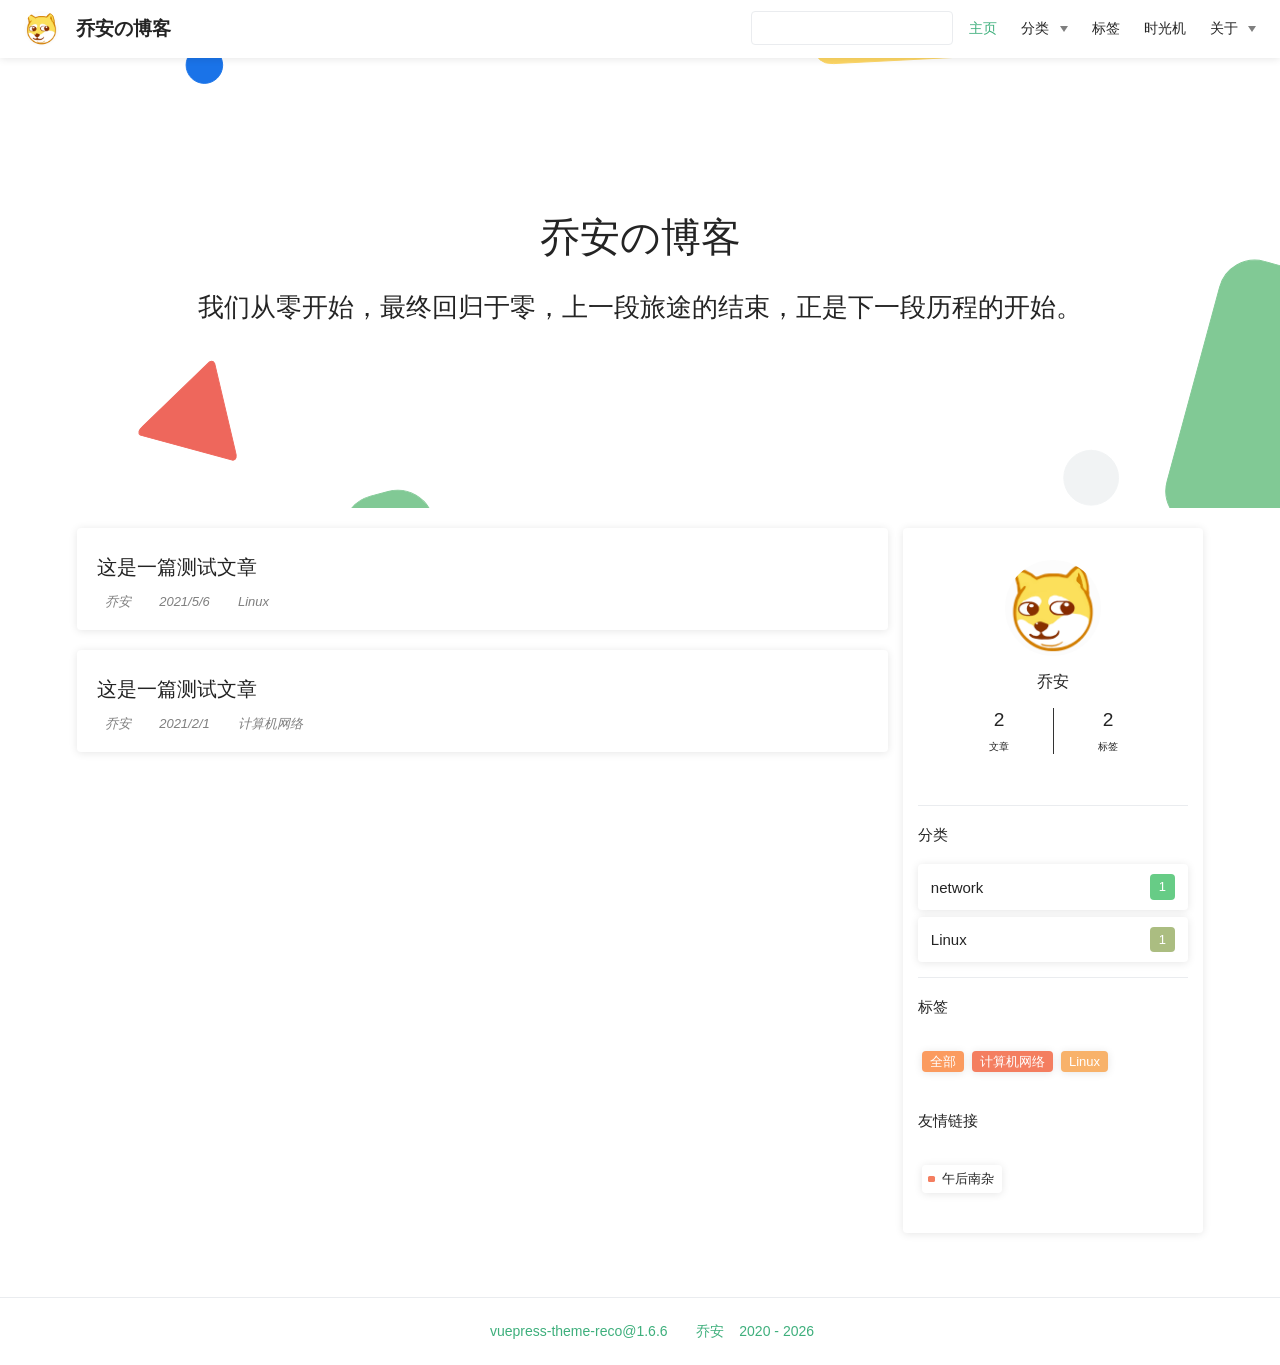
==== commit 79bd53cd: "3" ====
--- a/index.html
+++ b/index.html
@@ -9,7 +9,7 @@
     <meta name="description" content="">
     <meta name="viewport" content="width=device-width,initial-scale=1,user-scalable=no">
     
-    <link rel="preload" href="/assets/css/0.styles.4093e82c.css" as="style"><link rel="preload" href="/assets/js/app.95ff54b9.js" as="script"><link rel="preload" href="/assets/js/3.5bd802db.js" as="script"><link rel="preload" href="/assets/js/1.ab165306.js" as="script"><link rel="preload" href="/assets/js/10.e1c177c4.js" as="script"><link rel="prefetch" href="/assets/js/11.d05c1f98.js"><link rel="prefetch" href="/assets/js/12.6dd4b679.js"><link rel="prefetch" href="/assets/js/4.5d1f5721.js"><link rel="prefetch" href="/assets/js/5.d08bde9e.js"><link rel="prefetch" href="/assets/js/6.65147158.js"><link rel="prefetch" href="/assets/js/7.a89c838d.js"><link rel="prefetch" href="/assets/js/8.1946d1d9.js"><link rel="prefetch" href="/assets/js/9.cb389093.js">
+    <link rel="preload" href="/assets/css/0.styles.4093e82c.css" as="style"><link rel="preload" href="/assets/js/app.70975c8f.js" as="script"><link rel="preload" href="/assets/js/3.69c3e791.js" as="script"><link rel="preload" href="/assets/js/1.e662f526.js" as="script"><link rel="preload" href="/assets/js/10.842fb570.js" as="script"><link rel="prefetch" href="/assets/js/11.412b88cf.js"><link rel="prefetch" href="/assets/js/12.d9b48581.js"><link rel="prefetch" href="/assets/js/4.b45427b6.js"><link rel="prefetch" href="/assets/js/5.f20cfc53.js"><link rel="prefetch" href="/assets/js/6.4be0954e.js"><link rel="prefetch" href="/assets/js/7.aafe49f9.js"><link rel="prefetch" href="/assets/js/8.1946d1d9.js"><link rel="prefetch" href="/assets/js/9.920f8508.js">
     <link rel="stylesheet" href="/assets/css/0.styles.4093e82c.css">
   </head>
   <body>
@@ -21,10 +21,10 @@
   主页
 </a></div><div class="nav-item"><div class="dropdown-wrapper"><a class="dropdown-title"><span class="title"><i class="iconfont reco-category"></i>
       分类
-    </span> <span class="arrow right"></span></a> <ul class="nav-dropdown" style="display:none;"><li class="dropdown-item"><!----> <a href="/categories/Linux/" class="nav-link"><i class="undefined"></i>
+    </span> <span class="arrow right"></span></a> <ul class="nav-dropdown" style="display:none;"><li class="dropdown-item"><!----> <a href="/categories/network/" class="nav-link"><i class="undefined"></i>
+  network
+</a></li><li class="dropdown-item"><!----> <a href="/categories/Linux/" class="nav-link"><i class="undefined"></i>
   Linux
-</a></li><li class="dropdown-item"><!----> <a href="/categories/network/" class="nav-link"><i class="undefined"></i>
-  network
 </a></li></ul></div></div><div class="nav-item"><a href="/tag/" class="nav-link"><i class="iconfont reco-tag"></i>
   标签
 </a></div><div class="nav-item"><a href="/timeline/" class="nav-link"><i class="iconfont reco-date"></i>
@@ -39,10 +39,10 @@
   主页
 </a></div><div class="nav-item"><div class="dropdown-wrapper"><a class="dropdown-title"><span class="title"><i class="iconfont reco-category"></i>
       分类
-    </span> <span class="arrow right"></span></a> <ul class="nav-dropdown" style="display:none;"><li class="dropdown-item"><!----> <a href="/categories/Linux/" class="nav-link"><i class="undefined"></i>
+    </span> <span class="arrow right"></span></a> <ul class="nav-dropdown" style="display:none;"><li class="dropdown-item"><!----> <a href="/categories/network/" class="nav-link"><i class="undefined"></i>
+  network
+</a></li><li class="dropdown-item"><!----> <a href="/categories/Linux/" class="nav-link"><i class="undefined"></i>
   Linux
-</a></li><li class="dropdown-item"><!----> <a href="/categories/network/" class="nav-link"><i class="undefined"></i>
-  network
 </a></li></ul></div></div><div class="nav-item"><a href="/tag/" class="nav-link"><i class="iconfont reco-tag"></i>
   标签
 </a></div><div class="nav-item"><a href="/timeline/" class="nav-link"><i class="iconfont reco-date"></i>
@@ -61,15 +61,13 @@
           我们从零开始，最终回归于零，上一段旅途的结束，正是下一段历程的开始。
         </p></div></div> <div class="home-blog-wrapper"><div class="blog-list"><div class="abstract-wrapper" data-v-5a259143><div class="abstract-item" data-v-ff2c8be0 data-v-5a259143><!----> <div class="title" data-v-ff2c8be0><!----> <a href="/blogs/Linux/20210506.html" data-v-ff2c8be0>这是一篇测试文章</a></div> <div class="abstract" data-v-ff2c8be0></div> <div data-v-1ff7123e data-v-ff2c8be0><i class="iconfont reco-account" data-v-1ff7123e><span data-v-1ff7123e>乔安</span></i> <i class="iconfont reco-date" data-v-1ff7123e><span data-v-1ff7123e>2021/5/6</span></i> <!----> <i class="tags iconfont reco-tag" data-v-1ff7123e><span class="tag-item" data-v-1ff7123e>Linux</span></i></div></div><div class="abstract-item" data-v-ff2c8be0 data-v-5a259143><!----> <div class="title" data-v-ff2c8be0><!----> <a href="/blogs/network/20210201.html" data-v-ff2c8be0>这是一篇测试文章</a></div> <div class="abstract" data-v-ff2c8be0></div> <div data-v-1ff7123e data-v-ff2c8be0><i class="iconfont reco-account" data-v-1ff7123e><span data-v-1ff7123e>乔安</span></i> <i class="iconfont reco-date" data-v-1ff7123e><span data-v-1ff7123e>2021/2/1</span></i> <!----> <i class="tags iconfont reco-tag" data-v-1ff7123e><span class="tag-item" data-v-1ff7123e>计算机网络</span></i></div></div> <div class="pagation pagation" style="display:none;" data-v-094d08e4 data-v-5a259143><div class="pagation-list" data-v-094d08e4><span unselectable="on" class="jump" style="display:none;" data-v-094d08e4>上一页</span> <span class="jump" style="display:none;" data-v-094d08e4>1</span> <span class="ellipsis" style="display:none;" data-v-094d08e4>...</span> <span class="jump bgprimary" data-v-094d08e4>1</span> <span class="ellipsis" style="display:none;" data-v-094d08e4>...</span> <span class="jump" style="display:none;" data-v-094d08e4>1</span> <span class="jump" style="display:none;" data-v-094d08e4>下一页</span> <span class="jumppoint" data-v-094d08e4>跳转至</span> <span class="jumpinp" data-v-094d08e4><input type="text" value="" data-v-094d08e4></span> <span class="jump gobtn" data-v-094d08e4>前往</span></div></div></div></div> <div class="info-wrapper"><div class="personal-info-wrapper" data-v-828910c6><img src="/avatar.png" alt="author-avatar" class="personal-img" data-v-828910c6> <h3 class="name" data-v-828910c6>
     乔安
-  </h3> <div class="num" data-v-828910c6><div data-v-828910c6><h3 data-v-828910c6>2</h3> <h6 data-v-828910c6>文章</h6></div> <div data-v-828910c6><h3 data-v-828910c6>2</h3> <h6 data-v-828910c6>标签</h6></div></div> <ul class="social-links" data-v-828910c6></ul> <hr data-v-828910c6></div> <h4><i class="iconfont reco-category"></i> 分类</h4> <ul class="category-wrapper"><li class="category-item"><a href="/categories/Linux/"><span class="category-name">Linux</span> <span class="post-num" style="background-color:#abbd81;">1</span></a></li><li class="category-item"><a href="/categories/network/"><span class="category-name">network</span> <span class="post-num" style="background-color:#f26d6d;">1</span></a></li></ul> <hr> <h4><i class="iconfont reco-tag"></i> 标签</h4> <div class="tags" data-v-125939b4><span style="background-color:#3498db;display:;" data-v-125939b4>全部</span><span style="background-color:#f26d6d;display:;" data-v-125939b4>Linux</span><span style="background-color:#849b87;display:;" data-v-125939b4>计算机网络</span></div> <h4><i class="iconfont reco-friend"></i> 友情链接</h4> <div class="friend-link-wrapper" data-v-7e691180><div target="_blank" class="friend-link-item" data-v-7e691180><span class="list-style" style="background-color:#849b87;" data-v-7e691180></span>
+  </h3> <div class="num" data-v-828910c6><div data-v-828910c6><h3 data-v-828910c6>2</h3> <h6 data-v-828910c6>文章</h6></div> <div data-v-828910c6><h3 data-v-828910c6>2</h3> <h6 data-v-828910c6>标签</h6></div></div> <ul class="social-links" data-v-828910c6></ul> <hr data-v-828910c6></div> <h4><i class="iconfont reco-category"></i> 分类</h4> <ul class="category-wrapper"><li class="category-item"><a href="/categories/network/"><span class="category-name">network</span> <span class="post-num" style="background-color:#e15b64;">1</span></a></li><li class="category-item"><a href="/categories/Linux/"><span class="category-name">Linux</span> <span class="post-num" style="background-color:#f47e60;">1</span></a></li></ul> <hr> <h4><i class="iconfont reco-tag"></i> 标签</h4> <div class="tags" data-v-125939b4><span style="background-color:#fb9b5f;display:;" data-v-125939b4>全部</span><span style="background-color:#f47e60;display:;" data-v-125939b4>计算机网络</span><span style="background-color:#e15b64;display:;" data-v-125939b4>Linux</span></div> <h4><i class="iconfont reco-friend"></i> 友情链接</h4> <div class="friend-link-wrapper" data-v-7e691180><div target="_blank" class="friend-link-item" data-v-7e691180><span class="list-style" style="background-color:#abbd81;" data-v-7e691180></span>
     午后南杂
-    <div class="popup-window-wrapper" data-v-7e691180 data-v-7e691180><div class="popup-window" style="left:0;top:0;" data-v-7e691180><div class="logo" data-v-7e691180><img src="//1.gravatar.com/avatar/96c4520adcd6c7233dd9886bef10d862?s=50&amp;amp;d=mm&amp;amp;r=x" data-v-7e691180></div> <div class="info" data-v-7e691180><div class="title" data-v-7e691180><h4 data-v-7e691180>午后南杂</h4> <a href="https://www.recoluan.com" target="_blank" class="btn-go" style="background-color:#849b87;" data-v-7e691180>GO</a></div> <p data-v-7e691180>Enjoy when you can, and endure when you must.</p></div></div></div></div><div target="_blank" class="friend-link-item" data-v-7e691180><span class="list-style" style="background-color:#f8b26a;" data-v-7e691180></span>
-    vuepress-theme-reco
-    <div class="popup-window-wrapper" data-v-7e691180 data-v-7e691180><div class="popup-window" style="left:0;top:0;" data-v-7e691180><div class="logo" data-v-7e691180><img src="//1.gravatar.com/avatar/d41d8cd98f00b204e9800998ecf8427e?s=50&amp;amp;d=mm&amp;amp;r=x" data-v-7e691180></div> <div class="info" data-v-7e691180><div class="title" data-v-7e691180><h4 data-v-7e691180>vuepress-theme-reco</h4> <a href="https://vuepress-theme-reco.recoluan.com" target="_blank" class="btn-go" style="background-color:#f8b26a;" data-v-7e691180>GO</a></div> <p data-v-7e691180>A simple and beautiful vuepress Blog &amp; Doc theme.</p></div></div></div></div></div></div></div> <div custom="" class="home-center content__default"></div></div> <div class="footer-wrapper footer" data-v-0a3fd326><span data-v-0a3fd326><i class="iconfont reco-theme" data-v-0a3fd326></i> <a target="blank" href="https://vuepress-theme-reco.recoluan.com" data-v-0a3fd326>vuepress-theme-reco@1.6.6</a></span> <!----> <span data-v-0a3fd326><i class="iconfont reco-copyright" data-v-0a3fd326></i> <a data-v-0a3fd326><span data-v-0a3fd326>乔安</span>
+    <div class="popup-window-wrapper" data-v-7e691180 data-v-7e691180><div class="popup-window" style="left:0;top:0;" data-v-7e691180><div class="logo" data-v-7e691180><img src="//1.gravatar.com/avatar/d41d8cd98f00b204e9800998ecf8427e?s=50&amp;amp;d=mm&amp;amp;r=x" data-v-7e691180></div> <div class="info" data-v-7e691180><div class="title" data-v-7e691180><h4 data-v-7e691180>午后南杂</h4> <a href="https://www.recoluan.com" target="_blank" class="btn-go" style="background-color:#abbd81;" data-v-7e691180>GO</a></div> <p data-v-7e691180>repo主题作者.</p></div></div></div></div></div></div></div> <div custom="" class="home-center content__default"></div></div> <div class="footer-wrapper footer" data-v-0a3fd326><span data-v-0a3fd326><i class="iconfont reco-theme" data-v-0a3fd326></i> <a target="blank" href="https://vuepress-theme-reco.recoluan.com" data-v-0a3fd326>vuepress-theme-reco@1.6.6</a></span> <!----> <span data-v-0a3fd326><i class="iconfont reco-copyright" data-v-0a3fd326></i> <a data-v-0a3fd326><span data-v-0a3fd326>乔安</span>
         
       <span data-v-0a3fd326>2020 - </span>
       2021
     </a></span> <span style="display:none;" data-v-0a3fd326><i class="iconfont reco-eye" data-v-0a3fd326></i> <span id="/" data-flag-title="Your Article Title" class="leancloud-visitors" data-v-0a3fd326><a class="leancloud-visitors-count"></a></span></span> <!----> <div class="comments-wrapper" style="display:none;" data-v-0a3fd326><!----></div></div></div></div></div></div><div class="global-ui"><div class="back-to-ceiling" style="right:1rem;bottom:6rem;width:2.5rem;height:2.5rem;border-radius:.25rem;line-height:2.5rem;display:none;" data-v-c6073ba8 data-v-c6073ba8><svg t="1574745035067" viewBox="0 0 1024 1024" version="1.1" xmlns="http://www.w3.org/2000/svg" p-id="5404" class="icon" data-v-c6073ba8><path d="M526.60727968 10.90185116a27.675 27.675 0 0 0-29.21455937 0c-131.36607665 82.28402758-218.69155461 228.01873535-218.69155402 394.07834331a462.20625001 462.20625001 0 0 0 5.36959153 69.94390903c1.00431239 6.55289093-0.34802892 13.13561351-3.76865779 18.80351572-32.63518765 54.11355614-51.75690182 118.55860487-51.7569018 187.94566865a371.06718723 371.06718723 0 0 0 11.50484808 91.98906777c6.53300375 25.50556257 41.68394495 28.14064038 52.69160883 4.22606766 17.37162448-37.73630017 42.14135425-72.50938081 72.80769204-103.21549295 2.18761121 3.04276886 4.15646224 6.24463696 6.40373557 9.22774369a1871.4375 1871.4375 0 0 0 140.04691725 5.34970492 1866.36093723 1866.36093723 0 0 0 140.04691723-5.34970492c2.24727335-2.98310674 4.21612437-6.18497483 6.3937923-9.2178004 30.66633723 30.70611158 55.4360664 65.4791928 72.80769147 103.21549355 11.00766384 23.91457269 46.15860503 21.27949489 52.69160879-4.22606768a371.15156223 371.15156223 0 0 0 11.514792-91.99901164c0-69.36717486-19.13165746-133.82216804-51.75690182-187.92578088-3.42062944-5.66790279-4.76302748-12.26056868-3.76865837-18.80351632a462.20625001 462.20625001 0 0 0 5.36959269-69.943909c-0.00994388-166.08943902-87.32547796-311.81420293-218.6915546-394.09823051zM605.93803103 357.87693858a93.93749974 93.93749974 0 1 1-187.89594924 6.1e-7 93.93749974 93.93749974 0 0 1 187.89594924-6.1e-7z" p-id="5405" data-v-c6073ba8></path><path d="M429.50777625 765.63860547C429.50777625 803.39355007 466.44236686 1000.39046097 512.00932183 1000.39046097c45.56695499 0 82.4922232-197.00623328 82.5015456-234.7518555 0-37.75494459-36.9345906-68.35043303-82.4922232-68.34111062-45.57627738-0.00932239-82.52019037 30.59548842-82.51086798 68.34111062z" p-id="5406" data-v-c6073ba8></path></svg></div></div></div>
-    <script src="/assets/js/app.95ff54b9.js" defer></script><script src="/assets/js/3.5bd802db.js" defer></script><script src="/assets/js/1.ab165306.js" defer></script><script src="/assets/js/10.e1c177c4.js" defer></script>
+    <script src="/assets/js/app.70975c8f.js" defer></script><script src="/assets/js/3.69c3e791.js" defer></script><script src="/assets/js/1.e662f526.js" defer></script><script src="/assets/js/10.842fb570.js" defer></script>
   </body>
 </html>
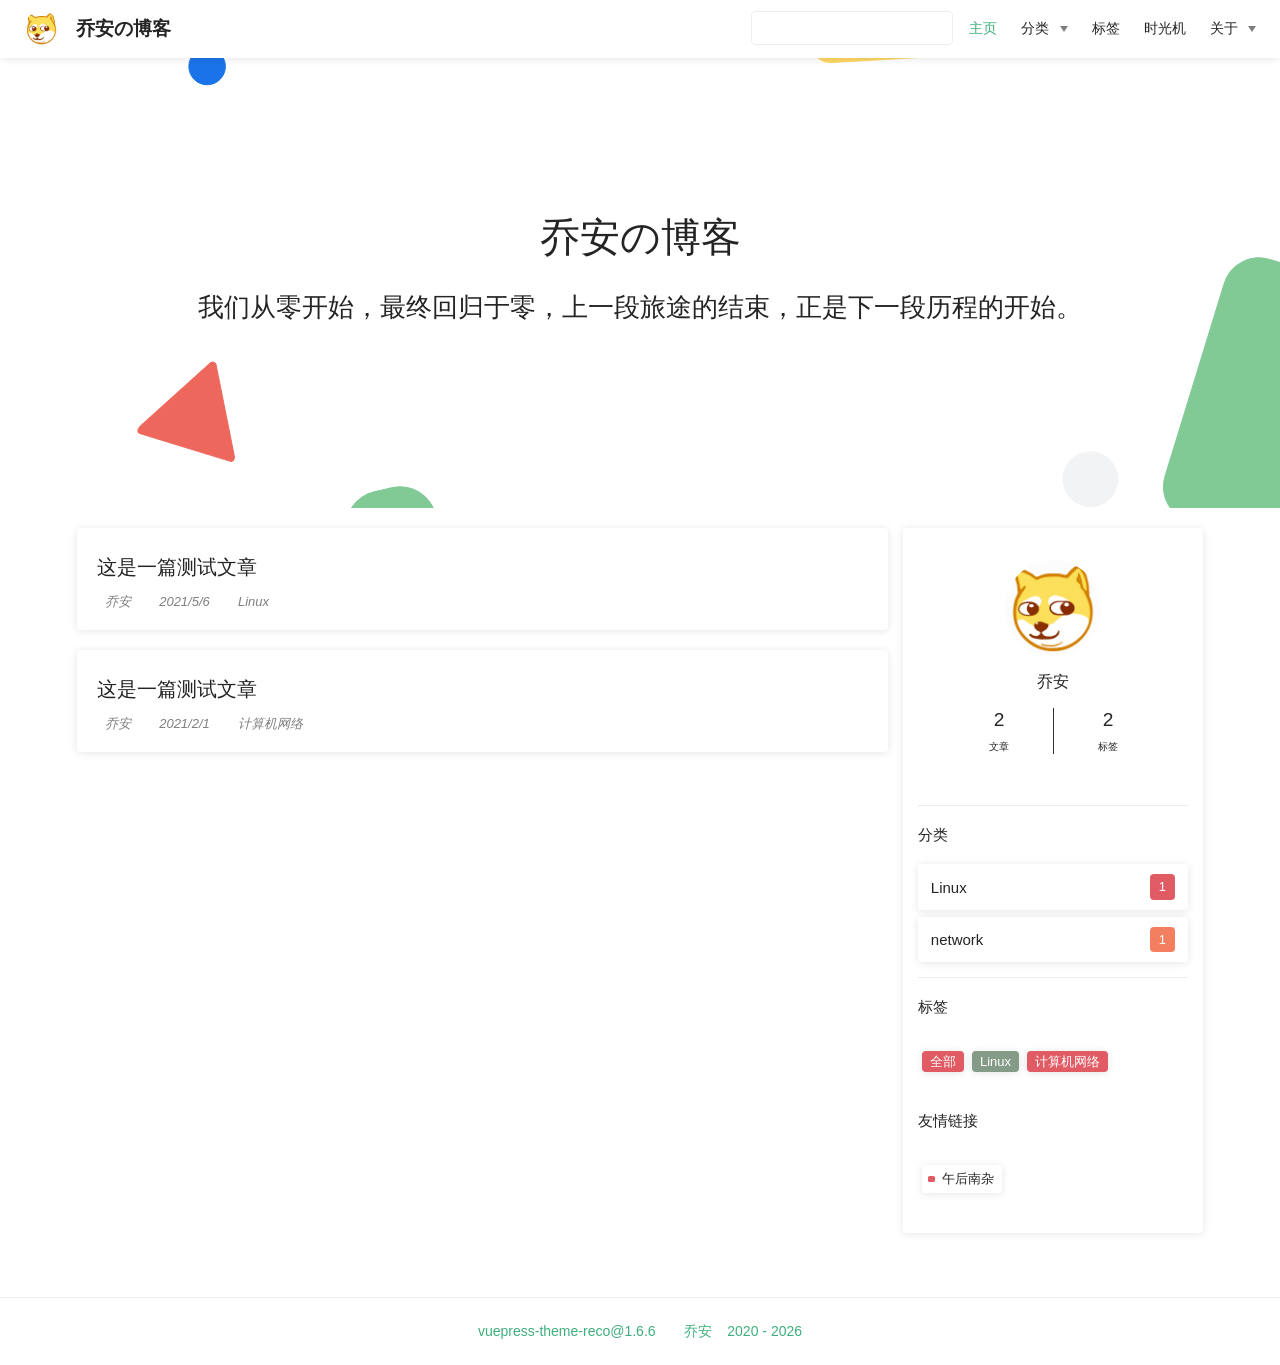
==== commit 13414e51: "4" ====
--- a/index.html
+++ b/index.html
@@ -5,11 +5,11 @@
     <meta name="viewport" content="width=device-width,initial-scale=1">
     <title>乔安の博客</title>
     <meta name="generator" content="VuePress 1.8.2">
-    <link rel="icon" href="/favicon.ico">
+    <link rel="icon" href="/logo.png">
     <meta name="description" content="">
     <meta name="viewport" content="width=device-width,initial-scale=1,user-scalable=no">
     
-    <link rel="preload" href="/assets/css/0.styles.4093e82c.css" as="style"><link rel="preload" href="/assets/js/app.70975c8f.js" as="script"><link rel="preload" href="/assets/js/3.69c3e791.js" as="script"><link rel="preload" href="/assets/js/1.e662f526.js" as="script"><link rel="preload" href="/assets/js/10.842fb570.js" as="script"><link rel="prefetch" href="/assets/js/11.412b88cf.js"><link rel="prefetch" href="/assets/js/12.d9b48581.js"><link rel="prefetch" href="/assets/js/4.b45427b6.js"><link rel="prefetch" href="/assets/js/5.f20cfc53.js"><link rel="prefetch" href="/assets/js/6.4be0954e.js"><link rel="prefetch" href="/assets/js/7.aafe49f9.js"><link rel="prefetch" href="/assets/js/8.1946d1d9.js"><link rel="prefetch" href="/assets/js/9.920f8508.js">
+    <link rel="preload" href="/assets/css/0.styles.4093e82c.css" as="style"><link rel="preload" href="/assets/js/app.37f0a9b7.js" as="script"><link rel="preload" href="/assets/js/3.69c3e791.js" as="script"><link rel="preload" href="/assets/js/1.e662f526.js" as="script"><link rel="preload" href="/assets/js/10.138e960c.js" as="script"><link rel="prefetch" href="/assets/js/11.da9ce754.js"><link rel="prefetch" href="/assets/js/12.d9b48581.js"><link rel="prefetch" href="/assets/js/4.b45427b6.js"><link rel="prefetch" href="/assets/js/5.f20cfc53.js"><link rel="prefetch" href="/assets/js/6.4be0954e.js"><link rel="prefetch" href="/assets/js/7.aafe49f9.js"><link rel="prefetch" href="/assets/js/8.1946d1d9.js"><link rel="prefetch" href="/assets/js/9.920f8508.js">
     <link rel="stylesheet" href="/assets/css/0.styles.4093e82c.css">
   </head>
   <body>
@@ -21,10 +21,10 @@
   主页
 </a></div><div class="nav-item"><div class="dropdown-wrapper"><a class="dropdown-title"><span class="title"><i class="iconfont reco-category"></i>
       分类
-    </span> <span class="arrow right"></span></a> <ul class="nav-dropdown" style="display:none;"><li class="dropdown-item"><!----> <a href="/categories/network/" class="nav-link"><i class="undefined"></i>
+    </span> <span class="arrow right"></span></a> <ul class="nav-dropdown" style="display:none;"><li class="dropdown-item"><!----> <a href="/categories/Linux/" class="nav-link"><i class="undefined"></i>
+  Linux
+</a></li><li class="dropdown-item"><!----> <a href="/categories/network/" class="nav-link"><i class="undefined"></i>
   network
-</a></li><li class="dropdown-item"><!----> <a href="/categories/Linux/" class="nav-link"><i class="undefined"></i>
-  Linux
 </a></li></ul></div></div><div class="nav-item"><a href="/tag/" class="nav-link"><i class="iconfont reco-tag"></i>
   标签
 </a></div><div class="nav-item"><a href="/timeline/" class="nav-link"><i class="iconfont reco-date"></i>
@@ -39,10 +39,10 @@
   主页
 </a></div><div class="nav-item"><div class="dropdown-wrapper"><a class="dropdown-title"><span class="title"><i class="iconfont reco-category"></i>
       分类
-    </span> <span class="arrow right"></span></a> <ul class="nav-dropdown" style="display:none;"><li class="dropdown-item"><!----> <a href="/categories/network/" class="nav-link"><i class="undefined"></i>
+    </span> <span class="arrow right"></span></a> <ul class="nav-dropdown" style="display:none;"><li class="dropdown-item"><!----> <a href="/categories/Linux/" class="nav-link"><i class="undefined"></i>
+  Linux
+</a></li><li class="dropdown-item"><!----> <a href="/categories/network/" class="nav-link"><i class="undefined"></i>
   network
-</a></li><li class="dropdown-item"><!----> <a href="/categories/Linux/" class="nav-link"><i class="undefined"></i>
-  Linux
 </a></li></ul></div></div><div class="nav-item"><a href="/tag/" class="nav-link"><i class="iconfont reco-tag"></i>
   标签
 </a></div><div class="nav-item"><a href="/timeline/" class="nav-link"><i class="iconfont reco-date"></i>
@@ -61,13 +61,13 @@
           我们从零开始，最终回归于零，上一段旅途的结束，正是下一段历程的开始。
         </p></div></div> <div class="home-blog-wrapper"><div class="blog-list"><div class="abstract-wrapper" data-v-5a259143><div class="abstract-item" data-v-ff2c8be0 data-v-5a259143><!----> <div class="title" data-v-ff2c8be0><!----> <a href="/blogs/Linux/20210506.html" data-v-ff2c8be0>这是一篇测试文章</a></div> <div class="abstract" data-v-ff2c8be0></div> <div data-v-1ff7123e data-v-ff2c8be0><i class="iconfont reco-account" data-v-1ff7123e><span data-v-1ff7123e>乔安</span></i> <i class="iconfont reco-date" data-v-1ff7123e><span data-v-1ff7123e>2021/5/6</span></i> <!----> <i class="tags iconfont reco-tag" data-v-1ff7123e><span class="tag-item" data-v-1ff7123e>Linux</span></i></div></div><div class="abstract-item" data-v-ff2c8be0 data-v-5a259143><!----> <div class="title" data-v-ff2c8be0><!----> <a href="/blogs/network/20210201.html" data-v-ff2c8be0>这是一篇测试文章</a></div> <div class="abstract" data-v-ff2c8be0></div> <div data-v-1ff7123e data-v-ff2c8be0><i class="iconfont reco-account" data-v-1ff7123e><span data-v-1ff7123e>乔安</span></i> <i class="iconfont reco-date" data-v-1ff7123e><span data-v-1ff7123e>2021/2/1</span></i> <!----> <i class="tags iconfont reco-tag" data-v-1ff7123e><span class="tag-item" data-v-1ff7123e>计算机网络</span></i></div></div> <div class="pagation pagation" style="display:none;" data-v-094d08e4 data-v-5a259143><div class="pagation-list" data-v-094d08e4><span unselectable="on" class="jump" style="display:none;" data-v-094d08e4>上一页</span> <span class="jump" style="display:none;" data-v-094d08e4>1</span> <span class="ellipsis" style="display:none;" data-v-094d08e4>...</span> <span class="jump bgprimary" data-v-094d08e4>1</span> <span class="ellipsis" style="display:none;" data-v-094d08e4>...</span> <span class="jump" style="display:none;" data-v-094d08e4>1</span> <span class="jump" style="display:none;" data-v-094d08e4>下一页</span> <span class="jumppoint" data-v-094d08e4>跳转至</span> <span class="jumpinp" data-v-094d08e4><input type="text" value="" data-v-094d08e4></span> <span class="jump gobtn" data-v-094d08e4>前往</span></div></div></div></div> <div class="info-wrapper"><div class="personal-info-wrapper" data-v-828910c6><img src="/avatar.png" alt="author-avatar" class="personal-img" data-v-828910c6> <h3 class="name" data-v-828910c6>
     乔安
-  </h3> <div class="num" data-v-828910c6><div data-v-828910c6><h3 data-v-828910c6>2</h3> <h6 data-v-828910c6>文章</h6></div> <div data-v-828910c6><h3 data-v-828910c6>2</h3> <h6 data-v-828910c6>标签</h6></div></div> <ul class="social-links" data-v-828910c6></ul> <hr data-v-828910c6></div> <h4><i class="iconfont reco-category"></i> 分类</h4> <ul class="category-wrapper"><li class="category-item"><a href="/categories/network/"><span class="category-name">network</span> <span class="post-num" style="background-color:#e15b64;">1</span></a></li><li class="category-item"><a href="/categories/Linux/"><span class="category-name">Linux</span> <span class="post-num" style="background-color:#f47e60;">1</span></a></li></ul> <hr> <h4><i class="iconfont reco-tag"></i> 标签</h4> <div class="tags" data-v-125939b4><span style="background-color:#fb9b5f;display:;" data-v-125939b4>全部</span><span style="background-color:#f47e60;display:;" data-v-125939b4>计算机网络</span><span style="background-color:#e15b64;display:;" data-v-125939b4>Linux</span></div> <h4><i class="iconfont reco-friend"></i> 友情链接</h4> <div class="friend-link-wrapper" data-v-7e691180><div target="_blank" class="friend-link-item" data-v-7e691180><span class="list-style" style="background-color:#abbd81;" data-v-7e691180></span>
+  </h3> <div class="num" data-v-828910c6><div data-v-828910c6><h3 data-v-828910c6>2</h3> <h6 data-v-828910c6>文章</h6></div> <div data-v-828910c6><h3 data-v-828910c6>2</h3> <h6 data-v-828910c6>标签</h6></div></div> <ul class="social-links" data-v-828910c6></ul> <hr data-v-828910c6></div> <h4><i class="iconfont reco-category"></i> 分类</h4> <ul class="category-wrapper"><li class="category-item"><a href="/categories/Linux/"><span class="category-name">Linux</span> <span class="post-num" style="background-color:#abbd81;">1</span></a></li><li class="category-item"><a href="/categories/network/"><span class="category-name">network</span> <span class="post-num" style="background-color:#f26d6d;">1</span></a></li></ul> <hr> <h4><i class="iconfont reco-tag"></i> 标签</h4> <div class="tags" data-v-125939b4><span style="background-color:#f47e60;display:;" data-v-125939b4>全部</span><span style="background-color:#f26d6d;display:;" data-v-125939b4>Linux</span><span style="background-color:#f8b26a;display:;" data-v-125939b4>计算机网络</span></div> <h4><i class="iconfont reco-friend"></i> 友情链接</h4> <div class="friend-link-wrapper" data-v-7e691180><div target="_blank" class="friend-link-item" data-v-7e691180><span class="list-style" style="background-color:#67cc86;" data-v-7e691180></span>
     午后南杂
-    <div class="popup-window-wrapper" data-v-7e691180 data-v-7e691180><div class="popup-window" style="left:0;top:0;" data-v-7e691180><div class="logo" data-v-7e691180><img src="//1.gravatar.com/avatar/d41d8cd98f00b204e9800998ecf8427e?s=50&amp;amp;d=mm&amp;amp;r=x" data-v-7e691180></div> <div class="info" data-v-7e691180><div class="title" data-v-7e691180><h4 data-v-7e691180>午后南杂</h4> <a href="https://www.recoluan.com" target="_blank" class="btn-go" style="background-color:#abbd81;" data-v-7e691180>GO</a></div> <p data-v-7e691180>repo主题作者.</p></div></div></div></div></div></div></div> <div custom="" class="home-center content__default"></div></div> <div class="footer-wrapper footer" data-v-0a3fd326><span data-v-0a3fd326><i class="iconfont reco-theme" data-v-0a3fd326></i> <a target="blank" href="https://vuepress-theme-reco.recoluan.com" data-v-0a3fd326>vuepress-theme-reco@1.6.6</a></span> <!----> <span data-v-0a3fd326><i class="iconfont reco-copyright" data-v-0a3fd326></i> <a data-v-0a3fd326><span data-v-0a3fd326>乔安</span>
+    <div class="popup-window-wrapper" data-v-7e691180 data-v-7e691180><div class="popup-window" style="left:0;top:0;" data-v-7e691180><div class="logo" data-v-7e691180><img src="//1.gravatar.com/avatar/d41d8cd98f00b204e9800998ecf8427e?s=50&amp;amp;d=mm&amp;amp;r=x" data-v-7e691180></div> <div class="info" data-v-7e691180><div class="title" data-v-7e691180><h4 data-v-7e691180>午后南杂</h4> <a href="https://www.recoluan.com" target="_blank" class="btn-go" style="background-color:#67cc86;" data-v-7e691180>GO</a></div> <p data-v-7e691180>repo主题作者.</p></div></div></div></div></div></div></div> <div custom="" class="home-center content__default"></div></div> <div class="footer-wrapper footer" data-v-0a3fd326><span data-v-0a3fd326><i class="iconfont reco-theme" data-v-0a3fd326></i> <a target="blank" href="https://vuepress-theme-reco.recoluan.com" data-v-0a3fd326>vuepress-theme-reco@1.6.6</a></span> <!----> <span data-v-0a3fd326><i class="iconfont reco-copyright" data-v-0a3fd326></i> <a data-v-0a3fd326><span data-v-0a3fd326>乔安</span>
         
       <span data-v-0a3fd326>2020 - </span>
       2021
-    </a></span> <span style="display:none;" data-v-0a3fd326><i class="iconfont reco-eye" data-v-0a3fd326></i> <span id="/" data-flag-title="Your Article Title" class="leancloud-visitors" data-v-0a3fd326><a class="leancloud-visitors-count"></a></span></span> <!----> <div class="comments-wrapper" style="display:none;" data-v-0a3fd326><!----></div></div></div></div></div></div><div class="global-ui"><div class="back-to-ceiling" style="right:1rem;bottom:6rem;width:2.5rem;height:2.5rem;border-radius:.25rem;line-height:2.5rem;display:none;" data-v-c6073ba8 data-v-c6073ba8><svg t="1574745035067" viewBox="0 0 1024 1024" version="1.1" xmlns="http://www.w3.org/2000/svg" p-id="5404" class="icon" data-v-c6073ba8><path d="M526.60727968 10.90185116a27.675 27.675 0 0 0-29.21455937 0c-131.36607665 82.28402758-218.69155461 228.01873535-218.69155402 394.07834331a462.20625001 462.20625001 0 0 0 5.36959153 69.94390903c1.00431239 6.55289093-0.34802892 13.13561351-3.76865779 18.80351572-32.63518765 54.11355614-51.75690182 118.55860487-51.7569018 187.94566865a371.06718723 371.06718723 0 0 0 11.50484808 91.98906777c6.53300375 25.50556257 41.68394495 28.14064038 52.69160883 4.22606766 17.37162448-37.73630017 42.14135425-72.50938081 72.80769204-103.21549295 2.18761121 3.04276886 4.15646224 6.24463696 6.40373557 9.22774369a1871.4375 1871.4375 0 0 0 140.04691725 5.34970492 1866.36093723 1866.36093723 0 0 0 140.04691723-5.34970492c2.24727335-2.98310674 4.21612437-6.18497483 6.3937923-9.2178004 30.66633723 30.70611158 55.4360664 65.4791928 72.80769147 103.21549355 11.00766384 23.91457269 46.15860503 21.27949489 52.69160879-4.22606768a371.15156223 371.15156223 0 0 0 11.514792-91.99901164c0-69.36717486-19.13165746-133.82216804-51.75690182-187.92578088-3.42062944-5.66790279-4.76302748-12.26056868-3.76865837-18.80351632a462.20625001 462.20625001 0 0 0 5.36959269-69.943909c-0.00994388-166.08943902-87.32547796-311.81420293-218.6915546-394.09823051zM605.93803103 357.87693858a93.93749974 93.93749974 0 1 1-187.89594924 6.1e-7 93.93749974 93.93749974 0 0 1 187.89594924-6.1e-7z" p-id="5405" data-v-c6073ba8></path><path d="M429.50777625 765.63860547C429.50777625 803.39355007 466.44236686 1000.39046097 512.00932183 1000.39046097c45.56695499 0 82.4922232-197.00623328 82.5015456-234.7518555 0-37.75494459-36.9345906-68.35043303-82.4922232-68.34111062-45.57627738-0.00932239-82.52019037 30.59548842-82.51086798 68.34111062z" p-id="5406" data-v-c6073ba8></path></svg></div></div></div>
-    <script src="/assets/js/app.70975c8f.js" defer></script><script src="/assets/js/3.69c3e791.js" defer></script><script src="/assets/js/1.e662f526.js" defer></script><script src="/assets/js/10.842fb570.js" defer></script>
+    </a></span> <span style="display:;" data-v-0a3fd326><i class="iconfont reco-eye" data-v-0a3fd326></i> <span id="/" data-flag-title="Your Article Title" class="leancloud-visitors" data-v-0a3fd326><a class="leancloud-visitors-count"></a></span></span> <!----> <div class="comments-wrapper" style="display:none;" data-v-0a3fd326><!----></div></div></div></div></div></div><div class="global-ui"><div class="back-to-ceiling" style="right:1rem;bottom:6rem;width:2.5rem;height:2.5rem;border-radius:.25rem;line-height:2.5rem;display:none;" data-v-c6073ba8 data-v-c6073ba8><svg t="1574745035067" viewBox="0 0 1024 1024" version="1.1" xmlns="http://www.w3.org/2000/svg" p-id="5404" class="icon" data-v-c6073ba8><path d="M526.60727968 10.90185116a27.675 27.675 0 0 0-29.21455937 0c-131.36607665 82.28402758-218.69155461 228.01873535-218.69155402 394.07834331a462.20625001 462.20625001 0 0 0 5.36959153 69.94390903c1.00431239 6.55289093-0.34802892 13.13561351-3.76865779 18.80351572-32.63518765 54.11355614-51.75690182 118.55860487-51.7569018 187.94566865a371.06718723 371.06718723 0 0 0 11.50484808 91.98906777c6.53300375 25.50556257 41.68394495 28.14064038 52.69160883 4.22606766 17.37162448-37.73630017 42.14135425-72.50938081 72.80769204-103.21549295 2.18761121 3.04276886 4.15646224 6.24463696 6.40373557 9.22774369a1871.4375 1871.4375 0 0 0 140.04691725 5.34970492 1866.36093723 1866.36093723 0 0 0 140.04691723-5.34970492c2.24727335-2.98310674 4.21612437-6.18497483 6.3937923-9.2178004 30.66633723 30.70611158 55.4360664 65.4791928 72.80769147 103.21549355 11.00766384 23.91457269 46.15860503 21.27949489 52.69160879-4.22606768a371.15156223 371.15156223 0 0 0 11.514792-91.99901164c0-69.36717486-19.13165746-133.82216804-51.75690182-187.92578088-3.42062944-5.66790279-4.76302748-12.26056868-3.76865837-18.80351632a462.20625001 462.20625001 0 0 0 5.36959269-69.943909c-0.00994388-166.08943902-87.32547796-311.81420293-218.6915546-394.09823051zM605.93803103 357.87693858a93.93749974 93.93749974 0 1 1-187.89594924 6.1e-7 93.93749974 93.93749974 0 0 1 187.89594924-6.1e-7z" p-id="5405" data-v-c6073ba8></path><path d="M429.50777625 765.63860547C429.50777625 803.39355007 466.44236686 1000.39046097 512.00932183 1000.39046097c45.56695499 0 82.4922232-197.00623328 82.5015456-234.7518555 0-37.75494459-36.9345906-68.35043303-82.4922232-68.34111062-45.57627738-0.00932239-82.52019037 30.59548842-82.51086798 68.34111062z" p-id="5406" data-v-c6073ba8></path></svg></div></div></div>
+    <script src="/assets/js/app.37f0a9b7.js" defer></script><script src="/assets/js/3.69c3e791.js" defer></script><script src="/assets/js/1.e662f526.js" defer></script><script src="/assets/js/10.138e960c.js" defer></script>
   </body>
 </html>
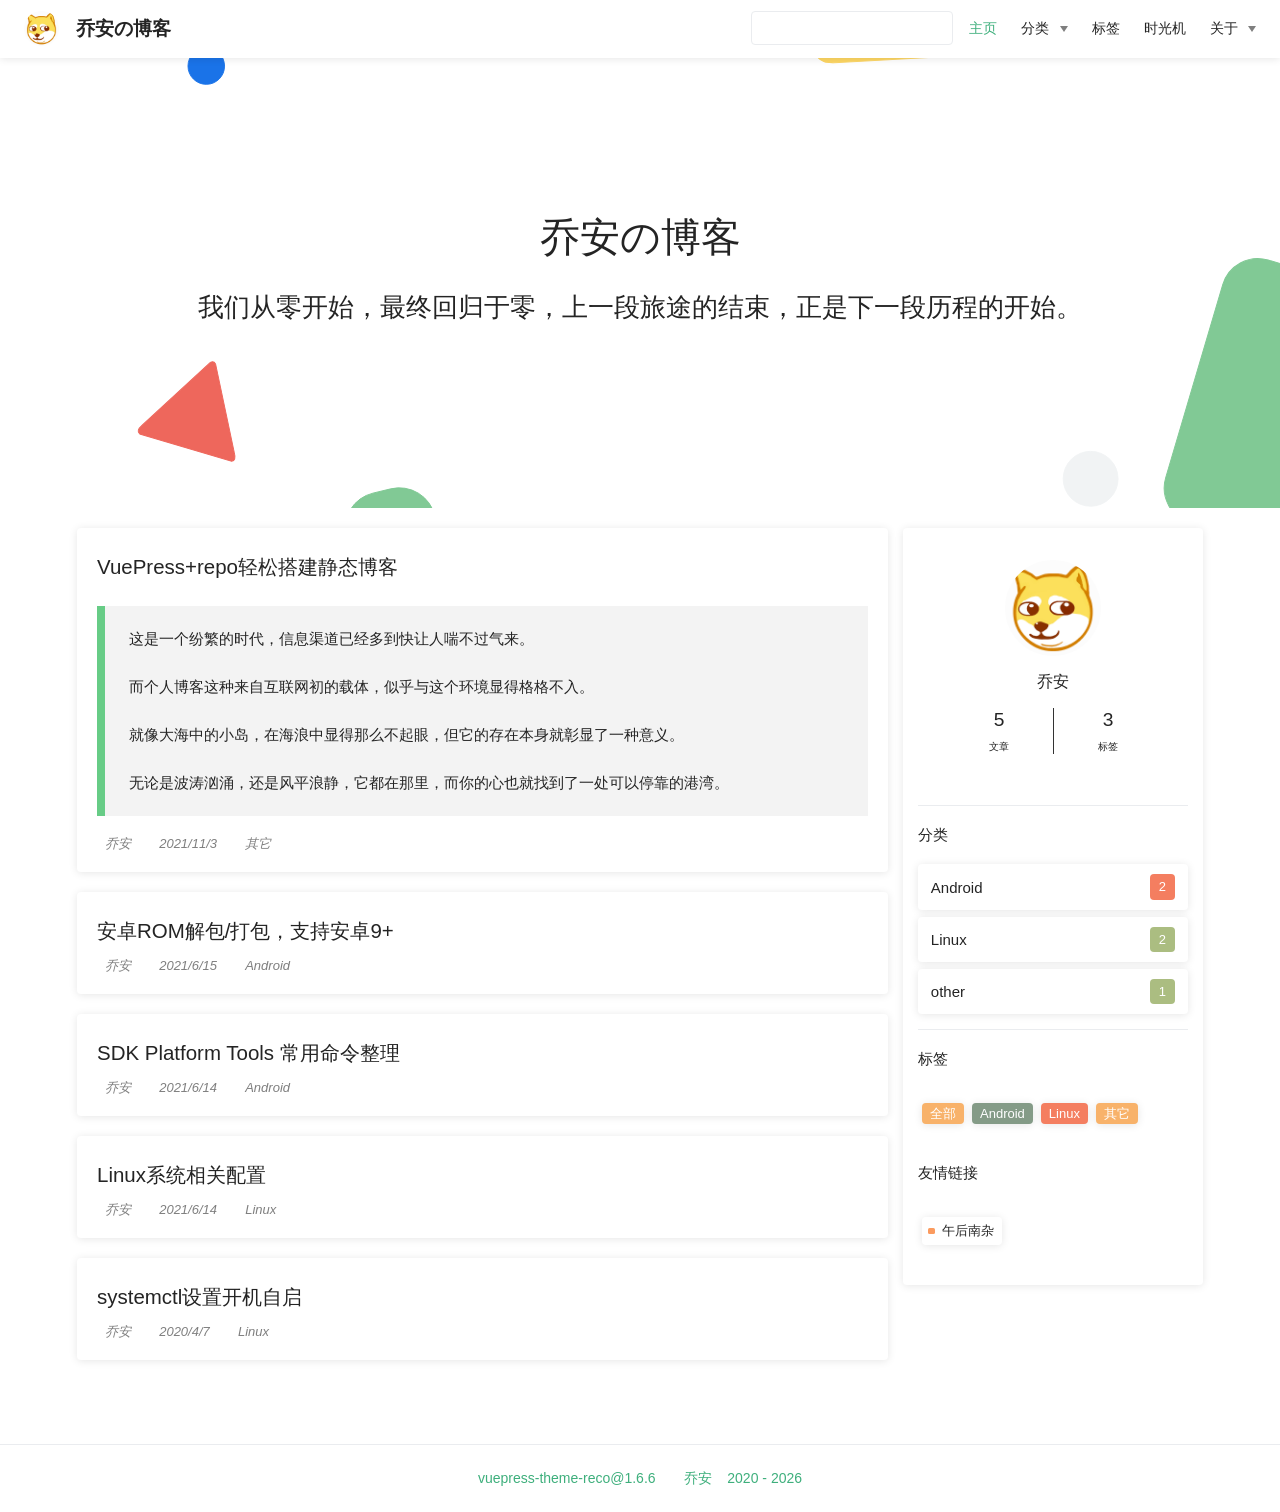
==== commit 81dc6690: "5" ====
--- a/index.html
+++ b/index.html
@@ -9,7 +9,7 @@
     <meta name="description" content="">
     <meta name="viewport" content="width=device-width,initial-scale=1,user-scalable=no">
     
-    <link rel="preload" href="/assets/css/0.styles.4093e82c.css" as="style"><link rel="preload" href="/assets/js/app.37f0a9b7.js" as="script"><link rel="preload" href="/assets/js/3.69c3e791.js" as="script"><link rel="preload" href="/assets/js/1.e662f526.js" as="script"><link rel="preload" href="/assets/js/10.138e960c.js" as="script"><link rel="prefetch" href="/assets/js/11.da9ce754.js"><link rel="prefetch" href="/assets/js/12.d9b48581.js"><link rel="prefetch" href="/assets/js/4.b45427b6.js"><link rel="prefetch" href="/assets/js/5.f20cfc53.js"><link rel="prefetch" href="/assets/js/6.4be0954e.js"><link rel="prefetch" href="/assets/js/7.aafe49f9.js"><link rel="prefetch" href="/assets/js/8.1946d1d9.js"><link rel="prefetch" href="/assets/js/9.920f8508.js">
+    <link rel="preload" href="/assets/css/0.styles.4093e82c.css" as="style"><link rel="preload" href="/assets/js/app.6caad2bd.js" as="script"><link rel="preload" href="/assets/js/3.69c3e791.js" as="script"><link rel="preload" href="/assets/js/1.e662f526.js" as="script"><link rel="preload" href="/assets/js/10.842fb570.js" as="script"><link rel="prefetch" href="/assets/js/11.4e306def.js"><link rel="prefetch" href="/assets/js/12.f05988b7.js"><link rel="prefetch" href="/assets/js/13.bdcf2263.js"><link rel="prefetch" href="/assets/js/14.6578a107.js"><link rel="prefetch" href="/assets/js/15.fe0b8d27.js"><link rel="prefetch" href="/assets/js/4.b45427b6.js"><link rel="prefetch" href="/assets/js/5.f20cfc53.js"><link rel="prefetch" href="/assets/js/6.4be0954e.js"><link rel="prefetch" href="/assets/js/7.aafe49f9.js"><link rel="prefetch" href="/assets/js/8.a2401e22.js"><link rel="prefetch" href="/assets/js/9.920f8508.js">
     <link rel="stylesheet" href="/assets/css/0.styles.4093e82c.css">
   </head>
   <body>
@@ -21,10 +21,12 @@
   主页
 </a></div><div class="nav-item"><div class="dropdown-wrapper"><a class="dropdown-title"><span class="title"><i class="iconfont reco-category"></i>
       分类
-    </span> <span class="arrow right"></span></a> <ul class="nav-dropdown" style="display:none;"><li class="dropdown-item"><!----> <a href="/categories/Linux/" class="nav-link"><i class="undefined"></i>
+    </span> <span class="arrow right"></span></a> <ul class="nav-dropdown" style="display:none;"><li class="dropdown-item"><!----> <a href="/categories/Android/" class="nav-link"><i class="undefined"></i>
+  Android
+</a></li><li class="dropdown-item"><!----> <a href="/categories/Linux/" class="nav-link"><i class="undefined"></i>
   Linux
-</a></li><li class="dropdown-item"><!----> <a href="/categories/network/" class="nav-link"><i class="undefined"></i>
-  network
+</a></li><li class="dropdown-item"><!----> <a href="/categories/other/" class="nav-link"><i class="undefined"></i>
+  other
 </a></li></ul></div></div><div class="nav-item"><a href="/tag/" class="nav-link"><i class="iconfont reco-tag"></i>
   标签
 </a></div><div class="nav-item"><a href="/timeline/" class="nav-link"><i class="iconfont reco-date"></i>
@@ -35,14 +37,16 @@
   GitHub
   <span><svg xmlns="http://www.w3.org/2000/svg" aria-hidden="true" focusable="false" x="0px" y="0px" viewBox="0 0 100 100" width="15" height="15" class="icon outbound"><path fill="currentColor" d="M18.8,85.1h56l0,0c2.2,0,4-1.8,4-4v-32h-8v28h-48v-48h28v-8h-32l0,0c-2.2,0-4,1.8-4,4v56C14.8,83.3,16.6,85.1,18.8,85.1z"></path> <polygon fill="currentColor" points="45.7,48.7 51.3,54.3 77.2,28.5 77.2,37.2 85.2,37.2 85.2,14.9 62.8,14.9 62.8,22.9 71.5,22.9"></polygon></svg> <span class="sr-only">(opens new window)</span></span></a></li></ul></div></div> <!----></nav></div></header> <div class="sidebar-mask" data-v-1156296a></div> <aside class="sidebar" data-v-1156296a><div class="personal-info-wrapper" data-v-828910c6 data-v-1156296a><img src="/avatar.png" alt="author-avatar" class="personal-img" data-v-828910c6> <h3 class="name" data-v-828910c6>
     乔安
-  </h3> <div class="num" data-v-828910c6><div data-v-828910c6><h3 data-v-828910c6>2</h3> <h6 data-v-828910c6>文章</h6></div> <div data-v-828910c6><h3 data-v-828910c6>2</h3> <h6 data-v-828910c6>标签</h6></div></div> <ul class="social-links" data-v-828910c6></ul> <hr data-v-828910c6></div> <nav class="nav-links"><div class="nav-item"><a href="/" aria-current="page" class="nav-link router-link-exact-active router-link-active"><i class="iconfont reco-home"></i>
+  </h3> <div class="num" data-v-828910c6><div data-v-828910c6><h3 data-v-828910c6>5</h3> <h6 data-v-828910c6>文章</h6></div> <div data-v-828910c6><h3 data-v-828910c6>3</h3> <h6 data-v-828910c6>标签</h6></div></div> <ul class="social-links" data-v-828910c6></ul> <hr data-v-828910c6></div> <nav class="nav-links"><div class="nav-item"><a href="/" aria-current="page" class="nav-link router-link-exact-active router-link-active"><i class="iconfont reco-home"></i>
   主页
 </a></div><div class="nav-item"><div class="dropdown-wrapper"><a class="dropdown-title"><span class="title"><i class="iconfont reco-category"></i>
       分类
-    </span> <span class="arrow right"></span></a> <ul class="nav-dropdown" style="display:none;"><li class="dropdown-item"><!----> <a href="/categories/Linux/" class="nav-link"><i class="undefined"></i>
+    </span> <span class="arrow right"></span></a> <ul class="nav-dropdown" style="display:none;"><li class="dropdown-item"><!----> <a href="/categories/Android/" class="nav-link"><i class="undefined"></i>
+  Android
+</a></li><li class="dropdown-item"><!----> <a href="/categories/Linux/" class="nav-link"><i class="undefined"></i>
   Linux
-</a></li><li class="dropdown-item"><!----> <a href="/categories/network/" class="nav-link"><i class="undefined"></i>
-  network
+</a></li><li class="dropdown-item"><!----> <a href="/categories/other/" class="nav-link"><i class="undefined"></i>
+  other
 </a></li></ul></div></div><div class="nav-item"><a href="/tag/" class="nav-link"><i class="iconfont reco-tag"></i>
   标签
 </a></div><div class="nav-item"><a href="/timeline/" class="nav-link"><i class="iconfont reco-date"></i>
@@ -59,15 +63,19 @@
           乔安の博客
         </h1> <p class="description">
           我们从零开始，最终回归于零，上一段旅途的结束，正是下一段历程的开始。
-        </p></div></div> <div class="home-blog-wrapper"><div class="blog-list"><div class="abstract-wrapper" data-v-5a259143><div class="abstract-item" data-v-ff2c8be0 data-v-5a259143><!----> <div class="title" data-v-ff2c8be0><!----> <a href="/blogs/Linux/20210506.html" data-v-ff2c8be0>这是一篇测试文章</a></div> <div class="abstract" data-v-ff2c8be0></div> <div data-v-1ff7123e data-v-ff2c8be0><i class="iconfont reco-account" data-v-1ff7123e><span data-v-1ff7123e>乔安</span></i> <i class="iconfont reco-date" data-v-1ff7123e><span data-v-1ff7123e>2021/5/6</span></i> <!----> <i class="tags iconfont reco-tag" data-v-1ff7123e><span class="tag-item" data-v-1ff7123e>Linux</span></i></div></div><div class="abstract-item" data-v-ff2c8be0 data-v-5a259143><!----> <div class="title" data-v-ff2c8be0><!----> <a href="/blogs/network/20210201.html" data-v-ff2c8be0>这是一篇测试文章</a></div> <div class="abstract" data-v-ff2c8be0></div> <div data-v-1ff7123e data-v-ff2c8be0><i class="iconfont reco-account" data-v-1ff7123e><span data-v-1ff7123e>乔安</span></i> <i class="iconfont reco-date" data-v-1ff7123e><span data-v-1ff7123e>2021/2/1</span></i> <!----> <i class="tags iconfont reco-tag" data-v-1ff7123e><span class="tag-item" data-v-1ff7123e>计算机网络</span></i></div></div> <div class="pagation pagation" style="display:none;" data-v-094d08e4 data-v-5a259143><div class="pagation-list" data-v-094d08e4><span unselectable="on" class="jump" style="display:none;" data-v-094d08e4>上一页</span> <span class="jump" style="display:none;" data-v-094d08e4>1</span> <span class="ellipsis" style="display:none;" data-v-094d08e4>...</span> <span class="jump bgprimary" data-v-094d08e4>1</span> <span class="ellipsis" style="display:none;" data-v-094d08e4>...</span> <span class="jump" style="display:none;" data-v-094d08e4>1</span> <span class="jump" style="display:none;" data-v-094d08e4>下一页</span> <span class="jumppoint" data-v-094d08e4>跳转至</span> <span class="jumpinp" data-v-094d08e4><input type="text" value="" data-v-094d08e4></span> <span class="jump gobtn" data-v-094d08e4>前往</span></div></div></div></div> <div class="info-wrapper"><div class="personal-info-wrapper" data-v-828910c6><img src="/avatar.png" alt="author-avatar" class="personal-img" data-v-828910c6> <h3 class="name" data-v-828910c6>
+        </p></div></div> <div class="home-blog-wrapper"><div class="blog-list"><div class="abstract-wrapper" data-v-5a259143><div class="abstract-item" data-v-ff2c8be0 data-v-5a259143><!----> <div class="title" data-v-ff2c8be0><!----> <a href="/blogs/other/VuePress+repo.html" data-v-ff2c8be0>VuePress+repo轻松搭建静态博客</a></div> <div class="abstract" data-v-ff2c8be0><div class="custom-block tip"><p class="title"></p><p>这是一个纷繁的时代，信息渠道已经多到快让人喘不过气来。</p>
+<p>而个人博客这种来自互联网初的载体，似乎与这个环境显得格格不入。</p>
+<p>就像大海中的小岛，在海浪中显得那么不起眼，但它的存在本身就彰显了一种意义。</p>
+<p>无论是波涛汹涌，还是风平浪静，它都在那里，而你的心也就找到了一处可以停靠的港湾。</p>
+</div></div> <div data-v-1ff7123e data-v-ff2c8be0><i class="iconfont reco-account" data-v-1ff7123e><span data-v-1ff7123e>乔安</span></i> <i class="iconfont reco-date" data-v-1ff7123e><span data-v-1ff7123e>2021/11/3</span></i> <!----> <i class="tags iconfont reco-tag" data-v-1ff7123e><span class="tag-item" data-v-1ff7123e>其它</span></i></div></div><div class="abstract-item" data-v-ff2c8be0 data-v-5a259143><!----> <div class="title" data-v-ff2c8be0><!----> <a href="/blogs/Android/Romtool.html" data-v-ff2c8be0>安卓ROM解包/打包，支持安卓9+</a></div> <div class="abstract" data-v-ff2c8be0></div> <div data-v-1ff7123e data-v-ff2c8be0><i class="iconfont reco-account" data-v-1ff7123e><span data-v-1ff7123e>乔安</span></i> <i class="iconfont reco-date" data-v-1ff7123e><span data-v-1ff7123e>2021/6/15</span></i> <!----> <i class="tags iconfont reco-tag" data-v-1ff7123e><span class="tag-item" data-v-1ff7123e>Android</span></i></div></div><div class="abstract-item" data-v-ff2c8be0 data-v-5a259143><!----> <div class="title" data-v-ff2c8be0><!----> <a href="/blogs/Android/SDK_Platform_Tools.html" data-v-ff2c8be0>SDK Platform Tools 常用命令整理</a></div> <div class="abstract" data-v-ff2c8be0></div> <div data-v-1ff7123e data-v-ff2c8be0><i class="iconfont reco-account" data-v-1ff7123e><span data-v-1ff7123e>乔安</span></i> <i class="iconfont reco-date" data-v-1ff7123e><span data-v-1ff7123e>2021/6/14</span></i> <!----> <i class="tags iconfont reco-tag" data-v-1ff7123e><span class="tag-item" data-v-1ff7123e>Android</span></i></div></div><div class="abstract-item" data-v-ff2c8be0 data-v-5a259143><!----> <div class="title" data-v-ff2c8be0><!----> <a href="/blogs/Linux/linux_system.html" data-v-ff2c8be0>Linux系统相关配置</a></div> <div class="abstract" data-v-ff2c8be0></div> <div data-v-1ff7123e data-v-ff2c8be0><i class="iconfont reco-account" data-v-1ff7123e><span data-v-1ff7123e>乔安</span></i> <i class="iconfont reco-date" data-v-1ff7123e><span data-v-1ff7123e>2021/6/14</span></i> <!----> <i class="tags iconfont reco-tag" data-v-1ff7123e><span class="tag-item" data-v-1ff7123e>Linux</span></i></div></div><div class="abstract-item" data-v-ff2c8be0 data-v-5a259143><!----> <div class="title" data-v-ff2c8be0><!----> <a href="/blogs/Linux/systemctl.html" data-v-ff2c8be0>systemctl设置开机自启</a></div> <div class="abstract" data-v-ff2c8be0></div> <div data-v-1ff7123e data-v-ff2c8be0><i class="iconfont reco-account" data-v-1ff7123e><span data-v-1ff7123e>乔安</span></i> <i class="iconfont reco-date" data-v-1ff7123e><span data-v-1ff7123e>2020/4/7</span></i> <!----> <i class="tags iconfont reco-tag" data-v-1ff7123e><span class="tag-item" data-v-1ff7123e>Linux</span></i></div></div> <div class="pagation pagation" style="display:none;" data-v-094d08e4 data-v-5a259143><div class="pagation-list" data-v-094d08e4><span unselectable="on" class="jump" style="display:none;" data-v-094d08e4>上一页</span> <span class="jump" style="display:none;" data-v-094d08e4>1</span> <span class="ellipsis" style="display:none;" data-v-094d08e4>...</span> <span class="jump bgprimary" data-v-094d08e4>1</span> <span class="ellipsis" style="display:none;" data-v-094d08e4>...</span> <span class="jump" style="display:none;" data-v-094d08e4>1</span> <span class="jump" style="display:none;" data-v-094d08e4>下一页</span> <span class="jumppoint" data-v-094d08e4>跳转至</span> <span class="jumpinp" data-v-094d08e4><input type="text" value="" data-v-094d08e4></span> <span class="jump gobtn" data-v-094d08e4>前往</span></div></div></div></div> <div class="info-wrapper"><div class="personal-info-wrapper" data-v-828910c6><img src="/avatar.png" alt="author-avatar" class="personal-img" data-v-828910c6> <h3 class="name" data-v-828910c6>
     乔安
-  </h3> <div class="num" data-v-828910c6><div data-v-828910c6><h3 data-v-828910c6>2</h3> <h6 data-v-828910c6>文章</h6></div> <div data-v-828910c6><h3 data-v-828910c6>2</h3> <h6 data-v-828910c6>标签</h6></div></div> <ul class="social-links" data-v-828910c6></ul> <hr data-v-828910c6></div> <h4><i class="iconfont reco-category"></i> 分类</h4> <ul class="category-wrapper"><li class="category-item"><a href="/categories/Linux/"><span class="category-name">Linux</span> <span class="post-num" style="background-color:#abbd81;">1</span></a></li><li class="category-item"><a href="/categories/network/"><span class="category-name">network</span> <span class="post-num" style="background-color:#f26d6d;">1</span></a></li></ul> <hr> <h4><i class="iconfont reco-tag"></i> 标签</h4> <div class="tags" data-v-125939b4><span style="background-color:#f47e60;display:;" data-v-125939b4>全部</span><span style="background-color:#f26d6d;display:;" data-v-125939b4>Linux</span><span style="background-color:#f8b26a;display:;" data-v-125939b4>计算机网络</span></div> <h4><i class="iconfont reco-friend"></i> 友情链接</h4> <div class="friend-link-wrapper" data-v-7e691180><div target="_blank" class="friend-link-item" data-v-7e691180><span class="list-style" style="background-color:#67cc86;" data-v-7e691180></span>
+  </h3> <div class="num" data-v-828910c6><div data-v-828910c6><h3 data-v-828910c6>5</h3> <h6 data-v-828910c6>文章</h6></div> <div data-v-828910c6><h3 data-v-828910c6>3</h3> <h6 data-v-828910c6>标签</h6></div></div> <ul class="social-links" data-v-828910c6></ul> <hr data-v-828910c6></div> <h4><i class="iconfont reco-category"></i> 分类</h4> <ul class="category-wrapper"><li class="category-item"><a href="/categories/Android/"><span class="category-name">Android</span> <span class="post-num" style="background-color:#e15b64;">2</span></a></li><li class="category-item"><a href="/categories/Linux/"><span class="category-name">Linux</span> <span class="post-num" style="background-color:#3498db;">2</span></a></li><li class="category-item"><a href="/categories/other/"><span class="category-name">other</span> <span class="post-num" style="background-color:#f8b26a;">1</span></a></li></ul> <hr> <h4><i class="iconfont reco-tag"></i> 标签</h4> <div class="tags" data-v-125939b4><span style="background-color:#f47e60;display:;" data-v-125939b4>全部</span><span style="background-color:#3498db;display:;" data-v-125939b4>Android</span><span style="background-color:#67cc86;display:;" data-v-125939b4>Linux</span><span style="background-color:#67cc86;display:;" data-v-125939b4>其它</span></div> <h4><i class="iconfont reco-friend"></i> 友情链接</h4> <div class="friend-link-wrapper" data-v-7e691180><div target="_blank" class="friend-link-item" data-v-7e691180><span class="list-style" style="background-color:#f26d6d;" data-v-7e691180></span>
     午后南杂
-    <div class="popup-window-wrapper" data-v-7e691180 data-v-7e691180><div class="popup-window" style="left:0;top:0;" data-v-7e691180><div class="logo" data-v-7e691180><img src="//1.gravatar.com/avatar/d41d8cd98f00b204e9800998ecf8427e?s=50&amp;amp;d=mm&amp;amp;r=x" data-v-7e691180></div> <div class="info" data-v-7e691180><div class="title" data-v-7e691180><h4 data-v-7e691180>午后南杂</h4> <a href="https://www.recoluan.com" target="_blank" class="btn-go" style="background-color:#67cc86;" data-v-7e691180>GO</a></div> <p data-v-7e691180>repo主题作者.</p></div></div></div></div></div></div></div> <div custom="" class="home-center content__default"></div></div> <div class="footer-wrapper footer" data-v-0a3fd326><span data-v-0a3fd326><i class="iconfont reco-theme" data-v-0a3fd326></i> <a target="blank" href="https://vuepress-theme-reco.recoluan.com" data-v-0a3fd326>vuepress-theme-reco@1.6.6</a></span> <!----> <span data-v-0a3fd326><i class="iconfont reco-copyright" data-v-0a3fd326></i> <a data-v-0a3fd326><span data-v-0a3fd326>乔安</span>
+    <div class="popup-window-wrapper" data-v-7e691180 data-v-7e691180><div class="popup-window" style="left:0;top:0;" data-v-7e691180><div class="logo" data-v-7e691180><img src="//1.gravatar.com/avatar/d41d8cd98f00b204e9800998ecf8427e?s=50&amp;amp;d=mm&amp;amp;r=x" data-v-7e691180></div> <div class="info" data-v-7e691180><div class="title" data-v-7e691180><h4 data-v-7e691180>午后南杂</h4> <a href="https://www.recoluan.com" target="_blank" class="btn-go" style="background-color:#f26d6d;" data-v-7e691180>GO</a></div> <p data-v-7e691180>repo主题作者.</p></div></div></div></div></div></div></div> <div custom="" class="home-center content__default"></div></div> <div class="footer-wrapper footer" data-v-0a3fd326><span data-v-0a3fd326><i class="iconfont reco-theme" data-v-0a3fd326></i> <a target="blank" href="https://vuepress-theme-reco.recoluan.com" data-v-0a3fd326>vuepress-theme-reco@1.6.6</a></span> <!----> <span data-v-0a3fd326><i class="iconfont reco-copyright" data-v-0a3fd326></i> <a data-v-0a3fd326><span data-v-0a3fd326>乔安</span>
         
       <span data-v-0a3fd326>2020 - </span>
       2021
     </a></span> <span style="display:;" data-v-0a3fd326><i class="iconfont reco-eye" data-v-0a3fd326></i> <span id="/" data-flag-title="Your Article Title" class="leancloud-visitors" data-v-0a3fd326><a class="leancloud-visitors-count"></a></span></span> <!----> <div class="comments-wrapper" style="display:none;" data-v-0a3fd326><!----></div></div></div></div></div></div><div class="global-ui"><div class="back-to-ceiling" style="right:1rem;bottom:6rem;width:2.5rem;height:2.5rem;border-radius:.25rem;line-height:2.5rem;display:none;" data-v-c6073ba8 data-v-c6073ba8><svg t="1574745035067" viewBox="0 0 1024 1024" version="1.1" xmlns="http://www.w3.org/2000/svg" p-id="5404" class="icon" data-v-c6073ba8><path d="M526.60727968 10.90185116a27.675 27.675 0 0 0-29.21455937 0c-131.36607665 82.28402758-218.69155461 228.01873535-218.69155402 394.07834331a462.20625001 462.20625001 0 0 0 5.36959153 69.94390903c1.00431239 6.55289093-0.34802892 13.13561351-3.76865779 18.80351572-32.63518765 54.11355614-51.75690182 118.55860487-51.7569018 187.94566865a371.06718723 371.06718723 0 0 0 11.50484808 91.98906777c6.53300375 25.50556257 41.68394495 28.14064038 52.69160883 4.22606766 17.37162448-37.73630017 42.14135425-72.50938081 72.80769204-103.21549295 2.18761121 3.04276886 4.15646224 6.24463696 6.40373557 9.22774369a1871.4375 1871.4375 0 0 0 140.04691725 5.34970492 1866.36093723 1866.36093723 0 0 0 140.04691723-5.34970492c2.24727335-2.98310674 4.21612437-6.18497483 6.3937923-9.2178004 30.66633723 30.70611158 55.4360664 65.4791928 72.80769147 103.21549355 11.00766384 23.91457269 46.15860503 21.27949489 52.69160879-4.22606768a371.15156223 371.15156223 0 0 0 11.514792-91.99901164c0-69.36717486-19.13165746-133.82216804-51.75690182-187.92578088-3.42062944-5.66790279-4.76302748-12.26056868-3.76865837-18.80351632a462.20625001 462.20625001 0 0 0 5.36959269-69.943909c-0.00994388-166.08943902-87.32547796-311.81420293-218.6915546-394.09823051zM605.93803103 357.87693858a93.93749974 93.93749974 0 1 1-187.89594924 6.1e-7 93.93749974 93.93749974 0 0 1 187.89594924-6.1e-7z" p-id="5405" data-v-c6073ba8></path><path d="M429.50777625 765.63860547C429.50777625 803.39355007 466.44236686 1000.39046097 512.00932183 1000.39046097c45.56695499 0 82.4922232-197.00623328 82.5015456-234.7518555 0-37.75494459-36.9345906-68.35043303-82.4922232-68.34111062-45.57627738-0.00932239-82.52019037 30.59548842-82.51086798 68.34111062z" p-id="5406" data-v-c6073ba8></path></svg></div></div></div>
-    <script src="/assets/js/app.37f0a9b7.js" defer></script><script src="/assets/js/3.69c3e791.js" defer></script><script src="/assets/js/1.e662f526.js" defer></script><script src="/assets/js/10.138e960c.js" defer></script>
+    <script src="/assets/js/app.6caad2bd.js" defer></script><script src="/assets/js/3.69c3e791.js" defer></script><script src="/assets/js/1.e662f526.js" defer></script><script src="/assets/js/10.842fb570.js" defer></script>
   </body>
 </html>
